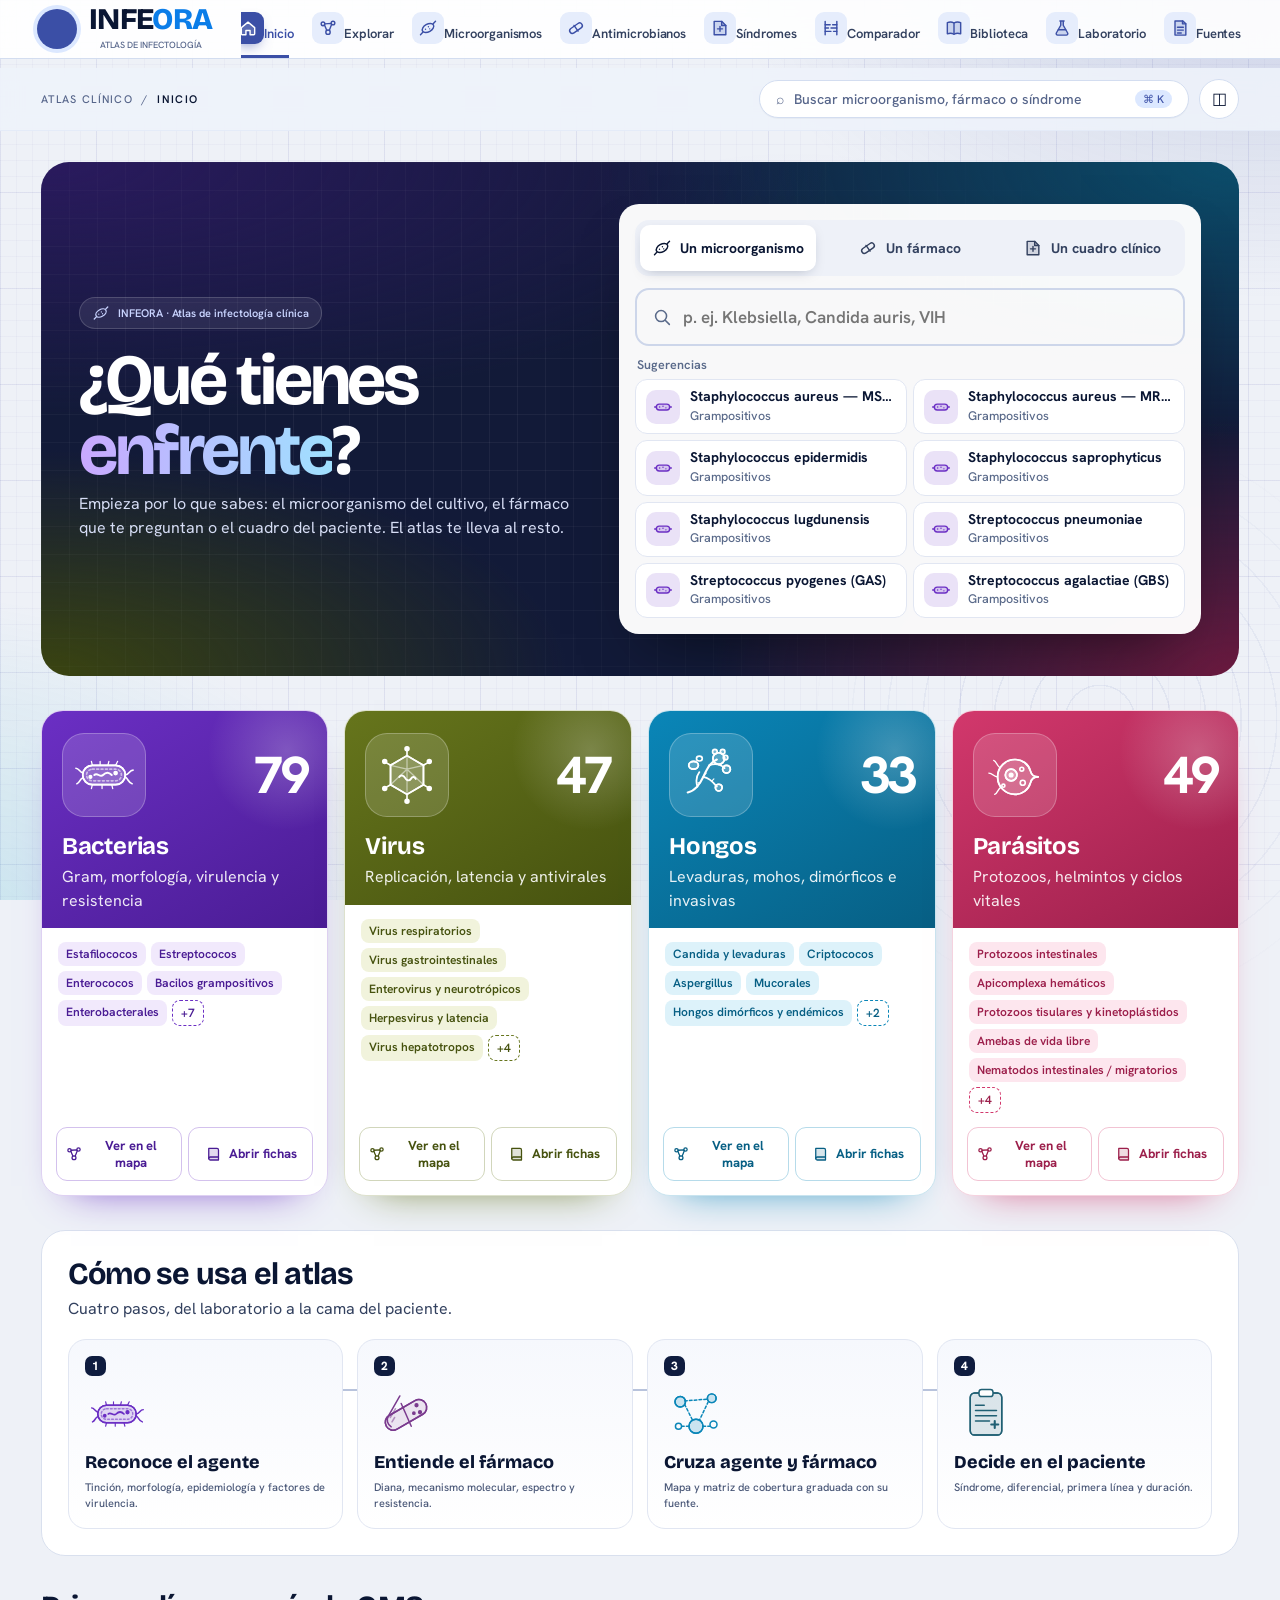
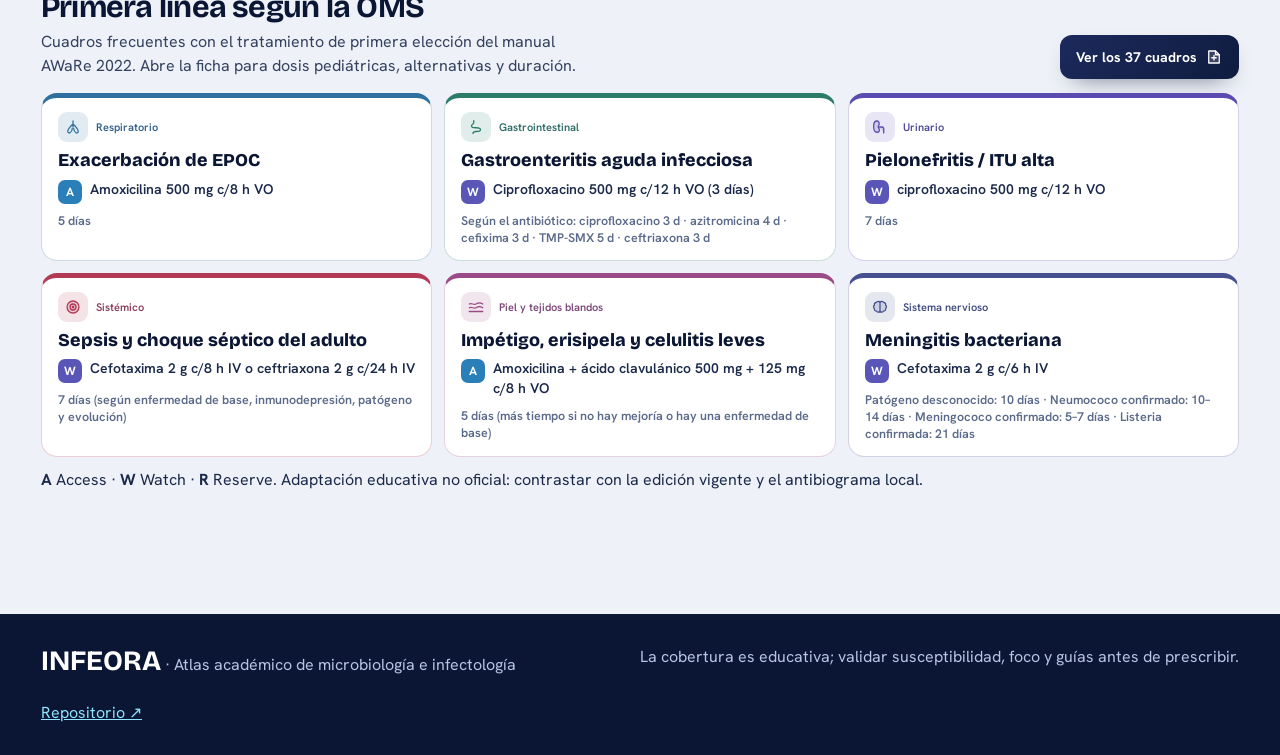
==== index.html @ bdf5a225 "Fármacos esenciales lote 2 y tratamientos por síndrome (MSF y guía NIH de infecciones oportunistas) " ====
<!doctype html><html lang="es"><head><meta charset="UTF-8"><meta name="viewport" content="width=device-width,initial-scale=1"><meta name="theme-color" content="#121a38"><meta name="application-name" content="INFEORA"><link rel="icon" type="image/svg+xml" href="./assets/infeora-mark.svg"><link rel="manifest" href="./manifest.webmanifest"><link rel="icon" type="image/png" sizes="32x32" href="./assets/app/favicon-32.png"><link rel="apple-touch-icon" href="./assets/app/apple-touch-icon.png"><meta name="apple-mobile-web-app-capable" content="yes"><meta name="mobile-web-app-capable" content="yes"><meta name="apple-mobile-web-app-title" content="INFEORA"><meta name="apple-mobile-web-app-status-bar-style" content="black-translucent"><title>INFEORA · Atlas de Infectología Clínica</title><meta name="description" content="INFEORA: atlas interactivo de microbiología e infectología clínica. Microorganismos, antimicrobianos, síndromes, mecanismos moleculares y revisión académica."><link rel="preconnect" href="https://fonts.googleapis.com"><link rel="preconnect" href="https://fonts.gstatic.com" crossorigin><link href="https://fonts.googleapis.com/css2?family=Bricolage+Grotesque:opsz,wght@12..96,400..800&family=Hanken+Grotesk:wght@400;500;600;700;800&family=JetBrains+Mono:wght@400;500;600;700&display=swap" rel="stylesheet" media="print" onload="this.media='all'"><noscript><link href="https://fonts.googleapis.com/css2?family=Bricolage+Grotesque:opsz,wght@12..96,500;600;700;800&family=Hanken+Grotesk:wght@400;500;600;700;800&family=JetBrains+Mono:wght@400;500;600;700&display=swap" rel="stylesheet"></noscript><link rel="stylesheet" href="./styles.css?v=27.1.0"><link rel="stylesheet" href="v18.css?v=27.1.0"/><link rel="stylesheet" href="v19.css?v=27.1.0"><link rel="stylesheet" href="./v20.css?v=27.1.0"><link rel="stylesheet" href="./v21.css?v=27.1.0"><link rel="stylesheet" href="./v22.css?v=27.1.0"><link rel="stylesheet" href="./v23.css?v=27.1.0"><link rel="stylesheet" href="./v23-spectrum.css?v=27.1.0"><link rel="stylesheet" href="./v24.css?v=27.1.0"><link rel="stylesheet" href="./v24-learning.css?v=27.1.0"><link rel="stylesheet" href="./v25.css?v=27.1.0"><link rel="stylesheet" href="./infeora-v26.css?v=30.2.1"><link rel="stylesheet" href="./infeora-v28.css?v=42.0.0"></head><body><div id="app"><div class="loading">INFEORA · Iniciando biblioteca clínica…</div></div><script src="./app.js?v=39.0.0" defer></script><script src="v18.js?v=39.0.0" defer></script><script src="v19.js?v=27.1.0" defer></script><script src="./v20.js?v=39.0.0" defer></script><script src="./v21.js?v=27.1.0" defer></script><script src="./v22.js?v=27.1.0" defer></script><script src="./v23-pharmacology.js?v=27.1.0" defer></script><script src="./v23-clinical.js?v=27.1.0" defer></script><script src="./v23-learning.js?v=27.1.0" defer></script><script src="./v23-drugs.js?v=27.1.0" defer></script><script src="./v23-reviews-ui.js?v=27.1.0" defer></script><script src="./v23-spectrum.js?v=27.1.0" defer></script><script src="./v24-viruses.js?v=27.1.0" defer></script><script src="./v24-fungi.js?v=27.1.0" defer></script><script src="./v24-parasites.js?v=27.1.0" defer></script><script src="./v24-antivirals.js?v=27.1.0" defer></script><script src="./v24-antifungals.js?v=27.1.0" defer></script><script src="./v24-antiparasitics.js?v=27.1.0" defer></script><script src="./v24-learning.js?v=27.1.0" defer></script><script src="./v24-ui.js?v=39.0.0" defer></script><script src="./v25-syndromes.js?v=27.1.0" defer></script><script src="./v25-syndromes-extra.js?v=27.1.0" defer></script><script src="./v25-micro-editorial.js?v=27.1.0" defer></script><script src="./data/syndrome-deep-reviews.js?v=27.1.0" defer></script><script src="./data/micro-deep-staph.js?v=27.1.0" defer></script><script src="./data/micro-deep-strep.js?v=27.1.0" defer></script><script src="./data/micro-deep-grampos.js?v=27.1.0" defer></script><script src="./data/micro-deep-mycobacteria.js?v=27.1.0" defer></script><script src="./data/micro-deep-neisseria.js?v=27.1.0" defer></script><script src="./data/micro-deep-pasteurellaceae.js?v=27.1.0" defer></script><script src="./data/micro-deep-enterobacterales.js?v=27.1.0" defer></script><script src="./data/micro-deep-vibrionaceae.js?v=27.1.0" defer></script><script src="./data/micro-deep-nonfermenters.js?v=27.1.0" defer></script><script src="./data/micro-deep-campylobacter.js?v=27.1.0" defer></script><script src="./data/micro-deep-zoonotic.js?v=27.1.0" defer></script><script src="./data/micro-deep-clostridia.js?v=27.1.0" defer></script><script src="./data/micro-deep-anaerobes.js?v=27.1.0" defer></script><script src="./data/micro-deep-spirochetes.js?v=27.1.0" defer></script><script src="./data/micro-deep-mollicutes.js?v=27.1.0" defer></script><script src="./data/micro-deep-chlamydiae.js?v=27.1.0" defer></script><script src="./data/micro-deep-rickettsiae.js?v=27.1.0" defer></script><script src="./data/micro-deep-orthomyxo.js?v=27.1.0" defer></script><script src="./data/micro-deep-hepatitis.js?v=27.1.0" defer></script><script src="./data/micro-deep-retroviruses.js?v=27.1.0" defer></script><script src="./data/micro-deep-herpesviruses.js?v=27.1.0" defer></script><script src="./data/micro-deep-paramyxo.js?v=27.1.0" defer></script><script src="./data/micro-deep-corona-noro.js?v=27.1.0" defer></script><script src="./data/micro-deep-picornavirus.js?v=27.1.0" defer></script><script src="./data/micro-deep-arbovirus.js?v=27.1.0" defer></script><script src="./data/micro-deep-zoonotic-virus.js?v=27.1.0" defer></script><script src="./data/micro-deep-dnavirus.js?v=27.1.0" defer></script><script src="./data/micro-deep-adeno-pox.js?v=27.1.0" defer></script><script src="./data/micro-deep-rotavirus.js?v=27.1.0" defer></script><script src="./data/micro-deep-enarm-addenda.js?v=27.1.0" defer></script><script src="./data/micro-deep-dermatophytes.js?v=27.1.0" defer></script><script src="./data/micro-deep-subcutaneous-fungi.js?v=27.1.0" defer></script><script src="./data/micro-deep-dimorphic-fungi.js?v=27.1.0" defer></script><script src="./data/micro-deep-opportunistic-fungi.js?v=27.1.0" defer></script><script src="./data/micro-deep-intestinal-protozoa.js?v=27.1.0" defer></script><script src="./data/micro-deep-blood-tissue-protozoa.js?v=27.1.0" defer></script><script src="./data/micro-deep-nematodes.js?v=27.1.0" defer></script><script src="./data/micro-deep-trematodes.js?v=27.1.0" defer></script><script src="./data/micro-deep-cestodes.js?v=27.1.0" defer></script><script src="./data/micro-deep-arthropods.js?v=27.1.0" defer></script><script src="./data/drug-deep-antivirals.js?v=27.1.0" defer></script><script src="./data/drug-deep-antibacterials.js?v=27.1.0" defer></script><script src="./data/drug-deep-antifungals.js?v=27.1.0" defer></script><script src="./data/drug-deep-antiparasitics.js?v=27.1.0" defer></script><script src="./data/drug-deep-official-antivirals.js?v=27.1.0" defer></script><script src="./data/drug-deep-official-antibacterials.js?v=27.1.0" defer></script><script src="./data/drug-deep-official-extra.js?v=27.1.0" defer></script><script src="./infeora-icons.js?v=39.0.0" defer></script><script src="./v25-ui.js?v=39.0.0" defer></script><script src="./data/coverage-spectrum.js?v=41.0.0" defer></script><script src="./data/who-aware-treatments.js?v=31.0.0" defer></script><script src="./data/essential-drugs.js?v=42.0.0" defer></script><script src="./data/msf-treatments.js?v=42.0.0" defer></script><script src="./data/nih-oi-treatments.js?v=42.0.0" defer></script><script src="./infeora-v26.js?v=42.0.0" defer></script><script>if("serviceWorker" in navigator&&!navigator.webdriver&&location.protocol!=="file:")addEventListener("load",()=>navigator.serviceWorker.register("./sw.js").catch(()=>{}));</script></body></html>
---- styles.css ----
:root{--bg:#f4f8ff;--paper:#fbfdff;--ink:#272530;--muted:#766e77;--line:#ced7e2;--dark:#26252f;--rose:#c44f64;--jade:#287d6c;--copper:#3f83b4;--lilac:#7859a3;--yellow:#77a1d1;--serif:var(--disp);--sans:var(--body);--mono:'IBM Plex Mono',monospace;--shade:0 16px 50px rgba(49,34,39,.055);--shade-deep:0 20px 60px rgba(49,34,39,.12);--r:18px}
*{box-sizing:border-box}html{scroll-behavior:smooth}body{margin:0;color:var(--ink);background:radial-gradient(ellipse 38% 18% at 85% 0%,#c4d6ea 0%,transparent 100%),linear-gradient(160deg,#f4f8ff 0%,#e2e7ed 65%,#f4f8ff 100%);font:14px/1.53 var(--sans);-webkit-font-smoothing:antialiased}button,input,select{font:inherit}button{cursor:pointer;border:0;color:inherit;background:none}button:disabled{cursor:default;opacity:.4}a{color:inherit}img{display:inline-block}.ico{object-fit:contain;flex:none;vertical-align:middle;opacity:.85}.layout{max-width:1780px;min-height:100vh;margin:0 auto;padding:16px 20px 0}.loading,.load-error{margin:10vh auto;max-width:680px;padding:35px;border-radius:22px;background:var(--paper)}.loading{font-family:var(--mono);font-size:12px;letter-spacing:.12em}.load-error h1{font-family:var(--serif)}.header-wrap{position:sticky;top:0;z-index:50;box-shadow:var(--shade);border-radius:18px;overflow:hidden;background:#f4f8ff;border:1px solid #c7d0db}.masthead{height:69px;padding:0 21px;display:flex;align-items:center;justify-content:space-between;gap:18px;border-bottom:1px solid var(--line)}.brand{display:flex;align-items:center;gap:12px;text-align:left;padding:0}.brand-icon{width:42px;height:42px;border-radius:11px;background:#2b2935;display:grid;place-items:center}.brand-icon .ico{filter:invert(1)}.brand strong{font-family:var(--mono);font-size:17px;letter-spacing:-.025em}.brand strong span{color:var(--rose)}.brand small{display:block;font:600 9px var(--mono);color:#917d79;letter-spacing:.09em}.mast-actions{display:flex;align-items:center;gap:10px}.search-launch{border:1px solid var(--line);border-radius:11px;background:#f4f8ff;padding:10px 13px;color:#665f67;display:flex;gap:11px;align-items:center;min-width:300px}.search-launch span{margin-right:auto}.search-launch kbd{font:11px var(--mono);border:1px solid #c8cfd7;padding:3px 6px;border-radius:5px;background:#fff}.mobile-nav{display:none}.site-nav{padding:4px 12px;display:flex;overflow-x:auto;gap:4px}.site-tab{white-space:nowrap;display:flex;align-items:center;gap:8px;padding:10px 13px;border-radius:10px;font-weight:800;font-size:12px;min-height:45px}.site-tab:hover{background:#f4f8ff}.site-tab.on{color:#fff;background:#302c35}.site-tab.on .ico{filter:invert(1)}.site-tab>span{font:500 9px var(--mono);opacity:.55;margin-left:3px}.main{padding:25px 0 50px}.app-footer{display:grid;grid-template-columns:auto minmax(200px,1fr) auto;align-items:center;gap:22px;margin-top:20px;border-top:1px solid #c4cdd7;padding:21px 4px 26px;color:#736a72}.app-footer>span{font:600 11px var(--mono);letter-spacing:.04em}.app-footer p{margin:0;font-size:12px;line-height:1.6}.app-footer a{display:inline-flex;align-items:center;gap:6px;font-size:12px;font-weight:700}
.page-head{display:flex;justify-content:space-between;align-items:flex-end;gap:30px;margin:0 0 23px;padding:2px 2px 0}.page-head>div:first-child{max-width:980px}.kicker{color:var(--rose);font:700 11px var(--mono);letter-spacing:.10em;text-transform:uppercase}.page-head h1{font:550 clamp(36px,3.55vw,64px)/1.06 var(--serif);letter-spacing:-.045em;margin:10px 0 9px}.page-head h1 em{font-style:italic;color:#ba5964}.page-head p{max-width:790px;font-size:14px;line-height:1.65;color:#746a71;margin:0}.head-actions{display:flex;gap:8px;align-items:center}.btn{display:inline-flex;align-items:center;justify-content:center;gap:9px;padding:11px 14px;min-height:39px;border:1px solid transparent;border-radius:10px;font-size:12px;font-weight:800;white-space:nowrap;transition:background .14s ease}.btn.primary{background:#302c35;color:white}.btn.primary .ico{filter:invert(1)}.btn.secondary{background:#fbfdff;border-color:#cad3de}.btn.ghost{color:#59515d}.btn:hover{filter:brightness(.96)}.section-label{display:flex;justify-content:space-between;gap:12px;align-items:center;margin-bottom:8px;font:800 10px var(--mono);letter-spacing:.12em}.section-label span{font:600 10px var(--mono);color:#857780}.round-index{display:grid;place-items:center;border-radius:100%;width:32px;height:32px;background:#302c35;color:#fff;font:600 12px var(--mono)}.pill{display:inline-flex;border:1px solid #ccd5e0;background:#f4f8ff;border-radius:100px;padding:6px 10px;color:#716570;font-size:11px;font-weight:700}
.map-summary{display:grid;grid-template-columns:repeat(3,minmax(0,1fr));gap:9px;margin-bottom:23px}.map-summary>div{display:grid;grid-template-columns:auto 1fr;gap:2px 10px;align-items:center;background:#f4f8ff;border:1px solid #cad6e4;border-radius:12px;padding:12px 15px}.map-summary .round-index{grid-row:1/3}.map-summary b{font-size:13px}.map-summary small{color:#857b80;font-size:11px}.group-rail{display:flex;overflow-x:auto;gap:8px;padding:0 0 12px;scrollbar-width:thin}.group-tab{flex:none;min-width:130px;max-width:175px;text-align:left;display:grid;gap:4px;position:relative;padding:13px 12px 13px 17px;background:#fbfdff;border:1px solid #cad4e0;border-radius:11px;overflow:hidden}.group-tab .color-rail{position:absolute;left:0;top:0;bottom:0;width:6px;background:var(--tone)}.group-tab b{font-size:12px;white-space:normal;line-height:1.2}.group-tab small{font-size:10px;color:#79717c}.group-tab.on{border-color:#7d6573;box-shadow:0 0 0 2px rgba(196,79,100,.15);background:#f4f8ff}.map-workspace{display:grid;grid-template-columns:minmax(0,1fr) 335px;gap:14px;align-items:start}.map-primary,.map-inspector,.library-browser,.library-profile,.clinical-browser,.clinical-article,.compare-reading,.compare-col,.compare-empty,.lesson-navigation,.lesson-reader,.lab-path,.guide-card{background:var(--paper);border:1px solid var(--line);box-shadow:var(--shade);border-radius:var(--r)}.map-primary{min-width:0;overflow:hidden}.folio-head{padding:20px 21px 14px;display:flex;justify-content:space-between;gap:12px;align-items:center;background:linear-gradient(120deg,#f4f8ff 50%,#f4f8ff)}.folio-head h2{font:550 30px var(--serif);margin:5px 0 5px}.folio-head p{margin:0;color:#79717a;font-size:12px}.map-figures{display:flex;gap:8px}.map-figures span{border:1px solid #c9d5e2;background:#f4f8ff;border-radius:10px;padding:7px 10px;font:500 9px var(--mono);display:grid;gap:1px;min-width:58px}.map-figures b{font-size:17px}.map-controls{padding:13px 17px;display:flex;gap:12px;align-items:center;justify-content:space-between;border-block:1px solid var(--line)}.search-control{display:flex;align-items:center;gap:10px;padding:9px 12px;border:1px solid #ccd4de;background:#fbfdff;border-radius:10px;min-width:220px;max-width:440px;flex:1}.search-control input{min-width:0;flex:1;border:none;outline:none;background:transparent;font-size:13px}.map-controls-right{display:flex;align-items:center;gap:7px}.view-switch{display:flex;border:1px solid #c5d0dc;border-radius:10px;background:#f4f8ff;padding:3px}.view-switch button{border-radius:7px;padding:7px 9px;display:inline-flex;gap:6px;align-items:center;font-size:11px;font-weight:800}.view-switch button.on{background:#302c35;color:#fff}.view-switch button.on .ico{filter:invert(1)}.advanced-filters{display:grid;grid-template-columns:minmax(200px,1fr) auto minmax(150px,1.2fr);gap:14px;align-items:center;background:#f4f8ff;padding:15px 18px;border-bottom:1px solid #cad6e3}.advanced-filters label{display:grid;gap:7px;font-size:11px;font-weight:800}.advanced-filters select,.category-dropdown select,.compare-controls select,.lab-combo select{min-width:0;width:100%;border:1px solid #bfcbd9;padding:11px 12px;border-radius:10px;background:#fbfdff;color:#37313b;font-size:12px}.advanced-filters .switch-label{display:flex;gap:7px;max-width:190px}.advanced-filters input{accent-color:var(--rose)}.advanced-filters b{font-size:12px}.advanced-filters p{font-size:11px;color:#776e79;margin:3px 0 0;line-height:1.35}.map-scroll{overflow:auto;max-height:610px;scrollbar-width:thin}.spectrum-table{border-collapse:separate;border-spacing:0;width:100%;min-width:980px;table-layout:auto;font-size:12px}.spectrum-table thead th{z-index:6;position:sticky;top:0;height:75px;background:#f4f8ff;min-width:104px;border-right:1px solid #d6dfea;border-bottom:1px solid #becbd9}.spectrum-table .corner-head{left:0;z-index:8;min-width:196px;width:196px;padding:16px;font:800 10px var(--mono);letter-spacing:.05em;text-align:left}.corner-head>span{margin:0 8px}.corner-head small{display:block;margin-top:6px;color:#84949f;font-size:10px}.group-header{padding:8px 10px;line-height:1.2;text-align:center;vertical-align:bottom}.group-header .group-header-stripe{display:block;background:var(--tone);height:8px;border-radius:10px;margin:-1px 0 10px}.group-header b{display:block;font-size:11px}.group-header small{display:block;font-size:10px;color:#877f80;font-weight:500;margin-top:3px}.spectrum-table td,.spectrum-table tbody th{border-right:1px solid #e0e7ef;border-bottom:1px solid #dce4ed}.spectrum-table tbody th{background:#fbfdff;position:sticky;left:0;z-index:3;min-width:196px;width:196px;text-align:left}.drug-name{display:grid;gap:2px;text-align:left;width:100%;padding:10px 12px}.drug-name strong{font-size:12px}.drug-name small{font-size:10px;color:#8d8381}.spectrum-table tbody td{padding:6px;vertical-align:middle}.family-line td{padding:7px 12px;background:#d9e2ed!important;font:700 10px var(--mono);letter-spacing:.07em;color:#594a4d;position:relative}.family-line small{color:#7f8f9a;margin-left:8px;letter-spacing:0;font:500 10px var(--sans)}.family-stripe{display:inline-block;background:var(--rose);height:10px;width:3px;margin-right:7px;vertical-align:middle}.spectrum-lane{display:grid;gap:4px;width:100%;min-height:54px;padding:6px 7px;border-radius:9px;border:1px solid #d6dee8;background:#f4f8ff}.spectrum-lane:hover{background:#f4f8ff;border-color:#aebac9}.lane-top{display:flex;justify-content:space-between;align-items:center}.lane-top>i{width:8px;height:8px;border-radius:100%;background:var(--tone)}.lane-top small{font:700 9px var(--mono);color:#7e7777}.lane-bars{width:100%;display:flex;gap:2px;min-height:13px;align-items:stretch}.bar-seg{flex:1;min-width:3px;border-radius:3px}.bar-seg.st-active,.status-badge.s-active b{background:#5c9b6b;color:#fff}.bar-seg.st-conditional,.status-badge.s-conditional b{background:repeating-linear-gradient(45deg,#5c9bc8,#5c9bc8 4px,#a8c3e2 4px,#a8c3e2 8px);color:#1d3e56}.bar-seg.st-none,.status-badge.s-none b{background:#c77377;color:#fff}.bar-seg.st-unknown,.status-badge.s-unknown b{background:repeating-linear-gradient(45deg,#ccd2d8,#ccd2d8 3px,#f4f8ff 3px,#f4f8ff 6px);color:#77716b}.lane-bottom{font-size:9px;font-weight:650;color:#7f8f9a;text-align:left;white-space:nowrap}.pagination{display:flex;justify-content:space-between;align-items:center;gap:10px;padding:12px 18px;border-top:1px solid var(--line);background:#f4f8ff;color:#756b74;font-size:11px}.pagination>div:last-child{display:flex;gap:10px;align-items:center}.pagination button{display:flex;align-items:center;gap:5px;padding:6px 8px;border:1px solid var(--line);border-radius:7px}.pagination button:first-child .ico{transform:rotate(180deg)}.map-legend{display:flex;flex-wrap:wrap;gap:8px;padding:12px 14px;background:#f4f8ff;border-top:1px solid var(--line)}.map-legend button{padding:0 3px}.status-badge{display:inline-flex;align-items:center;gap:6px;background:#f4f8ff;border:1px solid #d5dce5;padding:4px 8px 4px 4px;border-radius:999px;white-space:nowrap;color:#625b5c;font:700 10px var(--sans)}.status-badge b{display:grid;place-items:center;width:21px;height:21px;border-radius:100%;font:800 13px var(--mono)}.map-inspector{position:sticky;top:142px;min-height:370px;max-height:calc(100vh - 155px);overflow:auto;background:#f4f8ff}.inspector-head{background:#302d36;color:#fff;padding:12px 16px;display:flex;justify-content:space-between;align-items:center;font:700 10px var(--mono);letter-spacing:.08em}.inspector-head>span{display:flex;gap:7px;align-items:center}.inspector-head .ico{filter:invert(1)}.inspector-head button .ico{filter:invert(1)}.inspector-guide,.inspector-detail{padding:22px 20px}.inspect-symbol{background:#e2eaf4;padding:15px;width:74px;border-radius:19px;margin-bottom:22px}.inspector-guide h3,.inspector-detail h3{font:550 27px/1.12 var(--serif);margin:0 0 13px}.inspector-detail h3 em{color:var(--rose)}.inspector-guide p,.inspector-detail p{font-size:13px;line-height:1.6;color:#706972}.inspect-steps{display:grid;gap:8px;margin-top:20px}.inspect-steps span{font:600 10px var(--mono);border-left:3px solid var(--rose);padding:10px;background:#f4f8ff;border-radius:5px}.inspect-overline{font:700 10px var(--mono);color:var(--rose);margin-bottom:13px;letter-spacing:.08em}.species-result-list{display:grid;gap:6px;margin:15px 0}.species-result-list button{display:flex;gap:7px;align-items:center;width:100%;text-align:left;border:1px solid #d5dee8;padding:7px;border-radius:8px}.species-result-list button>span:nth-child(2){flex:1;font-size:11px;line-height:1.25}.species-result-list button:hover{background:#f4f8ff}.evidence-alert{display:flex;gap:10px;background:#e4ecf6;border-left:3px solid var(--copper);padding:12px;margin:15px 0;border-radius:7px;font-size:12px}.info-pair{display:grid;gap:3px;font-size:12px;margin:14px 0}.info-pair span{color:#837775}.inspect-links{display:flex;gap:7px;flex-wrap:wrap;margin-top:16px}.references{display:flex;flex-wrap:wrap;gap:7px}.source-pill{display:inline-flex;align-items:center;gap:6px;text-decoration:none;border:1px solid #c7d4e2;border-radius:9px;padding:7px 9px;color:#604f60;font-size:11px;font-weight:700;background:#f4f8ff}.source-pill:hover{background:#e1e9f3}.map-footer-note{margin-top:15px;background:#f4f8ff;border:1px solid #c7d4e2;border-radius:12px;padding:13px 17px;display:flex;gap:12px;align-items:center;color:#5f6e78;font-size:12px}.map-footer-note strong{color:#4d4247}
.library-layout{display:grid;grid-template-columns:292px minmax(0,1fr);gap:14px;align-items:start}.library-browser{position:sticky;top:142px;max-height:calc(100vh - 145px);display:flex;flex-direction:column;padding:15px;overflow:hidden}.library-browser .search-control{flex:none;max-width:none;min-width:0}.library-count{display:flex;justify-content:space-between;align-items:center;margin:12px 0;color:#728490;font:600 10px var(--mono)}.library-count button{color:var(--rose);font-weight:700}.category-dropdown select{width:100%;padding:10px 12px;border:1px solid #c9d4e1;border-radius:9px;background:#f4f8ff;color:#4c4751;max-width:100%}.browser-results{overflow:auto;margin-top:12px;scrollbar-width:thin}.browser-entry{width:100%;text-align:left;display:flex;gap:11px;align-items:center;padding:10px 8px;border-bottom:1px solid #e0e8f1;border-radius:8px}.browser-entry:hover{background:#f4f8ff}.browser-entry.selected{background:#312b37;color:#fff}.browser-entry .dot{width:9px;height:9px;background:var(--tone);border-radius:100%;flex:none}.browser-entry>span:nth-of-type(2),.browser-entry>span:first-child:not(.dot){display:grid;gap:3px;flex:1;min-width:0}.browser-entry strong{font-size:12px;line-height:1.24}.browser-entry small{color:#8a807e;font-size:10px}.browser-entry.selected small{color:#ddd3d2}.browser-entry.selected .ico{filter:invert(1)}.library-profile{min-width:0;overflow:hidden}.profile-banner{padding:29px;display:grid;grid-template-columns:minmax(0,1fr) 250px;gap:20px;align-items:center;background:linear-gradient(110deg,#f4f8ff 58%,color-mix(in srgb,var(--tone) 16%,#f4f8ff));border-bottom:1px solid var(--line)}.profile-banner h2{font:550 clamp(32px,3.1vw,48px)/1.08 var(--serif);margin:12px 0}.profile-banner p{font-size:14px;max-width:680px;color:#6a606a;line-height:1.68;margin:0}.profile-pretitle{font:700 10px var(--mono);letter-spacing:.06em;color:#6f4a59}.profile-pretitle i{display:inline-block;border-radius:100%;height:10px;width:10px;background:var(--tone);margin-right:7px}.tag-row{display:flex;flex-wrap:wrap;gap:6px;margin-top:14px}.micro-photo{margin:0;border-radius:15px;overflow:hidden;border:1px solid #ced7e2;background:#fff;max-width:250px}.micro-photo img{display:block;width:100%;height:170px;object-fit:cover}.micro-photo figcaption{font-size:9px;padding:7px 10px;color:#716b71}.micro-photo a{text-decoration:underline}.morphology-mark,.drug-identity{min-height:180px;border-radius:15px;border:1px solid #cad7e5;background:#f4f8ff;display:grid;justify-items:center;align-content:center;gap:16px;color:#847179;font:700 11px/1.4 var(--mono);letter-spacing:.08em;text-align:center}.drug-banner{background:linear-gradient(110deg,#f4f8ff,#dae5f1)}.profile-stats{display:grid;grid-template-columns:repeat(3,1fr);background:#f4f8ff;border-bottom:1px solid var(--line)}.profile-stats div{padding:13px 23px;border-right:1px solid var(--line);min-width:0}.profile-stats small{display:block;color:#897d7b;font:650 10px var(--mono);margin-bottom:5px}.profile-stats b{font-size:12px;line-height:1.35}.profile-tabs{display:flex;gap:7px;align-items:center;overflow-x:auto;white-space:nowrap;padding:17px 22px 0}.profile-tabs button{padding:9px 14px;background:#f4f8ff;border:1px solid var(--line);border-radius:999px;font-size:12px;font-weight:750}.profile-tabs button.on{background:#302b35;color:#fff;border-color:#302b35}.profile-body{padding:22px 24px 28px;min-height:250px}.profile-body h3{font:550 28px var(--serif);margin:0 0 11px}.profile-body h4{font:700 12px var(--mono);letter-spacing:.03em;color:var(--rose);margin:20px 0 9px}.profile-body p{color:#716774;line-height:1.7}.reading-grid{display:grid;grid-template-columns:minmax(0,1.35fr) minmax(240px,.7fr);gap:24px}.profile-side{border:1px solid #d1ddeb;background:#f4f8ff;border-radius:13px;padding:19px}.profile-side b{font-size:12px}.profile-side ol{padding-left:20px;display:grid;gap:12px;color:#726672;font-size:12px}.profile-side .source-pill{margin:5px 0}.teacher-note{display:flex;align-items:flex-start;gap:12px;padding:17px;background:#f4f8ff;border-left:4px solid #556f82;border-radius:10px;margin-top:18px}.teacher-note b{font-size:12px}.teacher-note p{margin:4px 0 0!important;font-size:12px}.link-tiles{display:grid;grid-template-columns:repeat(2,minmax(0,1fr));gap:8px}.link-tiles button{display:flex;align-items:center;gap:10px;text-align:left;padding:13px;border-radius:10px;border:1px solid #d0dae6}.link-tiles button>span{flex:1;font-size:12px;font-weight:700}.link-tiles small{display:block;color:#7b8b97;font-size:10px;margin-top:5px}.relation-list{display:grid;gap:8px;margin:15px 0}.relation-list button{display:flex;align-items:center;gap:10px;text-align:left;padding:10px;border:1px solid #cdd8e4;border-radius:10px}.relation-list button>span:nth-child(2){display:grid;gap:2px;flex:1;font-size:12px}.relation-list small{font-size:11px;color:#758692}.notice{padding:13px;border-radius:9px;display:flex;align-items:center;gap:9px;font-size:12px;line-height:1.5}.notice.educational{background:#e9f3ec;border:1px solid #cfe3d4;color:#405c49}.notice.caution{background:#e2ebf5;border:1px solid #bdd0e5;color:#44545f}.empty-info{color:#728491;padding:15px;border:1px dashed #c2cedc;border-radius:10px}.sibling-list{display:grid;gap:3px;margin-top:13px}.sibling-list button{padding:8px 7px;text-align:left;font-size:11px;border-radius:7px;display:flex;justify-content:space-between}.sibling-list button.current{background:#302a33;color:white}.sibling-list button:hover{background:#d8dfe8}
.site-tabs{display:flex;gap:7px;overflow-x:auto;margin:10px 0 18px;padding-bottom:5px}.site-tabs button{white-space:nowrap;padding:9px 13px;font-size:12px;border:1px solid var(--line);border-radius:999px;background:#f4f8ff;font-weight:700}.site-tabs button.on{background:#302c35;color:#fff}.clinical-layout{display:grid;grid-template-columns:290px minmax(0,1fr);gap:14px;align-items:start}.clinical-browser{padding:10px;max-height:700px;overflow:auto}.clinical-browser button{width:100%;padding:12px 13px;display:grid;gap:4px;text-align:left;border-radius:10px}.clinical-browser button:hover{background:#f4f8ff}.clinical-browser button.current{background:#302c35;color:#fff}.clinical-browser span{font:700 10px var(--mono);opacity:.6}.clinical-browser b{font-size:12px}.clinical-article{padding:29px}.clinical-article h2{font:550 clamp(30px,3vw,47px)/1.09 var(--serif);margin:12px 0}.clinical-article>p{color:#716a72;line-height:1.7;max-width:800px}.clinical-track{display:grid;grid-template-columns:repeat(4,1fr);gap:8px;margin:23px 0 8px}.clinical-track>div{padding:13px;border:1px solid var(--line);border-radius:12px;background:#f4f8ff}.clinical-track b{display:block;font:700 12px var(--mono);color:var(--rose);margin-bottom:12px}.clinical-track strong{display:block;font-size:13px}.clinical-track small{color:#768794;font-size:10px}.question-list{display:grid;gap:8px}.question-list>div{display:flex;align-items:center;gap:13px;padding:12px 14px;background:#f4f8ff;border:1px solid #d2dce8;border-radius:10px}.question-list span{font:600 12px var(--mono);color:var(--rose)}.question-list p{margin:0}.link-grid{display:grid;grid-template-columns:repeat(2,1fr);gap:10px}.link-grid button{display:flex;align-items:center;gap:12px;text-align:left;padding:13px;border:1px solid var(--line);border-radius:10px}.link-grid button>i{width:11px;height:11px;border-radius:100%;background:var(--tone)}.link-grid button span{display:grid;gap:3px;flex:1}.link-grid button small{color:#778894}
.compare-controls{display:flex;gap:10px;align-items:end;background:#f4f8ff;border:1px solid var(--line);border-radius:13px;padding:15px;margin:12px 0}.compare-controls label{display:grid;gap:5px;font-size:11px;font-weight:800;min-width:270px;max-width:400px;flex:1}.compare-controls select{width:100%;border:1px solid #c1cddb;border-radius:9px;padding:11px 12px;background:#fff}.compare-reading{padding:18px 22px;display:flex;justify-content:space-between;gap:20px;margin-bottom:13px}.compare-reading h2{font:550 34px var(--serif);margin:5px 0}.compare-reading p{margin:0;color:#817575}.compare-meter{border-left:1px solid var(--line);padding-left:20px;display:grid;justify-items:end}.compare-meter b{font:600 32px var(--serif)}.compare-meter span{font-size:11px;color:#807477}.compare-columns{display:grid;grid-template-columns:repeat(4,minmax(220px,1fr));gap:10px;margin-bottom:15px}.compare-col{padding:17px;min-width:0;display:flex;flex-direction:column;gap:11px}.compare-col-head{display:flex;justify-content:space-between;gap:8px;align-items:center;font:700 10px var(--mono);color:#957b77}.compare-col h3{font:550 27px/1.05 var(--serif);min-height:58px;margin:0}.compare-col>.status-badge{align-self:flex-start}.comparison-tile{border-top:1px solid var(--line);padding-top:11px}.comparison-tile small{font:700 10px var(--mono);letter-spacing:.08em;color:#a1847d}.comparison-tile p{font-size:12px;color:#625965;line-height:1.5;margin:8px 0 0}.compare-empty{display:grid;place-content:center;justify-items:center;padding:30px;gap:12px;color:#8c7c7e;text-align:center;border-style:dashed}.compare-empty b{color:#4f454e}.compare-empty p{font-size:12px;max-width:230px}.progress-summary{display:flex;align-items:center;gap:10px;border:1px solid var(--line);padding:12px 16px;border-radius:12px;font:700 12px var(--mono);background:#f4f8ff}.learning-layout{display:grid;grid-template-columns:320px minmax(0,1fr);gap:14px}.lesson-navigation{padding:10px;max-height:740px;overflow:auto;position:sticky;top:142px}.lesson-navigation section>header{display:flex;justify-content:space-between;align-items:center;padding:12px 9px 7px;font:700 10px var(--mono);color:var(--rose)}.lesson-navigation section>header span{font-weight:400;color:#84939e}.lesson-navigation section button{width:100%;display:flex;align-items:center;gap:11px;padding:11px;text-align:left;border-radius:9px}.lesson-navigation section button>span{font:600 11px var(--mono);color:#8e9aa7}.lesson-navigation section button strong{flex:1;font-size:12px;line-height:1.3}.lesson-navigation section button.current{background:#302b35;color:white}.lesson-navigation section button.current>span{color:#b2cae5}.lesson-navigation button.current .ico{filter:invert(1)}.lesson-reader{padding:30px 37px;min-width:0}.reader-overline{display:flex;gap:20px;justify-content:space-between;font:600 10px var(--mono);color:#9d706e;letter-spacing:.08em}.lesson-reader h2{font:550 clamp(34px,3.2vw,53px)/1.06 var(--serif);margin:20px 0}.lesson-lead{font-size:18px;line-height:1.65;color:#5b5260}.lesson-illustration{display:grid;grid-template-columns:150px 1fr;align-items:center;gap:18px;background:linear-gradient(115deg,#dbe1e8,#f4f8ff);border-radius:14px;margin:20px 0 28px;padding:23px;border:1px solid #cdd4dc}.lesson-illustration>div{display:grid;justify-items:center;gap:15px;font:700 10px var(--mono);text-align:center;letter-spacing:.08em}.lesson-illustration p{font-size:13px;line-height:1.75;margin:0}.lesson-reader h3{font:550 29px var(--serif);margin:22px 0 12px}.learn-takeaways{display:grid;gap:8px}.learn-takeaways>div{padding:12px 15px;display:flex;gap:15px;align-items:center;border:1px solid #cedae7;border-radius:10px}.learn-takeaways span{font:700 11px var(--mono);color:var(--rose)}.learn-takeaways p{margin:0;font-size:13px}.example-note{border-left:4px solid #598fb6;background:#f4f8ff;padding:19px;margin-top:18px;border-radius:0 11px 11px 0}.example-note b{font:700 11px var(--mono)}.example-note p{margin:9px 0 0;font-size:13px}.study-check{margin-top:28px;padding:23px;background:#282631;border-radius:16px;color:#fff}.study-check span{font:700 10px var(--mono);color:#9ebcde}.study-check h3{font:550 28px var(--serif);margin:13px 0 19px}.answer-panel{padding:15px;border-radius:10px;background:#dae2eb;color:#2c4d36;display:flex;gap:12px;align-items:center;margin-bottom:13px}.answer-panel p{margin:0;font-size:13px}.study-check .btn.secondary{color:#322d34}.lesson-pager{border-top:1px solid #544c57;margin-top:19px;padding-top:15px;display:flex;gap:8px;flex-wrap:wrap;justify-content:space-between}.study-sources{margin-top:18px;border-top:1px solid var(--line);padding-top:14px}.study-sources>small{display:block;margin-bottom:10px;color:#7c8c98}.lab-path{overflow:hidden;display:grid;grid-template-columns:245px minmax(0,1fr)}.lab-stage-tabs{background:#282630;padding:22px 12px;display:grid;align-content:start;gap:6px}.lab-stage-tabs button{padding:15px 12px;display:flex;align-items:center;gap:13px;font-size:12px;font-weight:800;text-align:left;color:#d0c5c3;border-radius:9px}.lab-stage-tabs button span{font:700 12px var(--mono);color:#a0bddf}.lab-stage-tabs button.on{background:#dee7f1;color:#352b32}.lab-stage-tabs button.on span{color:#bd595e}.lab-lesson{padding:34px;max-width:1100px;width:100%}.lab-lesson h2{font:550 39px var(--serif);margin:12px 0}.lab-lesson>p{max-width:790px;color:#776d77;font-size:14px}.lab-step-tag{font:700 11px var(--mono);color:#ba6b6d}.lab-choices{display:grid;grid-template-columns:repeat(3,1fr);gap:9px;max-height:450px;overflow:auto;padding:2px;margin-top:20px}.lab-choices button{border-radius:10px;padding:17px;border:1px solid #ccd7e3;background:#f4f8ff;display:grid;align-content:start;gap:6px;min-height:85px;text-align:left}.lab-choices button.chosen{outline:2px solid #9e6671;background:#f4f8ff}.lab-choices button b{font-size:13px}.lab-choices button small{font-size:11px;color:#85737b}.lab-choices button .dot{width:11px;height:11px;background:var(--tone);border-radius:50%}.lab-reading,.lab-reflection{padding:20px;border-radius:13px;background:#eaf1e9;margin:18px 0}.lab-reading b,.lab-reflection b{display:block;margin-bottom:10px}.lab-reading p,.lab-reflection p{margin:5px 0;color:#525c54;font-size:13px}.lab-result{display:grid;grid-template-columns:repeat(2,1fr);gap:8px;margin:18px 0}.lab-result>div{background:#f4f8ff;padding:15px;border:1px solid #c8d3e0;border-radius:10px}.lab-result small{font:700 10px var(--mono);display:block;color:#7a8b97;margin-bottom:8px}.lab-result b{display:block;font-size:13px}.lab-bottom{display:flex;gap:8px;justify-content:flex-end;margin-top:25px;border-top:1px solid var(--line);padding-top:20px}.lab-combo select{max-width:600px}.lab-combo label{display:grid;gap:8px;font-weight:700;font-size:12px}.sources-grid{display:grid;grid-template-columns:repeat(3,minmax(0,1fr));gap:12px}.guide-card{padding:20px;display:flex;flex-direction:column;gap:12px}.guide-card>span{font:700 10px var(--mono);letter-spacing:.06em;color:#b35c67;text-transform:uppercase}.guide-card h3{font:550 26px/1.12 var(--serif);margin:0}.guide-card p{font-size:12px;color:#887a7c;margin:0;line-height:1.4}.guide-card>div{font-size:12px;color:#615864;line-height:1.5;flex:1}.guide-card a,.guide-card>small{font:750 11px var(--sans);display:flex;gap:7px;align-items:center;padding-top:15px;border-top:1px solid #d5dde6;text-decoration:none}.guide-card a:hover{color:var(--rose)}
.modal-backdrop{position:fixed;inset:0;background:#211c21ad;z-index:1000;padding:25px;display:grid;place-items:center;backdrop-filter:blur(5px)}.modal{background:#fbfdff;width:min(680px,100%);max-height:90vh;overflow:auto;border-radius:17px;padding:27px;box-shadow:var(--shade-deep)}.modal-top{display:flex;align-items:center;justify-content:space-between;border-bottom:1px solid var(--line);padding-bottom:13px;font:700 10px var(--mono);color:#a16c6b}.modal h2{font:550 38px var(--serif);margin:17px 0 9px}.modal>p{color:#786c75;font-size:13px}.modal-top button{padding:7px}.palette-presets{display:grid;grid-template-columns:repeat(2,1fr);gap:8px}.palette-presets button{border:1px solid #cbd8e6;border-radius:10px;padding:13px;display:grid;gap:13px;text-align:left;font-weight:750}.palette-presets button span{display:flex;gap:3px}.palette-presets i{width:22px;height:14px;border-radius:2px}.palette-list{display:grid;grid-template-columns:1fr 1fr;gap:8px;margin:20px 0}.palette-list label{display:flex;align-items:center;justify-content:space-between;border:1px solid #d4dee9;padding:7px 12px;border-radius:9px;font-size:11px;font-weight:700}.palette-list input{border:0;padding:0;width:34px;height:32px;background:none}.legend-extended{display:grid;gap:10px;margin:17px 0}.legend-extended>div{display:grid;grid-template-columns:140px 1fr;gap:15px;align-items:center;border-top:1px solid var(--line);padding:10px 0}.legend-extended p{margin:0;font-size:12px;color:#756b70}.global-results{max-height:440px;overflow:auto;margin-top:13px}.global-results button{display:flex;align-items:center;gap:13px;padding:12px;border-bottom:1px solid var(--line);width:100%;text-align:left}.global-results small{font:600 9px var(--mono);color:var(--rose);min-width:60px}.global-results b{font-size:13px;flex:1}.modal input{width:100%;border:0;outline:none;background:transparent}.modal .search-control{max-width:none}.modal .notice{margin:20px 0}.modal>button:not(.btn){display:flex;align-items:center;justify-content:space-between;width:100%;text-align:left;padding:12px;border:1px solid var(--line);border-radius:10px;margin:7px 0}.modal>button small{margin-left:12px;color:#85949f}
@media(max-width:1250px){.map-workspace{grid-template-columns:1fr}.map-inspector{position:relative;max-height:none;top:auto}.compare-columns{grid-template-columns:repeat(2,minmax(250px,1fr))}.masthead .brand small{display:none}.site-tab{padding:9px 10px}.site-tab span{display:none}.sources-grid{grid-template-columns:repeat(2,1fr)}}
@media(max-width:900px){.layout{padding:8px 9px}.map-summary{grid-template-columns:1fr}.library-layout,.clinical-layout,.learning-layout{grid-template-columns:1fr}.library-browser,.lesson-navigation{position:static;top:auto;max-height:330px}.profile-banner{grid-template-columns:1fr}.micro-photo{max-width:100%}.profile-stats{grid-template-columns:1fr}.profile-stats div{border-right:0;border-bottom:1px solid var(--line)}.reading-grid{grid-template-columns:1fr}.clinical-track{grid-template-columns:repeat(2,1fr)}.link-grid{grid-template-columns:1fr}.lab-path{grid-template-columns:1fr}.lab-stage-tabs{display:flex;overflow-x:auto;gap:4px;padding:12px}.lab-stage-tabs button{min-width:140px}.app-footer{grid-template-columns:1fr}.search-launch{min-width:180px}.search-launch kbd{display:none}}
@media(max-width:640px){.layout{padding:6px 6px 0}.header-wrap{border-radius:10px}.masthead{height:65px;padding:0 12px}.brand strong{font-size:13px}.brand-icon{width:36px;height:36px}.mast-actions .btn{display:none}.search-launch{min-width:0;width:40px;height:40px;justify-content:center;padding:7px}.search-launch span{display:none}.site-nav{display:none;flex-direction:column;max-height:320px;overflow:auto}.site-nav.mobile-open{display:flex}.mobile-nav{display:grid;place-items:center}.site-tab{justify-content:flex-start}.site-tab span{display:inline}.main{padding:18px 2px}.page-head{display:block}.page-head h1{font-size:38px}.head-actions{margin-top:16px}.map-figures{display:none}.folio-head{padding:18px}.map-controls{display:grid}.map-controls-right{flex-wrap:wrap}.map-summary>div{padding:10px}.advanced-filters{grid-template-columns:1fr}.profile-banner{padding:18px}.profile-body{padding:18px}.profile-banner h2{font-size:34px}.site-tabs{margin-bottom:12px}.clinical-article{padding:18px}.clinical-track{gap:5px}.clinical-track>div{padding:10px}.clinical-track strong{font-size:11px}.compare-controls{display:grid}.compare-controls label{min-width:0;max-width:none}.compare-columns{grid-template-columns:1fr}.compare-reading{display:block}.compare-meter{margin-top:12px;border:0;padding:0;justify-items:start}.lesson-reader{padding:19px}.lesson-illustration{grid-template-columns:1fr}.reader-overline{display:grid}.lab-lesson{padding:19px}.lab-choices{grid-template-columns:1fr 1fr}.lab-stage-tabs button{min-width:100px;font-size:10px}.sources-grid{grid-template-columns:1fr}.palette-list{grid-template-columns:1fr}.profile-tabs button{flex:none}.lesson-pager{display:grid}.map-legend{padding:10px}.map-inspector{scroll-margin-top:110px}}
@media(prefers-reduced-motion:reduce){*,*::before,*::after{scroll-behavior:auto!important;animation:none!important;transition:none!important}}
.micro-cells{display:flex;gap:3px;flex-wrap:wrap;min-width:90px;max-height:58px;overflow:auto;align-items:center}.micro-cell{width:19px;height:19px;border-radius:5px;display:grid;place-items:center;border:1px solid #cbd5e0;font:800 11px var(--mono)}.micro-cell.st-active{background:#6aa977;color:white}.micro-cell.st-conditional{background:#abc5e3;color:#224965}.micro-cell.st-none{background:#d58a8e;color:#fff}.micro-cell.st-unknown{background:repeating-linear-gradient(45deg,#ccd2d8,#ccd2d8 3px,#f4f8ff 3px,#f4f8ff 6px);color:#79706c}.micro-cell:hover{outline:2px solid #a68c8b;outline-offset:1px}
@media(max-width:1250px){.advanced-filters{grid-template-columns:repeat(2,minmax(0,1fr))}}
@media(max-width:640px){.advanced-filters{grid-template-columns:1fr}}
.micro-quick{display:flex;gap:6px;align-items:center;overflow-x:auto;margin:-4px 0 15px;padding-bottom:5px}.micro-quick>span{white-space:nowrap;font:700 10px var(--mono);color:#b26568;margin-right:8px}.micro-quick button{flex:none;border:1px solid #cbd5e1;background:#f4f8ff;border-radius:999px;padding:8px 10px;display:inline-flex;gap:6px;align-items:center;font-size:10px;font-weight:750}.micro-quick button i{width:9px;height:9px;background:var(--tone);border-radius:50%}.micro-quick button:hover{background:#dee8f4}

/* ===============================================================
   ATB ATLAS V17 — CHROMATIC FIELD NOTES
   Deliberate visual language: deep aubergine, electric pigments,
   richly colored territories, editorial reading surfaces.
   Spectrum status remains separate from taxonomic identity.
   =============================================================== */
:root{
 --bg:#f4f8ff;--paper:#f4f8ff;--ink:#251E30;--muted:#675E6E;
 --line:#cbd4de;--dark:#251A37;--rose:#E23E70;--jade:#098E78;
 --copper:#5899c7;--lilac:#8453D0;--yellow:#6e9bce;
 --serif:var(--disp);--sans:'Manrope',var(--body);
 --mono:'IBM Plex Mono',monospace;
 --shade:0 18px 44px rgba(46,33,50,.085);
 --shade-deep:0 32px 90px rgba(36,21,52,.20);
 --r:22px;
}
body{
 background:
  radial-gradient(ellipse 43% 30% at 100% 0%,rgba(136,173,215,.23),transparent 80%),
  radial-gradient(ellipse 41% 50% at 0% 60%,rgba(152,110,218,.10),transparent 90%),
  linear-gradient(165deg,#f4f8ff 0%,#f4f8ff 53%,#f4f8ff 100%);
 color:var(--ink);font-family:var(--sans);font-size:14px;
}
.layout{max-width:1820px;padding:18px 25px 0}
.header-wrap{background:#231A34;border:1px solid #332749;border-radius:22px;box-shadow:0 18px 40px rgba(32,20,45,.19);overflow:hidden}
.masthead{height:78px;padding:0 23px;border-color:#453653;background:linear-gradient(112deg,#211930 0%,#2D203C 65%,#3B2744 100%)}
.brand{color:white;gap:13px}
.brand-icon{height:47px;width:47px;background:linear-gradient(135deg,#FF648A,#7ca5d3);border-radius:15px;box-shadow:0 10px 28px rgba(249,100,126,.27)}
.brand-icon .ico{filter:brightness(0) invert(1);opacity:1}
.brand strong{font-family:var(--sans);font-size:19px;letter-spacing:-.06em;font-weight:900}
.brand strong span{color:#84aad5}
.brand small{color:#C8B8D4;letter-spacing:.1em;font-size:9px}
.search-launch{background:#342740;color:#E9DBF0;border-color:#544260;min-width:330px;border-radius:13px;padding:12px 14px}
.search-launch span{color:#E0D5E7}.search-launch kbd{background:#261C33;border-color:#584564;color:#E2D7E8}
.mast-actions .btn.secondary{color:#fff;background:#684B82;border-color:#7C5B99;font-weight:800}
.mast-actions .btn.secondary:hover{background:#7B57A0}
.site-nav{background:#291D39;border-color:#3D2D4E;padding:9px 12px;gap:6px;scrollbar-color:#745387 transparent}
.site-tab{color:#D9CCE2;font-size:12px;padding:11px 14px;border-radius:12px;font-weight:800;transition:background .12s ease,transform .12s ease}
.site-tab .ico{filter:brightness(0) invert(1);opacity:.83}
.site-tab:hover{background:#3F2E54;color:white}
.site-tab.on{background:linear-gradient(112deg,#F45280,#739ed0);box-shadow:0 8px 25px rgba(244,82,128,.24);color:#25172B}
.site-tab.on .ico{filter:brightness(0);opacity:.85}
.site-tab>span{opacity:.72}
.main{padding:22px 0 56px}
.page-head-v17{background:linear-gradient(120deg,#251B36 0%,#382144 53%,#603251 100%);border-radius:26px;color:white;padding:32px 38px;position:relative;overflow:hidden;margin-bottom:22px;min-height:195px;display:flex;align-items:center}
.page-head-v17::before{content:'';position:absolute;right:-5%;top:-98px;width:420px;height:350px;border:1px solid rgba(255,255,255,.16);border-radius:45%;transform:rotate(-24deg);pointer-events:none}
.page-head-v17::after{content:'';position:absolute;inset:auto -3% 0 50%;height:6px;background:linear-gradient(90deg,#F2547D,#6c99cd,#629fca,#2CC4AD,#4C9ED9,#A26FE8);opacity:.95}
.page-head-v17>div{position:relative;z-index:1}
.page-head-v17 .page-eyebrow{display:flex;align-items:center;gap:13px;flex-wrap:wrap}
.page-head-v17 .kicker{color:#a4c0e0;font-size:10px;letter-spacing:.13em}
.page-head-v17 .page-index{display:grid;place-items:center;width:39px;height:39px;border-radius:12px;color:#f4f8ff;background:rgba(255,255,255,.13);border:1px solid rgba(255,255,255,.22);font:700 13px var(--mono)}
.page-head-v17 .page-version{font:700 9px var(--mono);color:#C9B0D0;letter-spacing:.09em}
.page-head-v17 h1{font-size:clamp(39px,3.65vw,65px);font-weight:600;margin:15px 0 12px;letter-spacing:-.06em;color:white;line-height:1.04}
.page-head-v17 h1 em{color:#96b6db;font-weight:550}
.page-head-v17 p{color:#EFE1F2;font-size:14px;line-height:1.7;max-width:870px}
.page-head-v17 .btn.secondary,.page-head-v17 .btn.ghost{background:#f4f8ff;color:#30213E;border-color:#d9e5f2;box-shadow:0 8px 30px rgba(0,0,0,.1)}
.btn{border-radius:12px;min-height:42px;padding:11px 14px;font-size:12px;font-weight:850}
.btn.primary{background:linear-gradient(110deg,#C84573,#F06B5C);color:#fff;box-shadow:0 10px 25px rgba(217,70,106,.17)}
.btn.primary:hover{filter:brightness(1.06)}
.btn.secondary{border-color:#cbd3dd;background:#f4f8ff}
.btn.ghost{color:#4A355A}
.round-index{background:#26203A;border-radius:10px;height:37px;width:37px}
.kicker{color:#BC4473}
.pill{border-color:#E1CECF;background:#f4f8ff;color:#714759;font-size:11px;font-weight:800}
/* Hero chromatic signature. Not a decorative rainbow: each bar maps to a real group. */
.spectrum-ribbon{display:grid;grid-template-columns:minmax(205px,1fr) minmax(0,2.4fr) auto;gap:22px;align-items:center;min-height:116px;padding:18px 21px;margin-bottom:15px;border-radius:22px;background:linear-gradient(110deg,#f4f8ff 0%,#f4f8ff 46%,#f4f8ff 100%);border:1px solid #cbd8e6;box-shadow:var(--shade)}
.ribbon-badge{display:grid;gap:5px}.ribbon-badge span{color:#AD3F68;font:800 9px var(--mono);letter-spacing:.15em}.ribbon-badge strong{font-size:20px;line-height:1.15;font-weight:900;letter-spacing:-.04em}.ribbon-badge small{font-size:10px;line-height:1.5;color:#776171}
.ribbon-tones{display:grid;grid-template-columns:repeat(12,minmax(0,1fr));gap:5px;height:64px}
.ribbon-tone{background:var(--tone);color:rgba(0,0,0,.6);display:flex;align-items:end;justify-content:center;border-radius:8px;padding-bottom:5px;box-shadow:0 8px 14px color-mix(in srgb,var(--tone) 22%,transparent);border-bottom:5px solid rgba(0,0,0,.14)}
.ribbon-tone span{color:rgba(255,255,255,.95);font:800 10px var(--mono);text-shadow:0 1px 2px rgba(0,0,0,.3)}
.ribbon-tone:hover{filter:brightness(1.08);transform:translateY(-2px)}
.ribbon-help{padding:13px 15px;border-radius:13px;white-space:nowrap;background:#2C223B;color:white;font-size:11px;font-weight:850;display:flex;gap:9px;align-items:center}
.ribbon-help .ico{filter:invert(1);opacity:1}
.map-summary{gap:11px;margin-bottom:19px}.map-summary>div{border-radius:17px;padding:15px 16px;background:linear-gradient(145deg,#f4f8ff,#f4f8ff);border:1px solid #cbd8e6;box-shadow:0 8px 22px rgba(68,38,62,.06)}
.map-summary>div:nth-child(2){background:linear-gradient(140deg,#F5EEFF,#f4f8ff)}.map-summary>div:nth-child(3){background:linear-gradient(140deg,#E7F6F0,#f4f8ff)}
.map-summary b{font-size:13px;color:#312235}.map-summary small{color:#665E70;font-size:11px}
.map-summary>div:nth-child(1) .round-index{background:#CE456D}.map-summary>div:nth-child(2) .round-index{background:#7950C3}.map-summary>div:nth-child(3) .round-index{background:#098D7A}
.section-label{margin:22px 0 11px;font-size:11px;color:#34283F;letter-spacing:.12em}
.section-label span{color:#A4486E;font-size:10px}
/* Territory tiles occupy real visual area rather than 6px stripes. */
.group-rail{padding-bottom:13px;gap:9px}
.group-tab{min-width:150px;max-width:200px;min-height:97px;gap:7px;padding:14px 14px 14px 16px;border-radius:16px;border:1px solid color-mix(in srgb,var(--tone) 52%,#fff);background:linear-gradient(155deg,color-mix(in srgb,var(--tone) 30%,white),color-mix(in srgb,var(--tone) 13%,white));box-shadow:0 8px 18px color-mix(in srgb,var(--tone) 16%,transparent)}
.group-tab .color-rail{inset:auto 12px 11px 16px;width:auto;height:6px;border-radius:99px;background:var(--tone)}
.group-tab b{font-size:12px;color:#271D31;line-height:1.25;letter-spacing:-.02em;max-width:170px}
.group-tab small{font-size:10px;color:#554A5E;padding-bottom:10px}
.group-tab.on{background:linear-gradient(145deg,color-mix(in srgb,var(--tone,#D4456F) 35%,#FFF),#f4f8ff);border-color:var(--tone,#D4456F);box-shadow:0 0 0 2px color-mix(in srgb,var(--tone,#D4456F) 25%,transparent),0 15px 25px rgba(51,23,63,.08)}
.group-tab:first-child{background:#2B2239;border-color:#2B2239;box-shadow:0 8px 20px rgba(35,23,46,.14);--tone:#78a2d1}
.group-tab:first-child b,.group-tab:first-child small{color:#fff}
.group-tab:first-child .color-rail{background:linear-gradient(90deg,#E84275,#67a1cb,#78a2d2,#3CB999,#4E94E0,#A26CE9)}
.micro-quick{gap:8px;margin:1px 0 17px;padding:4px 0 9px}
.micro-quick>span{color:#AB3D6F;font-size:10px}
.micro-quick button{background:#f4f8ff;border-radius:999px;border-color:#cbd8e6;padding:10px 13px;font-size:11px;box-shadow:0 5px 13px rgba(36,21,48,.04)}
.micro-quick button i{background:var(--tone);height:11px;width:11px;box-shadow:0 0 0 4px color-mix(in srgb,var(--tone) 16%,white)}
.map-workspace{grid-template-columns:minmax(0,1fr) 345px;gap:18px}
.map-primary,.map-inspector,.library-browser,.library-profile,.clinical-browser,.clinical-article,.compare-reading,.compare-col,.compare-empty,.lesson-navigation,.lesson-reader,.lab-path,.guide-card{border:1px solid #ccd5df;border-radius:23px;background:#f4f8ff;box-shadow:0 18px 42px rgba(54,32,51,.075)}
.folio-head{background:linear-gradient(115deg,#f4f8ff 36%,#f4f8ff);padding:23px 24px 20px}
.folio-head h2{font-size:32px;color:#2C223B;margin:9px 0}
.folio-head .kicker{color:#B94269}
.map-figures span{background:#f4f8ff;border-color:#E8D3D6;border-radius:11px;min-width:64px;color:#43354B;padding:8px 11px}
.map-figures b{font-size:20px;color:#B8456E}
.map-controls{background:#f4f8ff;padding:14px 20px;border-color:#d2dce8}
.search-control{border-radius:13px;background:#FFF;border-color:#cbd4de;padding:11px 13px}
.search-control input{color:#312837;font-size:12px}
.map-controls-right{gap:5px}.map-controls-right .btn{padding:9px 11px}
.view-switch{background:#dde8f4;border-radius:11px;border-color:#c5d3e4}
.view-switch button.on{background:#30243E;color:white}
.advanced-filters{background:#f4f8ff;border-color:#EACFC9}
.map-scroll{background:#f4f8ff;scrollbar-color:#BE90A4 #f4f8ff;scrollbar-width:thin}
.spectrum-table{background:#f4f8ff}
.spectrum-table .corner-head{background:#2B2139;color:white;border-color:#513958;text-align:left}
.spectrum-table .corner-head small{color:#E2CFE5}
.spectrum-table .group-header{background:var(--tone);color:white;border:1px solid color-mix(in srgb,var(--tone) 77%,black);text-shadow:0 1px 1px rgba(0,0,0,.1);padding:13px 8px 12px;min-width:123px}
.group-header .group-header-stripe{height:4px;background:rgba(255,255,255,.64);border-radius:999px}
.group-header b{color:#fff;font-size:11px;font-weight:900;line-height:1.2}
.group-header small{color:#fff;font-weight:650;opacity:.95;font-size:10px}
.family-line td{background:linear-gradient(95deg,#3B2B4D,#5C3B5B)!important;color:#FFF!important;letter-spacing:.10em;padding:10px 13px!important;border-color:#533C5F!important}
.family-line td small{color:#E7CDE6!important;opacity:1!important}
.family-stripe{background:#729ed0!important;width:6px!important;height:14px!important;border-radius:4px!important;margin-right:8px!important}
.antibiotic-row th{background:#f4f8ff}.drug-name{padding:13px 13px}
.drug-name strong{color:#2D2440;font-weight:850;font-size:12px}
.antibiotic-row>td{background:#f4f8ff;border-color:#dae3ed}
.antibiotic-row:nth-child(even)>td{background:#f4f8ff}
.spectrum-lane{border:1px solid #ced7e2;background:#f4f8ff;border-radius:12px;padding:11px 7px 10px;min-height:80px;box-shadow:0 4px 10px rgba(37,22,40,.035);min-width:95px}
.spectrum-lane:hover{border-color:var(--tone);box-shadow:0 7px 17px color-mix(in srgb,var(--tone) 16%,transparent);transform:translateY(-1px)}
.lane-top i{width:10px!important;height:10px!important;background:var(--tone)!important;box-shadow:0 0 0 3px color-mix(in srgb,var(--tone) 17%,white)}
.lane-top small{color:#483D53!important;font:800 10px var(--mono)!important}
.lane-bars{gap:3px;min-height:17px;align-items:center}
.bar-seg{height:17px!important;min-width:4px;border-radius:3px!important;box-shadow:inset 0 -2px 0 rgba(0,0,0,.05)}
.bar-seg.st-active,.micro-cell.st-active{background:#0FA373;color:white}
.bar-seg.st-conditional,.micro-cell.st-conditional{background:repeating-linear-gradient(45deg,#65a0cb,#65a0cb 4px,#a1bedf 4px,#a1bedf 8px);color:#173144}
.bar-seg.st-none,.micro-cell.st-none{background:#E35B6F;color:#fff}
.bar-seg.st-unknown,.micro-cell.st-unknown{background:repeating-linear-gradient(45deg,#cdd2d7,#cdd2d7 4px,#f4f8ff 4px,#f4f8ff 8px);color:#635C59}
.lane-bottom{font-size:10px;font-weight:700;color:#50475B!important}
.map-inspector{overflow:hidden;position:sticky;top:150px}
.inspector-head{padding:17px 20px;background:linear-gradient(95deg,#2F2442,#5E315F);color:#fff;font:750 10px var(--mono);letter-spacing:.13em}
.inspector-head .ico{filter:invert(1);opacity:1}
.inspector-guide{padding:23px 22px;background:linear-gradient(160deg,#f4f8ff,#f4f8ff)}
.inspect-symbol{background:linear-gradient(135deg,#F6CDDB,#EAD5F4);height:60px;width:60px;border-radius:18px}
.inspector-guide h3{font-size:26px;line-height:1.13;color:#31223E}
.inspector-guide p{color:#5E5264;line-height:1.65}
.inspect-steps span{background:linear-gradient(135deg,#F1E0E9,#f4f8ff);border-left:4px solid #DB5682;color:#4A3656;border-radius:9px}
.inspector-detail{background:#f4f8ff}
.inspect-overline{color:#9B396C}
.inspector-detail h3{color:#2C243A}
.species-result-list button{background:#f4f8ff;border-color:#cbd8e6;border-radius:10px}
.species-result-list button:hover{background:color-mix(in srgb,var(--tone) 11%,#fff)}
.status-badge{border-radius:999px;padding:5px 8px;font-weight:850;gap:5px}
.status-badge.s-active{background:#D4F6E5!important;color:#075E3B!important}
.status-badge.s-conditional{background:#d1dff0!important;color:#1b394e!important}
.status-badge.s-none{background:#FFDADE!important;color:#9A2141!important}
.status-badge.s-unknown{background:#f4f8ff!important;color:#58505A!important}
.map-legend{background:#f4f8ff;gap:10px;align-items:center;border-top:1px solid #c9d5e3}
.map-legend>button{background:#f4f8ff;border:1px solid #c9d7e7;border-radius:999px;padding:6px 9px}
.legend-heading{display:grid;gap:2px;padding:5px 8px;max-width:260px}
.legend-heading b{font-size:11px;color:#332641}.legend-heading small{font-size:10px;color:#665769}
.map-footer-note{background:#f4f8ff;border:1px solid #bdd2e9;border-radius:16px;color:#594657;padding:18px}
.map-footer-note .ico{opacity:1}
/* Colored taxonomy and library without generic white-on-white blocks */
.library-browser{background:#f4f8ff;overflow:hidden}
.library-layout{gap:18px}.catalog-item{border-color:#ccd9e7;border-radius:13px}
.catalog-item.active,.catalog-item.on{background:#2D2341!important;color:#fff!important}
.library-profile{overflow:hidden}
.profile-banner{background:linear-gradient(118deg,#f4f8ff 0%,#f4f8ff 52%,#E7F4EC 100%);border-bottom:1px solid #E7D2CE;padding:28px}
.profile-banner::before{background:color-mix(in srgb,var(--tone,#BE558E) 18%,transparent)}
.profile-banner h2{font-size:clamp(35px,3.3vw,54px);color:#2B2239}
.profile-banner p{color:#52475A}
.profile-stats{background:#f4f8ff}
.profile-stats div{border-color:#cbd8e6}
.profile-tabs{padding:12px 16px;background:#f4f8ff}
.profile-tabs button{border-radius:999px;padding:11px 14px;font-size:11px}
.profile-tabs button.on{background:#372844;color:#fff;border-color:#372844}
.profile-body{background:#f4f8ff;padding:29px}
.profile-body h3,.reading-grid h3{color:#30223E}
.reading-grid{gap:16px}
.reading-grid>div,.reading-grid>section{border-radius:16px}
.profile-content{background:#f4f8ff}
.info-card,.concept-box,.reading-card{border:1px solid #cfd9e5;border-radius:16px;background:linear-gradient(160deg,#f4f8ff,#F8F1F6)}
.profile-note,.micro-tip{background:linear-gradient(120deg,#f4f8ff,#e2ebf5);border-color:#EFBCD2}
.micro-photo{border-radius:14px}
.relation-list>div,.relation-list>button{border-color:#d0dbe8}
/* Independent color stories for each clinical/scientific mode */
.clinical-browser{background:linear-gradient(160deg,#f4f8ff,#f4f8ff)}
.site-tabs button.on{background:#B94E79;color:#fff}
.clinical-article{overflow:hidden}
.clinical-article .kicker{color:#C44770}
.clinical-track>div:nth-child(1){background:#f4f8ff;border-color:#EEC9D6}
.clinical-track>div:nth-child(2){background:#E6ECFC;border-color:#CDD6F3}
.clinical-track>div:nth-child(3){background:#E4F6EA;border-color:#CAE8D5}
.clinical-track>div:nth-child(4){background:#e0eaf5;border-color:#aec7e3}
.clinical-track strong{color:#38283D}
.clinical-micro>button{border-left:4px solid var(--tone,#8654D5)!important}
.compare-controls{background:linear-gradient(105deg,#f4f8ff,#F5EBF5);border-radius:20px;border:1px solid #E4D3D4;padding:20px}
.compare-reading{background:linear-gradient(112deg,#33213C,#5B315D);color:white;border-color:#513753}
.compare-reading p,.compare-reading small{color:#E2CADD}
.compare-col{overflow:hidden;border:1px solid #cbd7e4;background:#f4f8ff}
.compare-col:nth-child(4n+1){border-top:6px solid #619eca}.compare-col:nth-child(4n+2){border-top:6px solid #8358D7}.compare-col:nth-child(4n+3){border-top:6px solid #1FAF8B}.compare-col:nth-child(4n+4){border-top:6px solid #E14D73}
.compare-col-head{background:#f4f8ff}
.comparison-tile:nth-child(odd){background:#f4f8ff}
.comparison-tile:nth-child(even){background:#F5F0F7}
.lesson-navigation{background:#f4f8ff}
.lesson-navigation section header{background:#F1DCE4;color:#492D4D;border-radius:11px}
.lesson-navigation button.current,.lesson-navigation button.on{background:linear-gradient(110deg,#542F65,#9C4D85)!important;color:#fff!important;border-radius:12px}
.lesson-reader{background:#f4f8ff}
.reader-overline{color:#A64777}
.lesson-illustration{background:linear-gradient(110deg,#E6EDF9,#e3ecf6)!important;border:1px solid #EBD6D4;border-radius:18px}
.learn-takeaways>div:nth-child(1){border-left:5px solid #E94F79;background:#f4f8ff}
.learn-takeaways>div:nth-child(2){border-left:5px solid #2CAB91;background:#EDFBF6}
.learn-takeaways>div:nth-child(3){border-left:5px solid #915BD5;background:#F4EEFF}
.study-check{background:linear-gradient(125deg,#28213B,#5B3159);border-radius:22px;box-shadow:0 18px 42px rgba(37,21,52,.15)}
.study-check>div>span{color:#a6c2e1}
.answer-panel{background:#D9F9E6;border:1px solid #A8E7C5}
.lab-path{border-radius:25px;overflow:hidden}
.lab-stage-tabs{background:linear-gradient(180deg,#2B203C,#503354);padding:20px 12px;gap:9px}
.lab-stage-tabs button{color:#E9D8EC;border:1px solid rgba(255,255,255,.10);border-radius:12px}
.lab-stage-tabs button span{color:#a4c0e0}
.lab-stage-tabs button.on{background:linear-gradient(115deg,#96b6db,#bcd1e8);color:#2D2140;border-color:#96b6db}
.lab-stage-tabs button.on span{color:#873D5A}
.lab-lesson{background:#f4f8ff;padding:35px 40px}
.lab-lesson h2{font-size:43px}
.lab-step-tag{color:#C23E70}
.lab-choices{gap:12px;max-height:460px}
.lab-choices button{border-radius:16px;background:linear-gradient(155deg,#f4f8ff,#f4f8ff);border:1px solid #cfdbe9;min-height:103px;padding:18px}
.lab-choices button.chosen{background:linear-gradient(155deg,#F3E4FB,#E8F6EB);outline:3px solid #8956C2;outline-offset:-3px}
.lab-reading{background:linear-gradient(110deg,#DAF6E8,#E7F2F8);border:1px solid #A8E2C9;border-radius:18px}
.lab-reflection{background:linear-gradient(110deg,#e0eaf5,#f4f8ff);border:1px solid #b9cfe8;border-radius:18px}
.lab-result>div:nth-child(4n+1){background:#FBE1EA;border-color:#EDC7D5}.lab-result>div:nth-child(4n+2){background:#E4F5EE;border-color:#C3E8D8}.lab-result>div:nth-child(4n+3){background:#EAE5FC;border-color:#D5CAEF}.lab-result>div:nth-child(4n+4){background:#e0eaf5;border-color:#bbd0e8}
.guide-card{background:linear-gradient(170deg,#f4f8ff,#f4f8ff);border:1px solid #cbd6e2;border-top:5px solid #B74D79;border-radius:19px;padding:22px}
.guide-card:nth-child(3n+2){border-top-color:#118F7C;background:linear-gradient(170deg,#f4f8ff,#ECF9F1)}
.guide-card:nth-child(3n+3){border-top-color:#7459C5;background:linear-gradient(170deg,#f4f8ff,#F4ECFC)}
.guide-card>span{color:#934772}
.modal{background:#f4f8ff;border:1px solid #cedae8;border-radius:25px;box-shadow:var(--shade-deep)}
.modal-top{color:#A93C6B;border-color:#d4dce6}
.palette-presets button{background:linear-gradient(135deg,#f4f8ff,#F5EAF5);border-radius:16px;border-color:#DCCADA}
.palette-presets i{height:17px;flex:1;border-radius:4px}
.palette-list label{background:#f4f8ff;border-color:#cbd6e2;border-radius:13px;font-size:12px}
.app-footer{border-color:#bdc8d5;color:#645468}
.app-footer>span{color:#9C3A6C}
/* Responsive and legibility safeguards */
@media(max-width:1330px){.map-workspace{grid-template-columns:1fr}.map-inspector{position:relative;top:auto}.spectrum-ribbon{grid-template-columns:minmax(170px,1fr) minmax(0,2fr)}.ribbon-help{grid-column:1/-1;justify-content:center}.site-tab{padding:10px 11px}}
@media(max-width:900px){.layout{padding:9px}.spectrum-ribbon{grid-template-columns:1fr;gap:15px}.ribbon-tones{height:55px}.page-head-v17{padding:25px;min-height:auto}.page-head-v17 h1{font-size:clamp(36px,6vw,56px)}.map-summary{grid-template-columns:1fr 1fr 1fr}.site-nav{flex-wrap:nowrap}.group-tab{min-width:148px}.mast-actions .search-launch{min-width:0}}
@media(max-width:640px){.layout{padding:6px 6px 0}.header-wrap{border-radius:15px}.masthead{height:65px;padding:0 12px}.brand strong{font-size:14px}.brand-icon{width:39px;height:39px}.site-nav{display:none}.site-nav.mobile-open{display:flex;flex-direction:column}.site-tab{min-width:100%;justify-content:flex-start}.page-head-v17{margin:12px 0 17px;border-radius:18px;padding:22px 17px 24px}.page-head-v17 h1{font-size:34px}.page-head-v17 p{font-size:12px}.page-head-v17 .page-version{display:none}.page-head-v17 .head-actions{margin-top:14px}.page-head-v17::after{height:5px}.spectrum-ribbon{border-radius:17px;padding:15px}.ribbon-tones{gap:3px;height:48px}.ribbon-tone{border-radius:5px}.ribbon-tone span{font-size:8px}.map-summary{grid-template-columns:1fr}.map-summary>div{padding:12px}.group-rail{gap:6px}.group-tab{min-width:139px;min-height:83px;padding:12px 12px 10px}.group-tab b{font-size:11px}.group-tab .color-rail{bottom:8px}.micro-quick button{font-size:10px}.map-controls{padding:12px}.map-controls-right{gap:5px}.spectrum-lane{min-height:71px}.folio-head{padding:19px}.folio-head h2{font-size:26px}.map-figures{display:none}.map-legend{flex-wrap:wrap}.legend-heading{width:100%;max-width:100%}.lab-lesson{padding:21px}.lab-lesson h2{font-size:32px}.lab-choices{grid-template-columns:1fr 1fr}.sources-grid{grid-template-columns:1fr}.palette-presets{grid-template-columns:1fr}}
@media(prefers-reduced-motion:reduce){*,*::before,*::after{animation:none!important;transition:none!important;scroll-behavior:auto!important}}
/* Dossier modules: substantive, source-bound color rather than empty profile space */
.dossier-section{margin-bottom:24px;border:1px solid #DDCAD7;border-radius:20px;padding:19px 20px;background:linear-gradient(125deg,#f4f8ff 0%,#f4f8ff 43%,#f0f2f5 100%);box-shadow:0 10px 28px rgba(50,28,62,.055)}
.dossier-header{display:flex;justify-content:space-between;align-items:center;gap:15px;margin-bottom:17px}
.dossier-header h4{font:600 27px/1.12 var(--serif);letter-spacing:-.03em;margin:5px 0 5px;color:#302140}
.dossier-header p{font-size:12px;color:#5C5062;margin:0;line-height:1.5;max-width:580px}
.dossier-count{background:#352444;color:#fff;border-radius:999px;padding:10px 13px;font:800 11px var(--mono);white-space:nowrap}
.dossier-territories{display:grid;grid-template-columns:repeat(6,minmax(0,1fr));gap:9px}
.dossier-territory{display:grid;grid-template-rows:6px minmax(32px,auto) auto auto;gap:6px;padding:9px 9px 11px;text-align:left;background:#f4f8ff;border:1px solid color-mix(in srgb,var(--tone) 39%,#fff);border-radius:13px;min-width:0;box-shadow:0 6px 12px rgba(34,22,46,.03)}
.dossier-territory i{background:var(--tone);border-radius:99px;width:100%;height:6px}
.dossier-territory span{font:850 11px/1.22 var(--sans);color:#3D3150;overflow-wrap:anywhere}
.dossier-territory strong{font:850 18px var(--sans);color:#2B223A}
.dossier-territory strong small{font-size:11px;color:#685D6D}
.dossier-territory em{font:700 9px var(--sans);color:#7F6B7D;font-style:normal}
.dossier-territory:hover{background:color-mix(in srgb,var(--tone) 13%,white);border-color:var(--tone);transform:translateY(-2px)}
.micro-dossier{background:linear-gradient(125deg,color-mix(in srgb,var(--tone) 21%,#FFF),#f4f8ff 68%);border-color:color-mix(in srgb,var(--tone) 32%,#fff)}
.micro-relation-track{display:grid;grid-template-columns:repeat(3,minmax(0,1fr));gap:9px}
.micro-relation-track button{background:#f4f8ff;border:1px solid #ced8e4;border-radius:12px;padding:10px 12px;display:grid;grid-template-columns:auto 1fr;gap:3px 9px;text-align:left;align-items:center}
.micro-relation-track button:hover{border-color:var(--tone);background:color-mix(in srgb,var(--tone) 9%,white)}
.micro-relation-track strong{font-size:11px;color:#3C3147}
.micro-relation-track small{grid-column:2;color:#776B7A;font-size:10px}
.micro-status-mark{display:grid;place-items:center;border-radius:7px;width:27px;height:27px;grid-row:span 2;font-weight:900;font-size:15px}
.micro-status-mark.st-active{background:#C5F6DF;color:#00734F}.micro-status-mark.st-conditional{background:#bdd2e9;color:#1d3f57}.micro-status-mark.st-none{background:#FFD4DD;color:#A52E4B}
@media(max-width:1100px){.dossier-territories{grid-template-columns:repeat(4,minmax(0,1fr))}}
@media(max-width:720px){.dossier-territories{grid-template-columns:repeat(3,minmax(0,1fr))}.micro-relation-track{grid-template-columns:repeat(2,minmax(0,1fr))}.dossier-section{padding:14px}.dossier-header{display:block}.dossier-count{display:inline-block;margin-top:12px}}
@media(max-width:420px){.dossier-territories{grid-template-columns:repeat(2,minmax(0,1fr))}.micro-relation-track{grid-template-columns:1fr}}
---- v18.css ----
/* ATB ATLAS 18 / THE CLINICAL FIELD GUIDE — editorial structured design */
:root{--bg:#f4f8ff;--paper:#fbfdff;--ink:#252235;--rose:#CA4067;--line:#cfd8e2;--deep:#211A33;--sans:var(--body);--mono:'IBM Plex Mono',monospace;--serif:var(--disp)}
body{background:#f4f8ff;color:#262238}
.layout{max-width:1710px;padding:13px 17px 0}
.main{padding:29px 0 55px}
.a18-mast{min-height:74px;background:linear-gradient(100deg,#201A32,#392349 54%,#513155);border-radius:20px;display:flex;align-items:center;gap:20px;padding:12px 17px;box-shadow:0 15px 36px rgba(36,22,42,.18);position:sticky;top:9px;z-index:55}
.a18-brand{display:flex;gap:11px;align-items:center;text-align:left;color:#fff;flex:none}
.a18-brand b{font:850 17px var(--sans);letter-spacing:-.04em;white-space:nowrap}.a18-brand b i{font-style:normal;color:#9fbddf}
.a18-brand small{display:block;font:650 9px var(--mono);letter-spacing:.07em;color:#D3B9DD}.a18-brand small strong{color:#9fbddf}
.a18-mark{width:43px;height:43px;display:grid;place-items:center;border-radius:13px;background:#f4f8ff;color:#41254D;font:850 22px var(--sans);position:relative}
.a18-mark span{position:absolute;right:4px;top:-1px;font-size:15px;color:#C34570}
.a18-nav{display:flex;align-items:center;gap:3px;flex:1;min-width:0;overflow-x:auto;scrollbar-width:none}.a18-nav::-webkit-scrollbar{display:none}
.a18-nav button{white-space:nowrap;display:flex;align-items:center;gap:7px;border-radius:10px;padding:11px 12px;font:800 11px var(--sans);color:#E7DCEB;transition:background .16s ease}
.a18-nav button .ico,.a18-iconbtn .ico{filter:invert(1);opacity:.88}
.a18-nav button:hover{background:rgba(255,255,255,.12)}.a18-nav button.on{background:#f4f8ff;color:#372844}.a18-nav button.on .ico{filter:none;opacity:1}
.a18-toptools{display:flex;gap:6px}.a18-iconbtn{width:38px;height:38px;display:grid;place-items:center;border:1px solid rgba(255,255,255,.17);border-radius:10px;color:#fff}.a18-iconbtn:hover{background:rgba(255,255,255,.12)}.a18-menu{display:none}
.a18-head{margin:0 0 21px;padding:6px 4px 1px}.a18-serial,.a18-eyebrow{font:850 10px var(--mono);letter-spacing:.1em;text-transform:uppercase;color:#B13B67}.a18-headmain{display:flex;justify-content:space-between;align-items:end;gap:20px}.a18-head h1{font:550 clamp(34px,3.6vw,59px)/1.07 var(--serif);letter-spacing:-.055em;margin:9px 0 10px;color:#2B2337;max-width:970px}.a18-head h1 em{font-style:italic;color:#C34771}.a18-head p{margin:0;max-width:920px;line-height:1.66;color:#6D6371;font-size:14px}
.a18-footer{display:grid;grid-template-columns:auto 1fr auto;gap:20px;align-items:start;padding:23px 5px 30px;border-top:1px solid #c7cfd8;margin-top:25px;color:#716879;font-size:11px}.a18-footer strong{font:800 11px var(--mono)}.a18-footer a{font-weight:800}
/* Three-level left tree */
.a18-library{display:grid;grid-template-columns:298px minmax(0,1fr);gap:16px;align-items:start}.a18-browser{background:#f4f8ff;border:1px solid #ced6e0;box-shadow:0 14px 35px rgba(52,35,52,.04);border-radius:22px;min-width:0;max-height:calc(100vh - 101px);overflow:auto;position:sticky;top:96px;scrollbar-width:thin;scrollbar-color:#D5C4C6 #f4f8ff}
.a18-browserhead{padding:19px 16px 13px;background:linear-gradient(150deg,#f4f8ff,#f4f8ff);border-bottom:1px solid #d1dae4}
.a18-browserhead h2{font:560 24px/1.13 var(--serif);letter-spacing:-.04em;color:#2A223B;margin:10px 0 13px}.a18-browserhead p{font-size:12px;line-height:1.55;color:#71667A}
.a18-search{display:flex;align-items:center;gap:9px;background:#fbfdff;padding:12px;border:1px solid #DCCBD0;border-radius:12px;min-width:0}.a18-search input{min-width:0;flex:1;border:0;background:transparent;outline:none;color:#302839;font:650 12px var(--sans)}
.a18-browserstats{margin-top:9px;display:flex;align-items:center;justify-content:space-between;color:#837782;font:600 10px var(--mono)}.a18-browserstats button{color:#B03D67;font:800 10px var(--mono)}
.a18-tree{padding:8px 8px 15px}.a18-branch{margin:4px 0;border-radius:12px;overflow:hidden}.a18-branchhead{padding:9px 7px;display:flex;align-items:center;gap:7px;text-align:left;width:100%;border-radius:12px;border:1px solid transparent;min-height:48px}
.a18-branchhead:hover{background:#e0e7ef;border-color:#cdd6e1}.a18-branchicon{width:33px;height:33px;display:grid;place-items:center;border-radius:10px;background:color-mix(in srgb,var(--node) 25%,white);border:1px solid color-mix(in srgb,var(--node) 45%,white)}.a18-branchicon .ico{opacity:1}.a18-branchname{min-width:0;flex:1;display:grid;gap:1px}.a18-branchname b{font:850 12px/1.26 var(--sans);color:#2E253D}.a18-branchname small{font:550 10px/1.23 var(--sans);color:#867D88;white-space:nowrap;overflow:hidden;text-overflow:ellipsis}.a18-branchhead em{font:900 11px var(--mono);font-style:normal;border-radius:999px;padding:5px 8px;background:color-mix(in srgb,var(--node) 15%,white);color:#4E3958}
.a18-leaves{margin:1px 4px 10px 20px;padding-left:9px;border-left:2px solid color-mix(in srgb,var(--node) 32%,#dbe1e8);display:grid;gap:1px}
.a18-leaves button{padding:9px 10px 9px 9px;text-align:left;display:flex;gap:8px;align-items:center;width:100%;border-radius:10px;font:650 11px/1.34 var(--sans);color:#5E5563}.a18-leaves button:hover{background:#f4f8ff}.a18-leaves button.selected{background:color-mix(in srgb,var(--node) 16%,white);color:#292236;font-weight:850;box-shadow:inset 3px 0 0 var(--node)}.a18-leaves button>span:nth-child(2){flex:1}.a18-leafdot{width:8px;height:8px;background:var(--node);border-radius:4px;flex:none}.a18-leaves i{font:750 10px var(--mono);font-style:normal;border-radius:999px;background:#FFF;padding:3px 6px;color:#7F657E}
/* Continuous reference pages */
.a18-article{min-width:0;overflow:visible;border:1px solid #d0d8e1;border-radius:24px;background:#fbfdff;box-shadow:0 14px 34px rgba(47,28,44,.035)}
.a18-profilehero{--hero:#C44873;position:relative;display:grid;grid-template-columns:minmax(0,1fr) 240px;gap:16px;align-items:center;padding:33px 32px 28px;min-height:225px;border-radius:23px 23px 0 0;background:linear-gradient(120deg,color-mix(in srgb,var(--hero) 19%,#f4f8ff),#f4f8ff 52%,#f4f8ff);border-bottom:1px solid #d6dee8}
.a18-profilehero:before{content:'';position:absolute;top:0;left:32px;width:110px;height:6px;background:var(--hero);border-radius:0 0 8px 8px}
.a18-profilehero .a18-eyebrow{color:color-mix(in srgb,var(--hero) 85%,#24162D)}.a18-profilehero h1{font:560 clamp(32px,3.15vw,53px)/1.08 var(--serif);letter-spacing:-.06em;color:#30243A;margin:12px 0 10px;overflow-wrap:anywhere}.a18-profilehero .a18-lead{font:500 14px/1.65 var(--sans);color:#5C5261;max-width:800px;margin:0 0 13px}
.a18-tagrow{display:flex;flex-wrap:wrap;gap:7px}.a18-tag{background:#f4f8ff;border:1px solid #c9d5e2;color:#665666;padding:6px 9px;border-radius:999px;font:700 10px var(--sans)}
.a18-heroside{background:rgba(255,255,255,.76);border:1px solid #cdd9e6;border-radius:16px;padding:14px;display:grid;gap:6px;align-content:start}.a18-spectrumglyph{width:50px;height:50px;background:color-mix(in srgb,var(--hero) 22%,white);border:1px solid color-mix(in srgb,var(--hero) 32%,white);display:grid;place-items:center;border-radius:14px;margin-bottom:8px}.a18-heroside strong{font-size:13px}.a18-heroside>small{font-size:12px;color:#776C7B}
.a18-localnav{position:sticky;top:91px;z-index:20;background:#f4f8ff;border-bottom:1px solid #d1dce8;padding:12px 15px;display:flex;gap:5px;flex-wrap:wrap}.a18-localnav a{white-space:nowrap;padding:8px 11px;border-radius:9px;color:#5F5665;font-size:11px;font-weight:750;text-decoration:none}.a18-localnav a:hover{background:#e2e9f2;color:#9A365E}.a18-localnav a span{font:750 9px var(--mono);color:#BE4972;margin-right:7px}
.a18-section{padding:29px 31px 32px;border-bottom:1px solid #dee5ed;scroll-margin-top:165px}.a18-section:last-child{border-bottom:0}.a18-sectiontitle{display:flex;align-items:start;gap:16px;margin-bottom:19px}.a18-chapter{width:40px;height:40px;display:grid;place-items:center;background:#302442;color:#FFF;border-radius:12px;font:800 12px var(--mono);flex:none}.a18-sectiontitle h2{font:570 29px/1.2 var(--serif);letter-spacing:-.04em;margin:4px 0 5px;color:#2E223A}.a18-sectiontitle p{font:500 12px/1.6 var(--sans);color:#827684;max-width:770px;margin:0}
.a18-sectionbody{min-width:0}.a18-sectionbody>p{margin:0 0 15px;color:#554D5B;line-height:1.7}.a18-duocol{display:grid;grid-template-columns:1.25fr .95fr;gap:13px}.a18-infobox,.a18-reading,.a18-keypanel,.a18-mechpanel{border-radius:16px;padding:19px 21px;background:#f4f8ff;border:1px solid #d1dce8}.a18-infobox h3,.a18-reading h3{margin:0 0 10px;font:550 23px var(--serif);letter-spacing:-.03em;color:#392940}.a18-infobox p,.a18-reading p,.a18-keypanel p,.a18-mechpanel p{font-size:13px;line-height:1.75;color:#594E5F;margin:0 0 10px}.a18-keypanel{background:linear-gradient(150deg,#E7F4EC,#f4f8ff);border-color:#CBE1D1}.a18-keypanel>b{font:850 12px var(--sans);color:#26755F}.a18-keypanel p{margin:9px 0 0}.a18-factgrid{display:grid;grid-template-columns:repeat(3,1fr);gap:9px;margin:15px 0 0}.a18-metric{padding:11px;background:#fbfdff;border:1px solid #d5dee9;border-radius:12px;display:grid;gap:4px}.a18-metric small{font:800 9px var(--mono);text-transform:uppercase;letter-spacing:.05em;color:#91848F}.a18-metric b{font-size:12px;line-height:1.35;color:#372A43}.a18-metric span{font-size:10px;color:#827383}
.a18-proselist{padding:0;margin:0;list-style:none;display:grid;gap:8px}.a18-proselist li{padding:10px 12px 10px 27px;border-radius:11px;border:1px solid #d4dde7;background:#fbfdff;position:relative;font-size:12px;line-height:1.6;color:#544C5B}.a18-proselist li:before{content:'';width:7px;height:7px;position:absolute;left:11px;top:16px;border-radius:50%;background:#C74B73}
.a18-tilegrid,.a18-dosegrid,.a18-teaching,.a18-covergroup,.a18-sourcegrid,.a18-labcolumns{display:grid;grid-template-columns:repeat(2,minmax(0,1fr));gap:11px}.a18-diseasejump{display:grid;grid-template-columns:40px 1fr auto;align-items:center;text-align:left;gap:8px;background:#f4f8ff;border:1px solid #d4dce6;padding:13px;border-radius:14px}.a18-diseasejump:hover{background:#f4f8ff}.a18-diseasejump small{grid-column:2;color:#746B77}.a18-diseasejump b{font-size:12px}.a18-diseaseicon{grid-row:1/3;width:39px;height:39px;border-radius:12px;background:color-mix(in srgb,var(--sys) 20%,white);border:1px solid color-mix(in srgb,var(--sys) 40%,white);display:grid;place-items:center}
.a18-coveragecards{display:grid;grid-template-columns:repeat(3,minmax(0,1fr));gap:11px}.a18-covergroup{grid-template-columns:1fr;align-content:start;background:#f4f8ff;border:1px solid #d0dae6;border-radius:16px;padding:10px;gap:7px}.a18-covergroup header{display:flex;justify-content:space-between;align-items:center;gap:8px;padding:6px 4px 9px}.a18-covergroup header b{font:750 10px var(--mono);color:#887B84}.a18-covergroup>button{display:grid;gap:5px;text-align:left;padding:11px;background:#f4f8ff;border:1px solid #d3dce6;border-radius:10px;font-size:12px}.a18-covergroup>button small{color:#847987;font-size:10px;line-height:1.4}.a18-covergroup>button .ico{display:none}
.a18-teaching>div{background:linear-gradient(150deg,#f4f8ff,#f4f8ff);border:1px solid #E3D0D5;border-radius:16px;padding:18px}.a18-teaching h3{font:560 20px var(--serif);margin:0 0 8px}.a18-teaching p{font-size:13px;color:#51475A;line-height:1.7}.a18-teaching small,.a18-smallmuted{font-size:11px;line-height:1.55;color:#827582}.a18-quietnote{padding:20px;background:#f4f8ff;border:1px dashed #DCCBCA;border-radius:14px;line-height:1.7;color:#766979;font-size:12px}.a18-quietnote b{display:block;margin-bottom:5px}.a18-warning{display:flex;gap:10px;align-items:start;padding:13px 15px;background:#e7eef7;border:1px solid #aec7e4;border-radius:13px;font-size:11px;line-height:1.6;color:#2a4c65;margin:14px 0 0}.a18-reflist{display:flex;flex-wrap:wrap;gap:8px}.a18-source,.a18-reflist .source-pill{padding:10px 12px;border-radius:10px;background:#f4f8ff;border:1px solid #EDD3E1;font-size:11px;font-weight:700;color:#81385E;text-decoration:none}
/* Drug spectrum and doses */
.a18-drughero{--hero:#7555B6;background:linear-gradient(135deg,#EDE7FB,#f4f8ff 63%,#f4f8ff)}.a18-mechpanel{background:linear-gradient(150deg,#E6EAFB,#F8F2FF);border-color:#DFD5EB}.a18-mechpanel>span{font:800 10px var(--mono);color:#7258AD}.a18-mechpanel strong{display:block;margin:10px 0;color:#312540;font-size:18px}
.a18-spectrumbox{display:grid;grid-template-columns:repeat(4,minmax(0,1fr));gap:10px}.a18-territory{border:1px solid color-mix(in srgb,var(--tone) 40%,white);background:linear-gradient(145deg,color-mix(in srgb,var(--tone) 20%,white),#f4f8ff);padding:13px;border-radius:13px;text-align:left;display:grid;gap:8px}.a18-territory:hover{outline:2px solid color-mix(in srgb,var(--tone) 50%,transparent)}.a18-territoryname{display:flex;align-items:center;gap:7px;font-size:12px}.a18-territoryname i{width:11px;height:11px;border-radius:4px;background:var(--tone)}.a18-territory strong{font-size:20px}.a18-territory strong small{font-size:11px;color:#877881}.a18-territory>small{font-size:10px;color:#706577}.a18-tbar{height:7px;background:#dfe3e8;border-radius:9px;overflow:hidden}.a18-tbar i{display:block;height:100%;background:var(--tone);border-radius:9px}
.a18-legendbrief{display:flex;gap:8px;flex-wrap:wrap;margin-top:13px}.a18-diseasecards{display:grid;grid-template-columns:repeat(3,1fr);gap:9px;margin-top:12px}.a18-diseasecards button{border:1px solid color-mix(in srgb,var(--sys) 40%,#FFF);padding:12px;text-align:left;border-radius:12px;background:color-mix(in srgb,var(--sys) 13%,#FFF);display:grid;gap:7px}.a18-diseasecards button span{color:var(--sys);font:800 9px var(--mono)}.a18-diseasecards button b{font-size:13px}.a18-diseasecards button small{font-size:11px;color:#6C6270}
.a18-dose{background:#f4f8ff;border:1px solid #ccd6e2;border-left:5px solid #2F947C;border-radius:15px;padding:16px;display:grid;gap:10px}.a18-dose small{color:#24816B;font:850 10px var(--mono);text-transform:uppercase}.a18-dose h3{font:550 24px var(--serif);margin:0}.a18-dose b{font-size:15px;color:#32283D}.a18-dose p{font-size:12px;color:#746878;line-height:1.55;margin:0}.a18-dose span{font:600 10px var(--mono);color:#847583}.a18-dose button{font-size:11px;color:#A84270;font-weight:800;text-align:left}
/* Pickers native to ATB Atlas */
.a18-picker{position:relative;min-width:0}.a18-pickerbtn{display:flex;align-items:center;justify-content:space-between;gap:9px;padding:12px 14px;width:100%;min-height:52px;border:1px solid #DCCED7;border-radius:13px;background:#f4f8ff;text-align:left;color:#352B42}.a18-pickerbtn:hover{border-color:#A775A2}.a18-pickerbtn span{display:grid;gap:5px;min-width:0}.a18-pickerbtn small{color:#A64572;font:800 9px var(--mono);letter-spacing:.07em;text-transform:uppercase}.a18-pickerbtn strong{font-size:12px;overflow:hidden;white-space:nowrap;text-overflow:ellipsis}
.a18-picker.is-open{z-index:70}.a18-poplist{position:absolute;z-index:71;top:calc(100% + 5px);left:0;right:0;min-width:260px;max-height:420px;border:1px solid #D8C6D0;background:#f4f8ff;border-radius:15px;box-shadow:0 21px 50px rgba(32,20,40,.19);padding:9px;display:grid;grid-template-rows:auto minmax(0,1fr)}.a18-popsearch{display:flex;gap:8px;align-items:center;padding:10px;border:1px solid #E0D4D2;border-radius:10px;background:#FFF}.a18-popsearch input{width:100%;min-width:0;border:0;outline:none;background:transparent;font-size:12px}.a18-popopts{overflow:auto;scrollbar-width:thin;min-height:0;margin-top:7px}.a18-option{width:100%;display:flex;gap:10px;text-align:left;align-items:center;border-radius:10px;padding:10px;min-height:43px}.a18-option:hover,.a18-option[aria-selected=true]{background:#F2E8F0}.a18-option[hidden]{display:none}.a18-option>i{width:11px;height:11px;flex:none;border-radius:4px}.a18-option>span{flex:1;min-width:0;display:grid;gap:4px}.a18-option b{font-size:11px}.a18-option small{font-size:10px;color:#897C86}
/* Clinical system index */
.a18-systemchips{display:flex;flex-wrap:wrap;gap:5px;margin-top:12px;max-height:150px;overflow:auto}.a18-systemchips button{border-radius:8px;border:1px solid color-mix(in srgb,var(--sys,#8A7693) 36%,#FFF);background:color-mix(in srgb,var(--sys,#9374A3) 12%,#FFF);padding:6px 8px;font:750 10px var(--sans)}.a18-systemchips button.sel{background:#362940;color:#FFF;border-color:#362940}.a18-conditionlist{padding:8px;display:grid;gap:3px}.a18-conditionlist button{display:flex;gap:9px;align-items:center;text-align:left;border-radius:12px;padding:10px;border:1px solid transparent}.a18-conditionlist button:hover{background:#f4f8ff}.a18-conditionlist button.selected{background:color-mix(in srgb,var(--sys) 18%,#FFF);border-color:color-mix(in srgb,var(--sys) 45%,#FFF)}.a18-conditionlist button>span:nth-child(2){display:grid;gap:4px;min-width:0;flex:1}.a18-conditionlist b{font-size:11px;line-height:1.3}.a18-conditionlist small{font-size:10px;color:#827687}.a18-conditionlist em{font:850 9px var(--mono);font-style:normal;background:#D9F2E1;border-radius:999px;padding:5px;color:#216648}.a18-systemicon{width:35px;height:35px;flex:none;border-radius:10px;background:color-mix(in srgb,var(--sys) 24%,white);border:1px solid color-mix(in srgb,var(--sys) 40%,white);display:grid;place-items:center}
.a18-clinicalhero{--hero:var(--sys)}.a18-chipdeck{display:flex;gap:9px;flex-wrap:wrap}.a18-chipdeck span{border-radius:999px;padding:10px 13px;border:1px solid #DFD4D8;background:#f4f8ff;display:flex;align-items:center;gap:8px;font-size:12px;font-weight:700}
/* Comparison: candidates rank by evidence status, not treatment recommendation */
.a18-comparetop{display:grid;grid-template-columns:360px 1fr;gap:16px;align-items:end;padding:18px;border-radius:19px;background:linear-gradient(120deg,#EDE6F4,#f4f8ff);border:1px solid #E2D1D5;margin-bottom:15px}.a18-comparetop>div:first-child{display:grid;gap:9px}.a18-comparestats{display:grid;grid-template-columns:repeat(4,1fr);gap:8px}.a18-comparestats span{display:grid;gap:6px;border-radius:13px;padding:13px;background:#f4f8ff;border:1px solid #E7D5D6;font-size:11px;color:#786B76}.a18-comparestats b{font:850 25px var(--serif);color:#39283F}.a18-comparelayout{display:grid;grid-template-columns:300px minmax(0,1fr);gap:15px;align-items:start}.a18-candidates{max-height:calc(100vh - 105px);overflow:auto;position:sticky;top:96px;border-radius:20px;background:#f4f8ff;border:1px solid #d0d9e3}.a18-candidatelist{padding:8px;display:grid;gap:3px}.a18-candidate{padding:10px;width:100%;display:flex;align-items:center;gap:9px;border-radius:11px;text-align:left;border:1px solid transparent}.a18-candidate:hover{background:#f4f8ff}.a18-candidate.is-selected{background:#EDE6F3;border-color:#CBB0D5}.a18-candidate>span:nth-child(2){flex:1;display:grid;gap:4px;min-width:0}.a18-candidate b{font-size:11px}.a18-candidate small{color:#827681;font-size:10px}.a18-candidateicon{width:31px;height:31px;display:grid;place-items:center;border-radius:10px;flex:none;font-weight:850}.a18-candidateicon.s-active{background:#D5F5E8;color:#13815E}.a18-candidateicon.s-conditional{background:#c8d9ec;color:#30678e}.a18-candidateicon.s-none{background:#FAD8DC;color:#BB475C}.a18-candidateicon.s-unknown{background:#dfe3e8;color:#768794}.a18-check{font-size:19px;font-weight:900;color:#BD4A75}
.a18-comparison{background:#fbfdff;border:1px solid #d3dae3;border-radius:20px;padding:19px;min-width:0}.a18-compareheading h2{font:550 31px var(--serif);margin:8px 0 8px}.a18-compareheading p{font-size:12px;color:#827482}.a18-compgrid{display:grid;grid-template-columns:repeat(2,minmax(0,1fr));gap:12px}.a18-comptile{border:1px solid #cfdae6;border-radius:15px;padding:16px;background:linear-gradient(140deg,#f4f8ff,#fbfdff);display:grid;gap:11px;align-content:start}.a18-comptile header{display:flex;justify-content:space-between;color:#A54775;font:800 10px var(--mono)}.a18-comptile h3{font:550 26px var(--serif);margin:0}.a18-comprow{border-top:1px solid #dce3ec;padding-top:9px}.a18-comprow small{font:750 9px var(--mono);text-transform:uppercase;color:#8B7E88}.a18-comprow p{font-size:12px;line-height:1.55;color:#544A57;margin:6px 0 0}.a18-linkbtn{display:flex;justify-content:space-between;align-items:center;color:#AF4773;font-size:12px;font-weight:850;padding:9px 0}
/* Learning */
.a18-learning{display:grid;grid-template-columns:300px minmax(0,1fr);gap:15px}.a18-lessonrail{position:sticky;top:96px;max-height:calc(100vh - 105px);overflow:auto;background:#f4f8ff;border:1px solid #cfd8e3;border-radius:21px}.a18-progress>div{font:800 11px var(--sans)}.a18-progress>span{height:7px;border-radius:10px;background:#E7D9D7;display:block;margin-top:10px}.a18-progress i{height:100%;display:block;background:linear-gradient(90deg,#D55577,#8B63C5);border-radius:10px}.a18-stage{padding:13px;border-bottom:1px solid #d4dde7}.a18-stage header{display:flex;justify-content:space-between;margin:0 0 6px;color:#94778B;font:800 10px var(--mono)}.a18-stage button{width:100%;text-align:left;display:flex;gap:9px;align-items:center;padding:10px 8px;border-radius:10px;font-size:11px}.a18-stage button:hover{background:#f4f8ff}.a18-stage button.selected{background:#35283E;color:#FFF}.a18-stage button span{font:850 10px var(--mono);opacity:.7}.a18-stage button b{flex:1;font-size:11px}
.a18-lessonpage{background:#fbfdff;border:1px solid #cdd7e3;border-radius:22px;overflow:hidden}.a18-lessonhero{padding:30px;background:linear-gradient(130deg,#EADAF0,#f4f8ff)}.a18-lessonhero h2{font:550 43px/1.1 var(--serif);margin:12px 0 12px}.a18-lessonhero>p{font-size:15px;color:#5D5061;line-height:1.7}.a18-ideaindex{display:grid;grid-template-columns:repeat(3,1fr);gap:10px;margin-top:13px}.a18-ideaindex>div{border-radius:14px;background:#F5ECF5;padding:15px;border:1px solid #E5D1E6}.a18-ideaindex span{color:#B34270;font:850 11px var(--mono)}.a18-ideaindex p{font-size:12px;line-height:1.6}.a18-example{padding:22px;border-left:5px solid #2D9886;border-radius:14px;background:#EAF5EF;margin-bottom:14px}.a18-example span{font:800 10px var(--mono);color:#22735D}.a18-example p{font-size:14px;line-height:1.7}.a18-quizdeck{display:grid;gap:12px}.a18-qcard{padding:19px;border:1px solid #E5D7D5;border-radius:17px;background:#f4f8ff}.a18-qtop{display:flex;justify-content:space-between;font:800 10px var(--mono);color:#A64B72}.a18-qcard h3{font-size:15px;margin:13px 0 15px}.a18-qoptions{display:grid;grid-template-columns:repeat(2,1fr);gap:9px}.a18-qoptions button{padding:11px;border:1px solid #cfd8e3;background:#FFF;text-align:left;border-radius:11px;display:flex;gap:9px;align-items:start;min-height:57px}.a18-qoptions button em{font:850 11px var(--mono);font-style:normal;background:#EEE6F0;border-radius:7px;padding:5px 7px}.a18-qoptions button span{font-size:11px;line-height:1.5}.a18-qoptions button.correct{background:#DDF2E6;border-color:#8ACDB0}.a18-qoptions button.incorrect{background:#f4f8ff;border-color:#DB9BA3}.a18-qoptions button:disabled{opacity:1}.a18-feedback{margin-top:13px;padding:13px;border-radius:11px;background:#E9F3E8;color:#315C43;font-size:12px;line-height:1.6}.a18-feedback p{margin:5px 0 0}.a18-openprompt{padding:18px;border-radius:15px;background:#f4f8ff;margin-top:16px}.a18-openprompt h3{font:550 23px var(--serif);margin:0}.a18-openprompt summary{cursor:pointer;color:#A5426C;font-weight:800}.a18-openprompt p{line-height:1.7;font-size:12px}.a18-lessonbottom{display:flex;justify-content:space-between;gap:10px;padding:20px 30px}.a18-lessonbottom button,.a18-qtoolbar button{padding:11px 15px;border-radius:10px;background:#2F2341;color:#FFF;font-size:12px;font-weight:800}.a18-qtoolbar{margin-top:12px}.a18-readingrefs{padding:0 30px 22px;display:flex;gap:7px;flex-wrap:wrap}
/* WHO laboratory */
.a18-laboratory{display:grid;grid-template-columns:298px minmax(0,1fr);gap:16px;align-items:start}.a18-labbody{border:1px solid #d1dae4;border-radius:22px;background:#f4f8ff;overflow:hidden}.a18-labhero{padding:28px 29px 24px;background:linear-gradient(130deg,color-mix(in srgb,var(--sys) 24%,#FFF),#f4f8ff 78%);border-bottom:1px solid #d1dae5;position:relative}.a18-labhero h2{font:560 42px/1.1 var(--serif);letter-spacing:-.04em;margin:12px 0}.a18-labhero>p{font-size:13px;line-height:1.7;color:#645B66;max-width:850px}.a18-sysflag{display:inline-block;margin-top:10px;background:var(--sys);color:white;padding:8px 12px;border-radius:999px;font-size:11px;font-weight:800}.a18-labsections{padding:19px;display:grid;gap:13px}.a18-labcard{border:1px solid #d2dce7;border-radius:17px;padding:18px;background:#f4f8ff;min-width:0}.a18-labcard header{display:flex;gap:10px;align-items:center;margin-bottom:12px}.a18-labcard header span{width:31px;height:31px;display:grid;place-items:center;border-radius:9px;background:var(--sys);color:#FFF;font:850 11px var(--mono)}.a18-labcard header b{font-size:14px}.a18-labcard p{font-size:12px;color:#736979;line-height:1.6}.a18-labchoice{padding:12px;background:#E8F5ED;border:1px solid #C9E3D4;border-radius:11px;display:grid;gap:5px;margin-bottom:8px}.a18-labchoice span{font:800 9px var(--mono);color:#277D64}.a18-labchoice b{font-size:13px}.a18-labchoice small{font-size:11px;color:#5B7466}.a18-labpickers{display:grid;grid-template-columns:1fr 1fr;gap:14px}.a18-labresult{padding:15px;border-radius:14px;background:#F4EAF3;border:1px solid #E2CEE0}.a18-labresult>span{font:800 9px var(--mono);color:#8C4478}.a18-labresult h3{font:550 21px var(--serif);margin:8px 0}.a18-labresult p{font-size:12px;color:#625569;line-height:1.55}.a18-labactions{display:flex;gap:8px;flex-wrap:wrap;margin-top:13px}.a18-labactions button{display:flex;gap:6px;align-items:center;background:#342543;color:#FFF;padding:10px 13px;font-size:11px;font-weight:800;border-radius:10px}.a18-labkey{padding:18px;border-radius:14px;border:1px solid #bbcee4;background:#e7eef7}.a18-labkey>p{font-size:13px;line-height:1.65;color:#465662}
.a18-sourcegrid{display:grid;grid-template-columns:repeat(2,1fr);gap:14px}.a18-sourcegrid article{padding:24px;background:#fbfdff;border:1px solid #d0d9e3;border-radius:18px;display:grid;gap:10px;align-content:start}.a18-sourcegrid article>span{font:850 11px var(--mono);color:#C14873}.a18-sourcegrid h2{font:550 26px var(--serif);margin:0}.a18-sourcegrid p{font-size:13px;color:#665A6A;line-height:1.7}.a18-sourcegrid small{font-size:11px;color:#8A7985}.a18-sourcegrid a{color:#9F3D6B;font-size:12px;font-weight:800}
/* Map left rail */
.a18-maplayout{display:grid;grid-template-columns:292px minmax(0,1fr);gap:16px;align-items:start}.a18-maprail{min-width:0;background:#f4f8ff;border:1px solid #cdd6e0;border-radius:21px;position:sticky;top:96px;max-height:calc(100vh - 105px);overflow:auto;scrollbar-width:thin}.a18-railcontrols{display:grid;gap:12px;padding:16px;border-bottom:1px solid #d3dce7}.a18-field{display:grid;gap:8px}.a18-controlpair{display:grid;grid-template-columns:1fr 1fr;gap:6px}.a18-controlpair button{display:flex;align-items:center;justify-content:center;gap:7px;border:1px solid #cdd6e1;background:#f4f8ff;border-radius:9px;padding:11px 7px;font-weight:800;font-size:11px}.a18-controlpair button.selected{background:#362640;color:#FFF}.a18-controlpair button.selected .ico{filter:invert(1)}.a18-checkline{display:flex;gap:9px;align-items:center;font-size:11px;color:#594B5E}.a18-checkline input{accent-color:#C14B73}.a18-railactions{display:grid;grid-template-columns:1fr 1fr;gap:7px}.a18-railactions button{display:flex;gap:5px;align-items:center;justify-content:center;padding:10px 5px;border-radius:9px;background:#EDE2EC;color:#614065;font-size:11px;font-weight:800}.a18-territorymenu{padding:16px;display:grid;gap:5px}.a18-territorymenu .a18-eyebrow{margin-bottom:6px}.a18-territorymenu button{padding:10px;border-radius:10px;display:flex;gap:10px;align-items:center;text-align:left;font-weight:700;font-size:11px}.a18-territorymenu button:hover{background:#dfe7f0}.a18-territorymenu button.on{background:#35283F;color:#FFF}.a18-territorymenu button i{display:block;flex:none;width:12px;height:12px;border-radius:4px}.a18-territorymenu button small{margin-left:auto;font:750 10px var(--mono);opacity:.7}.a18-railfoot{background:#f4f8ff;padding:18px;color:#63536A}.a18-railfoot b{font-size:12px}.a18-railfoot p{font-size:11px;line-height:1.6}.a18-mapdetail{border-top:2px solid #B44577}.a18-mapdetailhead{display:flex;justify-content:space-between;background:#32243F;color:#FFF;padding:12px;font:750 10px var(--mono)}.a18-mapdetail .inspector-detail{border-radius:0;box-shadow:none}.a18-mapdetail .inspector-detail h3{font-size:20px}.a18-mapmain{min-width:0;border:1px solid #cdd6e0;border-radius:20px;background:#f4f8ff;overflow:hidden}.a18-mapcaption{display:flex;justify-content:space-between;gap:10px;align-items:center;background:#f4f8ff;padding:15px 17px;border-bottom:1px solid #E4D4D8}.a18-mapcaption>div{display:grid;gap:5px;text-align:right}.a18-mapcaption b{font-size:13px}.a18-mapcaption span{font:600 10px var(--mono);color:#8B6C81}.a18-mapmain .map-scroll{max-height:690px}.a18-mapmain .map-legend{padding:13px}.a18-maplegend{padding:13px 17px;background:#f4f8ff;display:grid;grid-template-columns:repeat(2,1fr);gap:8px}.a18-maplegend>span{display:flex;align-items:center;gap:7px}.a18-maplegend small{font-size:10px;color:#786D79;line-height:1.35}.a18-mapmain>.a18-warning{margin:0;border-radius:0;border-left:0;border-right:0}
@media (max-width:1370px){.a18-nav button{padding:10px 8px}.a18-nav button span{font-size:10px}.a18-library,.a18-laboratory{grid-template-columns:268px minmax(0,1fr)}.a18-spectrumbox{grid-template-columns:repeat(3,minmax(0,1fr))}.a18-maplayout{grid-template-columns:260px minmax(0,1fr)}}
@media (max-width:1050px){.a18-nav{overflow-x:auto}.a18-library,.a18-laboratory,.a18-comparelayout,.a18-learning,.a18-maplayout{grid-template-columns:1fr}.a18-browser,.a18-maprail,.a18-candidates,.a18-lessonrail{position:static;max-height:380px;overflow:auto}.a18-maprail{max-height:unset}.a18-territorymenu{grid-template-columns:repeat(3,1fr)}.a18-profilehero{grid-template-columns:minmax(0,1fr) 220px}.a18-comparetop{grid-template-columns:1fr}}
@media (max-width:700px){.layout{padding:7px 9px 0}.a18-mast{top:5px;padding:10px;display:grid;grid-template-columns:1fr auto;gap:7px;border-radius:13px}.a18-brand b{font-size:15px}.a18-mark{width:36px;height:36px}.a18-nav{grid-column:1/-1;grid-row:2;max-width:calc(100vw - 40px)}.a18-nav button{padding:9px 11px}.a18-toptools{grid-column:2;grid-row:1}.a18-menu{display:grid}.main{padding-top:16px}.a18-head{padding:5px}.a18-head h1{font-size:35px}.a18-head p{font-size:12px}.a18-browser{max-height:350px}.a18-profilehero{grid-template-columns:1fr;gap:12px;padding:24px 18px}.a18-profilehero h1{font-size:34px}.a18-heroside{grid-template-columns:1fr 1fr}.a18-localnav{position:static;overflow:auto;flex-wrap:nowrap}.a18-localnav a{font-size:10px}.a18-section{padding:24px 17px}.a18-sectiontitle{gap:10px}.a18-sectiontitle h2{font-size:25px}.a18-duocol,.a18-tilegrid,.a18-dosegrid,.a18-teaching,.a18-coveragecards,.a18-labcolumns,.a18-labpickers,.a18-sourcegrid,.a18-compgrid,.a18-qoptions,.a18-ideaindex,.a18-factgrid{grid-template-columns:1fr}.a18-spectrumbox,.a18-diseasecards{grid-template-columns:repeat(2,minmax(0,1fr))}.a18-comparestats{grid-template-columns:repeat(2,1fr)}.a18-maplayout{gap:10px}.a18-territorymenu{grid-template-columns:repeat(2,1fr)}.a18-mapcaption{display:grid}.a18-mapcaption>div{text-align:left}.a18-maplegend{grid-template-columns:1fr}.a18-lessonhero{padding:22px}.a18-lessonhero h2,.a18-labhero h2{font-size:34px}.a18-labhero{padding:21px}.a18-labsections{padding:12px}.a18-lessonbottom{padding:16px;flex-wrap:wrap}.a18-footer{grid-template-columns:1fr}.a18-poplist{min-width:0}.a18-mapmain .map-scroll{max-height:630px}}
@media (prefers-reduced-motion:reduce){*{scroll-behavior:auto!important;animation:none!important;transition:none!important}}
.a18-evidencedistinction{padding:14px 15px;border:1px solid #D4DFCF;background:#f4f8ff;border-radius:13px;margin:15px 0;display:grid;gap:6px}.a18-evidencedistinction b{color:#307053;font-size:12px}.a18-evidencedistinction span{font-size:12px;line-height:1.6;color:#516351}
@media (max-width:700px){.a18-library .a18-browser{max-height:238px}}
---- v19.css ----
/* V19: distinctive layered navigation and concept-led editorial composition */
:root{--a19-ink:#292135;--a19-plum:#7b3b5f;--a19-paper:#f4f8ff;--a19-sand:#dfe7f1;--a19-rule:#c6cfda;--a19-rose:#bc4c70;--a19-green:#18796b;--a19-gold:#3f86b9;--a19-blue:#3c78a3}
.layout{padding:7px 15px 0;background:radial-gradient(ellipse at 5% 4%,rgba(141,176,217,.14),transparent 27%),radial-gradient(ellipse at 95% 14%,rgba(151,112,204,.1),transparent 26%),#f4f8ff}
.a19-identity{min-height:36px;display:flex;align-items:center;gap:13px;padding:8px 13px 9px;border-bottom:1px solid #cbd4de;color:#6c5867;font:750 10px var(--mono);letter-spacing:.1em}
.a19-identity-rule{display:block;width:42px;height:4px;border-radius:12px;background:var(--accent)}.a19-identity b{color:#aab7c5}.a19-identity-note{color:#9c8d9b;margin-left:auto;white-space:nowrap}.a19-identity-ledger{display:flex;gap:9px;align-items:center;font-size:9px;color:#7d7480}.a19-identity-ledger i{height:4px;width:4px;border-radius:50%;background:var(--accent)}
.a19-mast{position:sticky;top:4px;z-index:42;background:#f4f8ff;border:1px solid #cbd3dd;border-top:0;border-radius:0 0 20px 20px;box-shadow:0 14px 25px rgba(45,29,46,.08);display:grid;grid-template-columns:auto minmax(0,1fr) auto;gap:16px;align-items:center;padding:11px 15px}
.a19-brand{display:flex;gap:11px;align-items:center;min-width:192px;text-align:left}.a19-brand>span:nth-child(2){display:grid;gap:1px}.a19-brand b{font:850 15px var(--sans);letter-spacing:-.035em;color:#30273a}.a19-brand b i{color:#bb4e73;font-style:normal}.a19-brand small{font:700 9px var(--mono);color:#988793}.a19-emblem{height:37px;width:37px;display:grid;place-items:center;border-radius:12px;background:#302537;color:#fff;font:750 20px var(--serif);position:relative}.a19-emblem span{position:absolute;color:#6f9ccf;right:2px;top:0;font-size:16px}
.a19-nav{display:flex;gap:5px;overflow-x:auto;scrollbar-width:thin;align-items:center;padding:1px 0}.a19-navitem{position:relative;display:flex;align-items:center;gap:7px;padding:8px 9px;min-width:max-content;border:1px solid transparent;border-radius:12px;color:#685a66}.a19-navitem:hover{background:#f4f8ff;border-color:#d3dde9}.a19-navitem.on{background:color-mix(in srgb,var(--local) 12%,#f4f8ff);border-color:color-mix(in srgb,var(--local) 30%,#d0dae6);color:#2f2937}.a19-navglyph{width:29px;height:29px;display:grid;place-items:center;background:#dfe6ef;border-radius:9px}.a19-navitem.on .a19-navglyph{background:var(--local)}.a19-navitem.on .a19-navglyph .ico{filter:brightness(0) invert(1)}.a19-navlabel{display:grid;gap:3px;text-align:left}.a19-navlabel small{font:700 9px var(--mono);color:#9d8e9c}.a19-navlabel b{font:800 11px var(--sans)}.a19-navline{position:absolute;bottom:0;left:12px;right:12px;height:3px;background:var(--local);border-radius:99px}.a19-toptools{display:flex;gap:6px}.a19-toptools button{width:34px;height:34px;border-radius:10px;background:#f4f8ff;border:1px solid #c9d2dc;display:grid;place-items:center}.a19-toptools button:hover{border-color:#bfaab8}
.a19-pageintro{position:relative;border:1px solid #ccd5e0;border-radius:25px;margin:12px 0 20px;overflow:hidden;background:linear-gradient(110deg,color-mix(in srgb,var(--accent) 9%,#f4f8ff),#f4f8ff 50%,color-mix(in srgb,var(--accent) 4%,#fff));box-shadow:0 15px 38px rgba(40,27,45,.05)}.a19-pageintro:before{content:'';position:absolute;left:0;top:0;bottom:0;width:8px;background:var(--accent)}.a19-pageintro-kicker{padding:14px 23px 4px;display:flex;align-items:center;gap:11px;font:800 10px var(--mono);letter-spacing:.1em;color:#896d7a}.a19-indexmark{display:grid;place-items:center;background:var(--accent);color:#fff;border-radius:7px;width:32px;height:27px}.a19-pageintro-kicker i{height:1px;min-width:22px;background:#b2bcc8}.a19-pageintro-inner{display:flex;align-items:end;justify-content:space-between;gap:16px;padding:0 24px 15px}.a19-pageintro h1{font:550 clamp(33px,3.6vw,56px)/1.07 var(--serif);margin:7px 0 8px;letter-spacing:-.05em;color:#292135}.a19-pageintro h1 em{font-style:italic;color:var(--accent)}.a19-pageintro p{font-size:13px;line-height:1.7;color:#706371;margin:0;max-width:900px}.a19-pageintro-bottom{border-top:1px solid #d3deeb;padding:10px 23px;display:flex;justify-content:space-between;align-items:center;gap:10px;background:rgba(255,255,255,.4);font:800 9px var(--mono);color:#8d7a87}.a19-progress-ledger{display:flex;gap:5px;max-width:180px;flex:1}.a19-progress-ledger i{display:block;width:16px;height:4px;background:#b2a0a9;opacity:.45;border-radius:99px}
.a19-browser-intro{margin:10px 10px 4px;padding:14px;border-radius:13px;background:linear-gradient(125deg,color-mix(in srgb,var(--accent) 12%,#f4f8ff),#f4f8ff);border:1px solid color-mix(in srgb,var(--accent) 28%,#d0dbe8);display:grid;gap:5px}.a19-kicker{font:800 9px var(--mono);letter-spacing:.1em;color:#ac4c6b}.a19-browser-intro strong{font:560 21px var(--serif);color:#30263b}.a19-browser-intro p{font-size:11px;line-height:1.5;margin:0;color:#786c78}.a19-browserquick{display:flex;gap:5px;flex-wrap:wrap;padding-top:6px}.a19-browserquick button{display:flex;gap:5px;align-items:center;border:1px solid #c8d4e2;background:#f4f8ff;padding:6px 9px;border-radius:999px;font-size:10px;font-weight:800}
.a18-browser{border-radius:18px;background:#f4f8ff}.a18-branchhead{padding:12px 9px;min-height:57px}.a18-branchicon{width:38px;height:38px}.a18-leaves{gap:4px}.a18-leaves button{min-height:38px;border-radius:9px}.a18-leaves button.selected{background:color-mix(in srgb,var(--node) 23%,white)}
.a19-note{display:grid;grid-template-columns:27px 1fr;gap:10px;padding:14px 15px;background:#eaf1fa;border:1px solid #c9d9ee;border-radius:13px;margin:11px 0;align-items:start}.a19-note>span{width:27px;height:27px;background:#d9e7f6;border-radius:8px;display:grid;place-items:center}.a19-note b{font-size:12px}.a19-note p{font-size:12px;line-height:1.65;margin:5px 0 0}.a19-note-green{background:#ebf7ee;border-color:#cfe9d3}.a19-note-rose{background:#f4f8ff;border-color:#eccad3}.a19-note-yellow{background:#e6edf6;border-color:#aec7e3}
.a19-ecosystem{display:grid;grid-template-columns:1.1fr .9fr;gap:12px}.a19-eco-diagram,.a19-eco-notes{padding:21px;border-radius:16px;background:#f4f8ff;border:1px solid #cfd9e5}.a19-ecosystem-guide{display:flex;align-items:center;gap:9px;color:#51374d;font:800 12px var(--sans)}.a19-diagnostic-path{display:flex;align-items:stretch;gap:5px;margin:18px 0 16px}.a19-diagnostic-path>div{flex:1;background:#f4f8ff;border:1px solid #d1d9e3;border-radius:13px;padding:11px;display:grid;gap:8px;min-width:0}.a19-diagnostic-path small{color:#b3456e;font:800 10px var(--mono)}.a19-diagnostic-path strong{font:750 13px/1.35 var(--sans);overflow-wrap:anywhere}.a19-diagnostic-path span{font-size:10px;color:#8c7f87}.a19-diagnostic-path>i{font-size:18px;color:#ae7c99;align-self:center;font-style:normal}.a19-eco-notes{background:#f4f8ff;display:grid;gap:8px;align-content:start}.a19-microfact{display:flex;gap:12px;align-items:start;padding:10px;background:#f4f8ff;border:1px solid #d3dde9;border-radius:11px}.a19-facticon{width:32px;height:32px;border-radius:9px;display:grid;place-items:center;background:#eee3f0;flex:none}.a19-microfact>div{display:grid;gap:4px}.a19-microfact small{font:800 10px var(--mono);color:#a34165}.a19-microfact b{font:650 12px/1.55 var(--sans);color:#4b3e4b}
.a19-knowledge-grid{display:grid;grid-template-columns:repeat(2,minmax(0,1fr));gap:12px;margin-top:13px}.a19-lesson-tile{padding:21px;background:#f4f8ff;border:1px solid #cdd7e3;border-radius:15px;min-width:0}.a19-lesson-tile:nth-child(2){background:#f4f8ff}.a19-lesson-tile.wide{grid-column:1/-1;background:linear-gradient(100deg,#f4f8ff,#fbfdff)}.a19-lesson-tile>span{font:800 10px var(--mono);color:#b94d73}.a19-lesson-tile h3{font:550 25px var(--serif);margin:9px 0}.a19-lesson-tile p{font-size:13px;line-height:1.7;color:#645765}.a19-secondary{padding:13px;border-top:1px solid #d2dbe6;margin-top:12px}.a19-secondary b{font:800 11px var(--sans)}.a19-bulletlist{display:grid;gap:7px}.a19-bulletlist p{display:flex;gap:9px;margin:0}.a19-bulletlist i{display:block;width:7px;height:7px;border-radius:50%;background:#b64f7b;flex:none;margin-top:7px}.a19-sourcebar{margin-top:17px;border-top:1px solid #d0d9e4;padding-top:15px;display:flex;flex-wrap:wrap;gap:8px}.a19-sourcebar a{font:750 11px var(--sans);color:#744a69;border:1px solid #d9c8d4;border-radius:999px;background:#f4f8ff;padding:9px 12px;display:flex;gap:6px;align-items:center}.a19-sourcebar a:hover{background:#f4f8ff}
.a19-drug-flow{display:flex;gap:0;align-items:stretch;background:#f4f8ff;border:1px solid #e5d4dd;border-radius:17px;padding:15px}.a19-target{flex:1;min-width:0;padding:13px;display:grid;gap:10px;background:#f4f8ff;border:1px solid #d0dbe7;border-radius:13px}.a19-target small{font:800 10px var(--mono);color:#a35078}.a19-target strong{font:760 13px/1.55 var(--sans)}.a19-flow-icon{width:39px;height:39px;border-radius:11px;display:grid;place-items:center;background:#ede0f1}.a19-flow-connector{width:23px;height:3px;background:#b58ca4;align-self:center;flex:none}.a19-paired-notes{display:grid;grid-template-columns:1fr 1fr;gap:10px;padding-top:7px}.a19-questions{display:grid;grid-template-columns:1.1fr .9fr;gap:12px;margin-top:13px;border-radius:14px;border:1px solid #d2d7dc;background:#f4f8ff;padding:17px}.a19-questions b{display:block;margin:8px 0}.a19-questions p{font-size:12px;line-height:1.65;color:#516150}.a19-questions details{border-radius:11px;border:1px solid #cbdacc;background:#f4f8ff;padding:15px;align-self:stretch}.a19-questions summary{font:800 11px var(--sans);cursor:pointer;display:flex;align-items:center;gap:6px}.a19-questions details p{margin:14px 0 0}
.a19-clinical-lens{display:grid;grid-template-columns:repeat(3,minmax(0,1fr));gap:11px}.a19-clinical-lens>div{border-radius:14px;padding:18px;background:color-mix(in srgb,var(--sys) 9%,#f4f8ff);border:1px solid color-mix(in srgb,var(--sys) 24%,#ced8e4);min-width:0;position:relative;overflow:hidden}.a19-clinical-lens>div:before{content:'';position:absolute;top:0;left:0;right:0;height:5px;background:var(--sys)}.a19-clinical-lens span{font:800 10px var(--mono);color:#68545e}.a19-clinical-lens h3{font:550 24px var(--serif);margin:10px 0}.a19-clinical-lens p{font-size:12px;line-height:1.7;color:#5d525d}.a19-lens-icon{position:absolute;right:13px;top:15px;opacity:.3}
.a19-mapguide{display:flex;gap:16px;margin-bottom:14px;padding:16px 20px;background:#e8f5f1;border:1px solid #bfe0d5;border-radius:15px}.a19-mapguide-icon{width:38px;height:38px;border-radius:10px;display:grid;place-items:center;background:#c9e9df;flex:none}.a19-mapguide span{font:800 10px var(--mono);color:#217b68}.a19-mapguide strong{display:block;font-size:15px;margin:5px 0 4px}.a19-mapguide p{font:600 12px/1.65 var(--sans);margin:0;color:#52746c}
.a19-compare-intro,.a19-learning-circuit,.a19-lab-path{margin-bottom:15px;border-radius:16px;border:1px solid #e3d2d4;background:linear-gradient(130deg,#f4f8ff,#f4f8ff);padding:18px}.a19-compare-intro>div:first-child{display:flex;align-items:center;gap:13px}.a19-compare-intro b,.a19-learning-head b{display:block;font:550 24px var(--serif);margin-bottom:5px}.a19-compare-intro small,.a19-learning-head p{display:block;font-size:12px;line-height:1.6;color:#756578}.a19-legend-duo{display:flex;gap:9px;margin-top:13px}.a19-legend-duo span{font:750 11px var(--sans);background:#f4f8ff;border:1px solid #d2d9e2;padding:9px 12px;border-radius:999px}.a19-learning-circuit{background:linear-gradient(110deg,#f4f8ff,#f4f8ff);border-color:#cfd6df}.a19-learning-head>span{font:800 10px var(--mono);color:#4a6c84}.a19-learn-flow{display:flex;gap:9px;flex-wrap:wrap;margin-top:15px}.a19-learn-flow>div{min-width:125px;flex:1;display:grid;gap:6px;padding:13px;border-radius:12px;background:#f4f8ff;border:1px solid #d9dfe6}.a19-learn-flow b{font:800 11px var(--mono);color:#518447}.a19-learn-flow span{font:780 12px var(--sans)}.a19-learn-flow small{font:600 10px var(--sans);color:#6f818d}.a19-lab-path{background:color-mix(in srgb,var(--sys) 9%,#f4f8ff);border-color:color-mix(in srgb,var(--sys) 22%,#ccd7e4);display:grid;grid-template-columns:1fr 1.1fr 1.1fr;gap:10px}.a19-lab-path>div{background:rgba(255,255,255,.62);border-radius:11px;padding:11px}.a19-lab-path>div:first-child{display:flex;gap:8px;align-items:center;flex-wrap:wrap}.a19-lab-path span{font:800 10px var(--mono);color:var(--sys)}.a19-lab-path b{font:750 13px var(--sans)}.a19-lab-path p{font-size:12px;line-height:1.55;margin:8px 0 0;color:#5f5660}
.a19-footer{padding:23px 8px 28px;border-top:1px solid #cad4df;margin-top:25px;display:grid;grid-template-columns:180px 1fr auto;gap:18px;align-items:start}.a19-footer>div{display:grid;gap:4px}.a19-footer b{font:900 12px var(--mono)}.a19-footer small{font:750 10px var(--mono);color:#917e8a}.a19-footer p{font-size:11px;line-height:1.75;margin:0;color:#756674}.a19-footer a{font-size:11px;color:#94416a;font-weight:800}
@media(max-width:1450px){.a19-navitem{padding:7px 6px}.a19-navglyph{width:25px;height:25px}.a19-brand{min-width:174px}}
@media(max-width:1100px){.a19-nav{max-width:calc(100vw - 280px)}.a19-ecosystem,.a19-knowledge-grid,.a19-clinical-lens{grid-template-columns:1fr}.a19-lesson-tile.wide{grid-column:auto}.a19-drug-flow{overflow-x:auto}.a19-target{min-width:185px}.a19-identity-ledger{display:none}}
@media(max-width:700px){.layout{padding:5px 8px 0}.a19-identity{font-size:9px;gap:7px}.a19-identity-note{font-size:8px}.a19-mast{grid-template-columns:1fr auto;padding:10px}.a19-brand{grid-column:1}.a19-toptools{grid-column:2}.a19-nav{grid-column:1/-1;grid-row:2;max-width:calc(100vw - 35px);padding-top:7px}.a19-navitem{padding:7px 10px}.a19-pageintro-kicker{padding:12px 14px 5px}.a19-pageintro-inner{display:grid;padding:0 14px 13px}.a19-pageintro h1{font-size:35px}.a19-pageintro p{font-size:12px}.a19-pageintro-bottom{padding:9px 14px}.a19-browser-intro strong{font-size:20px}.a19-ecosystem,.a19-knowledge-grid,.a19-paired-notes,.a19-questions,.a19-clinical-lens,.a19-lab-path{grid-template-columns:1fr}.a19-diagnostic-path{display:grid;grid-template-columns:1fr}.a19-diagnostic-path>i{transform:rotate(90deg);justify-self:center}.a19-drug-flow{padding:10px}.a19-compare-intro,.a19-mapguide{padding:14px}.a19-footer{grid-template-columns:1fr}.a19-identity-rule{width:22px}}
@media(prefers-reduced-motion:reduce){.a19-mast,.a19-navitem,.a19-navline,*{animation:none!important;transition:none!important;scroll-behavior:auto!important}}
---- v20.css ----
/* ATB Atlas 20 — applied editorial language from approved reference captures.
   Every node, link, map filter and atlas section is native HTML/CSS/SVG, not a static screenshot. */
:root{--v20-ink:#232238;--v20-dim:#57617d;--v20-pink:#e82e78;--v20-blue:#1456b7;--v20-green:#147a5c;--v20-line:#d9e0e7;--v20-bone:#f4f8ff;--v20-radius:15px}
html{scroll-behavior:smooth}body{background:#f4f8ff;color:var(--v20-ink)}
.layout{max-width:1780px;margin:0 auto;padding:8px 13px 0!important;background:linear-gradient(135deg,#f4f8ff,#f4f8ff 55%,#f4f8ff)!important}
.main{padding:12px 0 45px!important}button,a,input{transition:background-color .16s ease,border-color .16s ease,color .16s ease,box-shadow .16s ease}
button:focus-visible,a:focus-visible,input:focus-visible{outline:3px solid #ff65a8!important;outline-offset:2px}.v20-topbar{height:63px;background:#fbfdff;border:1px solid #dde4ec;border-radius:15px;box-shadow:0 5px 16px #5145570d;display:flex;align-items:center;padding:7px 13px;gap:12px;position:sticky;top:7px;z-index:90;margin-bottom:6px}
.v20-brand{display:flex;align-items:center;gap:10px;min-width:198px;text-align:left}.v20-emblem{width:37px;height:37px;background:#232038;color:#fff;border-radius:9px;display:grid;place-items:center;font:700 21px Georgia;box-shadow:0 2px 5px #24203826}.v20-emblem span{color:#81a8d5;position:absolute;font:14px Georgia;margin-left:22px;margin-top:-14px}.v20-brand b{font:800 15px/1.2 var(--sans);white-space:nowrap}.v20-brand b i{font-style:normal;color:#ed3281}.v20-brand small{font:600 9px/1.6 var(--mono);color:#88818b;letter-spacing:.01em;white-space:nowrap}
.v20-mainnav{display:flex;align-items:center;gap:3px;flex:1;min-width:0;overflow-x:auto;scrollbar-width:none}.v20-mainnav::-webkit-scrollbar{display:none}.v20-mainitem{display:flex;align-items:center;gap:6px;white-space:nowrap;font:800 11px/1.2 var(--sans);padding:9px 10px;border-radius:10px;border:1px solid transparent;color:#30385f}.v20-mainicon{width:26px;height:26px;border-radius:8px;background:#f1edf0;display:grid;place-items:center;color:#315e9a}.v20-mainitem.active{background:color-mix(in srgb,var(--accent) 11%,white);border-color:color-mix(in srgb,var(--accent) 50%,white);color:var(--accent);box-shadow:inset 0 -3px var(--accent)}.v20-mainitem.active .v20-mainicon{background:var(--accent);color:white}.v20-mainitem:hover:not(.active){background:#f4f8ff}.v20-tools{display:flex;gap:7px;align-items:center}.v20-searchtrigger{border:1px solid #dadfe4;background:#fff;display:flex;align-items:center;gap:9px;border-radius:9px;padding:9px;color:#5c6383;font-size:11px;white-space:nowrap}.v20-searchtrigger kbd{font:500 10px var(--mono);padding:3px 5px;border-radius:5px;background:#f2eef3}.v20-tool{border:1px solid #d7dee7;background:#fff;border-radius:10px;padding:9px;color:#3862a2}
.v20-footer{border-top:1px solid #d1d7de;padding:16px;display:flex;align-items:center;justify-content:space-between;gap:12px;color:#75697d;font-size:11px}.v20-footer b{color:#30233d}.v20-footer b span{color:#b6818c}
/* Major cartographic workbench */
.v20-map-page{color:var(--v20-ink)}.v20-map-lead{display:grid;grid-template-columns:minmax(0,1.25fr) 1fr;align-items:center;gap:20px;margin:8px 0 14px;background:linear-gradient(120deg,#fbfdff,#f4f8ff);padding:20px 26px;border:1px solid #dce3ec;border-radius:16px;box-shadow:0 9px 22px #3328360b}.v20-kicker,.v20-map-side h3,.v20-paneltitle{font:900 11px var(--mono);letter-spacing:.085em;color:#d92c68}.v20-map-lead h1{font:600 clamp(34px,3.6vw,62px)/1.09 var(--serif);letter-spacing:-.055em;margin:4px 0 3px;color:#231c36}.v20-map-lead h1 em{font-style:italic;color:#e72976}.v20-map-lead p{color:#5a6184;font-size:14px;line-height:1.5;margin:3px 0}.v20-leadfacts{display:grid;grid-template-columns:repeat(3,minmax(0,1fr));gap:6px;background:#f4f8ff;border:1px solid #efe2df;padding:10px;border-radius:13px}.v20-leadfacts div{display:grid;grid-template-columns:24px 1fr;column-gap:7px;padding:6px;border-right:1px solid #e1e7ed}.v20-leadfacts div:last-child{border:0}.v20-leadfacts svg{grid-row:span 2;color:#e33176}.v20-leadfacts b{font-size:11px}.v20-leadfacts small{font-size:9px;line-height:1.35;color:#74758e}
.v20-map-grid{display:grid;grid-template-columns:232px minmax(0,1fr) 272px;gap:10px;align-items:stretch;min-height:735px}.v20-map-side,.v20-map-main,.v20-insights{border-radius:17px;background:#fbfdff;border:1px solid #dce2e8;box-shadow:0 8px 24px #483e4910;min-width:0}.v20-map-side{padding:16px 12px}.v20-map-side h3{padding:0 6px;margin:5px 0 10px}.v20-layer,.v20-filter{width:100%;display:flex;align-items:center;text-align:left;border-radius:9px;padding:7px 8px;gap:9px}.v20-layer>span{display:grid;place-items:center;min-width:28px;height:28px;color:#d52e74;background:#f4f8ff;border-radius:7px}.v20-layer>b{flex:1;font-size:11px;color:#313454}.v20-layer>b small{display:block;font-size:9px;font-weight:500;color:#76809a;margin-top:2px}.v20-layer>i{width:29px;height:16px;background:#dedddf;border-radius:999px;position:relative}.v20-layer>i:before{content:'';position:absolute;background:white;width:12px;height:12px;border-radius:100%;top:2px;left:2px;box-shadow:0 1px 3px #0002}.v20-layer.on>i{background:#eb2f7a}.v20-layer.on>i:before{left:15px}.v20-layer:hover,.v20-filter:hover{background:#f4f8ff}.v20-side-divider{height:1px;background:#f4f8ff;margin:15px 3px}.v20-filter{font-size:11px;color:#354165;margin:1px 0;min-height:30px}.v20-filter>i{width:11px;height:11px;display:block;border-radius:50%;border:3px solid #fff;box-shadow:0 0 0 1px #d9d4db}.v20-filter>span:nth-child(2){flex:1}.v20-filter b{margin-left:auto;font-size:9px;color:#626b8d;padding:4px 7px;background:#f2f1f2;border-radius:999px}.v20-filter.chosen{background:#f4f8ff;color:#d72566;font-weight:800}.v20-siteicon{color:#3469a6}
.v20-map-main{overflow:hidden;background:#fbfdff}.v20-canvas-toolbar{padding:10px 12px;display:flex;gap:10px;align-items:center;justify-content:space-between;border-bottom:1px solid #eee1e0;flex-wrap:wrap}.v20-modes{display:flex;background:#f4f8ff;padding:4px;border:1px solid #e0e5eb;border-radius:11px;gap:3px}.v20-modes button{font-size:11px;border-radius:8px;padding:8px 13px;font-weight:800;color:#363968}.v20-modes button.on{background:#e92d76;color:white;box-shadow:0 3px 7px #a72c5930}.v20-map-caption{font-size:10px;color:#868296}.v20-guide-btn{border:1px solid #dfd7d8;padding:8px 9px;border-radius:9px;display:flex;gap:6px;align-items:center;color:#3d638c;font-size:10px}.v20-cov-selector{display:flex;align-items:center;flex-wrap:wrap;gap:7px;padding:8px 14px;background:#f4f8ff}.v20-cov-selector b{font-size:10px;color:#50405d}.v20-cov-selector button{border:1px solid #dfd8da;border-radius:999px;font-size:10px;padding:5px 8px;background:#fff}.v20-cov-selector button.on{background:#0d579c;color:#fff}
.v20-canvas{position:relative;height:610px;isolation:isolate;overflow:hidden;background:radial-gradient(ellipse at center,#f4f8ff 0%,#f4f8ff 46%,#f8f5fb 100%)}.v20-canvas:before{content:'';position:absolute;inset:0;opacity:.4;background-image:radial-gradient(#d5c9d5 .6px,transparent .6px);background-size:16px 16px;z-index:0}.v20-anatomy{position:absolute;left:calc(50% - 105px);top:65px;width:210px;height:480px;opacity:.83;z-index:1;pointer-events:none}.v20-connections{position:absolute;inset:0;width:100%;height:100%;z-index:3;pointer-events:none}.v20-region{z-index:2;position:absolute;--region:#a04;display:flex;flex-direction:column;gap:8px;text-align:left;border:1px solid color-mix(in srgb,var(--region) 25%,#fff);padding:12px 13px;min-height:146px;border-radius:24px;background:linear-gradient(115deg,color-mix(in srgb,var(--wash) 88%,white),#f4f8ff);box-shadow:0 10px 35px color-mix(in srgb,var(--region) 12%,transparent);width:29%;color:var(--v20-ink);overflow:hidden}.v20-region.gp,.v20-region.gn{top:3%}.v20-region.aty,.v20-region.ana{top:35%}.v20-region.myc,.v20-region.fungi{top:68%}.v20-region.gp,.v20-region.aty,.v20-region.myc{left:2%}.v20-region.gn,.v20-region.ana,.v20-region.fungi{right:2%}.v20-region:nth-of-type(1){top:3%;left:2%}.v20-region:nth-of-type(2){top:3%;right:2%}.v20-region:nth-of-type(3){top:35%;right:2%}.v20-region:nth-of-type(4){top:35%;left:2%}.v20-region:nth-of-type(5){top:68%;left:2%}.v20-region:nth-of-type(6){top:68%;right:2%}.v20-region.chosen{border:2px solid var(--region);box-shadow:0 0 0 3px color-mix(in srgb,var(--region) 10%,transparent),0 14px 35px color-mix(in srgb,var(--region) 20%,transparent)}.v20-region:hover{transform:translateY(-2px)}.v20-region-heading{display:flex;align-items:center;gap:9px;position:relative;z-index:1}.v20-region-orb{width:30px;height:30px;border-radius:100%;display:grid;place-items:center;background:var(--region);color:#fff;box-shadow:0 4px 9px #3332;font-size:18px;font-weight:900}.v20-region-heading strong{display:block;font-size:13px;text-transform:uppercase;letter-spacing:.05em;color:var(--region)}.v20-region-heading small{font-size:9px;color:#737189}.v20-regionentries{display:flex;flex-wrap:wrap;gap:4px;position:relative;z-index:1;max-width:100%}.v20-regionentries span{font-size:9px;font-weight:700;line-height:1.2;color:#3f4058;padding:4px 6px;border-radius:999px;background:#ffffffbf;border:1px solid #ffffffdd}.v20-microviz{position:absolute;right:0;top:36px;height:95px;width:90px;opacity:.54;display:block;pointer-events:none}.v20-microviz i{position:absolute;width:23px;height:23px;border-radius:50%;background:radial-gradient(circle at 30% 28%,#fff8,var(--region) 58%,color-mix(in srgb,var(--region) 68%,black));box-shadow:inset -2px -2px 5px #1a16262b,2px 3px 5px #232c32}.v20-microviz i:nth-child(1){left:12%;top:20%}.v20-microviz i:nth-child(2){left:38%;top:8%}.v20-microviz i:nth-child(3){left:62%;top:19%}.v20-microviz i:nth-child(4){left:19%;top:46%}.v20-microviz i:nth-child(5){left:49%;top:49%}.v20-microviz i:nth-child(6){left:73%;top:46%}.v20-microviz i:nth-child(7){left:6%;top:74%}.v20-microviz i:nth-child(8){left:40%;top:79%}.v20-microviz i:nth-child(9){left:70%;top:75%}.v20-region:nth-of-type(even) .v20-microviz i{border-radius:60% 20% 65% 30%;transform:rotate(32deg)}.v20-region.future{opacity:.77}.v20-site{position:absolute;left:var(--sx);top:var(--sy);transform:translate(-50%,-50%);display:flex;gap:5px;align-items:center;z-index:4;background:#fefefee8;border:1px solid #e8d9df;border-radius:12px;padding:6px 8px;color:#3b4168;box-shadow:0 2px 10px #3a34571e;font-size:10px;font-weight:800;white-space:nowrap}.v20-site svg{color:#ed4476}.v20-site:hover,.v20-site.chosen{background:#fde1e9;border-color:#e63374}.v20-map-legend{border-top:1px solid #e0e6ed;display:flex;align-items:center;flex-wrap:wrap;gap:11px;padding:12px}.v20-map-legend b{font:900 10px var(--mono);color:#e92c76;width:100%}.v20-map-legend button,.v20-map-legend span{font-size:10px;color:#4d5377;display:flex;align-items:center;gap:6px}.v20-map-legend button>i{display:inline-block;border-top:3px dashed;width:20px}.v20-map-legend small{font-size:9px;color:#817d8d}
.v20-insights{padding:14px 11px;min-width:0}.v20-insight-head{display:flex;justify-content:space-between;align-items:center;gap:7px}.v20-insight-head span,.v20-paneltitle{font:900 10px var(--mono);letter-spacing:.06em;color:#dc2c71}.v20-insight-head button{font-size:10px;padding:7px;border:1px solid #e8dddd;border-radius:8px;color:#756d82}.v20-focushead{display:flex;align-items:center;gap:11px;margin:20px 0 9px}.v20-focushead>span{width:43px;height:43px;background:color-mix(in srgb,var(--sel) 15%,white);border-radius:12px;color:var(--sel);display:grid;place-items:center}.v20-focushead small{font:700 9px var(--mono);color:var(--sel)}.v20-focushead h2{font:600 24px/1.12 var(--serif);margin:5px 0;color:#1b2345}.v20-insights>p{font-size:11px;line-height:1.6;color:#626a87}.v20-insight-switch{display:flex;background:#f4f8ff;border-radius:9px;padding:3px;margin:12px 0;gap:3px}.v20-insight-switch button{flex:1;font-size:10px;font-weight:750;padding:8px 5px;border-radius:7px}.v20-insight-switch button.on{background:#fff;color:#ce2d71;box-shadow:0 2px 6px #5552}.v20-panel{border:1px solid #dbe3ec;padding:11px;border-radius:12px;margin:9px 0;background:#fefefe}.v20-paneltitle{padding-bottom:9px}.v20-linklist{display:grid;gap:4px}.v20-linklist button{display:flex;align-items:center;gap:8px;text-align:left;width:100%;padding:7px 3px;border-bottom:1px solid #f4f8ff;font-size:10px;font-weight:800;color:#344363}.v20-linklist button>span:nth-child(2){flex:1}.v20-linklist button small{display:block;font-size:9px;color:#8991a5;font-weight:400;margin-top:2px}.v20-dot{width:9px;height:9px;border-radius:100%;flex-shrink:0}.v20-snapshot{display:grid;grid-template-columns:1fr 1fr;gap:7px}.v20-stat{padding:9px;border:1px solid #dde4eb;border-radius:10px;background:#f4f8ff}.v20-stat small{display:block;color:#887f87;font:800 8px var(--mono)}.v20-stat b{font:700 14px var(--sans)}.v20-mininote{font-size:10px;color:#7d5262;display:flex;gap:8px;align-items:start;line-height:1.6;background:#f4f8ff;border-radius:10px;padding:9px}.v20-mininote.info{color:#486279;background:#eaf4f9}.v20-empty{font-size:10px;color:#877e88}
/* Rich organism, antibiotic and syndrome dossiers */
.v20-identitynote{padding:9px 14px 14px;display:flex;justify-content:space-between;font:800 10px var(--mono);letter-spacing:.09em;color:#b94775}.v20-identitynote b{font-size:9px;color:#988e9c}.v20-identitynote.atb{color:#2457ad}.v20-identitynote.clinica{color:#167a59}.v20-library{display:grid;grid-template-columns:237px minmax(0,1fr);gap:12px;align-items:start}.v20-article{min-width:0;overflow:visible;background:#fbfdff;border:1px solid #dfe5eb;border-radius:17px;box-shadow:0 8px 25px #5b465c13}.v20-library.micro{--theme:#e53573;--light:#f4f8ff;--section:#f4f8ff}.v20-library.atb{--theme:#1959ba;--light:#e8f1ff;--section:#f8fbff}.v20-library.clinica{--theme:#117b5e;--light:#e6f4ec;--section:#fafffb}.v20-library .a18-browser{max-height:calc(100vh - 90px);border-radius:17px;top:80px;background:#fbfdff;box-shadow:0 7px 18px #4a485011;border-color:#e0e6ec}.v20-library .a18-browserhead{background:#fbfdff;padding:13px;border-bottom:1px solid #dfe5ec}.v20-library .a18-browserhead h2{font:700 23px/1.03 var(--serif);margin:7px 0 12px}.v20-library .a18-eyebrow{font-size:10px;color:var(--theme)}.v20-library .a19-browser-intro{padding:9px!important;border-radius:10px!important;margin:10px!important;background:var(--light)!important}.v20-library .a19-browser-intro strong{font-size:15px}.v20-library .a19-browser-intro p{font-size:10px}.v20-library .a18-branchhead{padding:8px 9px!important}.v20-library .a18-branchhead b{font-size:11px!important}.v20-library .a18-branchname small{font-size:9px}.v20-library .a18-leaves{margin:0 6px 10px 13px}.v20-library .a18-leaves button{font-size:10px;min-height:27px}.v20-library .a18-leaves button.selected{border-left:3px solid var(--theme);background:var(--light);color:var(--theme)}
.v20-profilehero,.v20-clinicalhero{--hero:#db357a;min-height:218px;padding:22px 20px;display:grid;grid-template-columns:minmax(0,1fr) 36%;gap:10px;background:linear-gradient(110deg,color-mix(in srgb,var(--hero) 16%,white),#f4f8ff 54%,color-mix(in srgb,var(--hero) 6%,white));border-radius:17px 17px 0 0;overflow:hidden;position:relative}.v20-drug-hero{--hero:#1458b5}.v20-breadcrumb{font:900 9px var(--mono);letter-spacing:.075em;color:var(--hero)}.v20-profilehero h1,.v20-clinicalhero h1{font:600 clamp(29px,3.4vw,53px)/1.02 var(--serif);letter-spacing:-.055em;color:#211d39;margin:16px 0 8px}.v20-profilehero p,.v20-clinicalhero p{color:#5a5e7b;font-size:12px;line-height:1.55;max-width:730px}.v20-herotags{display:flex;gap:6px;flex-wrap:wrap;margin-top:12px}.v20-herotags .a18-tag{font:750 9px var(--sans);border:1px solid #e4d4d3;background:#f4f8ff;padding:6px 9px;border-radius:999px;color:#5a5068}.v20-hero-art{position:relative;border-radius:15px;overflow:hidden;min-width:0;background:#f4f8ff}.v20-hero-art img{width:100%;height:100%;min-height:170px;max-height:205px;object-fit:cover;object-position:center;display:block}.v20-hero-art>span{position:absolute;bottom:8px;right:8px;font:700 7px var(--mono);letter-spacing:.025em;color:#5c3b55;background:#fbfdffd9;border-radius:6px;padding:5px}.v20-systemsymbol{width:100%;height:100%;display:grid;place-items:center;background:linear-gradient(135deg,#dbeee9,#e3ebf5);color:#27775d}
.v20-anchor{position:sticky;top:73px;z-index:50;background:#fbfdffee;backdrop-filter:blur(16px);display:flex;align-items:center;gap:2px;overflow-x:auto;scrollbar-width:none;padding:8px 11px;border-bottom:1px solid #d9dfe6;white-space:nowrap}.v20-anchor a{display:flex;align-items:center;gap:4px;text-decoration:none;padding:7px 9px;font-size:10px;font-weight:800;color:#626077;border-radius:6px;flex-shrink:0}.v20-anchor a:hover,.v20-anchor a:focus{background:var(--light);color:var(--theme)}.v20-anchor a small{font:800 9px var(--mono);color:var(--theme)}.v20-articlegrid{display:grid;grid-template-columns:minmax(0,1fr) 216px;align-items:start;gap:0}.v20-sections{min-width:0}.v20-section{padding:20px 18px;border-bottom:1px solid #dde2e7;scroll-margin-top:133px;background:#fbfdff}.v20-section:nth-child(even){background:#f4f8ff}.v20-library.atb .v20-section:nth-child(even){background:#fafdff}.v20-section-title{display:flex;align-items:center;gap:11px;margin:0 0 13px}.v20-sectionnum{width:34px;height:34px;border-radius:10px;background:var(--theme);display:grid;place-items:center;color:#fff;font:800 11px var(--mono);box-shadow:0 6px 13px color-mix(in srgb,var(--theme) 18%,transparent)}.v20-section-title small{font:900 9px var(--mono);letter-spacing:.07em;color:var(--theme)}.v20-section-title h2{font:650 clamp(20px,2.2vw,31px)/1.08 var(--serif);margin:2px 0;color:#25213d;letter-spacing:-.03em}.v20-section-body{font-size:12px;color:#484a62}.v20-section-body p{line-height:1.57;margin:5px 0 12px}.v20-readingcols{display:grid;grid-template-columns:1fr 34%;gap:10px}.v20-leadtext{font-size:13px;color:#515574;line-height:1.62}.v20-keyfacts{display:grid;grid-template-columns:repeat(2,minmax(0,1fr));gap:7px;margin-top:12px}.v20-keyfacts>div{display:grid;grid-template-columns:22px 1fr;gap:1px 7px;border:1px solid #dee3e9;border-radius:10px;background:#fff;padding:10px}.v20-keyfacts svg{grid-row:span 2;color:var(--theme)}.v20-keyfacts small{font-size:9px;color:#868196}.v20-keyfacts b{font-size:10px;color:#33354e;line-height:1.35}.v20-image-card{border:1px solid #dee2e7;border-radius:11px;background:var(--light);overflow:hidden;min-width:0}.v20-image-card img{width:100%;height:130px;object-fit:cover}.v20-image-card small{display:block;font-size:9px;color:#66667f;padding:9px;line-height:1.45}.v20-highlight{display:flex;gap:9px;align-items:start;background:var(--light);border-radius:10px;margin-top:12px;padding:11px 13px;border-left:4px solid var(--theme)}.v20-highlight b{min-width:104px;color:var(--theme);font:900 9px var(--mono)}.v20-highlight span{font-size:11px;line-height:1.5;color:#4e4a63}.v20-conditions{display:grid;grid-template-columns:repeat(2,minmax(0,1fr));gap:8px;margin-top:12px}.v20-condition{min-height:79px;display:grid;grid-template-columns:31px 1fr 16px;grid-template-rows:1fr 1fr;align-items:center;gap:1px 9px;text-align:left;padding:11px;background:#fff;border:1px solid #dde3e9;border-radius:10px}.v20-condition>span{grid-row:span 2;color:#fff;width:30px;height:30px;display:grid;place-items:center;border-radius:9px}.v20-condition b{font-size:11px}.v20-condition small{font-size:9px;color:#88859a;grid-column:2}.v20-condition>svg{grid-column:3;grid-row:1/3;color:#c15072}.v20-condition:hover{border-color:var(--theme);background:var(--light)}.v20-keynote{display:flex;gap:8px;padding:9px 11px;background:#f4f8ff;border-radius:9px;margin-top:10px;color:#70677b;font-size:10px}.v20-two{display:grid;grid-template-columns:1fr 1fr;gap:10px}.v20-studybox{border:1px solid #dae0e7;background:#fbfdff;padding:13px;border-radius:12px;min-width:0}.v20-studybox>span{color:var(--theme);font:800 9px var(--mono)}.v20-studybox h3{font:600 19px var(--serif);margin:6px 0 10px}.v20-studybox .a18-proselist{font-size:11px;line-height:1.6}.v20-studybox p{font-size:11px;line-height:1.65}.v20-pathdiagram{display:flex;align-items:center;gap:3px;margin-top:14px}.v20-pathdiagram div{flex:1;text-align:center;background:var(--light);padding:8px 3px;border:1px solid #dde4ec;border-radius:9px;font-size:9px;font-weight:800}.v20-pathdiagram i{font-style:normal;color:var(--theme)}.v20-coveragecats{display:grid;grid-template-columns:repeat(3,minmax(0,1fr));gap:8px}.v20-coveragecol{border:1px solid #e8e0df;background:#fff;border-radius:12px;overflow:hidden}.v20-coveragecol>div{display:grid;grid-template-columns:26px 1fr;align-items:center;gap:3px 7px;padding:9px;background:#def2e8}.v20-coveragecol.conditional>div{background:#dae5f2}.v20-coveragecol.none>div{background:#f4f8ff}.v20-coveragecol>div>span{grid-row:span 2;border-radius:7px;font-size:16px;font-weight:900;background:#ffffffa3;text-align:center}.v20-coveragecol>div b{font-size:11px}.v20-coveragecol>div small{color:#6f6c7c;font-size:9px}.v20-coveragecol button{display:block;text-align:left;width:100%;border-bottom:1px solid #f4f8ff;padding:10px}.v20-coveragecol button b{display:block;font-size:10px}.v20-coveragecol button small{display:block;font-size:9px;color:#777488;margin-top:4px;line-height:1.4}.v20-coveragecol>p{font-size:10px;color:#95909e;padding:10px}.v20-coveragecats+.v20-mininote{margin-top:9px}.v20-studyquestions{display:grid;grid-template-columns:1fr 1fr;gap:10px}.v20-studyquestions>div{padding:14px;background:var(--light);border-radius:11px}.v20-studyquestions span{font:900 9px var(--mono);color:var(--theme)}.v20-studyquestions h3{margin:8px 0;font:600 20px/1.15 var(--serif)}.v20-reflist{display:flex;gap:8px;flex-wrap:wrap}.v20-reflist a{padding:7px 9px;border:1px solid #e2d6d6;border-radius:8px;font-size:10px}.v20-dosegrid{display:grid;grid-template-columns:repeat(2,1fr);gap:10px}.v20-dosegrid>div{border-radius:12px;padding:13px;background:#e7f1fc;border:1px solid #cbdff4;display:grid;gap:6px}.v20-dosegrid small{color:#1d5b9b;font:800 9px var(--mono)}.v20-dosegrid b{font-size:14px;color:#103d71}.v20-dosegrid p{font-size:10px}.v20-dosegrid em{font:500 9px var(--mono);color:#52718f}.v20-dosegrid button{justify-self:start;font-size:10px;color:#18499a;font-weight:800}.v20-dosegrid+.v20-mininote{margin-top:12px}.v20-spectrumgrid{display:grid;grid-template-columns:repeat(4,1fr);gap:7px;margin:12px 0}.v20-territorycard{--tone:#128;display:grid;gap:6px;text-align:left;border:1px solid color-mix(in srgb,var(--tone) 18%,#ddd);border-radius:11px;background:color-mix(in srgb,var(--tone) 7%,white);padding:10px;min-width:0}.v20-territorycard:hover{border-color:var(--tone)}.v20-territorycard>b{color:var(--tone);font-size:10px;line-height:1.25}.v20-territorycard>b i{display:inline-block;width:8px;height:8px;border-radius:100%;background:var(--tone);margin-right:5px}.v20-territorycard>span{font-size:9px;color:#626b7e}.v20-territorycard>strong{font-size:10px;color:#2d4f63}.v20-territorycard>small{font-size:9px;color:#1c6794}.v20-legend{display:flex;flex-wrap:wrap;gap:8px;margin:11px 0}.v20-legend span{font-size:10px;font-weight:800;border:1px solid #e5dad9;border-radius:999px;padding:6px 9px}.v20-emptydose,.v20-quiet{padding:18px;background:#f4f8ff;border:1px dashed #b9cde3;border-radius:10px;font-size:11px}
.v20-profile-rail{display:grid;gap:9px;align-content:start;border-left:1px solid #f4f8ff;padding:12px;background:#f4f8ff;position:sticky;top:121px}.v20-railbox{padding:12px;border:1px solid #dbe1e8;border-radius:11px;background:#fbfdff}.v20-railbox>span{display:block;font:900 9px var(--mono);color:var(--theme);margin-bottom:9px;letter-spacing:.04em}.v20-railbox.pearls{background:#eaf7f2;border-color:#c8e5d9}.v20-railbox.pearls>span{color:#147a5c}.v20-railbox.caution{background:#f4f8ff;border-color:#c4d6eb}.v20-railbox.caution>span{color:#3d82b3}.v20-railbox.evidence{background:#f4f8ff;border-color:#f6cedc}.v20-railbox p,.v20-railbox li{font-size:10px;line-height:1.58;margin:6px 0;color:#5a5e76}.v20-railbox button{background:#fff;border:1px solid #d6dee7;padding:7px;font-size:9px;border-radius:7px}.v20-railbox .a18-proselist{font-size:10px}
/* Distinct clinical edition */
.v20-clinicalhero{--hero:#16815d}.v20-clinical-grid{display:grid;grid-template-columns:minmax(0,1fr) 216px;align-items:start}.v20-clinical-body{min-width:0;overflow:hidden}.v20-clinical-body>.a18-profilehero,.v20-clinical-body>.a18-localnav{display:none!important}.v20-clinical-body .a18-section{border-radius:0;padding:20px 17px;background:#fbfdff}.v20-clinical-body .a18-section:nth-child(even){background:#fafffc}.v20-clinical-body .a18-sectiontitle{margin-bottom:10px}.v20-clinical-body .a18-sectiontitle h2{font-size:24px}.v20-clinical-grid .v20-profile-rail{--theme:#16815d}
/* Improve comparator / other volumes without inventing scores */
.v20-comparator-hero{background:linear-gradient(115deg,#f4f8ff,#ffffff);border:1px solid #efdce5;border-radius:17px;padding:20px;margin-bottom:15px}.v20-comparator-hero>span{font:900 10px var(--mono);color:#dd3277;letter-spacing:.08em}.v20-comparator-hero h1{font:600 45px/1.1 var(--serif);color:#262039;margin:9px 0}.v20-comparator-hero h1 em{color:#e42b78}.v20-comparator-hero p{font-size:12px;color:#60647f}.v20-suggestions{display:grid;grid-template-columns:repeat(7,minmax(0,1fr));gap:8px;margin:14px 0}.v20-suggestions button{display:flex;flex-direction:column;align-items:start;gap:5px;background:#fff;border:1px solid #e7dadd;padding:10px;border-radius:11px;min-width:0;text-align:left}.v20-suggestions button:hover{border-color:#dd3277}.v20-suggestions b{font-size:10px;word-break:break-word}.v20-suggestions small{font-size:9px;color:#7e7686}.v20-pickstatus{font-size:13px;font-weight:900;display:grid;place-items:center;border-radius:7px;width:24px;height:24px;background:#d9f3e8;color:#168760}.v20-pickstatus.conditional{background:#dde7f3;color:#3d82b3}.v20-pickstatus.none{background:#f4f8ff;color:#b84c66}.v20-pickstatus.unknown{background:#eff0f2;color:#747b90}.v20-comparison-wrapper .a18-comparelayout{margin-top:10px}
.a19-pageintro{margin-bottom:15px!important}.a19-nav,.a19-mast,.a19-identity{display:none!important}.v20-library .a18-syspick:hover{background:#edfaef}
/* Responsive */
@media(max-width:1450px){.v20-mainitem{padding:8px 6px;font-size:10px}.v20-searchtrigger{padding:8px}.v20-searchtrigger span{display:none}.v20-map-grid{grid-template-columns:205px minmax(0,1fr) 242px}.v20-region{padding:10px;width:30%}.v20-regionentries span{font-size:8px}.v20-insights{padding:10px}.v20-library{grid-template-columns:218px minmax(0,1fr)}.v20-articlegrid,.v20-clinical-grid{grid-template-columns:minmax(0,1fr) 194px}.v20-profile-rail{padding:9px}}
@media(max-width:1170px){.v20-topbar{height:auto;min-height:63px;display:grid;grid-template-columns:1fr auto}.v20-mainnav{grid-column:1 / -1;grid-row:2}.v20-tools{grid-column:2;grid-row:1}.v20-map-grid{grid-template-columns:210px minmax(0,1fr)}.v20-insights{grid-column:1/-1;display:grid;grid-template-columns:repeat(3,minmax(0,1fr));gap:9px}.v20-insight-head,.v20-focushead,.v20-insights>p,.v20-insight-switch{grid-column:1/-1}.v20-panel{margin:0}.v20-anchor{top:125px}.v20-map-lead{grid-template-columns:1fr}.v20-articlegrid,.v20-clinical-grid{grid-template-columns:1fr}.v20-profile-rail{position:static;border:0;grid-template-columns:repeat(3,minmax(0,1fr));padding:14px}.v20-profile-rail>.v20-railbox{min-width:0}}
@media(max-width:780px){.layout{padding:5px 7px 0!important}.v20-topbar{top:3px;padding:9px}.v20-map-grid,.v20-library{grid-template-columns:1fr}.v20-map-lead{padding:15px}.v20-map-lead h1{font-size:37px}.v20-leadfacts{grid-template-columns:1fr 1fr 1fr}.v20-map-side{max-height:260px;overflow:auto}.v20-canvas{height:630px;min-width:620px}.v20-map-main{overflow-x:auto}.v20-map-main>.v20-map-legend{min-width:620px}.v20-region{min-height:146px}.v20-insights{grid-template-columns:1fr}.v20-library>.a18-browser{position:relative;top:auto;max-height:270px;overflow-y:auto}.v20-profilehero,.v20-clinicalhero{grid-template-columns:1fr;min-height:0}.v20-hero-art{max-height:210px}.v20-anchor{top:119px}.v20-conditions,.v20-readingcols,.v20-two{grid-template-columns:1fr}.v20-coveragecats{grid-template-columns:1fr}.v20-spectrumgrid{grid-template-columns:repeat(2,1fr)}.v20-profile-rail{grid-template-columns:1fr}.v20-suggestions{grid-template-columns:repeat(2,minmax(0,1fr))}.v20-studyquestions{grid-template-columns:1fr}.v20-dosegrid{grid-template-columns:1fr}}
@media(min-width:781px) and (max-width:1180px){.v20-profilehero h1{font-size:36px}}
@media(prefers-reduced-motion:reduce){html{scroll-behavior:auto}*{transition:none!important}}

.v20-generic-art{width:100%;height:100%;min-height:170px;display:flex;flex-direction:column;align-items:center;justify-content:center;gap:16px;background:radial-gradient(circle at 65% 55%,color-mix(in srgb,var(--organism,#416db3) 34%,white),transparent 55%),linear-gradient(130deg,#f7ebf5,#e9f2ff);color:var(--organism,#2858ae)}.v20-generic-art img.ico{width:72px;height:72px;opacity:.75}.v20-generic-art span{font:800 13px var(--sans);background:#fff8;border-radius:999px;padding:9px 14px}.v20-visual-morph{height:130px;display:grid;place-items:center;background:radial-gradient(circle at center,color-mix(in srgb,var(--organism,#ad73cc) 20%,white),#f4f8ff);color:var(--organism,#9d71c5)}.v20-visual-morph .ico{width:58px;height:58px}
---- v21.css ----
/* V21: readable, source-aware atlas */
:root{--v21-ink:#182a50;--v21-blue:#2469bd;--v21-border:#dbe2ed;--v21-muted:#52627b}
body{font-size:16px!important;line-height:1.58!important}
.v20-mainnav .v20-mainitem,.v20-map-side,.v20-insights,.v20-article,.v20-map-page,.v20-region,.v20-site,.v20-focushead,.v20-linklist button{font-size:15px!important;line-height:1.5}
.v20-map-side h3,.v20-paneltitle,.v20-insight-head,.v20-kicker,.v20-breadcrumb{font-size:12px!important;letter-spacing:.06em}
.v20-brand b{font-size:18px!important}.v20-brand small{font-size:10px!important}.v20-mainitem{padding:10px 12px!important}
.v20-profilehero h1{font-size:clamp(34px,3.2vw,52px)!important;line-height:1.14!important;overflow-wrap:anywhere}
.v20-profilehero p,.v20-section-body,.v20-readingcols p,.v20-studybox p,.v20-section-body li,.v20-keyfacts b,.v20-keyfacts small,.v20-highlight,.v20-railbox p{font-size:16px!important;line-height:1.6!important;overflow-wrap:anywhere;white-space:normal}
.v20-section h2{font-size:clamp(25px,2.2vw,35px)!important}.v20-section-body *{min-width:0}
.v20-readingcols{grid-template-columns:minmax(0,1.2fr) minmax(0,.8fr)!important;align-items:start}.v20-readingcols>*,.v20-keyfacts>*,.v20-articlegrid>*,.v20-two>*{min-width:0!important}
.v20-keyfacts{gap:12px!important}.v20-keyfacts>div{display:grid!important;grid-template-columns:26px minmax(0,1fr)!important;gap:5px 12px!important;padding:18px!important;min-height:110px!important}.v20-keyfacts>div .ico{grid-row:span 2}.v20-keyfacts>div b{word-break:normal!important}
.v21-cover{font:16px/1.55 'DM Sans',Arial,sans-serif;color:var(--v21-ink);padding:18px 0 30px;min-width:0}
.v21-coverheading{display:flex;align-items:center;justify-content:space-between;gap:24px;margin:0 12px 20px;padding:17px 14px}.v21-coverheading h1{font:750 clamp(28px,3vw,42px)/1.13 var(--body);letter-spacing:-.045em;margin:7px 0 10px}.v21-coverheading p{max-width:860px;color:var(--v21-muted);font-size:17px;margin:0}.v21-eyebrow{font:750 12px 'IBM Plex Mono',monospace;color:#d62d71;letter-spacing:.07em}.v21-coverstat{border:1px solid var(--v21-border);background:#fff;padding:16px 22px;border-radius:15px;display:grid;min-width:210px}.v21-coverstat b{font-size:24px}.v21-coverstat span{font-weight:700}.v21-coverstat small{color:var(--v21-muted)}
.v21-mapmode{display:flex;gap:5px;background:#f7f7fb;padding:8px;border-radius:14px;margin-bottom:14px}.v21-mapmode button{padding:11px 19px;border-radius:10px;font-weight:750;font-size:15px}.v21-mapmode button.selected{background:#e93078;color:white;box-shadow:0 3px 10px #e9307833}
.v21-coverage-layout{display:grid;grid-template-columns:minmax(195px,215px) minmax(0,1fr) minmax(230px,275px);gap:12px;align-items:start}.v21-sidebar,.v21-center,.v21-inspector{border:1px solid var(--v21-border);background:#fff;border-radius:15px;min-width:0;box-shadow:0 6px 20px #2734480a}.v21-sidebar{padding:15px;max-height:calc(100vh - 110px);overflow:auto;position:sticky;top:80px}.v21-sidebar h3,.v21-inspectorlabel{font:750 12px/1.5 'IBM Plex Mono',monospace;color:#c52b70;letter-spacing:.035em;margin:0 0 12px}.v21-families{display:grid;gap:3px}.v21-families button{width:100%;font-size:14px;font-weight:650;display:flex;align-items:center;justify-content:space-between;gap:7px;text-align:left;padding:9px;border-radius:8px;overflow-wrap:anywhere}.v21-families button:hover,.v21-families button.selected{background:#f4f8ff;color:#be2067}.v21-families button span{background:#eef1f7;border-radius:20px;font-size:12px;padding:2px 8px;flex:none}.v21-sidenote{border-top:1px solid var(--v21-border);margin-top:16px;padding-top:15px;color:var(--v21-muted);font-size:13px}
.v21-center{overflow:hidden;padding:13px}.v21-filterbar{display:grid;grid-template-columns:1fr 1fr auto;gap:10px;align-items:end}.v21-filterbar label{display:grid;gap:5px;color:#465675;font-size:13px;font-weight:750}.v21-filterbar input{min-width:0;width:100%;height:42px;border:1px solid #d9e0ea;border-radius:10px;background:#fff;font-size:15px;padding:10px 12px;color:#172a50}.v21-filterbar>button,.v21-table-title>button{border:1px solid #cfd9e9;border-radius:10px;padding:10px 12px;background:#f6f9fd;font-size:14px;font-weight:750}.v21-domainbar{display:flex;gap:5px;align-items:center;overflow-x:auto;padding:14px 0}.v21-domainbar span{font-size:11px;letter-spacing:.05em;font-weight:750;color:#ac356e;margin-right:8px;white-space:nowrap}.v21-domainbar button{white-space:nowrap;border:1px solid #dbe1eb;border-radius:18px;padding:7px 11px;font-size:13px;background:#fff}.v21-domainbar button.selected{background:#eaf1fb;color:#1456ad;border-color:#86addd;font-weight:750}.v21-table-title{display:flex;align-items:center;justify-content:space-between;gap:10px;margin:10px 0}.v21-table-title h2{font-size:21px;margin:0 0 3px}.v21-table-title p{font-size:13px;color:var(--v21-muted);margin:0}.v21-table-title button{white-space:nowrap}
.v21-matrixscroll{width:100%;overflow:auto;max-height:65vh;border-radius:12px;border:1px solid #dce3ec;overscroll-behavior:contain}.v21-matrix{border-collapse:separate;border-spacing:0;table-layout:fixed;width:max-content;min-width:100%;font-size:13px}.v21-matrix th,.v21-matrix td{border-right:1px solid #e1e6ee;border-bottom:1px solid #e5e9f0;padding:0;text-align:center}.v21-matrix thead th{position:sticky;top:0;background:#f3f6fa;z-index:4}.v21-matrix thead th:first-child{left:0;z-index:6;background:#eaf0f8;width:250px;min-width:250px;padding:11px;text-align:left;font-size:13px}.v21-matrix thead th:not(:first-child){width:132px;min-width:132px;border-top:4px solid var(--gcolor,#8cb1db)}.v21-matrix thead th button{width:100%;padding:11px 7px;text-align:center;display:grid;gap:5px}.v21-matrix thead th button span{font-size:10px;letter-spacing:.04em;font-weight:700;text-transform:uppercase;color:#6c7790}.v21-matrix thead th button b{font-size:12px;line-height:1.35;overflow-wrap:anywhere}.v21-matrix tbody th{position:sticky;left:0;z-index:3;background:#fff;text-align:left;width:250px;min-width:250px}.v21-group-row th{background:#f7f8fc!important}.v21-group-row th>button{padding:11px 13px;width:100%;display:flex;text-align:left;align-items:center;gap:10px}.v21-group-row th strong{font-size:14px}.v21-group-row th small{font-size:12px;color:#67738e;display:block}.v21-chevron{color:#2b64be}.v21-individual-row th{padding-left:11px}.v21-individual-row th button{display:flex;gap:9px;align-items:center;text-align:left;width:100%;padding:9px 11px;font-size:13px}.v21-arrow{margin-left:auto;color:#2672c2}.v21-group-row td{background:#f8faff}.v21-individual-row td{background:#fff}.v21-cell{height:40px;width:100%;display:flex;justify-content:center;align-items:center;gap:5px;font-size:20px;font-weight:800}.v21-cell:hover{box-shadow:inset 0 0 0 2px #5a8fcf;background:#eef4ff}.v21-cell small{font-size:10px;font-weight:700}.v21-cell.active,.v21-mark.active{color:#097d60}.v21-cell.conditional,.v21-mark.conditional{color:#3a7baa}.v21-cell.none,.v21-mark.none{color:#d83a55}.v21-cell.unknown,.v21-mark.unknown{color:#8e99a8}.v21-cell.partial,.v21-mark.partial{color:#8768c2}.v21-cell.mixed,.v21-mark.mixed{color:#b45b48}.v21-noresults{font-size:15px;padding:30px!important}
.v21-legend{display:flex;flex-wrap:wrap;gap:10px 19px;border-top:1px solid #e9edf3;padding:15px 5px;margin-top:15px}.v21-legend span{display:flex;align-items:center;gap:8px;font-size:13px}.v21-mark{font-style:normal;font-size:20px;font-weight:850}.v21-clinicalwarning{border-left:4px solid #448cc0;background:#f4f8ff;padding:12px 16px;border-radius:9px}.v21-clinicalwarning b{font-size:15px}.v21-clinicalwarning p{margin:5px 0 0;font-size:14px;color:#4a5964}
.v21-inspector{padding:18px;position:sticky;top:80px}.v21-inspector h3{font-size:21px;line-height:1.3;overflow-wrap:anywhere;margin:10px 0 4px}.v21-inspector .v21-sub{font-size:13px;color:var(--v21-muted);margin:0}.v21-versus{font:750 12px 'IBM Plex Mono',monospace;color:#d72f75;margin:14px 0 5px}.v21-statusbox{margin:16px 0;border-radius:12px;background:#f5f7fb;border:1px solid #dce3ed;padding:12px}.v21-statusbox.active{background:#e9f8f2}.v21-statusbox.none{background:#f4f8ff}.v21-statusbox.conditional{background:#f4f8ff}.v21-statusbox b{font-size:15px;display:flex;gap:7px;align-items:center}.v21-statusbox p{font-size:14px;line-height:1.5;margin:7px 0}.v21-statusbox small{font-size:12px;color:#6b7892}.v21-facts{border-top:1px solid #dce2ea;padding-top:13px}.v21-facts b{font-size:15px}.v21-facts p{font-size:14px;margin:9px 0;overflow-wrap:anywhere}.v21-inspectoractions{display:grid;gap:8px}.v21-inspectoractions button{background:#ebf2fd;border:1px solid #cad9ef;border-radius:10px;padding:10px;font-size:14px;text-align:left;color:#1557ad;font-weight:750}.v21-source-note{color:#758095;font-size:12px;line-height:1.5}
.v21-mechanism{background:linear-gradient(140deg,#f6f9ff,#fff);border:1px solid #cfdff4;border-radius:16px;padding:18px;min-width:0;height:100%;overflow-wrap:anywhere}.v21-mech-head small{font:750 11px 'IBM Plex Mono',monospace;letter-spacing:.035em;color:#175ab6}.v21-mech-head h3{font-size:24px;line-height:1.24;margin:6px 0}.v21-mech-head p{font-size:16px;line-height:1.55;margin:0 0 15px}.v21-mechsteps{display:grid;gap:13px;padding:0;list-style:none;margin:0}.v21-mechsteps li{display:flex;align-items:flex-start;gap:11px;min-width:0}.v21-mechsteps li span{display:grid;place-items:center;border-radius:50%;min-width:29px;height:29px;background:#185ebe;color:white;font-size:14px;font-weight:800}.v21-mechsteps li p{font-size:15px;line-height:1.55;margin:0}.v21-mechfoot{border-top:1px solid #cedceb;padding-top:12px;margin-top:15px;font-size:14px;line-height:1.6}.v21-mechfoot b:not(:first-child){margin-left:6px}.v21-mechdisclaimer{display:block;margin-top:10px;font-size:12px;color:#64738e}.v21-drughero-art{flex:1;min-width:300px;max-width:550px}.v21-mechanism-inline{min-width:0}
.v21-media{margin:0;display:flex;flex-direction:column;width:100%;height:100%}.v21-media img{width:100%;height:auto;max-height:330px;object-fit:contain;background:#edf1f7;border-radius:10px}.v21-media figcaption{font-size:13px;color:#445472;line-height:1.5;padding:9px 4px}.v21-media figcaption span{display:block}.v21-media a,.v21-mediaunavailable a{color:#1160b6;text-decoration:underline}.v21-mediaunavailable,.v21-mediawait{padding:22px;background:#f2f5fb;border:1px solid #d8e3ef;border-radius:12px;min-height:130px;display:grid;align-content:center;gap:9px}.v21-mediawait b,.v21-mediaunavailable b{font-size:17px}.v21-mediawait span,.v21-mediaunavailable p{color:#5c6b84;font-size:14px;line-height:1.55;margin:0}.v21-mediaunavailable{background:#f4f8ff}.v21-anatomical{height:100%;width:100%;position:relative;display:grid;place-items:center}.v21-body{opacity:.28}.v21-organs{position:absolute;inset:9% 20% 14%;display:flex;flex-direction:column;align-items:center;justify-content:space-around;gap:6px}.v21-organs>div{display:flex;flex-direction:column;align-items:center;border:1px solid #e2dce9;background:#fffffff0;padding:7px;border-radius:10px}.v21-organs small{font-size:11px;font-weight:750}.v21-healthicon{object-fit:contain;max-width:100%}.v21-anatomylabel{position:absolute;bottom:2px;font-size:9px;letter-spacing:.04em;color:#81849b}.v21-region .v21-dicon{display:grid;place-items:center;background:#ffffffb0;border-radius:10px;width:43px;height:43px}.v21-region p{font-size:13px!important;line-height:1.42;margin:10px 0;color:#55627a}.v21-regionentries{display:flex;flex-wrap:wrap;gap:5px}.v21-regionentries span{padding:4px 7px;border-radius:7px;background:#ffffffc9;font-size:11px;overflow-wrap:anywhere}.v21-regionaction{display:block;font-size:12px;text-align:right;margin-top:10px;font-weight:800}
@media(max-width:1350px){.v21-coverage-layout{grid-template-columns:190px minmax(0,1fr)}.v21-inspector{grid-column:2;position:static}.v21-filterbar{grid-template-columns:1fr 1fr auto}}
@media(max-width:900px){.v21-coverage-layout{display:block}.v21-sidebar{position:static;max-height:250px;margin-bottom:12px}.v21-families{grid-template-columns:repeat(2,minmax(0,1fr))}.v21-inspector{margin-top:12px}.v21-coverheading{flex-direction:column;align-items:stretch}.v21-coverstat{min-width:0}.v21-filterbar{grid-template-columns:1fr 1fr}.v21-filterbar>button{grid-column:1/-1}.v21-drughero-art{max-width:none}.v20-readingcols{grid-template-columns:1fr!important}.v21-matrixscroll{max-height:68vh}.v20-profilehero{display:block!important}}
@media(max-width:560px){.v21-cover{padding:10px 0}.v21-coverheading{padding:5px}.v21-coverheading h1{font-size:30px}.v21-coverheading p{font-size:16px}.v21-families{grid-template-columns:1fr}.v21-filterbar{grid-template-columns:1fr}.v21-domainbar{flex-wrap:nowrap}.v21-table-title{align-items:flex-start;flex-direction:column}.v21-matrix thead th:first-child,.v21-matrix tbody th{width:190px;min-width:190px}.v21-matrix thead th:not(:first-child){width:112px;min-width:112px}.v21-mapmode button{padding:9px;font-size:13px}.v20-mainitem{font-size:13px!important}}
---- v22.css ----
/* ATB / ATLAS V22: collision repair, legible content, responsive layout */
:root{--v22-nav-offset:80px}
html{overflow-x:clip}
body{font-size:16px!important;line-height:1.58!important;overflow-x:clip}
.layout,.main,.v20-map-page,.v20-map-main,.v20-map-grid,.v20-library,.v20-article,.v20-sections,.v20-section,.v20-articlegrid,.v21-center,.v21-cover{min-width:0;max-width:100%;box-sizing:border-box}
.v20-topbar{min-height:70px;height:auto;isolation:isolate}
.v20-mainnav{scrollbar-width:thin;overscroll-behavior-inline:contain}
.v20-mainitem{font-size:13px!important;min-height:43px;flex:0 0 auto;line-height:1.35!important}
.v20-brand{flex:0 0 auto;min-width:0}
.v20-tools{flex:0 0 auto}
.v20-searchtrigger{min-width:41px}
.v20-topbar,.v20-map-lead,.v20-canvas-toolbar,.v21-coverheading,.v20-profilehero{overflow-wrap:anywhere}
.v20-map-side h3,.v20-paneltitle,.v20-insight-head{font-size:13px!important}
.v20-layer>b,.v20-filter>span,.v20-linklist button{font-size:14px!important;line-height:1.4!important}
.v20-layer>b small,.v20-linklist small{font-size:12px!important;line-height:1.4!important}
.v20-filter{min-height:39px}
.v20-map-lead p,.v20-insights p,.v20-panel p{font-size:15px!important;line-height:1.6}
.v20-region-heading strong{font-size:17px!important;line-height:1.26!important}
.v20-region-heading small{font-size:12px!important;line-height:1.4!important}
.v20-region.v21-region{gap:8px!important}
.v21-region p{font-size:13px!important;line-height:1.5!important;margin:4px 0!important}
.v21-regionentries span{font-size:12px!important;line-height:1.3!important;padding:5px 8px}
.v20-site{font-size:13px!important;line-height:1.35}
.v20-modes button,.v20-guide-btn,.v20-map-caption{font-size:13px!important}
.v20-section-title small,.v20-breadcrumb{font-size:12px!important;line-height:1.5}
.v20-section-body,.v20-section-body p,.v20-section-body li,.v20-section-body button,.v20-keyfacts b,.v20-keyfacts small{line-height:1.54!important;word-break:normal;overflow-wrap:anywhere}
.v20-section-body p,.v20-section-body li{font-size:15px!important}
.v20-railbox p,.v20-railbox li,.v20-railbox button{font-size:14px!important;line-height:1.55!important}
.v20-railbox>span{font-size:11px!important}
.v20-anchor{top:80px;z-index:40;min-height:48px}
.v20-anchor a{font-size:13px!important;line-height:1.25}
.v20-section{padding:22px clamp(12px,2vw,26px)!important}
.v20-section-title{align-items:flex-start}
.v20-section-title>div{min-width:0}
.v20-section-title h2{overflow-wrap:anywhere;line-height:1.17!important}
.v20-keyfacts{align-items:stretch}
.v20-keyfacts>div{min-width:0!important;min-height:90px;height:auto!important;align-content:start}
.v20-keyfacts>div b{display:block!important;white-space:normal!important;overflow-wrap:anywhere!important;min-width:0!important}
.v20-keyfacts>div small{display:block!important;font-size:12px!important}
.v20-readingcols,.v20-two,.v20-studyquestions,.v20-dosegrid,.v20-coveragecats{align-items:start}
.v20-readingcols>div,.v20-two>div,.v20-studyquestions>div,.v20-dosegrid>div{min-width:0;overflow-wrap:anywhere}
.v20-highlight{display:grid!important;grid-template-columns:minmax(110px,.24fr) minmax(0,1fr)!important;gap:12px!important}
.v20-highlight span{min-width:0}
.v20-profilehero{align-items:start!important}
.v20-profilehero h1{overflow-wrap:anywhere}
.v20-profilehero p,.v20-profilehero small{overflow-wrap:anywhere}
.v20-articlegrid,.v20-clinical-grid{min-width:0}
.v20-profile-rail{min-width:0}
.v21-coverheading p{max-width:65ch}
.v21-filterbar input{min-width:0}
.v21-domainbar button{flex:0 0 auto}
.v21-matrixscroll{max-width:100%;overscroll-behavior-x:contain;overflow-x:auto}
.v21-matrix thead th,.v21-matrix tbody th{box-sizing:border-box}
.v21-cell{min-width:60px;white-space:nowrap}
.v21-inspector,.v21-sidebar{overflow-wrap:anywhere}
.v21-inspector h3{font-size:19px!important}
.v21-inspector p{font-size:14px!important}
.v21-mechanism-inline,.v21-mechanism{width:100%;max-width:100%;min-width:0}
.v21-mech-head h3{font-size:24px!important}
.v21-mechsteps li{padding:0!important}
.v21-mechsteps li p{font-size:15px!important}
.v21-media img{max-height:360px;object-fit:contain}
.v21-media figcaption{font-size:13px!important}
.v20-library.atb .v21-drughero-art{display:none!important}
.v20-library.atb .v20-drug-hero{display:block!important}
.v20-library.atb .v20-drug-hero>div:first-child{width:100%;max-width:none}
.v20-profilehero .v21-hero-media{min-height:170px}
.v20-canvas{height:800px}
.v20-region{min-height:174px;max-height:250px;height:auto;padding:14px!important;overflow:visible}
.v20-region.gp,.v20-region.gn,.v20-region.aty,.v20-region.ana,.v20-region.myc,.v20-region.fungi{margin:0}
.v21-anatomical{position:absolute;left:calc(50% - 125px);top:10%;width:250px;height:78%;z-index:1;pointer-events:none}
.v21-organs{inset:6% 19% 14%;justify-content:space-evenly}
.v21-organs>div{max-width:86px}
.v21-organs .v21-healthicon{max-height:41px}
.v21-anatomylabel{bottom:2%;text-align:center;max-width:200px}
.v20-connections{z-index:1;opacity:.5}
.v20-site{z-index:4}
.v21-families button{text-align:left;min-height:38px}
.v21-families button span{min-width:26px;text-align:center}
.v21-coverstat{max-width:100%}
.v20-suggestions{grid-template-columns:repeat(auto-fit,minmax(145px,1fr));gap:10px}
.v20-suggestions b{font-size:14px}
.v20-suggestions small{font-size:12px}
.v20-comparator-hero h1{font-size:clamp(27px,4vw,44px)}
@media(max-width:1450px){
.v21-coverage-layout{grid-template-columns:minmax(180px,205px) minmax(0,1fr)}
.v21-inspector{grid-column:2;position:static}
.v20-map-lead{grid-template-columns:1fr}
}
@media(max-width:1290px){
.v20-canvas{height:auto;min-width:0!important;padding:18px;display:grid;grid-template-columns:repeat(2,minmax(0,1fr));gap:14px;overflow:visible}
.v20-map-main{overflow:visible!important}
.v20-region,.v20-region:nth-of-type(1),.v20-region:nth-of-type(2),.v20-region:nth-of-type(3),.v20-region:nth-of-type(4),.v20-region:nth-of-type(5),.v20-region:nth-of-type(6){position:relative!important;top:auto!important;right:auto!important;left:auto!important;bottom:auto!important;width:100%!important;max-width:none!important;min-height:165px;height:auto;inset:auto!important;grid-column:auto;box-shadow:0 4px 12px #1b345316}
.v20-canvas .v20-connections,.v20-canvas .v21-anatomical{display:none!important}
.v20-canvas .v20-site{position:relative!important;inset:auto!important;top:auto!important;left:auto!important;right:auto!important;bottom:auto!important;transform:none!important;max-width:100%;min-height:44px;display:flex;align-items:center;justify-content:center;text-align:center;grid-column:auto}
.v20-map-main>.v20-map-legend{min-width:0!important;flex-wrap:wrap}
.v20-region-heading{gap:8px}
.v20-profilehero{grid-template-columns:1fr!important}
.v20-library{grid-template-columns:1fr!important}
.v20-library>.a18-browser{position:relative!important;top:auto!important;max-height:320px;overflow:auto}
.v20-articlegrid,.v20-clinical-grid{grid-template-columns:1fr!important}
.v20-profile-rail{position:static!important;grid-template-columns:repeat(2,minmax(0,1fr))!important}
.v20-anchor{position:relative!important;top:auto!important}
}
@media(max-width:1170px){
.v20-topbar{grid-template-columns:minmax(0,1fr) auto}
.v20-mainnav{width:100%;padding-bottom:4px}
.v20-map-grid{grid-template-columns:minmax(0,1fr)!important}
.v20-map-side{max-height:290px;overflow:auto}
.v20-insights{grid-column:auto!important;display:grid;grid-template-columns:repeat(2,minmax(0,1fr))}
.v20-insight-head,.v20-focushead,.v20-insights>p,.v20-insight-switch{grid-column:1/-1}
.v21-coverage-layout{grid-template-columns:1fr}
.v21-sidebar{max-height:190px;overflow-y:auto;position:static}
.v21-families{grid-template-columns:repeat(3,minmax(0,1fr))}
.v21-inspector{grid-column:auto}
.v21-filterbar{grid-template-columns:minmax(0,1fr) minmax(0,1fr) auto}
}
@media(max-width:780px){
.v20-map-lead{padding:15px!important}
.v20-leadfacts{grid-template-columns:repeat(2,minmax(0,1fr))}
.v20-map-grid,.v20-library{display:grid;grid-template-columns:1fr!important}
.v20-canvas{min-width:0!important;grid-template-columns:1fr 1fr}
.v20-region{min-height:160px}
.v20-insights{grid-template-columns:1fr!important}
.v20-articlegrid{display:block}
.v20-readingcols,.v20-two,.v20-keyfacts,.v20-studyquestions{grid-template-columns:1fr!important}
.v20-profile-rail{grid-template-columns:1fr!important}
.v20-highlight{grid-template-columns:1fr!important}
.v21-coverheading{padding:6px}
.v21-center,.v21-sidebar,.v21-inspector{padding:12px}
.v21-filterbar{grid-template-columns:1fr 1fr}
.v21-filterbar>button{grid-column:1/-1}
}
@media(max-width:530px){
.v20-topbar{padding:8px;gap:5px}
.v20-brand b{font-size:16px!important}
.v20-brand small{display:none}
.v20-mainnav{gap:3px;max-width:calc(100vw - 34px)}
.v20-mainitem{font-size:13px!important;padding:8px}
.v20-mainicon{width:22px;height:22px}
.v20-map-lead h1{font-size:34px!important}
.v20-leadfacts{grid-template-columns:1fr 1fr}
.v20-canvas{grid-template-columns:1fr!important;padding:12px}
.v20-canvas .v20-site{grid-column:auto}
.v20-region{min-height:0!important;max-height:none!important}
.v21-coverheading h1{font-size:30px}
.v21-coverheading p{font-size:15px}
.v21-coverstat{min-width:0}
.v21-families{grid-template-columns:1fr 1fr}
.v21-filterbar{grid-template-columns:1fr}
.v21-filterbar>button{grid-column:auto}
.v21-table-title{display:block}
.v21-table-title>button{margin-top:8px}
.v21-matrixscroll{max-height:65vh}
.v21-matrix thead th:first-child,.v21-matrix tbody th{width:190px;min-width:190px}
.v21-matrix thead th:not(:first-child){min-width:108px;width:108px}
.v20-conditions,.v20-spectrumgrid,.v20-dosegrid,.v20-studyquestions{grid-template-columns:1fr!important}
.v21-mech-head h3{font-size:21px!important}
}

.v22-summarycounts{display:grid;grid-template-columns:1fr 1fr;gap:8px;margin:16px 0}
.v22-summarycounts>span{padding:9px 8px;border-radius:9px;background:#f3f6fb;font-size:13px;font-weight:750;text-align:center}
.v22-summarycounts>.active{color:#0b7058;background:#e6f6ee}
.v22-summarycounts>.conditional{color:#2b5d80;background:#e3ebf5}
.v22-summarycounts>.none{color:#bb3453;background:#f4f8ff}
.v22-summarycounts>.unknown{color:#596779;background:#eff2f7}
.v22-summarynote{font-size:14px;line-height:1.55;color:#526179}
.v22-druglist{max-height:360px;overflow:auto;display:grid;gap:6px}
.v22-druglist>button{display:grid;grid-template-columns:minmax(0,1fr) 17px;align-items:center;gap:4px 7px;text-align:left;border:1px solid #dce4ee;padding:9px;border-radius:8px}
.v22-druglist>button b{grid-column:1;grid-row:1;font-size:14px;overflow-wrap:anywhere}
.v22-druglist>button small{grid-column:1;grid-row:2;font-size:12px;color:#526179}
.v22-druglist>button span{grid-column:2;grid-row:1/span 2;color:#2566ae}
---- v23.css ----
/* ATB / ATLAS V23 — professional medical atlas. Clinical depth and visual identity. */
.v23-overline{font:750 12px/1.5 'IBM Plex Mono',monospace;letter-spacing:.055em;color:#2a67b5;text-transform:uppercase}
.v23-tags{display:flex;gap:8px;flex-wrap:wrap;margin-top:16px}.v23-tags span{background:#eef3fb;border:1px solid #d7e1ef;color:#365174;border-radius:999px;padding:5px 11px;font-size:13px;font-weight:700}
.v23-subnav{display:flex;gap:5px;padding:10px 16px;background:#fff;border-block:1px solid #e5e8f1;overflow:auto;position:sticky;top:78px;z-index:32;scrollbar-width:thin}.v23-subnav a{white-space:nowrap;text-decoration:none;font-size:14px;font-weight:750;color:#425a7e;padding:9px 13px;border-radius:9px}.v23-subnav a:hover,.v23-subnav a:focus{background:#e7f0fd;color:#1759a6}
.v23-drug,.v23-clinical,.v23-learn,.v23-comparator{width:100%;min-width:0;color:#243451;font-size:16px;line-height:1.65}
.v23-drug-hero{display:grid;grid-template-columns:auto minmax(0,1fr) auto;align-items:center;gap:20px;background:linear-gradient(120deg,#eaf3ff,#fbfdff);padding:24px clamp(15px,2.5vw,32px);border-bottom:3px solid #3074c5}
.v23-hero-symbol{background:#286abe;color:#fff;border-radius:18px;width:70px;height:70px;display:grid;place-items:center}.v23-hero-symbol .ico{filter:brightness(0) invert(1);width:38px;height:38px}
.v23-drug-hero h1{font:750 clamp(31px,3.2vw,50px)/1.15 var(--body);letter-spacing:-.04em;margin:6px 0}.v23-drug-hero p{margin:0;color:#3e5676;font-size:17px;overflow-wrap:anywhere}
.v23-drug-hero>button{border:1px solid #b6cbe6;background:#fff;color:#17589f;font-size:14px;font-weight:800;border-radius:11px;padding:12px 16px;max-width:200px}
.v23-drug-grid{display:grid;grid-template-columns:minmax(0,1fr) 260px;align-items:start;min-width:0}
.v23-drug-main{min-width:0}
.v23-drug-aside{position:sticky;top:126px;background:#f8faff;border-left:1px solid #dee6f0;padding:15px;display:grid;gap:14px}
.v23-drug-aside>div{background:#fff;border:1px solid #dbe4f0;border-radius:13px;padding:18px;min-width:0}
.v23-drug-aside>div>span{font:800 11px 'IBM Plex Mono',monospace;color:#326cbd;letter-spacing:.045em}
.v23-drug-aside h3{font-size:22px;margin:8px 0 15px;overflow-wrap:anywhere}
.v23-drug-aside dl{margin:0;display:grid;gap:4px}.v23-drug-aside dt{font-size:12px;color:#66768d;font-weight:700;margin-top:8px}.v23-drug-aside dd{font-size:14px;font-weight:680;margin:0;overflow-wrap:anywhere}
.v23-drug-warning{background:#f4f8ff!important;border-color:#b4cbe5!important}.v23-drug-warning b{color:#2f648a}.v23-drug-warning p{font-size:14px}
.v23-mechanism{background:#f6f9ff;border:1px solid #b5ccec;border-radius:16px;padding:24px;min-width:0;box-shadow:inset 0 0 0 1px #edf3ff}
.v23-mech-title{display:flex;justify-content:space-between;align-items:start;gap:20px;padding-bottom:18px;border-bottom:1px solid #dce6f6}
.v23-mech-title h3{font:780 clamp(24px,2.5vw,33px)/1.2 var(--body);margin:7px 0 8px;color:#173f87}.v23-mech-title p{font-size:16px;margin:0;color:#355171}
.v23-target-symbol{display:grid;place-items:center;width:66px;height:66px;flex:none;border-radius:18px;background:#dceaff;color:#2159ac;font-size:49px}
.v23-mechflow{display:grid;grid-template-columns:1fr;gap:0;margin:22px 0}
.v23-mech-step{display:grid;grid-template-columns:48px minmax(0,1fr);gap:15px;align-items:start;border:1px solid #d6e2f4;background:#fff;border-radius:13px;padding:18px 18px}
.v23-mech-step-icon{display:grid;place-items:center;background:#2365b9;color:#fff;border-radius:12px;width:44px;height:44px;font:800 27px/1 sans-serif}
.v23-mech-step b{font-size:16px;color:#2257a1;display:block;margin:0 0 4px}.v23-mech-step p{margin:0;font-size:16px;line-height:1.63;color:#303f5c}
.v23-mech-connector{height:36px;display:grid;place-items:center}.v23-mech-connector span{display:grid;place-items:center;background:#2c74c3;color:#fff;width:28px;height:28px;border-radius:50%;font-size:18px}
.v23-mech-foot{display:grid;grid-template-columns:repeat(2,minmax(0,1fr));gap:14px;margin-top:17px}
.v23-mech-foot>div{min-width:0;border-left:4px solid #3e85b7;border-radius:8px;background:#f4f8ff;padding:14px 16px}
.v23-mech-foot>div:last-child{border-left-color:#277cba;background:#edf5ff}
.v23-mech-foot b{display:block;font-size:15px;margin-bottom:5px;color:#213c69}.v23-mech-foot p{margin:0;font-size:15px;line-height:1.6}
.v23-mech-note{display:block;margin-top:18px;border-top:1px solid #d7e4f4;padding-top:10px;color:#61728a;font-size:12px;line-height:1.5}
.v23-spechead{display:flex;align-items:center;gap:20px;justify-content:space-between;border:1px solid #dbe3f0;background:#fff;padding:13px 16px;border-radius:10px}
.v23-spechead p{margin:0;max-width:65ch;color:#405271;font-size:15px}.v23-spechead>div{font-size:13px;color:#557093;min-width:180px}
.v23-specfilters{display:grid;gap:10px;margin:15px 0}.v23-specfilters>div{display:flex;gap:6px;overflow-x:auto;padding-bottom:2px;scrollbar-width:thin}.v23-specfilters button{font-size:13px;font-weight:750;white-space:nowrap;padding:9px 12px;border:1px solid #cfddec;border-radius:999px;color:#345173;background:white}.v23-specfilters button.chosen{background:#265fae;color:#fff;border-color:#265fae}
.v23-specbody{display:grid;grid-template-columns:minmax(0,1fr) minmax(225px,.62fr);border:1px solid #dae3ef;border-radius:13px;overflow:hidden;min-height:260px}
.v23-speclist{max-height:600px;overflow-y:auto;min-width:0}
.v23-specrow{display:flex;align-items:center;justify-content:space-between;gap:10px;text-align:left;padding:12px 15px;width:100%;border-bottom:1px solid #e5eaf1}
.v23-specrow:hover,.v23-specrow.chosen{background:#edf4fd}.v23-specrow>span:first-child{min-width:0}.v23-specrow b{display:block;font-size:15px;overflow-wrap:anywhere}.v23-specrow small{display:block;font-size:12px;color:#6b7890;margin-top:2px}
.v23-status{font-size:12px;font-weight:800;line-height:1.2;white-space:normal;border:1px solid transparent;border-radius:8px;padding:6px 9px;display:inline-block;text-align:center;min-width:98px;flex-shrink:0}
.v23-status.active{background:#dff5eb;color:#087453;border-color:#b9e8d7}.v23-status.conditional{background:#dee8f4;color:#285677;border-color:#acc6e3}.v23-status.none{background:#f4f8ff;color:#be314b;border-color:#f7ced5}.v23-status.unknown{background:#f0f2f5;color:#626e80;border-color:#e0e4eb}
.v23-specdetail{padding:18px;background:#f8faff;border-left:1px solid #dae3ef;min-width:0}
.v23-specdetail h3{font-size:21px;margin:8px 0 12px;line-height:1.3;overflow-wrap:anywhere}.v23-specdetail p{font-size:15px;line-height:1.55;color:#45536d}
.v23-specdetail>button{font-size:14px;font-weight:800;color:#1d5cad;background:white;border:1px solid #bed1e8;padding:10px 13px;border-radius:9px}
.v23-specdetail>small{display:block;border-top:1px solid #d7e1f0;margin-top:17px;padding-top:12px;font-size:12px;color:#697a92}
.v23-no-data{padding:22px}.v23-no-data p{font-size:14px}
.v23-2cols{display:grid;grid-template-columns:repeat(2,minmax(0,1fr));gap:13px}
.v23-subcard{border-radius:12px;border:1px solid #dde5f1;background:#fff;padding:17px;min-width:0}
.v23-subcard h3{font-size:19px;color:#253a5d;margin:0 0 12px}.v23-subcard p{margin:0;color:#465771;font-size:15px}
.v23-subcard.positive{background:#eefaf5;border-color:#cfeada}.v23-subcard.negative{background:#f4f8ff;border-color:#f2d4da}.v23-subcard.neutral{background:#f1f6ff;border-color:#dce6f9}.v23-subcard.warning{background:#f4f8ff;border-color:#c6d8ec}
.v23-pointlist{margin:0;padding-left:20px}.v23-pointlist li{font-size:15px;line-height:1.6;margin:5px 0}
.v23-emphasis{padding:15px 19px;margin:14px 0 0;border-left:4px solid #2c6bc2;border-radius:8px;background:#edf5ff;color:#294974;font-size:15px}
.v23-dosegrid{display:grid;grid-template-columns:repeat(auto-fit,minmax(220px,1fr));gap:12px}.v23-dosegrid>div{border:1px solid #dbe5f0;background:#fff;padding:16px;border-radius:11px;min-width:0}.v23-dosegrid b{display:block;font-size:17px;color:#225da5}.v23-dosegrid span,.v23-dosegrid small{font-size:13px;color:#65748a}.v23-dosegrid p{font-size:14px;margin:6px 0}
.v23-caution{font-size:14px;background:#f4f8ff;border-left:4px solid #4b90c2;border-radius:6px;padding:12px 15px;margin:16px 0}
.v23-links{display:flex;align-items:start;flex-wrap:wrap;gap:8px}.v23-links a{font-size:14px;font-weight:750;text-decoration:none;background:#eaf2fd;color:#2460aa;border:1px solid #cfdeee;padding:9px 12px;border-radius:8px}
.v23-micro-highlight{background:linear-gradient(145deg,color-mix(in srgb,var(--microaccent) 12%,white),#fff);border-bottom:3px solid var(--microaccent);padding:22px}
.v23-micro-head{display:flex;align-items:center;gap:14px}.v23-micro-head>.ico{background:#fff;width:60px;height:60px;padding:11px;border-radius:14px}.v23-micro-head h2{font-size:25px;color:#2a3152;line-height:1.2;margin:4px 0}.v23-micro-head p{font-size:15px;margin:0}
.v23-micro-four{display:grid;grid-template-columns:repeat(2,minmax(0,1fr));gap:12px;margin-top:17px}
.v23-micro-four .v23-subcard{border-left:4px solid var(--microaccent)}.v23-micro-four p{font-size:14px;line-height:1.6}
.v23-clinical-hero{display:grid;grid-template-columns:minmax(0,1fr) minmax(230px,30%);align-items:stretch;gap:22px;background:linear-gradient(130deg,color-mix(in srgb,var(--v23-clinical) 13%,white),#fff);padding:24px;min-height:260px}
.v23-clinical-hero h1{font:750 clamp(29px,3vw,46px)/1.12 var(--body);letter-spacing:-.04em;margin:12px 0}
.v23-clinical-hero p{font-size:17px;max-width:68ch;color:#405473;line-height:1.62}
.v23-clinical-art{display:flex;flex-direction:column;align-items:center;justify-content:center;gap:12px;background:linear-gradient(135deg,color-mix(in srgb,var(--v23-clinical) 13%,#fff),#f8fbff);border:1px solid #dbe5ef;border-radius:16px;overflow:hidden;padding:22px}
.v23-clinical-art img{width:min(100%,220px);height:175px;object-fit:contain}.v23-clinical-art .v23-clinical-photo{width:100%;height:210px;object-fit:contain;background:#f3f6fb}.v23-clinical-art span{font-size:16px;font-weight:800;text-align:center;color:#294971}
.v23-clinical-art small{font-size:12px;color:#687990;text-align:center;line-height:1.5}.v23-clinical-art a{color:#185fad}
.v23-clinical-sections .v20-section{border-left:4px solid transparent}.v23-clinical-sections .v20-section:nth-child(odd){border-left-color:var(--v23-clinical)}
.v23-clinical .v20-section h2{font-size:29px!important}
.v23-clinical .v20-section-body>p{font-size:16px!important;line-height:1.75!important;max-width:95ch}
.v23-clinical-box{padding:16px;border:1px solid #d7e4f1;border-radius:11px;background:#f1f6fd}
.v23-clinical-box b{font-size:16px}
.v23-clinical-alert{border-left:4px solid #cf5962;background:#f4f8ff;padding:16px 20px;border-radius:9px}
.v23-clinical-alert p{font-size:16px;margin-bottom:0}
.v23-comparator{padding:8px 0 28px}
.v23-comp-hero{padding:25px;background:linear-gradient(130deg,#e9f1ff,#fff);border-radius:17px;border:1px solid #d8e3f1;margin-bottom:14px}
.v23-comp-hero h1{font-size:clamp(28px,3vw,44px);line-height:1.15;margin:7px 0}.v23-comp-hero p{font-size:17px;color:#4c617e;max-width:90ch}
.v23-comp-layout{display:grid;grid-template-columns:280px minmax(0,1fr);gap:12px}
.v23-comp-sidebar,.v23-comp-main{min-width:0;background:#fff;border-radius:14px;border:1px solid #dbe3ee;padding:17px}
.v23-comp-sidebar{position:sticky;top:77px;max-height:calc(100vh - 88px);display:flex;flex-direction:column}
.v23-comp-sidebar h2{font-size:22px;margin:0}
.v23-comp-sidebar>p{font-size:14px;color:#5a6e86;margin:5px 0 14px}
.v23-comp-sidebar label,.v23-comp-main>label{display:grid;gap:5px;color:#375272;font-size:13px;font-weight:800;margin-bottom:11px}
.v23-comp-sidebar input,.v23-comp-sidebar select,.v23-comp-main select{width:100%;min-width:0;border:1px solid #cbd9ea;background:#fff;border-radius:9px;padding:10px 12px;font-size:15px;color:#1e375f}
.v23-comp-sidebar>button{font-size:13px;color:#a34262;text-align:left;padding:7px 0}
.v23-comp-candidates{min-height:150px;overflow:auto;overscroll-behavior-y:contain;border-top:1px solid #e4e9f1;padding-top:7px}
.v23-comp-candidates button{width:100%;display:grid;grid-template-columns:minmax(0,1fr) 26px;gap:10px;align-items:center;text-align:left;padding:10px;border:1px solid transparent;border-radius:9px}
.v23-comp-candidates button:hover{background:#f4f7fc}.v23-comp-candidates button.selected{background:#e9f4fa;border-color:#a9c9dd}.v23-comp-candidates b{font-size:14px}.v23-comp-candidates small{display:block;color:#6a778a;font-size:12px;margin-top:2px}.v23-comp-candidates strong{font-size:21px;color:#1d62ad;text-align:center}
.v23-comp-pills{display:flex;flex-wrap:wrap;gap:7px;margin:12px 0}.v23-comp-pills button{font-size:13px;font-weight:750;border-radius:999px;border:1px solid #b9cde4;background:#eff5fc;padding:7px 11px;color:#275891}
.v23-comp-scroll{max-width:100%;overflow:auto;border:1px solid #dfe5ee;border-radius:13px;max-height:650px;margin-bottom:20px}
.v23-comp-table{border-collapse:separate;border-spacing:0;font-size:14px;width:max-content;min-width:100%}
.v23-comp-table th,.v23-comp-table td{text-align:left;vertical-align:top;padding:15px;min-width:175px;max-width:245px;border-right:1px solid #e1e7ef;border-bottom:1px solid #e7edf4;white-space:normal;overflow-wrap:anywhere}
.v23-comp-table thead th{background:#eaf1fc;color:#1e477e;position:sticky;top:0;z-index:2;min-height:68px;font-weight:800}
.v23-comp-table th:first-child{position:sticky;left:0;z-index:3;min-width:170px;max-width:210px;background:#f1f5fa}
.v23-comp-table thead th:first-child{z-index:4;background:#dceaf9}
.v23-comp-table thead button{display:block;font-size:12px;color:#2568b3;text-decoration:underline;margin-top:7px}
.v23-comp-table td p{font-size:13px;line-height:1.5;color:#53657d}
.v23-comp-main>h2{font-size:21px}
.v23-comp-empty{padding:40px 26px;border:1px dashed #c9d7e9;border-radius:13px;text-align:center;background:#f8fbff}
.v23-learn{display:grid;grid-template-columns:280px minmax(0,1fr);align-items:start;gap:14px}
.v23-learn-rail,.v23-learn-main{background:#fff;border:1px solid #dfe5ef;border-radius:16px;min-width:0}
.v23-learn-rail{padding:17px;position:sticky;top:78px;max-height:calc(100vh - 87px);overflow:auto}
.v23-learn-rail h2{font-size:23px;line-height:1.25;margin:8px 0}.v23-learn-rail p{font-size:14px;color:#607088}
.v23-learn-progress{font-size:14px;font-weight:750;background:#e7f4e9;color:#317441;padding:11px;border-radius:9px}
.v23-learn-group{margin-top:18px}.v23-learn-group h3{font:750 13px 'IBM Plex Mono',monospace;letter-spacing:.04em;color:#498345;margin:0 0 8px}
.v23-learn-group button{display:flex;align-items:center;gap:9px;width:100%;padding:10px;text-align:left;border-radius:9px;color:#43556c;font-size:14px;line-height:1.4}
.v23-learn-group button:hover,.v23-learn-group button.selected{background:#f4f8ff;color:#236d30}
.v23-learn-group button>span:first-child{font:750 12px 'IBM Plex Mono',monospace;color:#588b45}.v23-learn-group button>b{flex:1}
.v23-learn-main{overflow:hidden}
.v23-learn-hero{padding:26px;background:linear-gradient(140deg,#eaf5e8,#fff);border-bottom:3px solid #69a45b}
.v23-learn-hero .v23-overline{color:#4a863d}.v23-learn-hero h1{font:770 clamp(29px,3vw,45px)/1.17 var(--body);margin:10px 0;color:#274734}
.v23-learn-hero p{font-size:17px;line-height:1.65;color:#465f50}
.v23-learn-reading{padding:0 clamp(15px,3vw,35px)}
.v23-learn-reading article{display:grid;grid-template-columns:47px minmax(0,1fr);gap:17px;border-bottom:1px solid #e2ebdf;padding:26px 0}
.v23-learn-reading .v23-chapter-no{font:750 15px 'IBM Plex Mono',monospace;color:#569554;border:1px solid #cde5c7;background:#f4f8ff;border-radius:11px;width:42px;height:42px;display:grid;place-items:center}
.v23-learn-reading h2{font-size:26px;line-height:1.2;margin:0 0 12px;color:#274d39}.v23-learn-reading p{font-size:16px;line-height:1.8;margin:0 0 12px;color:#3e5244;max-width:92ch}
.v23-learn-panel{padding:26px clamp(15px,3vw,35px);border-top:1px solid #e2ebdf}
.v23-learn-panel h2{font-size:25px;color:#304e34;line-height:1.2}
.v23-learn-concepts{display:grid;grid-template-columns:repeat(3,minmax(0,1fr));gap:12px}
.v23-learn-concepts>div{padding:17px;border:1px solid #dce9d8;border-left:4px solid #70a361;background:#f3faf1;border-radius:11px;min-width:0}
.v23-learn-concepts b{color:#487942;font-size:13px}.v23-learn-concepts p{font-size:15px;line-height:1.55}
.v23-learn-panel blockquote{border-left:5px solid #8dbb7c;padding:19px 23px;background:#f4f8ff;border-radius:9px;font-size:17px;line-height:1.75;color:#335136}
.v23-learn-panel details{border:1px solid #dce8d8;border-radius:9px;padding:12px 16px;margin-top:13px}.v23-learn-panel summary{font-size:15px;font-weight:750;cursor:pointer}
.v23-qa{display:grid;gap:17px}.v23-qa article{background:#f7f9fc;border:1px solid #dbe6d7;padding:19px;border-radius:13px}
.v23-qa article>span{font:750 12px 'IBM Plex Mono',monospace;color:#5c8256}.v23-qa h3{font-size:19px;margin:8px 0 15px}
.v23-qa article>div{display:grid;gap:8px}
.v23-qa article button{padding:11px 14px;text-align:left;font-size:15px;border:1px solid #d8e2d7;background:white;border-radius:8px}
.v23-qa article button.correct{border-color:#2d9c73;background:#e3f7ec}.v23-qa article button.wrong{border-color:#dd4d68;background:#f4f8ff}
.v23-q-explanation{padding:13px;border-radius:8px;background:#e8f2e6;font-size:15px;line-height:1.6}
.v23-qa>button,.v23-lesson-actions button{font-size:15px;font-weight:800;border-radius:10px;padding:12px 18px;background:#e6f4e4;color:#2e7831;border:1px solid #cce2cb}
.v23-lesson-actions{display:flex;gap:9px;padding:18px 29px;flex-wrap:wrap;justify-content:space-between}
@media(max-width:1430px){.v23-drug-grid{grid-template-columns:minmax(0,1fr)}.v23-drug-aside{position:static;display:grid;grid-template-columns:repeat(2,minmax(0,1fr));border-top:1px solid #e1e8ef;border-left:0}}
@media(max-width:1180px){.v23-comp-layout{grid-template-columns:230px minmax(0,1fr)}.v23-learn{grid-template-columns:230px minmax(0,1fr)}.v23-drug-hero{grid-template-columns:auto minmax(0,1fr)}.v23-drug-hero>button{grid-column:2}}
@media(max-width:870px){.v23-subnav{position:relative;top:auto}.v23-drug-grid{grid-template-columns:1fr}.v23-drug-aside{grid-template-columns:1fr}.v23-specbody{grid-template-columns:1fr}.v23-specdetail{border-left:0;border-top:1px solid #dce5f0}.v23-specfilters{gap:8px}.v23-clinical-hero{grid-template-columns:1fr}.v23-clinical-art{min-height:200px}.v23-comp-layout,.v23-learn{grid-template-columns:1fr}.v23-comp-sidebar,.v23-learn-rail{position:static;max-height:330px;overflow:auto}.v23-comp-candidates{max-height:185px}.v23-micro-four,.v23-mech-foot,.v23-2cols{grid-template-columns:1fr}.v23-spechead{display:block}.v23-learn-concepts{grid-template-columns:1fr}}
@media(max-width:530px){.v23-drug-hero{grid-template-columns:1fr;padding:17px}.v23-drug-hero>button{grid-column:auto;max-width:100%}.v23-hero-symbol{width:51px;height:51px}.v23-drug-hero h1{font-size:32px}.v23-mechanism{padding:14px}.v23-mech-title{gap:10px}.v23-target-symbol{display:none}.v23-mech-step{padding:14px;grid-template-columns:35px minmax(0,1fr)}.v23-mech-step-icon{width:35px;height:35px;font-size:21px}.v23-spechead>div{min-width:0}.v23-specrow{flex-direction:column;align-items:flex-start}.v23-specrow .v23-status{min-width:0}.v23-clinical-hero{padding:16px}.v23-clinical-hero h1{font-size:30px}.v23-learn-reading article{grid-template-columns:1fr;gap:11px}.v23-learn-panel,.v23-learn-hero{padding:17px}.v23-qa article{padding:12px}.v23-comp-sidebar,.v23-comp-main{padding:12px}.v23-comp-table th,.v23-comp-table td{min-width:135px;padding:10px;font-size:13px}.v23-micro-head{align-items:flex-start}}
---- v23-spectrum.css ----
/* V23 coverage module with in-place exploration and clinical status separation */
.v23-cov{min-width:0;color:#1c2c50}
.v23-cov-header{border-bottom:1px solid #dae4f1;padding:6px 0 17px}
.v23-cov-header>span{font:750 12px 'IBM Plex Mono',monospace;color:#d42c74;letter-spacing:.05em}
.v23-cov-header h3{font:750 clamp(23px,2.1vw,31px)/1.2 var(--body);margin:10px 0}
.v23-cov-header p{font-size:16px!important;line-height:1.66;color:#4c5974;margin:0;max-width:80ch}
.v23-organism-nav{display:flex;gap:9px;overflow-x:auto;max-width:100%;padding:17px 0;scrollbar-width:thin}
.v23-organism-nav button{flex:0 0 175px;min-width:0;text-align:left;padding:12px;border:1px solid #dce4ef;border-radius:11px;background:#fff;display:flex;flex-direction:column;gap:6px;min-height:84px}
.v23-organism-nav button.on{border-color:var(--gt);background:color-mix(in srgb,var(--gt) 8%,white);box-shadow:inset 0 3px var(--gt)}
.v23-nav-dot{height:9px;width:9px;border-radius:50%;background:var(--gt)}
.v23-organism-nav b{font-size:14px;line-height:1.3;overflow-wrap:anywhere}
.v23-organism-nav small{color:#63738d;font-size:11px}
.v23-cov-hero{display:flex;align-items:center;justify-content:space-between;gap:18px;padding:17px 19px;background:#f0f6ff;border:1px solid #d5e4f7;border-radius:12px;margin-bottom:13px}
.v23-cov-hero small{font:750 11px 'IBM Plex Mono',monospace;color:#4870a2}
.v23-cov-hero h4{font-size:21px;line-height:1.24;margin:6px 0}.v23-cov-hero p{font-size:14px!important;color:#576984;margin:0}
.v23-cov-stats{display:flex;align-items:center;flex-wrap:wrap;gap:6px}
.v23-count{background:white;border:1px solid #cbdcef;padding:6px 8px;border-radius:9px;font-size:12px}
.v23-count b{font-size:15px}.v23-count.active,.v23-count.expected{color:#147a5c;background:#edfaf3}.v23-count.conditional,.v23-count.variable{color:#326b94;background:#f4f8ff}.v23-count.none,.v23-count.excluded{color:#bd3658;background:#f4f8ff}
.v23-organisms{display:grid;grid-template-columns:repeat(2,minmax(0,1fr));gap:10px}
.v23-pair{border-radius:11px;border:1px solid #dce4ef;border-top:4px solid #99a7bc;background:white;padding:14px;min-width:0}
.v23-pair.active,.v23-pair.expected{border-top-color:#168c6c}.v23-pair.conditional,.v23-pair.variable{border-top-color:#468dc0}.v23-pair.none,.v23-pair.excluded{border-top-color:#d84a6b}
.v23-pair header{display:flex;align-items:flex-start;gap:9px}.v23-pair header>div{flex:1;min-width:0}.v23-pair strong{display:block;font-size:15px;overflow-wrap:anywhere;line-height:1.3}
.v23-pair header small{display:block;font-size:12px;color:#62738c;margin-top:4px}.v23-pair header button{flex:none;font-size:12px;color:#1960aa;padding:7px 8px;border:1px solid #d6e4f8;border-radius:8px;background:#f1f7ff}
.v23-pair-status{font-size:19px;font-weight:900;color:#708399}.v23-pair.active .v23-pair-status,.v23-pair.expected .v23-pair-status{color:#15826a}.v23-pair.none .v23-pair-status,.v23-pair.excluded .v23-pair-status{color:#d04463}
.v23-pair p{font-size:14px!important;line-height:1.6;margin:10px 0}.v23-sourcekind{font:700 10px 'IBM Plex Mono',monospace;color:#77859b;letter-spacing:.035em}
.v23-cov-foot{background:#f4f8ff;border-left:4px solid #5194c4;border-radius:9px;padding:15px;margin-top:17px}
.v23-cov-foot strong{font-size:12px;color:#306890}.v23-cov-foot p{font-size:14px!important;line-height:1.66;margin:5px 0 0}.v23-cov-foot a{color:#1761af}
@media(max-width:930px){.v23-organisms{grid-template-columns:1fr}.v23-cov-hero{flex-direction:column;align-items:flex-start}}
@media(max-width:560px){.v23-organism-nav button{flex-basis:150px}.v23-pair header button{font-size:11px}.v23-cov-header p{font-size:15px!important}}
---- v24.css ----
/* ATB / ATLAS V24 — editorial multidomain medical UI, responsive, no faux illustrations. */
.v24-switch,.v24-barmap{display:flex;flex-wrap:wrap;gap:9px;align-items:stretch;padding:10px 7px 17px;min-width:0}
.v24-switch button{display:flex;align-items:baseline;gap:9px;flex:1 1 160px;min-width:0;justify-content:space-between;text-align:left;border:1px solid #d6e1ee;background:#fff;padding:12px 15px;border-radius:11px;color:#3e5175;transition:border-color .14s}
.v24-switch button b{font-size:15px;line-height:1.35}.v24-switch button small{font-size:12px;color:#7584a1;white-space:nowrap}
.v24-switch button.current{border-color:#3570b7;box-shadow:inset 0 3px #2469ba;background:#ebf4ff;color:#144f9a}
.v24-barmap{border-bottom:1px solid #e4eaf2;margin:0 0 14px}
.v24-barmap button{font-size:15px;font-weight:750;border-radius:9px;padding:11px 16px;border:1px solid #d1deed;background:#fff;color:#38557e}
.v24-barmap button.on{border-color:#155baa;background:#eaf3ff;color:#11529e}
.v24-head{--v24-accent:#326fa8;position:relative;padding:23px clamp(17px,2.4vw,32px);border-radius:15px;border:1px solid #dde5ee;border-left:5px solid var(--v24-accent);margin-bottom:17px;background:linear-gradient(110deg,color-mix(in srgb,var(--v24-accent) 8%,white),#fff);color:#172b4c}
.v24-head span{font:750 12px 'IBM Plex Mono',monospace;color:var(--v24-accent);letter-spacing:.05em}
.v24-head h1{font:750 clamp(27px,3vw,42px)/1.12 var(--body);letter-spacing:-.035em;margin:9px 0 10px;color:#172a4d}
.v24-head p{margin:0;color:#54647e;font-size:16px;line-height:1.65;max-width:90ch}
.v24-library{min-width:0;overflow:hidden}.v24-columns{display:grid;grid-template-columns:minmax(230px,255px) minmax(0,1fr);gap:14px;align-items:start}
.v24-sidebar{position:sticky;top:83px;max-height:calc(100vh - 99px);border:1px solid #dce4ed;border-radius:13px;background:#fff;padding:15px;min-width:0;display:flex;flex-direction:column}
.v24-search label,.v24-map-filters label,.v24-compare-sidebar label{font-size:13px;font-weight:750;color:#58708d;display:grid;gap:6px}
.v24-search input,.v24-map-filters input,.v24-map-filters select,.v24-compare-sidebar input,.v24-compare-sidebar select,.v24-compare-target select{width:100%;min-width:0;border:1px solid #cddae9;border-radius:10px;background:#fff;padding:10px 12px;font-size:15px;color:#213c61;min-height:42px}
.v24-counter{font:750 12px 'IBM Plex Mono',monospace;color:#7a86a0;margin:13px 0 10px}
.v24-items{overflow:auto;min-height:0;scrollbar-width:thin;display:grid;gap:5px}
.v24-items button{display:flex;align-items:center;gap:9px;width:100%;text-align:left;padding:11px 8px;border:1px solid transparent;border-radius:9px;min-width:0}
.v24-items button:hover,.v24-items button.chosen{background:#f0f5ff;border-color:#dae7f8}
.v24-items button>span:nth-child(2){min-width:0;flex:1}.v24-items b{font-size:14px;line-height:1.33;display:block;overflow-wrap:anywhere}.v24-items small{font-size:12px;display:block;color:#718199;line-height:1.4;margin-top:4px}.v24-items button>span:last-child{font-size:23px;color:#557ab0}
.v24-small-dot{width:8px;height:8px;background:#4880c3;border-radius:50%;flex:none}
.v24-article{min-width:0;border:1px solid #dfe5ef;background:white;border-radius:15px;overflow:hidden}
.v24-detail{--v24-accent:#2764a9;color:#1d3051}
.v24-entity-hero{padding:22px 25px;background:linear-gradient(120deg,color-mix(in srgb,var(--v24-accent) 12%,white),#fff);border-bottom:1px solid #dce6f0;display:grid;grid-template-columns:minmax(0,1fr) minmax(175px,28%);gap:22px;align-items:center}
.v24-eyebrow{display:block;font:750 12px 'IBM Plex Mono',monospace;color:var(--v24-accent);letter-spacing:.035em}
.v24-entity-hero h1,.v24-drug-hero h1{font:770 clamp(27px,3vw,43px)/1.12 var(--body);margin:13px 0;overflow-wrap:anywhere;letter-spacing:-.03em}
.v24-entity-hero h1 i{font-style:italic}.v24-entity-hero p{font-size:16px;line-height:1.6;color:#53657f}
.v24-photo{margin:0;border:1px solid #d6e2ee;border-radius:12px;background:#eef4fb;min-width:0;overflow:hidden}
.v24-document-visual{min-height:96px;display:grid;place-items:center;text-align:center;padding:14px;font-size:13px;font-weight:600;line-height:1.4;color:#44536b}
.v24-document-visual small{display:block;margin-top:4px;font-weight:400;font-style:italic;color:#637089}
.v24-photo img[hidden]{display:none}
.v24-photo img{height:100%;width:100%;object-fit:contain;max-height:190px;padding:12px}
.v24-photo figcaption{font-size:11px;line-height:1.48;padding:8px 10px;background:white;color:#637089}
.v24-photo figcaption a{color:#175ead}
.v24-anchor{display:flex;gap:6px;flex-wrap:nowrap;overflow-x:auto;border-bottom:1px solid #dce4ee;padding:10px 17px;scrollbar-width:thin}
.v24-anchor a{white-space:nowrap;font-size:13px;color:var(--v24-accent);font-weight:750;background:#f2f6fc;border:1px solid #e2e8f2;border-radius:8px;text-decoration:none;padding:7px 10px}
.v24-detail section{scroll-margin-top:90px;padding:24px clamp(15px,2vw,27px);border-bottom:1px solid #e4eaf1}
.v24-detail section:nth-of-type(even){background:#fbfcfe}
.v24-section-eyebrow{font:750 12px 'IBM Plex Mono',monospace;color:var(--v24-accent);letter-spacing:.035em}
.v24-detail section h2{font:760 clamp(23px,2.15vw,30px)/1.22 var(--body);color:#1e3158;margin:7px 0 14px}
.v24-detail section>p{font-size:16px;line-height:1.78;max-width:87ch}
.v24-highlight,.v24-alert,.v24-drug-spec{padding:15px 18px;border-left:5px solid #3678c2;background:#eef5fd;border-radius:9px;margin-top:14px}
.v24-highlight b,.v24-alert b,.v24-drug-spec b{font:750 12px 'IBM Plex Mono',monospace;color:#2264b0}
.v24-alert{border-left-color:#4a90c2;background:#f4f8ff}.v24-alert b{color:#36739e}
.v24-highlight p,.v24-alert p,.v24-drug-spec p{font-size:15px;line-height:1.67;margin:7px 0 0}
.v24-target-list{display:grid;grid-template-columns:repeat(2,minmax(0,1fr));gap:9px}
.v24-target-list button{padding:13px;border:1px solid #dce4ed;background:#fff;border-radius:9px;text-align:left;min-width:0;display:grid;grid-template-columns:minmax(0,1fr) auto;gap:4px 8px}
.v24-target-list button>span{font-size:15px;font-weight:750;overflow-wrap:anywhere}.v24-target-list small{font-size:12px;color:#5c748a;grid-column:1}.v24-target-list button b{font-size:13px;color:var(--v24-accent);grid-column:2;grid-row:1/span 2}
.v24-blank{padding:14px;border:1px dashed #9fb8d5;border-radius:9px;background:#f4f8ff;font-size:14px;color:#536069}
.v24-sources,.v24-riskcards{display:flex;flex-wrap:wrap;gap:8px;margin:15px 0}
.v24-sources a{padding:9px;border:1px solid #d5e3f3;background:#eff5fc;color:#145da7;font-size:13px;font-weight:700;border-radius:8px;text-decoration:none}
.v24-drug-hero{padding:27px;background:linear-gradient(115deg,color-mix(in srgb,var(--v24-accent) 12%,white),#fff);border-bottom:1px solid #dce4ed}
.v24-drug-hero>p{font-size:16px;line-height:1.7;max-width:78ch;color:#4d627a}
.v24-drug-tags{display:flex;flex-wrap:wrap;gap:7px;margin-top:15px}
.v24-drug-tags>span{font-size:11px;padding:7px 10px;border-radius:8px;border:1px solid #d1deec;background:white;color:#285d92;font-weight:750;max-width:100%}
.v24-mechanism{display:grid;grid-template-columns:minmax(0,1fr) 22px minmax(0,1fr) 22px minmax(0,1fr);gap:9px;align-items:stretch;margin:19px 0}
.v24-mechanism>div{background:#f7faff;border:1px solid #d6e3f4;border-top:5px solid var(--v24-accent);border-radius:11px;padding:16px;min-width:0}
.v24-mechanism>div:nth-of-type(2){border-top-color:#ac63c8}.v24-mechanism>div:nth-of-type(3){border-top-color:#25806b}
.v24-mechanism>div span{display:block;font:750 11px 'IBM Plex Mono',monospace;color:var(--v24-accent);margin-bottom:10px}
.v24-mechanism>div b{font-size:15px;line-height:1.6;font-weight:650;overflow-wrap:anywhere}
.v24-mechanism>i{align-self:center;justify-self:center;font:800 22px 'DM Sans';color:var(--v24-accent);font-style:normal}
.v24-stat-row{display:flex;flex-wrap:wrap;gap:7px;margin:15px 0}
.v24-stat-row span{font-size:12px;font-weight:750;border:1px solid #dbe2eb;border-radius:99px;padding:8px 10px;background:#fff}
.v24-stat-row b{font-size:16px}.v24-stat-row .expected{color:#168361;background:#eaf8f0}.v24-stat-row .variable{color:#326b93;background:#e6edf6}.v24-stat-row .excluded{color:#b53854;background:#f4f8ff}.v24-stat-row .unknown{color:#68778b;background:#f1f3f7}
.v24-spectra-filters label{font-size:13px;font-weight:750;display:flex;align-items:center;gap:9px;margin:12px 0}
.v24-spectra-filters select{font-size:14px;background:#fff;border:1px solid #cbd9ed;border-radius:8px;padding:8px;max-width:100%;min-width:0}
.v24-spectrum-list{display:grid;grid-template-columns:repeat(2,minmax(0,1fr));gap:8px;max-height:660px;overflow:auto;align-content:start}
.v24-spectrum-list button{border:1px solid #dbe4ec;background:#fff;border-radius:10px;text-align:left;padding:12px;display:flex;gap:9px;min-width:0;align-items:flex-start}
.v24-spectrum-list button[hidden]{display:none}
.v24-spectrum-list button>span:nth-child(2){min-width:0;flex:1}
.v24-spectrum-list b{display:block;font-size:14px;line-height:1.34}
.v24-spectrum-list small{font-size:12px;line-height:1.5;color:#6c7b92;display:block;margin-top:5px}
.v24-spectrum-list em{font-style:normal;font-size:10px;color:#556784;max-width:90px;text-align:right}
.v24-status-dot{width:8px;height:8px;border-radius:50%;background:#9ba8b9;flex:none;margin-top:5px}
.v24-spectrum-list button.expected .v24-status-dot{background:#17a478}.v24-spectrum-list button.variable .v24-status-dot{background:#5295c4}.v24-spectrum-list button.excluded .v24-status-dot{background:#d25877}
.v24-safety-note{padding:14px;border-left:4px solid #5596c5;background:#f4f8ff;border-radius:8px;color:#4b6273;font-size:14px!important}
.v24-riskcards>div{flex:1 1 250px;background:#fff;border:1px solid #dce4ed;padding:17px;border-radius:10px;min-width:0}
.v24-riskcards b{font:750 12px 'IBM Plex Mono',monospace;color:#276aaa}
.v24-riskcards p{font-size:15px;line-height:1.64;margin:9px 0 0}
.v24-map-filters{display:grid;grid-template-columns:auto minmax(170px,300px) minmax(170px,1fr);gap:12px;align-items:end;margin:15px 0}
.v24-map-filters>div{display:flex;flex-wrap:wrap;gap:5px}
.v24-map-filters>div button{font-size:14px;padding:11px 13px;border:1px solid #d5dfec;border-radius:9px;background:#fff}
.v24-map-filters>div button.on{color:#195a9a;background:#ebf4ff;border-color:#5393d0;font-weight:800}
.v24-matrixwrap{overflow:auto;max-width:100%;max-height:65vh;border:1px solid #d8e2ee;border-radius:12px;overscroll-behavior:contain;background:#fff}
.v24-matrix{border-collapse:separate;border-spacing:0;table-layout:fixed;min-width:100%;width:max-content}
.v24-matrix th,.v24-matrix td{border-right:1px solid #e3e9f1;border-bottom:1px solid #e6eaf1}
.v24-matrix thead th{position:sticky;top:0;z-index:3;background:#edf3fa;width:140px;min-width:140px;max-width:140px;font-size:12px;line-height:1.34;padding:12px;overflow-wrap:anywhere}
.v24-matrix thead th:first-child{left:0;z-index:5;width:210px;min-width:210px;max-width:210px}
.v24-matrix tbody th{position:sticky;left:0;z-index:2;background:#f8fbff;text-align:left;width:210px;max-width:210px;min-width:210px;padding:10px}
.v24-matrix tbody th button{font-size:13px;text-align:left;color:#245f9f;font-weight:800;overflow-wrap:anywhere}
.v24-matrix tbody th small{font-size:11px;color:#748099;display:block;line-height:1.4;margin-top:5px}
.v24-matrix td button{width:100%;min-height:45px;display:grid;place-items:center;font-size:20px;font-weight:850;color:#82909d}
.v24-matrix td button.expected{color:#168360;background:#ebf8f2}.v24-matrix td button.variable{color:#3c81b2;background:#f4f8ff}.v24-matrix td button.excluded{color:#ca3d61;background:#f4f8ff}
.v24-map-foot{display:flex;flex-wrap:wrap;gap:11px;align-items:center;margin-top:12px}
.v24-map-foot>div{display:flex;flex-wrap:wrap;gap:9px;flex:1}
.v24-map-foot span{font-size:12px}.v24-map-foot button{border:1px solid #d2dfed;background:#fff;border-radius:8px;padding:7px 12px;font-size:13px}
.v24-pair-detail{margin:12px 0;padding:15px;border:1px solid #d6e4ef;background:#f5faff;border-radius:9px;font-size:14px}
.v24-pair-detail b{font-size:16px}.v24-pair-detail p{font-size:15px;line-height:1.6}
.v24-pair-detail button{font-size:13px;color:#185caa;background:#fff;border:1px solid #d6e0ee;border-radius:7px;padding:8px 10px;margin-right:8px}
.v24-compare-target{display:flex;flex-wrap:wrap;gap:13px;align-items:end;justify-content:space-between;padding:14px;margin:12px 0;background:#fff;border:1px solid #dbe3ec;border-radius:12px}
.v24-compare-target label{min-width:220px;flex:1;display:grid;gap:5px;font-size:13px;font-weight:750;color:#607393}
.v24-compare-target strong{font-size:17px}.v24-compare-target button{background:#eff5fc;padding:9px;border-radius:9px;font-size:13px;font-weight:750}
.v24-compare-layout{display:grid;grid-template-columns:minmax(240px,290px) minmax(0,1fr);gap:13px;align-items:start}
.v24-compare-sidebar,.v24-compare-content{border:1px solid #dce4ee;background:white;border-radius:13px;min-width:0;padding:15px}
.v24-compare-sidebar{display:flex;flex-direction:column;position:sticky;top:80px;max-height:calc(100vh - 95px)}
.v24-compare-sidebar>*{flex:none}
.v24-compare-sidebar>.v24-comp-druglist{flex:1 1 auto;min-height:120px}
.v24-compare-sidebar h2{font-size:19px;margin:0 0 10px}
.v24-domainbar{display:flex;flex:none;flex-wrap:wrap;gap:6px;padding:8px 0}
.v24-domainbar button{font-size:12px;flex:none;border:1px solid #d8e2ed;border-radius:8px;background:#fff;padding:7px}
.v24-domainbar button.on{background:#eaf2ff;border-color:#82addd;color:#145baa}
.v24-compare-sidebar label{margin-bottom:9px}
.v24-comp-druglist{overflow:auto;display:grid;gap:4px;min-height:0;scrollbar-width:thin}
.v24-comp-druglist button{padding:9px 11px;text-align:left;border:1px solid #e2e8f0;border-radius:9px;display:grid;grid-template-columns:minmax(0,1fr) auto;gap:3px 8px;background:white}
.v24-comp-druglist button.picked{background:#eef5ff;border-color:#7aaadf}
.v24-comp-druglist b{display:block;font-size:14px;line-height:1.35;overflow-wrap:anywhere}
.v24-comp-druglist small{font-size:11px;color:#667993;grid-column:1}.v24-comp-druglist button span{font-size:18px;color:#3771b0;grid-column:2;grid-row:1/span 2}
.v24-picked{display:flex;flex-wrap:wrap;gap:6px;padding-bottom:15px}
.v24-picked button{font-size:12px;padding:7px 9px;background:#e9f2ff;color:#1559a4;border:1px solid #d0e3f8;border-radius:99px}
.v24-compare-scroll{overflow:auto;max-width:100%;border:1px solid #dae4ee;border-radius:11px;overscroll-behavior-x:contain}
.v24-compare-scroll table{border-spacing:0;border-collapse:separate;table-layout:fixed;min-width:100%;width:max-content}
.v24-compare-scroll th,.v24-compare-scroll td{min-width:220px;width:220px;max-width:220px;padding:15px;text-align:left;vertical-align:top;border-right:1px solid #e1e8f1;border-bottom:1px solid #e5ebf2;overflow-wrap:anywhere;font-size:14px;line-height:1.58}
.v24-compare-scroll th:first-child{position:sticky;left:0;background:#edf4fc;z-index:3;width:175px;min-width:175px;max-width:175px;font-weight:800}
.v24-compare-scroll thead th{position:sticky;top:0;background:#eaf2fd;z-index:4;font-weight:800;font-size:16px}.v24-compare-scroll thead th:first-child{z-index:6}
.v24-compare-status{font-size:12px;padding:6px 8px;border-radius:7px;display:inline-block}
.v24-compare-status.expected{color:#168364;background:#e7f7f0}.v24-compare-status.excluded{color:#c14962;background:#f4f8ff}.v24-compare-status.variable{color:#35719c;background:#f4f8ff}.v24-compare-status.unknown{color:#75819b;background:#f0f3f7}
.v24-compare-scroll td p{font-size:13px;line-height:1.55;color:#69758d}
@media(max-width:1200px){.v24-columns,.v24-compare-layout{grid-template-columns:1fr}.v24-sidebar,.v24-compare-sidebar{position:static;max-height:280px}.v24-items,.v24-comp-druglist{grid-template-columns:repeat(2,minmax(0,1fr))}.v24-map-filters{grid-template-columns:1fr 1fr}.v24-map-filters>div{grid-column:1/-1}}
@media(max-width:900px){.v24-mechanism{grid-template-columns:1fr;gap:7px}.v24-mechanism>i{transform:rotate(90deg);font-size:17px}.v24-target-list,.v24-spectrum-list{grid-template-columns:1fr}.v24-entity-hero{grid-template-columns:1fr}.v24-photo{max-width:520px;width:100%}}
@media(max-width:570px){.v24-switch{gap:5px;padding:8px 0}.v24-switch button{flex:1 1 46%;padding:9px;display:block}.v24-switch button b{font-size:13px;display:block}.v24-switch button small{font-size:11px}.v24-items,.v24-comp-druglist{grid-template-columns:1fr}.v24-entity-hero,.v24-detail section,.v24-drug-hero{padding:17px}.v24-head{padding:16px}.v24-map-filters{grid-template-columns:1fr}.v24-map-filters>div{grid-column:auto}.v24-matrix thead th:first-child,.v24-matrix tbody th{min-width:165px;width:165px;max-width:165px}.v24-matrix thead th{min-width:112px;width:112px;max-width:112px}.v24-compare-scroll th,.v24-compare-scroll td{width:200px;min-width:200px;max-width:200px}.v24-compare-scroll th:first-child{width:145px;min-width:145px;max-width:145px}}
---- v24-learning.css ----
/* V24 — textbook learning experience */
.v24-book{min-width:0;margin-top:20px;color:#192f52}
.v24-book-hero{border:1px solid #dce7f2;border-top:5px solid #5f56bc;border-radius:13px;background:linear-gradient(115deg,#edf0ff,#fff);padding:27px}
.v24-book-hero small{font:750 12px 'IBM Plex Mono',monospace;color:#6756b3}
.v24-book-hero h1{font:740 clamp(28px,3vw,43px)/1.15 var(--body);margin:11px 0}
.v24-book-hero p{font-size:16px;line-height:1.7;max-width:89ch;color:#536281}
.v24-book-nav{display:flex;flex-wrap:wrap;gap:7px;padding:13px 0}
.v24-book-nav button{background:#fff;border:1px solid #d4deed;border-radius:9px;padding:10px 14px;font-size:14px;font-weight:750}
.v24-book-nav button.on{background:#eaeafa;color:#5147ae;border-color:#8c89d5}
.v24-book-layout{display:grid;grid-template-columns:minmax(235px,275px) minmax(0,1fr);gap:15px;align-items:start}
.v24-book-index,.v24-book-chapter{min-width:0;background:white;border:1px solid #dce5ee;border-radius:13px}
.v24-book-index{position:sticky;top:80px;max-height:calc(100vh - 95px);overflow:auto;padding:15px}
.v24-book-index h2{font-size:20px;margin:0 0 12px}.v24-book-index>div{display:grid;gap:5px}
.v24-book-index button{width:100%;display:grid;grid-template-columns:25px minmax(0,1fr);gap:3px 9px;padding:11px;text-align:left;border-radius:9px}
.v24-book-index button.on{background:#eef0ff;border:1px solid #b9b9ec}
.v24-book-index button span{font:750 12px 'IBM Plex Mono',monospace;color:#6458a8;grid-row:1/span 2}.v24-book-index button b{font-size:14px;line-height:1.38}.v24-book-index button small{font-size:11px;color:#667590}
.v24-book-chapter>header{padding:30px;background:linear-gradient(125deg,#f0efff,#fff);border-bottom:1px solid #dce4ef}
.v24-book-chapter>header small,.v24-book-chapter section>span{font:750 12px 'IBM Plex Mono',monospace;letter-spacing:.04em;color:#6653b4}
.v24-book-chapter>header h1{font:750 clamp(29px,3vw,43px)/1.2 var(--body);margin:11px 0;max-width:27ch}
.v24-book-chapter>header p{font-size:16px;line-height:1.66;color:#576783;max-width:79ch}
.v24-book-anchors{display:flex;gap:7px;overflow-x:auto;padding:12px 18px;scrollbar-width:thin;white-space:nowrap}
.v24-book-anchors a{font-size:12px;text-decoration:none;font-weight:750;color:#345a95;border:1px solid #d9e4f5;background:#f5f8fd;padding:8px 10px;border-radius:8px}
.v24-book-chapter section{padding:29px clamp(20px,3vw,38px);border-bottom:1px solid #e5e9f2;scroll-margin-top:80px}
.v24-book-chapter section:nth-of-type(even){background:#fbfcff}
.v24-book-chapter section h2{font:750 clamp(24px,2.5vw,33px)/1.22 var(--body);color:#242f56;margin:11px 0 18px}
.v24-book-chapter section>p{font-size:17px;line-height:1.89;color:#36445e;max-width:84ch}
.v24-book-case{padding:18px;border:1px solid #cddae9;border-left:5px solid #5996c2;border-radius:10px;background:#f4f8ff}
.v24-book-case b{font:750 12px 'IBM Plex Mono',monospace;color:#3d7ca9}
.v24-book-case p{font-size:17px;line-height:1.73}
.v24-book-chapter h3{font-size:19px;color:#334d77;margin:18px 0 7px}
.v24-book-chapter details{border:1px solid #d7e4f3;background:#f1f7ff;border-radius:10px;padding:14px;margin:16px 0}
.v24-book-chapter summary{font-size:15px;font-weight:750;color:#155ba5;cursor:pointer}.v24-book-chapter details p{font-size:16px;line-height:1.7}
.v24-book-chapter footer{padding:21px 25px;background:#f7f9fe;display:flex;gap:20px;align-items:flex-start;justify-content:space-between}
.v24-book-chapter footer>div{display:flex;gap:8px;flex-wrap:wrap;max-width:80%}
.v24-book-chapter footer b{display:block;width:100%;font-size:12px;color:#486aa0;letter-spacing:.05em}
.v24-book-chapter footer a{font-size:12px;color:#1762af;text-decoration:none;border:1px solid #d8e4f0;background:#fff;border-radius:7px;padding:7px}
.v24-book-chapter footer button{background:#e9f1fd;border:1px solid #c9def4;color:#175ca5;font-size:14px;font-weight:750;border-radius:8px;padding:10px 14px}
@media(max-width:1150px){.v24-book-layout{grid-template-columns:1fr}.v24-book-index{position:static;max-height:250px;overflow:auto}.v24-book-index>div{grid-template-columns:repeat(2,minmax(0,1fr))}}
@media(max-width:580px){.v24-book-index>div{grid-template-columns:1fr}.v24-book-hero,.v24-book-chapter>header,.v24-book-chapter section{padding:17px}.v24-book-chapter section>p{font-size:16px;line-height:1.8}.v24-book-chapter footer{flex-direction:column}.v24-book-chapter footer>div{max-width:100%}}
---- v25.css ----
/* ATB / ATLAS V25 — Clinical cartography, colored domains, postgraduate reviews.
   Grid-first and typographic; avoids fabricated organisms and arbitrary connectors. */
.v25-mapview,.v25-clinic{--atlas-navy:#233652;--atlas-muted:#60718e;--atlas-border:#dce5ef;--atlas-bg:#f7faff;color:var(--atlas-navy);min-width:0}
.v25-mapview button,.v25-clinic button{font:inherit;cursor:pointer}
.v25-switch{display:flex;flex-wrap:wrap;gap:8px;margin-bottom:14px}
.v25-switch button{padding:10px 15px;background:#fff;border:1px solid #d2deed;color:#3d648f;font-size:14px;font-weight:750;border-radius:10px}
.v25-switch button.on{background:#eaf2ff;border-color:#7aa5d7;color:#1c5ca1}
.v25-map{--map-color:#2765ad;min-width:0}
.v25-maphead{padding:29px 29px 25px;border-radius:17px;background:linear-gradient(115deg,#edf4ff,#fff 65%);border:1px solid #d9e5f3;display:flex;align-items:center;justify-content:space-between;gap:22px}
.v25-maphead>div:first-child{flex:1;min-width:0}
.v25-maphead span,.v25-clinic-head>span{font:750 12px 'IBM Plex Mono',monospace;color:#2e6bb1;letter-spacing:.065em}
.v25-maphead h1,.v25-clinic-head h1{font:760 clamp(29px,3vw,46px)/1.16 var(--body);max-width:25ch;letter-spacing:-.032em;margin:12px 0}
.v25-maphead h1 em,.v25-clinic-head h1 em{color:#1f6eb9;font-style:normal}
.v25-maphead p,.v25-clinic-head p{font-size:16px;line-height:1.7;color:#526680;max-width:86ch;margin:0}
.v25-map-key{flex:0 0 170px;display:flex;flex-direction:column;gap:4px;align-items:flex-start;padding:17px;border-left:3px solid var(--map-color);background:#fff;border-radius:10px}
.v25-map-key b{font:800 35px var(--body);color:#195d9c;line-height:1}.v25-map-key span{font-size:13px;font-weight:800;color:#263955}.v25-map-key small{font-size:12px;color:#687b96}
.v25-domainbar{display:grid;grid-template-columns:repeat(4,minmax(0,1fr));gap:10px;padding:14px 0}
.v25-domainbar button{--tab:#2765a5;border:1px solid #d8e3f0;border-radius:13px;display:flex;flex-wrap:wrap;gap:7px 9px;align-items:center;min-height:65px;padding:13px 16px;text-align:left;background:#fff;position:relative}
.v25-domainbar button.selected{background:color-mix(in srgb,var(--tab) 9%,white);border-color:var(--tab);box-shadow:inset 0 4px 0 var(--tab)}
.v25-domainmark{width:11px;height:11px;border-radius:50%;background:var(--tab);flex:none}
.v25-domainbar b{font-size:16px;color:#29405e;line-height:1.35}.v25-domainbar button.selected b{color:var(--tab)}
.v25-domainbar small{flex:1 0 100%;font-size:12px;color:#6c7e97;padding-left:20px}
.v25-mapgrid{display:grid;grid-template-columns:minmax(205px,23%) minmax(210px,26%) minmax(0,1fr);gap:12px;align-items:start;min-width:0}
.v25-mapgrid>aside,.v25-mapgrid>section{min-width:0;border:1px solid #dce5ee;border-radius:14px;background:#fff;overflow:hidden}
.v25-panel-heading{background:#f7faff;border-bottom:1px solid #e1e8f1;padding:18px}
.v25-panel-heading>small,.v25-current>small{font:750 11px 'IBM Plex Mono',monospace;color:var(--map-color);letter-spacing:.045em}
.v25-panel-heading h2{font:770 20px/1.28 var(--body);color:#253b5d;margin:7px 0}
.v25-panel-heading p{font-size:13px!important;line-height:1.63;color:#65748c;margin:6px 0 0}
.v25-group-list,.v25-species-list{display:grid;align-content:start;gap:5px;padding:10px;overflow:auto;scrollbar-width:thin}
.v25-group-list{max-height:min(71vh,840px)}.v25-species-list{max-height:min(68vh,810px)}
.v25-group-list button{display:flex;align-items:center;gap:10px;width:100%;min-width:0;border:1px solid transparent;border-radius:10px;padding:10px 9px;text-align:left;background:transparent}
.v25-group-list button:hover,.v25-group-list button.on{background:#f1f6fd;border-color:#cadcf2}
.v25-group-list button.on{box-shadow:inset 3px 0 0 var(--item,var(--map-color))}
.v25-group-list button span:nth-child(2){flex:1;min-width:0}
.v25-group-list b{display:block;font-size:14px;line-height:1.4;overflow-wrap:anywhere}
.v25-group-list small{display:block;font-size:11px;color:#79849b;margin-top:5px}
.v25-circle{height:11px;width:11px;border-radius:50%;flex:0 0 11px}
.v25-search{display:grid;gap:7px;font-size:12px;color:#687b98;padding:12px 13px 3px;font-weight:800}
.v25-search input,.v25-clinic-sidebar input,.v25-activity-controls select{height:42px;border:1px solid #cbd8e9;border-radius:9px;background:#fff;color:#263c60;padding:10px 11px;width:100%;min-width:0;font-size:14px}
.v25-species-count{padding:9px 13px;font:730 11px 'IBM Plex Mono',monospace;color:#6f819a}
.v25-species-list button{display:flex;gap:10px;align-items:center;width:100%;min-width:0;padding:11px 8px;border:1px solid transparent;border-radius:9px;text-align:left;background:#fff}
.v25-species-list button:hover,.v25-species-list button.on{background:#f2f7ff;border-color:#d9e5f2}.v25-species-list button.on{box-shadow:inset 3px 0 0 var(--item)}
.v25-organ-dot{background:var(--item);height:9px;width:9px;flex:0 0 9px;border-radius:50%}
.v25-species-list button>span:nth-child(2){flex:1;min-width:0}
.v25-species-list b{font-size:14px;line-height:1.34;overflow-wrap:anywhere;display:block}
.v25-species-list small{font-size:11px;line-height:1.4;color:#6f7d95;margin-top:4px;display:block}
.v25-right{color:#7090b2;font-size:18px}
.v25-current{padding:19px 21px 18px;background:linear-gradient(120deg,color-mix(in srgb,var(--map-color) 10%,white),#fff);border-bottom:1px solid #dce4ed}
.v25-current h2{font:760 clamp(23px,2.5vw,32px)/1.22 var(--body);overflow-wrap:anywhere;margin:8px 0;color:#203957}
.v25-current p{font-size:15px;line-height:1.65;color:#556981;margin:8px 0 11px}
.v25-profile-actions button{background:var(--map-color);border:1px solid var(--map-color);color:#fff;border-radius:8px;padding:9px 12px;font-size:13px;font-weight:800}
.v25-activity{padding:18px;border-bottom:1px solid #e4eaf2}.v25-activity h3{font:760 19px var(--body);margin:0 0 7px}.v25-activity>div:first-child p{font-size:13px;color:#6b7991;line-height:1.5}
.v25-fourstats{display:grid;grid-template-columns:repeat(2,minmax(0,1fr));gap:7px;margin-top:10px}
.v25-fourstats button{border:1px solid #dde5ee;background:#f8faff;border-radius:9px;padding:10px;text-align:left;min-width:0}
.v25-fourstats button b{font:820 21px var(--body);display:block;line-height:1.1}
.v25-fourstats button small{font-size:12px;line-height:1.3;display:block;margin-top:4px}
.v25-fourstats button.on{box-shadow:inset 0 3px 0 currentColor}
.v25-fourstats .expected{color:#177c5c;background:#f0faf5}.v25-fourstats .variable{color:#36739e;background:#f4f8ff}.v25-fourstats .excluded{color:#b5485c;background:#f4f8ff}.v25-fourstats .unknown{color:#68778e;background:#f3f5f9}
.v25-activity-controls{display:flex;gap:8px;align-items:end;flex-wrap:wrap;padding:12px 17px}
.v25-activity-controls label{flex:1;min-width:150px;display:grid;gap:6px;font-size:12px;font-weight:750;color:#5b7292}
.v25-activity-controls>button{font-size:12px;font-weight:750;color:#35669d;border:1px solid #d3e1ef;border-radius:9px;background:#fff;padding:10px}
.v25-activity-controls>button.on{background:#eaf3fc;color:#185ea3}
.v25-pair-grid{display:grid;grid-template-columns:repeat(2,minmax(0,1fr));gap:8px;padding:12px;max-height:69vh;overflow:auto;align-content:start;scrollbar-width:thin}
.v25-pair{min-width:0;border:1px solid #dbe5ef;border-top:4px solid #b8c5d7;border-radius:10px;padding:12px;background:#fff;display:flex;flex-direction:column}
.v25-pair.expected{border-top-color:#1e9a76}.v25-pair.variable{border-top-color:#5898c6}.v25-pair.excluded{border-top-color:#d15e73}
.v25-pair>div{display:flex;align-items:start;gap:8px}.v25-pair>div>span:nth-child(2){min-width:0;flex:1}
.v25-pair strong{font-size:13px;line-height:1.3;display:block;overflow-wrap:anywhere}.v25-pair small{display:block;font-size:11px;color:#7a8da1;margin-top:5px}
.v25-pair-symbol{font-size:16px;font-weight:900;color:#67869c;line-height:1}.v25-pair.expected .v25-pair-symbol{color:#218565}.v25-pair.variable .v25-pair-symbol{color:#3878a6}
.v25-pair p{font-size:12px;line-height:1.57;color:#5d6c85;flex:1;margin:10px 0}
.v25-pair button{font-size:12px;font-weight:750;color:#23649f;padding:7px 9px;text-align:left;background:#f3f7fc;border:1px solid #deebf8;border-radius:8px}
.v25-map-disclaimer{background:#f4f8ff;padding:17px 20px;border-top:1px solid #b5cce6}
.v25-map-disclaimer b{font:800 13px 'IBM Plex Mono',monospace;color:#316991}
.v25-map-disclaimer p{font-size:13px;line-height:1.65;color:#4c6373;margin:7px 0 0}
.v25-map-empty{padding:50px 24px;text-align:center}.v25-map-empty h2{font-size:24px}.v25-map-empty p{color:#6a7c96}.v25-map-empty button{color:#185caa;border:1px solid #d6e5f8;border-radius:9px;padding:10px}
.v25-org-review{--review-accent:#2c6cb2;min-width:0;border-top:2px solid var(--review-accent);margin-top:9px}
.v25-org-review>header{background:linear-gradient(110deg,color-mix(in srgb,var(--review-accent) 9%,white),#fff);padding:25px 27px;border-bottom:1px solid #d8e3ef}
.v25-org-review header>span,.v25-org-review section>span{font:740 12px 'IBM Plex Mono',monospace;color:var(--review-accent);letter-spacing:.05em}
.v25-org-review header h2{font:760 clamp(24px,2.5vw,34px)/1.2 var(--body);margin:10px 0}
.v25-org-review header p{font-size:15px;line-height:1.7;color:#546681;max-width:80ch}
.v25-org-review section{padding:26px 28px;border-bottom:1px solid #e3eaf3;background:#fff;scroll-margin-top:80px}
.v25-org-review section:nth-of-type(even){background:#f9fbfd}
.v25-org-review h3{font:750 clamp(21px,2.2vw,28px)/1.25 var(--body);color:#2b405f;margin:9px 0}
.v25-org-review section>p{font-size:16px;line-height:1.79;color:#3c4b63;max-width:91ch}
.v25-editorial-emphasis,.v25-editorial-caution{padding:17px 20px;border-left:5px solid var(--review-accent);background:color-mix(in srgb,var(--review-accent) 7%,white);border-radius:9px;margin:14px 0}
.v25-editorial-caution{border-color:#5496c5;background:#f4f8ff}
.v25-editorial-emphasis b,.v25-editorial-caution b{font:800 12px 'IBM Plex Mono',monospace;color:#2e6391}
.v25-editorial-emphasis p,.v25-editorial-caution p{font-size:15px;line-height:1.7;margin:8px 0 0}
.v25-editorial-related{display:grid;grid-template-columns:repeat(2,minmax(0,1fr));gap:8px}
.v25-editorial-related button{display:grid;grid-template-columns:minmax(0,1fr) auto;text-align:left;gap:5px 8px;padding:13px;border:1px solid #d6e1ef;border-radius:9px;background:white;min-width:0}
.v25-editorial-related b{font-size:14px;line-height:1.4;overflow-wrap:anywhere}
.v25-editorial-related small{font-size:12px;color:#657b91;grid-column:1}
.v25-editorial-related em{font-style:normal;color:#175d9d;font-weight:750;font-size:12px;grid-column:2;grid-row:1/span 2}
.v25-rounds{display:grid;grid-template-columns:repeat(3,minmax(0,1fr));gap:11px}
.v25-rounds>div{padding:15px;border:1px solid #dfe8f1;border-top:4px solid var(--review-accent);background:#fff;border-radius:10px;min-width:0}
.v25-rounds small{font:760 11px 'IBM Plex Mono',monospace;color:var(--review-accent)}
.v25-rounds p{font-size:14px;line-height:1.7;margin:10px 0 0;color:#33445c}
.v25-source-note{border-top:1px solid #e0e8f0;margin-top:20px;padding-top:15px;color:#71809a!important;font-size:13px!important}
.v25-source-note a{color:#22639f}
.v25-clinic-head{background:linear-gradient(110deg,#edf5ff,#fff);border:1px solid #d9e7f4;border-left:5px solid #2c71bc;border-radius:16px;padding:27px;margin-bottom:15px}
.v25-clinic-head h1{max-width:26ch}
.v25-clinic-layout{display:grid;grid-template-columns:minmax(245px,278px) minmax(0,1fr);gap:14px;align-items:start}
.v25-clinic-sidebar{background:#fff;border:1px solid #d9e2ed;border-radius:12px;padding:14px;position:sticky;top:75px;max-height:calc(100vh - 90px);display:flex;flex-direction:column;min-width:0}
.v25-clinic-sidebar>label{display:grid;gap:6px;color:#617694;font-size:12px;font-weight:800}
.v25-clinic-sidebar>*{flex:none}
.v25-clinic-sidebar>.v25-clinic-list{flex:1 1 auto;min-height:140px}
.v25-clinic-systems{display:flex;flex-wrap:wrap;gap:6px;padding:11px 0}
.v25-clinic-systems button{white-space:nowrap;flex:none;border:1px solid #d5e2f0;background:#fff;border-radius:9px;padding:8px 10px;font-size:12px;color:#446588}
.v25-clinic-systems button.on{border-color:#4d8ac8;background:#eaf3fd;color:#155b9d}
.v25-clinic-count{font:750 11px 'IBM Plex Mono',monospace;color:#78879a;padding:8px 0}
.v25-clinic-list{min-height:0;overflow:auto;display:grid;gap:5px;scrollbar-width:thin}
.v25-clinic-list button{border:1px solid transparent;border-radius:9px;padding:11px;background:#fff;text-align:left}
.v25-clinic-list button:hover,.v25-clinic-list button.on{background:#eef5fe;border-color:#cadff2;box-shadow:inset 3px 0 #2f6eae}
.v25-clinic-list b{font-size:14px;line-height:1.4;display:block}.v25-clinic-list small{font-size:11px;line-height:1.4;display:block;color:#71839d;margin-top:6px}
.v25-clinic-article{min-width:0;border:1px solid #dae4ee;border-radius:13px;overflow:hidden;background:#fff}
.v25-syndrome{--syndrome:#326ab0;min-width:0}
.v25-syndrome-hero{padding:31px 30px;border-bottom:1px solid #dbe4ee;background:linear-gradient(115deg,color-mix(in srgb,var(--syndrome) 12%,white),#fff)}
.v25-syndrome-hero>span{font:750 12px 'IBM Plex Mono',monospace;color:var(--syndrome);letter-spacing:.04em}
.v25-syndrome-hero h1{font:750 clamp(28px,3vw,42px)/1.15 var(--body);color:#29344f;letter-spacing:-.035em;margin:13px 0;max-width:25ch}
.v25-syndrome-hero p{font-size:17px;line-height:1.72;max-width:86ch;color:#4e5970}
.v25-review-meta{display:flex;flex-wrap:wrap;gap:7px}
.v25-review-meta span{padding:6px 9px;color:var(--syndrome);background:#fff;border:1px solid #d9e2ec;border-radius:7px;font:750 11px 'IBM Plex Mono',monospace}
.v25-syndrome-nav{display:flex;gap:6px;padding:11px 18px;white-space:nowrap;overflow:auto;scrollbar-width:thin;background:#fff;border-bottom:1px solid #e2e9f1}
.v25-syndrome-nav a{text-decoration:none;color:#2b669a;background:#f0f6fd;padding:8px 10px;border-radius:8px;font-size:12px;font-weight:800}
.v25-syndrome-section{padding:27px 29px;border-bottom:1px solid #e2e9f2;scroll-margin-top:75px}
.v25-syndrome-section:nth-of-type(even){background:#fafcff}
.v25-syndrome-section>header{display:flex;gap:13px;align-items:flex-start}
.v25-syndrome-section>header>b{flex:0 0 43px;height:43px;display:grid;place-items:center;background:var(--syndrome);color:white;border-radius:10px;font:800 15px 'IBM Plex Mono',monospace}
.v25-syndrome-section>header>div{min-width:0}.v25-syndrome-section header span{font:750 11px 'IBM Plex Mono',monospace;color:var(--syndrome)}
.v25-syndrome-section h2{font:760 clamp(23px,2.2vw,31px)/1.25 var(--body);letter-spacing:-.02em;margin:5px 0;color:#233953}
.v25-syndrome-section>p{font-size:17px;line-height:1.82;color:#374a64;max-width:86ch;margin:15px 0}
.v25-syndrome-context{border-left:4px solid var(--syndrome);padding:14px 17px;background:#f0f6fe;margin-top:14px;border-radius:0 9px 9px 0}
.v25-syndrome-context b{font:750 12px 'IBM Plex Mono',monospace;color:#356da9}.v25-syndrome-context p{font-size:15px;line-height:1.7;margin:6px 0 0}
.v25-syndrome-steps{display:grid;grid-template-columns:repeat(2,minmax(0,1fr));gap:11px;margin:15px 0}
.v25-syndrome-steps>div{background:#f7faff;border:1px solid #dae5f2;border-top:4px solid var(--syndrome);border-radius:10px;padding:18px;min-width:0}
.v25-syndrome-steps b{font:800 12px 'IBM Plex Mono',monospace;color:var(--syndrome)}
.v25-syndrome-steps p{font-size:14px;line-height:1.7;color:#3f506a;margin:10px 0 0}
.v25-clinical-rx{display:grid;grid-template-columns:repeat(2,minmax(0,1fr));gap:9px}.v25-clinical-rx>div{border:1px solid #dfe9f2;border-radius:9px;padding:14px}.v25-clinical-rx b{font-size:15px}.v25-clinical-rx p{font-size:14px;line-height:1.55}
.v25-syndrome-foot{padding:22px 29px;background:#f6f9fd}
.v25-syndrome-foot>b{font:800 12px 'IBM Plex Mono',monospace;color:#45709e}.v25-syndrome-foot p{font-size:13px;line-height:1.69;color:#5e7089}
.v25-syndrome-foot a{display:inline-block;margin:5px 8px 5px 0;padding:9px;color:#155b9f;background:white;border:1px solid #d5e2ee;border-radius:8px;font-size:12px;text-decoration:none}
@media(max-width:1350px){.v25-mapgrid{grid-template-columns:minmax(210px,27%) minmax(0,1fr)}.v25-interpret{grid-column:1/-1}.v25-pair-grid{grid-template-columns:repeat(3,minmax(0,1fr))}}
@media(max-width:1100px){.v25-clinic-layout{grid-template-columns:1fr}.v25-clinic-sidebar{position:static;max-height:300px;overflow:auto}.v25-clinic-list{grid-template-columns:repeat(2,minmax(0,1fr))}}
@media(max-width:840px){.v25-mapgrid{grid-template-columns:1fr}.v25-interpret{grid-column:auto}.v25-group-list{grid-template-columns:repeat(2,minmax(0,1fr));max-height:260px}.v25-species-list{grid-template-columns:repeat(2,minmax(0,1fr));max-height:290px}.v25-pair-grid{grid-template-columns:repeat(2,minmax(0,1fr))}.v25-domainbar{grid-template-columns:repeat(2,minmax(0,1fr))}.v25-rounds{grid-template-columns:1fr}}
@media(max-width:560px){.v25-maphead{display:block;padding:19px}.v25-map-key{border-left:0;border-top:3px solid var(--map-color);margin-top:17px}.v25-domainbar{gap:7px}.v25-domainbar button{padding:10px;min-height:60px}.v25-domainbar b{font-size:14px}.v25-domainbar small{font-size:11px}.v25-group-list,.v25-species-list,.v25-pair-grid,.v25-fourstats,.v25-clinic-list,.v25-editorial-related,.v25-syndrome-steps,.v25-clinical-rx{grid-template-columns:1fr}.v25-group-list{max-height:320px}.v25-pair-grid{max-height:750px}.v25-activity{padding:13px}.v25-current{padding:15px}.v25-org-review>header,.v25-org-review section,.v25-syndrome-hero,.v25-syndrome-section{padding:18px}.v25-syndrome-section>p{font-size:16px;line-height:1.75}}
@media(prefers-reduced-motion:reduce){.v25-mapview *, .v25-clinic *{scroll-behavior:auto!important}}

.v25-deep h3{font:800 13px 'IBM Plex Mono',monospace;letter-spacing:.04em;text-transform:uppercase;color:#356da9;margin:26px 0 10px}
.v25-deep-lead{font-size:16px;line-height:1.75;margin:14px 0 0}
.v25-deep ul{margin:8px 0 0;padding-left:20px}.v25-deep li{font-size:15px;line-height:1.65;margin:4px 0}
.v25-deep-box{margin-top:18px;border:1px solid #cfdcec;border-radius:12px;background:#fff;padding:16px 18px}
.v25-deep-box h3{margin-top:0}
.v25-deep-cols{display:grid;grid-template-columns:repeat(2,minmax(0,1fr));gap:18px}
.v25-deep-cols>div>b{font-size:13px;color:#2b4568}
.v25-deep-rule{margin:12px 0 0;padding:10px 12px;background:#eef5fe;border-radius:8px;font-weight:650;font-size:14.5px;line-height:1.6}
.v25-deep-steps{counter-reset:s;list-style:none;margin:0;padding:0;display:grid;gap:10px}
.v25-deep-steps li{counter-increment:s;position:relative;margin:0;padding:12px 14px 12px 52px;border:1px solid #dbe5f0;border-radius:10px;background:#fff}
.v25-deep-steps li::before{content:counter(s);position:absolute;left:14px;top:12px;width:26px;height:26px;border-radius:50%;background:var(--syndrome);color:#fff;display:grid;place-items:center;font:800 13px 'IBM Plex Mono',monospace}
.v25-deep-steps b{font-size:15px;color:#1f3558}.v25-deep-steps p{margin:4px 0 0;font-size:14.5px;line-height:1.65}
.v25-deep-table{display:grid;border:1px solid #d3deec;border-radius:12px;overflow:hidden;background:#fff}
.v25-deep-table>div{display:grid;grid-template-columns:minmax(0,1fr) minmax(0,1.6fr) minmax(0,1.2fr);gap:14px;padding:12px 14px;border-top:1px solid #e3eaf3;font-size:14px;line-height:1.55}
.v25-deep-table>div:first-child{border-top:0}
.v25-deep-th{background:#eaf2fc;font:800 11px 'IBM Plex Mono',monospace;letter-spacing:.05em;text-transform:uppercase;color:#356da9}
.v25-deep-table small{font-size:13px;color:#5b6d86;line-height:1.55}
.v25-deep-dl{display:grid;grid-template-columns:repeat(2,minmax(0,1fr));gap:10px;margin:0}
.v25-deep-dl>div{border:1px solid #dbe5f0;border-radius:10px;padding:11px 13px;background:#fff}
.v25-deep-dl dt{font-weight:750;font-size:14.5px;color:#1f3558}.v25-deep-dl dd{margin:4px 0 0;font-size:14px;line-height:1.6;color:#44546b}
.v25-deep-refs a{color:#175ead;overflow-wrap:anywhere}
.v25-deep-note{font-size:12.5px;color:#637089;line-height:1.55;margin:18px 0 0}
@media(max-width:820px){.v25-deep-cols,.v25-deep-dl{grid-template-columns:1fr}.v25-deep-table>div{grid-template-columns:1fr;gap:6px}.v25-deep-th{display:none}.v25-syndrome-section{padding:22px 16px}}
.v25-deep-src{display:block;margin-top:6px;font:600 11px 'IBM Plex Mono',monospace;font-style:normal;color:#3d83b5}

.v25-microdeep .v25-md-block{padding:18px 0;border-top:1px solid #d3dae3;display:grid;grid-template-columns:44px minmax(0,1fr);column-gap:14px}
.v25-microdeep .v25-md-block:first-child{border-top:0}
.v25-md-block>span{grid-row:1/span 9;font:800 13px 'IBM Plex Mono',monospace;color:#3d83b5;padding-top:6px}
.v25-md-block h3{font:580 21px var(--disp);margin:0 0 8px;color:#14233b}
.v25-md-block p{font-size:15.5px;line-height:1.75;margin:0 0 10px;grid-column:2}
.v25-md-src{font-size:12.5px;color:#637089;line-height:1.55;margin-top:14px}
@media(max-width:700px){.v25-microdeep .v25-md-block{grid-template-columns:1fr}.v25-md-block>span{grid-row:auto;padding:0 0 4px}.v25-md-block p{grid-column:1}}
---- infeora-v26.css ----
:root{--nx-background:#f3f6fa;--nx-panel:#fff;--nx-ink:#213653;--nx-muted:#647791;--nx-border:#dfe6ef;--nx-brand:#285ea8;--nx-orange:#5496c5;--nx-violet:#7354b5;--nx-green:#12836c;--nx-shadow:0 9px 30px rgba(28,62,104,.045);--sans:var(--body);--serif:var(--disp);--mono:'IBM Plex Mono',monospace}
html{scroll-padding-top:95px}
body{background:var(--nx-background)!important;color:var(--nx-ink);font:15px/1.65 var(--body)}
button,input,select,textarea{font-family:var(--body)}
button:focus-visible,a:focus-visible,input:focus-visible,select:focus-visible{outline:3px solid #80ade8!important;outline-offset:2px}
.nx-app{display:grid;grid-template-columns:242px minmax(0,1fr);min-height:100vh;max-width:2400px;margin:auto;align-items:start}
.nx-stage{min-width:0;display:flex;flex-direction:column;min-height:100vh}
.nx-main{width:100%;max-width:1720px;margin:0 auto;flex:1;padding:clamp(23px,3.1vw,44px) clamp(20px,3.5vw,48px) 70px;min-width:0}
.nx-overline{font:750 11px 'IBM Plex Mono',monospace;letter-spacing:.095em;color:#3267a6;display:block}
.nx-home h1,.nx-explore h1,.nx-home h2{font-family:var(--body);letter-spacing:-.048em;color:#223954}
.nx-explore{min-width:0}
.nx-explore-heading{padding-bottom:21px}
.nx-explore-hline{display:flex;justify-content:space-between;gap:24px;align-items:end}
.nx-explore h1{font:750 clamp(32px,3.2vw,47px)/1.15 var(--body);margin:10px 0}
.nx-explore-hline p{font-size:15px;color:#697a91;max-width:90ch;margin:9px 0 0;line-height:1.7}
.nx-explore-metric{flex:0 0 130px;border-left:2px solid #cddeed;padding-left:19px}
.nx-explore-metric b{display:block;font:780 30px/1 var(--body);color:#3668a3}
.nx-explore-metric span{display:block;font-size:12px;color:#7b8ba0;margin-top:7px}
.nx-explore-tabs{display:grid;grid-template-columns:repeat(4,minmax(0,1fr));gap:9px;margin:9px 0 16px}
.nx-explore-tabs button{--domain:#326bab;display:flex;align-items:center;min-width:0;gap:10px;justify-content:start;border-radius:11px;padding:15px 17px;border:1px solid #dee7f0;background:#fff;color:#62738b;text-align:left;min-height:57px}
.nx-explore-tabs button:hover{border-color:var(--domain)}
.nx-explore-tabs button.active{border-color:var(--domain);background:color-mix(in srgb,var(--domain) 7%,white);color:var(--domain);box-shadow:inset 0 3px var(--domain)}
.nx-domain-pin{width:9px;height:9px;border-radius:100%;background:var(--domain);flex:none}
.nx-explore-tabs b{font-size:15px;font-weight:770;flex:1;white-space:nowrap}
.nx-explore-tabs small{font:800 11px 'IBM Plex Mono',monospace;color:#8a9bac}
.nx-explore-workspace{display:grid;grid-template-columns:minmax(285px,320px) minmax(0,1fr);gap:13px;align-items:start;min-width:0}
.nx-explore-browser{border:1px solid #dee6f0;background:#fff;border-radius:14px;overflow:hidden;min-width:0;position:sticky;top:94px;max-height:calc(100vh - 110px);display:flex;flex-direction:column}
.nx-explore-browser>header{padding:19px 19px 10px}
.nx-explore-browser h2{font-size:21px;letter-spacing:-.03em;font-weight:750;margin:6px 0 0;color:#2d4260}
.nx-explore-search{margin:4px 14px 12px;display:flex;align-items:center;gap:5px;background:#f8fafc;border:1px solid #dce6f0;border-radius:9px;padding:0 10px;height:43px}
.nx-explore-search>span{font-size:22px;color:#85a0b9}
.nx-explore-search input{width:100%;font-size:13px;color:#35516d;background:transparent;border:none!important;outline:none!important;min-width:0}
.nx-explore-groups{padding:9px 9px 11px;overflow-y:auto;max-height:33vh;border-top:1px solid #e7edf4;scrollbar-width:thin;display:grid;gap:4px;align-content:start}
.nx-explore-groups button{width:100%;border-radius:8px;padding:8px 9px;display:flex;align-items:center;gap:9px;min-height:36px;text-align:left;color:#506a87}
.nx-explore-groups button:hover,.nx-explore-groups button.active{background:#eff5fc;color:#255f9d}
.nx-explore-groups i{width:8px;height:8px;border-radius:50%;background:var(--group,#3a76b1);flex:none}
.nx-explore-groups b{font-size:12px;font-weight:730;flex:1;overflow-wrap:anywhere;line-height:1.4}
.nx-explore-groups span{font:650 11px 'IBM Plex Mono',monospace;color:#9aa9b8;flex:none}
.nx-explore-species-label{display:flex;justify-content:space-between;gap:12px;align-items:center;padding:12px 15px 7px;border-top:1px solid #e5ecf3;color:#71839b;font:750 10px 'IBM Plex Mono',monospace;letter-spacing:.04em}
.nx-explore-species{min-height:40px;max-height:41vh;overflow:auto;scrollbar-width:thin;padding:0 8px 9px;display:grid;align-content:start;gap:4px}
.nx-explore-species button{padding:11px 10px;text-align:left;border:1px solid transparent;border-radius:9px;display:flex;justify-content:space-between;gap:12px;align-items:center;min-width:0;color:#405770}
.nx-explore-species button:hover,.nx-explore-species button.active{background:#f2f7fd;border-color:#d9e6f4}
.nx-explore-species button.active{box-shadow:inset 3px 0 #366db0}
.nx-explore-species button>span{flex:1;min-width:0}
.nx-explore-species b{display:block;font-size:13px;line-height:1.35;overflow-wrap:anywhere}
.nx-explore-species small{display:block;font-size:11px;color:#8393a9;line-height:1.4;margin-top:3px}
.nx-explore-species i{font-style:normal;font-size:15px;color:#7c9cbf}
.nx-explore-content{min-width:0;background:#fff;border:1px solid #dee6f0;border-radius:14px;overflow:hidden}
.nx-selected-organism{--accent:#2b66b1;display:grid;grid-template-columns:minmax(0,1.45fr) minmax(220px,.65fr);gap:19px;background:linear-gradient(118deg,color-mix(in srgb,var(--accent) 9%,white),#fff 85%);border-bottom:1px solid #dce7f2;padding:26px}
.nx-selected-main{min-width:0}
.nx-selected-main .nx-overline{color:var(--accent)}
.nx-selected-main h2{font:760 clamp(27px,2.7vw,39px)/1.16 var(--body);color:#263b57;letter-spacing:-.039em;margin:11px 0;overflow-wrap:anywhere}
.nx-selected-main>p{font-size:15px;line-height:1.75;color:#586d86;max-width:80ch}
.nx-selected-main button{color:var(--accent);font-size:13px;font-weight:800;display:inline-flex;align-items:center;gap:11px;border-bottom:1px solid var(--accent);padding:8px 0 5px;text-align:left}
.nx-selected-note{padding:17px;background:rgba(255,255,255,.7);border:1px solid #dfe8f2;border-radius:11px;min-width:0}
.nx-selected-note span{font:750 10px 'IBM Plex Mono',monospace;letter-spacing:.065em;color:var(--accent);display:block;margin-bottom:9px}
.nx-selected-note b{font-size:15px;color:#314964;display:block;line-height:1.4}
.nx-selected-note p{font-size:12px;line-height:1.67;color:#657993;margin:10px 0 0}
.nx-spectrum-heading{display:flex;justify-content:space-between;align-items:center;gap:16px;padding:25px 26px 12px}
.nx-spectrum-heading h3{font:750 clamp(23px,2.3vw,31px)/1.2 var(--body);letter-spacing:-.035em;margin:7px 0;color:#2b415e}
.nx-spectrum-heading p{font-size:13px;color:#6b7e94;margin:0;line-height:1.6}
.nx-spectrum-total{text-align:right;min-width:65px}
.nx-spectrum-total b{display:block;font-size:25px;line-height:1.15;color:#446c9f}
.nx-spectrum-total small{font-size:11px;color:#8d9cb0;white-space:nowrap}
.nx-spectrum-stats{display:grid;grid-template-columns:repeat(4,minmax(0,1fr));gap:7px;padding:8px 24px 16px}
.nx-spectrum-stats button{border:1px solid #e2e8f0;background:#f9fbfe;border-radius:10px;padding:11px;text-align:left;min-width:0;display:flex;flex-direction:column;gap:3px}
.nx-spectrum-stats button b{font:760 22px/1.1 var(--body);color:#4e6f97}
.nx-spectrum-stats button span{font-size:11px;line-height:1.4;color:#687e96;font-weight:700}
.nx-spectrum-stats button.expected.active{border-color:#75bba6;background:#eaf8f2}
.nx-spectrum-stats button.variable.active{border-color:#7ea4d0;background:#f4f8ff}
.nx-spectrum-stats button.excluded.active{border-color:#e8abb1;background:#f4f8ff}
.nx-spectrum-stats button.unknown.active{border-color:#a5b4c7;background:#f0f4f9}
.nx-spectrum-stats button.expected b{color:#18836a}
.nx-spectrum-stats button.variable b{color:#35729d}
.nx-spectrum-stats button.excluded b{color:#c45a71}
.nx-spectrum-toolbar{display:flex;align-items:end;gap:9px;flex-wrap:wrap;padding:13px 24px;border-top:1px solid #e8edf3;border-bottom:1px solid #e8edf3;background:#fcfdff}
.nx-spectrum-toolbar label{flex:1 1 165px;font:750 10px 'IBM Plex Mono',monospace;color:#7789a1;display:grid;gap:6px}
.nx-spectrum-toolbar select,.nx-spectrum-toolbar input{height:41px;border:1px solid #d7e2ee;border-radius:9px;background:#fff;color:#33536f;padding:9px 11px;font-size:13px;min-width:0;width:100%}
.nx-all-status{border:1px solid #d9e5f1;background:#fff;padding:10px 13px;height:41px;border-radius:9px;color:#356da5;font-size:12px;font-weight:750}
.nx-spectrum-list{max-height:670px;overflow:auto;scrollbar-width:thin}
.nx-spectrum-row{display:grid;grid-template-columns:28px minmax(140px,.88fr) minmax(200px,1.5fr) auto;gap:13px;align-items:center;padding:14px 19px;border-bottom:1px solid #edf1f6;min-width:0}
.nx-spectrum-row:hover{background:#fcfdff}
.nx-spectrum-symbol{width:27px;height:27px;display:grid;place-items:center;border-radius:8px;background:#f0f3f8;color:#8290a3;font-weight:800;font-size:16px}
.nx-spectrum-row.expected .nx-spectrum-symbol{background:#e8f7f0;color:#178266}
.nx-spectrum-row.variable .nx-spectrum-symbol{background:#e8eff7;color:#35719c}
.nx-spectrum-row.excluded .nx-spectrum-symbol{background:#f4f8ff;color:#c3556d}
.nx-spectrum-drug{min-width:0}
.nx-spectrum-drug b{font-size:14px;font-weight:750;line-height:1.3;color:#344a66;display:block;overflow-wrap:anywhere}
.nx-spectrum-drug small{font-size:11px;color:#899ab0;margin-top:3px;display:block;overflow-wrap:anywhere}
.nx-spectrum-evidence{min-width:0}
.nx-spectrum-evidence>span{font-size:11px;font-weight:800;color:#59738f}
.nx-spectrum-row.expected .nx-spectrum-evidence>span{color:#218368}
.nx-spectrum-row.variable .nx-spectrum-evidence>span{color:#36739f}
.nx-spectrum-row.excluded .nx-spectrum-evidence>span{color:#b95871}
.nx-spectrum-evidence p{font-size:12px;line-height:1.52;color:#76869c;margin:4px 0 0;overflow-wrap:anywhere}
.nx-spectrum-row>button{border:1px solid #d8e5f1;padding:8px 10px;white-space:nowrap;border-radius:7px;color:#32659d;background:#fff;font-size:11px;font-weight:800}
.nx-evidence-note{background:#f4f8ff;padding:16px 23px;color:#476072;font-size:12px;line-height:1.72;border-top:1px solid #cddcee}
.nx-evidence-note b{color:#386f96}
.nx-spectrum-empty,.nx-not-found{padding:26px;text-align:center}
.nx-spectrum-empty b,.nx-not-found b{font-size:15px}
.nx-spectrum-empty p{font-size:13px;color:#74849b;line-height:1.65}
.nx-spectrum-empty button,.nx-not-found button{font-size:12px;font-weight:750;color:#2767a9;margin-top:10px}
.nx-empty-small{color:#8695a7;font-size:13px;padding:15px}
.nx-page-kicker{display:flex;align-items:center;gap:9px;color:#7c8faa;font:750 11px 'IBM Plex Mono',monospace;letter-spacing:.065em;margin:0 0 22px}
.nx-page-kicker span:first-child{color:#2b6bab}
.nx-page-kicker i{font-style:normal;color:#cad4df}
.nx-kicker-right{margin-left:auto;color:#9ba9bb}
.nx-section-page :where(.v24-head,.a18-head,.v25-clinic-head,.v24-book-hero){box-shadow:none;border-radius:13px}
.nx-section-page :where(.a18-head h1,.v24-head h1,.v25-clinic-head h1,.v24-book-hero h1){font-family:var(--body)!important;font-weight:750!important;letter-spacing:-.042em!important;color:#29415c!important}
.nx-section-page :where(.a18-head,.a18-headmain,.a18-head h1){min-width:0}
.nx-section-page :where(.v24-library,.v25-clinic,.v24-book,.a18-library,.v24-compare-layout,.v25-clinic-layout){min-width:0}
.nx-section-page :where(.v24-switch,.v24-barmap,.v25-clinic-systems,.v24-domainbar,.v24-book-nav){gap:8px}
.nx-section-page :where(.v24-switch button,.v24-barmap button,.v24-domainbar button,.v24-book-nav button,.v25-clinic-systems button){border-radius:10px!important;font-size:13px!important;border-color:#dce5ef!important}
.nx-section-page :where(.v24-switch button.current,.v24-barmap button.on,.v24-domainbar button.on,.v24-book-nav button.on){color:#255c9f!important;background:#eaf3fe!important;border-color:#8bb0db!important}
.nx-section-page :where(.v24-sidebar,.v24-article,.v25-clinic-sidebar,.v25-clinic-article,.v24-compare-sidebar,.v24-compare-content,.v24-book-index,.v24-book-chapter,.a18-browser,.a18-article,.a18-sheet,.v23-article){border:1px solid #dfe7f0!important;background:#fff!important;border-radius:13px!important;box-shadow:none!important}
.nx-section-page :where(.v24-sidebar,.v25-clinic-sidebar,.v24-book-index,.a18-browser){top:89px!important}
.nx-section-page :where(.v24-library,.v25-clinic,.a18-library){font-size:15px}
.nx-section-page :where(.v24-items button,.v24-comp-druglist button,.v25-clinic-list button,.a18-item){font-size:14px!important}
.nx-section-page :where(.v24-detail section,.v25-syndrome-section,.v24-book-chapter section,.v25-org-review section){background:#fff}
.nx-section-page :where(.v24-detail section h2,.v25-syndrome-section h2,.v25-org-review section h3,.v24-book-chapter section h2){font-family:var(--body)!important;font-weight:750!important;letter-spacing:-.032em!important;color:#26415d!important}
.nx-section-page :where(.v24-detail section p,.v25-syndrome-section>p,.v25-org-review section>p,.v24-book-chapter section>p){line-height:1.82!important;color:#455972!important}
.nx-section-page :where(.v24-document-visual,.v24-photo){background:#f7fafc!important}
.nx-section-page :where(.v24-drug-hero,.v24-entity-hero,.v25-syndrome-hero,.v24-book-chapter>header){background:linear-gradient(120deg,#f3f7ff,#fff)!important}
.nx-section-page :where(.v24-anchor,.v25-syndrome-nav,.v24-book-anchors){background:#fff!important}
.nx-section-page :where(.v24-anchor a,.v25-syndrome-nav a,.v24-book-anchors a){font-size:12px!important}
.nx-section-page :where(.v24-mechanism>div,.v25-syndrome-steps>div,.v25-rounds>div){border-radius:10px!important}
.nx-section-page :where(.a18-article,.v25-clinic-article,.v24-article){overflow:hidden}
.nx-section-page :where(.v24-compare-layout,.v24-book-layout){gap:14px}
.nx-section-page :where(.v24-compare-scroll,.v24-matrixwrap,.v25-syndrome){min-width:0}
.nx-section-page .a18-head p{font-size:15px;max-width:90ch}
.nx-section-page .v24-head p{font-size:15px}
.nx-section-page .a18-browserhead h2{font-family:var(--body);letter-spacing:-.03em}
.nx-section-page .a18-library{grid-template-columns:minmax(240px,285px) minmax(0,1fr)}
.nx-section-page .v25-clinic-head{padding:25px 30px}
.nx-section-page .v25-clinic-head>span{color:#356caa}
.nx-section-page .v25-clinic-head p{font-size:15px}
.nx-section-page .v25-syndrome-hero{padding:28px 32px}
.nx-section-page .v24-search input,.nx-section-page .v25-clinic-sidebar input{font-size:14px}
.nx-section-page .v23-clinical-art{box-shadow:none}
.nx-command-backdrop{position:fixed;inset:0;z-index:150;display:flex;align-items:flex-start;justify-content:center;padding:11vh 20px 20px}
.nx-command-dismiss{position:absolute;inset:0;width:100%;height:100%;background:rgba(18,31,49,.5);border:0;cursor:default}
.nx-command{position:relative;width:min(720px,100%);max-height:78vh;display:flex;flex-direction:column;overflow:hidden;border-radius:15px;background:#fff;border:1px solid #e5edf5;box-shadow:0 24px 70px rgba(19,39,64,.25)}
.nx-command header{padding:13px 17px;display:flex;align-items:center;gap:13px;border-bottom:1px solid #e9eef4}
.nx-command header>span{font-size:26px;color:#5781b4;line-height:1}
.nx-command header input{flex:1;border:0!important;outline:none!important;min-width:0;height:42px;font-size:17px;color:#1d3d60}
.nx-command header button{border:1px solid #dfe8f1;border-radius:7px;padding:7px 10px;color:#8192a6;font:750 11px 'IBM Plex Mono',monospace}
.nx-command-results{overflow:auto;padding:10px 8px;min-height:110px}
.nx-command-results>div>small{display:block;font:700 10px 'IBM Plex Mono',monospace;letter-spacing:.08em;color:#97a3b7;padding:13px 14px 8px}
.nx-command-results button{width:100%;display:flex;align-items:center;gap:10px;padding:12px 14px;border-radius:9px;text-align:left;min-width:0}
.nx-command-results button:hover{background:#f1f6fd}
.nx-command-dot{width:8px;height:8px;border-radius:100%;flex:none}
.nx-command-results button b{font-size:14px;flex:1;min-width:0;overflow-wrap:anywhere;line-height:1.35}
.nx-command-results button small{font-size:11px;color:#8192aa}
.nx-command-results button>span:last-child{font-size:16px;color:#5b85b7;margin-left:8px}
.nx-command footer{display:flex;justify-content:space-between;gap:10px;padding:11px 17px;border-top:1px solid #ecf0f5;color:#8a9bb0;font-size:11px;background:#fbfcfe}
.nx-command footer b{color:#406eaa}
.nx-command-empty{padding:24px;color:#8795aa;font-size:14px;text-align:center}
.nx-compact .nx-main{padding-top:19px}
.nx-compact .nx-explore-workspace{gap:8px}
.nx-compact .nx-spectrum-row{padding-block:8px}
@media(max-width:1430px){.nx-explore-workspace{grid-template-columns:minmax(230px,280px) minmax(0,1fr)}.nx-selected-organism{grid-template-columns:1fr}.nx-selected-note{display:none}}
@media(max-width:1160px){.nx-app{grid-template-columns:73px minmax(0,1fr)}.nx-main{padding-inline:27px}}
@media(max-width:940px){.nx-explore-workspace{grid-template-columns:1fr}.nx-explore-browser{position:static;max-height:none}.nx-explore-groups{display:flex;gap:7px;overflow:auto;max-height:none}.nx-explore-groups button{white-space:nowrap;flex:none;width:auto;border:1px solid #e6ecf4;background:#fff;padding:9px 11px}.nx-explore-species{display:grid;grid-template-columns:repeat(2,minmax(0,1fr));max-height:270px}.nx-selected-organism{grid-template-columns:minmax(0,1.3fr) minmax(180px,.7fr)}.nx-selected-note{display:block}}
@media(max-width:760px){.nx-app{display:block}.nx-main{padding:24px 18px 52px}.nx-explore-tabs{grid-template-columns:repeat(2,minmax(0,1fr))}.nx-explore-metric{display:none}.nx-spectrum-row{grid-template-columns:26px minmax(0,1fr) auto;gap:9px}.nx-spectrum-evidence{grid-column:2;grid-row:2}.nx-spectrum-row>button{grid-column:3;grid-row:1;align-self:center}.nx-selected-organism{grid-template-columns:1fr}.nx-selected-note{display:none}.nx-section-page .a18-library{grid-template-columns:1fr}.nx-section-page .a18-browser{position:static;max-height:320px}.nx-section-page .v24-columns,.nx-section-page .v25-clinic-layout,.nx-section-page .v24-compare-layout{grid-template-columns:1fr}.nx-section-page :where(.v24-sidebar,.v25-clinic-sidebar,.v24-book-index){position:static!important;max-height:300px}}
@media(max-width:500px){.nx-main{padding:20px 12px 42px}.nx-explore-hline h1{font-size:33px}.nx-explore-tabs{gap:7px}.nx-explore-tabs button{padding:11px;gap:7px}.nx-explore-tabs b{font-size:13px}.nx-explore-species{grid-template-columns:1fr}.nx-selected-organism{padding:20px}.nx-spectrum-heading{padding:21px 18px 10px}.nx-spectrum-stats{padding:6px 13px 14px;gap:5px}.nx-spectrum-stats button{padding:8px}.nx-spectrum-stats button b{font-size:20px}.nx-spectrum-stats button span{font-size:10px}.nx-spectrum-toolbar{padding:12px}.nx-spectrum-row{padding:12px}.nx-spectrum-drug b{font-size:13px}.nx-command-backdrop{padding:8vh 10px 10px}.nx-section-page .v24-switch{display:grid;grid-template-columns:repeat(2,minmax(0,1fr))}.nx-section-page .v24-switch button{flex:none}}
@media(prefers-reduced-motion:reduce){.nx-app *,.nx-command *{animation:none!important;transition:none!important;scroll-behavior:auto!important}}
:root{--nx-background:#f4f8ff;--nx-ink:#14233b;--nx-muted:#5d6b80;--nx-border:#d3dae3;--nx-brand:#1f4f93;--nx-orange:#3d83b5;--nx-shadow:0 1px 0 rgba(20,35,59,.04),0 14px 34px rgba(20,35,59,.06)}
body{background:var(--nx-background)!important}
.nx-home h1,.nx-explore h1,.nx-home h2,.nx-section-page :where(.a18-head h1,.v24-head h1,.v25-clinic-head h1,.v24-book-hero h1,.v25-syndrome-hero h1){font-family:var(--disp)!important;font-weight:560!important;letter-spacing:-.025em!important;color:#14233b!important;font-variation-settings:'SOFT' 40,'WONK' 0}
.nx-overline,.nx-edition{color:#3d83b5}
.nx-section-page :where(.v24-sidebar,.v24-article,.v25-clinic-sidebar,.v25-clinic-article,.v24-compare-sidebar,.v24-compare-content,.v24-book-index,.v24-book-chapter,.a18-browser,.a18-article){background:#f4f8ff!important;border-color:#d3dae3!important;box-shadow:var(--nx-shadow)}
.nx-section-page :where(.v24-head,.a18-head,.v25-clinic-head,.v24-book-hero){background:#f4f8ff!important;border-color:#d3dae3!important;border-left-width:6px!important;box-shadow:var(--nx-shadow)}
.nx-section-page :where(.v24-head h1,.v25-clinic-head h1,.a18-head h1){font-size:clamp(34px,3.4vw,52px)!important;line-height:1.08!important}
.nx-section-page :where(.v25-syndrome-section>header h2,.v24-detail h2){font-family:var(--disp);font-weight:580;letter-spacing:-.015em}
.nx-section-page .v25-syndrome-hero h1{font-size:clamp(34px,3.6vw,54px)!important;line-height:1.06!important}
.nx-explore-tabs button,.nx-domain-tab{border-radius:12px}
.nx-section-page :where(.v24-head,.a18-head,.v25-clinic-head,.v24-book-hero){border-left-color:var(--v24-accent,#1f4f93)!important}
.nx-section-page .v24-head span,.nx-section-page .v25-clinic-head span{color:var(--v24-accent,#3d83b5)}
.nx-selected-organism h2,.nx-selected-organism h1,.nx-explore-workspace h2{font-family:var(--disp);font-weight:560;letter-spacing:-.02em}
.nx-section-page :where(.v23-learn-hero,.a18-labhero,.a18-browserhead,.v25-syndrome-hero){background:#f4f8ff!important;background-image:none!important}
.nx-section-page .v23-learn-hero{border-top:5px solid #5b9a55}
.nx-section-page .a18-labhero{border-top:5px solid #3a7fd0}
.nx-section-page .a18-browserhead{border-bottom:1px solid #d3dae3;border-top:5px solid #b9486f}
.nx-section-page .v25-syndrome-hero{border-top:5px solid var(--syndrome,#1f4f93)}
.nx-section-page .a19-pageintro{box-shadow:var(--nx-shadow);border-radius:20px}
.nx-section-page .v25-clinic-head h1 em{color:#3d83b5;font-style:italic;font-weight:500}
.nx-section-page :where(.v23-learn-hero h1,.v23-learn-hero h2,.a18-labhero h1,.a18-labhero h2,.v25-syndrome-section>header h2,.v23-learn-article h2,.a18-sheet h2,.a18-browserhead h2){font-family:var(--disp)!important;font-weight:580!important;letter-spacing:-.018em!important}
.nx-section-page .a18-systemchips{max-height:none;overflow:visible}
.nx-section-page :where(.a19-lab-path,.a19-compare-intro,.a19-learning-circuit){background:#f4f8ff;background-image:none;border-color:#d3dae3;box-shadow:var(--nx-shadow)}
---- infeora-v28.css ----
/* INFEORA / V28 — identidad «Atlas»: revista médica + atlas científico luminoso.
   Blanco cálido, tinta azul-negra, cobalto estructural, cobre de acento y un color profundo por dominio.
   Serif editorial de gran cuerpo (Instrument Serif), grotesca de lectura (Schibsted Grotesk), mono para datos (IBM Plex Mono).
   Filetes finos, láminas limpias, color en bloques amplios. Capa final: no modifica ningún dato clínico ni usa imágenes generadas. */
:root{
 --ink:#0a1633;--ink-2:#33415f;--ink-3:#56658a;--line:#d3ddf0;--line-2:#e4ebf8;
 --paper:#eef3fb;--plate:#fff;
 --cobalt:#3b4fa6;--cobalt-d:#2a3a80;--sky:#dce8ff;--sky-2:#eef4ff;
 --copper:#0b7de8;--copper-l:#e3f1ff;--sun:#8fe3ff;
 --bacteria:#6b2fc4;--virus:#66751c;--fungi:#0a86b8;--parasites:#d2386c;
 --disp:'Bricolage Grotesque','Hanken Grotesk',sans-serif;
 --body:'Hanken Grotesk','Helvetica Neue',sans-serif;
 --mono:'JetBrains Mono',ui-monospace,monospace;
 --lift:0 1px 0 rgba(15,26,51,.04),0 14px 34px -16px rgba(15,26,51,.22);
 --nx-background:var(--paper);--nx-panel:var(--plate);--nx-ink:var(--ink);--nx-muted:var(--ink-3);--nx-border:var(--line);--nx-brand:var(--cobalt);--nx-orange:var(--copper);
 --sans:var(--body);--serif:var(--disp);
}
html{scroll-padding-top:120px}
body{background:var(--paper)!important;color:var(--ink);font:16px/1.65 var(--body);font-synthesis-weight:none;-webkit-font-smoothing:antialiased}
body{background-image:radial-gradient(rgba(36,70,160,.16) 1.1px,transparent 1.2px)!important;background-size:26px 26px;background-attachment:fixed}
body::before{content:'';position:fixed;inset:0;pointer-events:none;z-index:0;
 background:
  radial-gradient(820px 520px at 100% -6%,rgba(59,79,166,.20),transparent 68%),
  radial-gradient(760px 560px at -8% 108%,rgba(10,163,194,.20),transparent 68%),
  radial-gradient(520px 380px at 62% 46%,rgba(122,63,224,.09),transparent 70%)}
body::after{content:'';position:fixed;right:-140px;bottom:-140px;width:640px;height:640px;pointer-events:none;z-index:0;opacity:.55;
 background:repeating-radial-gradient(circle at center,transparent 0 34px,rgba(59,79,166,.13) 34px 35.5px);border-radius:50%;
 -webkit-mask-image:radial-gradient(circle,#000 30%,transparent 72%);mask-image:radial-gradient(circle,#000 30%,transparent 72%)}
button,input,select,textarea{font-family:var(--body)}
::selection{background:var(--sun);color:var(--ink)}
button:focus-visible,a:focus-visible,input:focus-visible,select:focus-visible,[tabindex]:focus-visible{outline:3px solid var(--cobalt)!important;outline-offset:3px}

/* ── Tipografía ── */
.nx-main h1,.nx-main h2,.nx-main h3,.nx-main h4{font-family:var(--disp)!important;font-weight:700!important;letter-spacing:-.028em;color:var(--ink);line-height:1.02}
.nx-main h1{font-size:clamp(46px,5.6vw,86px)}
.nx-main h2{font-size:clamp(32px,3.5vw,54px)}
.nx-main h3{font-size:clamp(24px,2.1vw,32px)}
.nx-main h4{font-size:21px}
.nx-main h1 em,.nx-main h2 em,.nx-main h3 em{font-style:normal;color:var(--copper)}
.nx-main p,.nx-main li{font-size:16px;line-height:1.66;color:var(--ink-2)}
.nx-main small,.nx-overline,[class*="eyebrow"],[class*="kicker"],[class*="overline"]{font-family:var(--mono)!important;text-transform:uppercase;letter-spacing:.11em;font-size:11px!important;font-weight:500;color:var(--ink-3)}
.nx-overline{display:inline-flex;align-items:center;gap:10px;color:var(--cobalt)!important;margin-bottom:12px}
.nx-overline::before{content:'';width:26px;height:2px;background:var(--copper)}

/* ── Marco: barra superior con índice numerado ── */
.nx-app{display:block;max-width:none;position:relative;z-index:1}
.nx-rail{position:sticky;top:0;z-index:90;display:flex!important;flex-direction:row;align-items:stretch;max-height:none;min-height:0;height:auto;overflow:visible;padding:0 clamp(14px,2.4vw,40px);
 background:rgba(255,255,255,.9);backdrop-filter:blur(14px);border:0;border-bottom:1px solid var(--line)}
.nx-rail-header{display:flex;align-items:center;padding:0 22px 0 0;flex:0 0 auto;min-width:0}
.nx-brand{gap:12px;display:flex;align-items:center;color:var(--ink)}
.nx-mark{width:40px;height:40px;border-radius:50%;background:var(--cobalt);flex:0 0 40px;box-shadow:0 0 0 4px var(--sky)}
.nx-mark i{background:#fff!important;width:5px;height:5px}.nx-mark i:nth-child(4){background:var(--sun)!important}
.nx-mark:before,.nx-mark:after{background:#fff;opacity:.6}
.nx-brand-type{white-space:nowrap}
.nx-brand-type strong{font:800 30px/.9 var(--disp);letter-spacing:-.02em;color:var(--ink)}
.nx-brand-type strong span{color:var(--copper);font:inherit;font-style:normal;background:none;margin:0;padding:0;vertical-align:baseline;letter-spacing:inherit}
.nx-brand-type small{display:block;font:500 9px/1.4 var(--mono);color:var(--ink-3);letter-spacing:.16em;margin-top:3px}
.nx-rail-label,.nx-rail-bottom,.nx-rail-active,.nx-close-menu{display:none!important}
.nx-rail-nav{display:flex;flex-direction:row;gap:2px;flex:1 1 auto;counter-reset:nx;overflow-x:auto;scrollbar-width:none;justify-content:flex-end}
.nx-rail-nav::-webkit-scrollbar{display:none}
.nx-rail-link{counter-increment:nx;flex:0 0 auto;border-radius:0;flex-direction:column;align-items:flex-start;justify-content:center;gap:1px;padding:12px 13px 11px;min-height:68px;background:transparent;color:var(--ink-2);position:relative;transition:color .16s}
.nx-rail-link::before{content:counter(nx,decimal-leading-zero);font:500 10px var(--mono);letter-spacing:.1em;color:var(--ink-3)}
.nx-rail-link::after{content:'';position:absolute;left:13px;right:13px;bottom:0;height:3px;background:var(--cobalt);transform:scaleX(0);transform-origin:left;transition:transform .22s}
.nx-rail-icon{display:none}
.nx-rail-txt b{font:600 14px/1.1 var(--body);letter-spacing:-.005em;color:inherit;white-space:nowrap}
.nx-rail-link:hover{color:var(--cobalt)}.nx-rail-link:hover::after{transform:scaleX(.45)}
.nx-rail-link.active{color:var(--cobalt)}.nx-rail-link.active::before{color:var(--copper)}.nx-rail-link.active::after{transform:scaleX(1)}
.nx-stage{min-width:0;position:relative;z-index:1}
.nx-topbar{position:sticky;top:68px;z-index:70;display:flex;align-items:center;justify-content:space-between;padding:11px clamp(14px,3.2vw,56px);background:rgba(238,243,251,.88);backdrop-filter:blur(10px);border-bottom:1px solid var(--line-2)}
.nx-hamb{display:none}
.nx-breadcrumb{display:flex;gap:9px;align-items:center;font:500 11px var(--mono);letter-spacing:.12em;text-transform:uppercase;color:var(--ink-3)}
.nx-breadcrumb b{color:var(--ink);font-weight:600}
.nx-topbar-actions{display:flex;gap:10px;align-items:center}
.nx-global-search{background:#fff;border:1px solid var(--line);border-radius:999px;color:var(--ink-3);padding:9px 16px;min-width:min(430px,38vw);display:flex;align-items:center;gap:10px;font:500 14px var(--body);box-shadow:0 1px 0 rgba(15,26,51,.03);transition:border-color .16s,box-shadow .16s}
.nx-global-search:hover{border-color:var(--cobalt);box-shadow:0 0 0 4px var(--sky)}
.nx-global-search kbd{margin-left:auto;font:500 11px var(--mono);background:var(--sky);color:var(--cobalt);padding:2px 8px;border-radius:999px}
.nx-tool{background:#fff;border:1px solid var(--line);border-radius:50%;color:var(--ink);width:40px;height:40px}
.nx-main{padding:40px clamp(18px,3.2vw,56px) 70px;max-width:1700px;margin:0 auto}
.nx-footer{background:var(--ink);color:#b9c4e4;margin-top:50px;padding:30px clamp(18px,3.2vw,56px);position:relative;z-index:1;display:flex;gap:22px;justify-content:space-between;flex-wrap:wrap}
.nx-footer b{font:700 28px var(--disp);color:#fff}.nx-footer a{color:var(--sun)}

/* ── Botones ── */
.nx-primary,.nx-secondary,.nx-home-bottom button{border-radius:999px;border:1px solid transparent;font:600 15px var(--body);padding:14px 24px;cursor:pointer;transition:transform .16s,box-shadow .16s,background .16s;display:inline-flex;align-items:center;gap:10px}
.nx-primary{background:var(--cobalt)!important;color:#fff;box-shadow:0 10px 24px -10px rgba(33,82,217,.7)}
.nx-primary:hover{background:var(--cobalt-d)!important;transform:translateY(-2px)}
.nx-secondary{background:#fff;color:var(--ink);border-color:var(--ink)}
.nx-secondary:hover{background:var(--ink);color:#fff;transform:translateY(-2px)}
.nx-primary span,.nx-secondary span{font-family:var(--mono)}

/* ── Inicio ── */
.nx-home{display:grid;gap:56px}
.nx-hero{display:grid;grid-template-columns:minmax(0,1.2fr) minmax(280px,.8fr);gap:clamp(24px,4vw,64px);align-items:center;position:relative;padding:10px 0 0}
.nx-edition{display:inline-flex;align-items:center;gap:10px;font:500 11px var(--mono);letter-spacing:.14em;color:var(--ink-2);border:1px solid var(--line);background:#fff;padding:8px 15px;border-radius:999px;margin-bottom:26px}
.nx-edition i{width:8px;height:8px;border-radius:50%;background:var(--copper);display:inline-block;animation:nxpulse 2s infinite}
@keyframes nxpulse{50%{transform:scale(.5);opacity:.5}}
.nx-hero h1{font-size:clamp(58px,8vw,138px)!important;line-height:.9!important;margin:0 0 28px;letter-spacing:-.025em}
.nx-hero h1 span{display:block}
.nx-hero h1 .h-b{padding-left:clamp(0px,3vw,52px)}
.nx-hero h1 .h-c{padding-left:clamp(0px,7vw,120px)}
.nx-hero h1 mark{background:linear-gradient(transparent 60%,rgba(60,200,255,.45) 60% 92%,transparent 92%);color:inherit;padding:0 .04em}
.nx-hero h1 em{color:var(--copper)!important;font-style:normal}
.nx-hero p{max-width:58ch;font-size:19px;line-height:1.6;color:var(--ink-2);margin:0}
.nx-hero-actions{display:flex;gap:14px;flex-wrap:wrap;margin-top:30px}
.nx-hero-panel{background:none!important;border:0!important;box-shadow:none!important;padding:0!important}
.nx-dish-wrap{position:relative;max-width:540px;margin:0 auto;animation:nxspin 1.2s cubic-bezier(.2,.8,.2,1) both}
@keyframes nxspin{from{transform:rotate(-20deg) scale(.88);opacity:0}}
.nx-dish{width:100%;height:auto;display:block;color:var(--ink);filter:drop-shadow(0 30px 34px rgba(15,26,51,.26))}
.nx-dish .d-bacteria{fill:var(--bacteria)}.nx-dish .d-virus{fill:var(--virus)}.nx-dish .d-fungi{fill:var(--fungi)}.nx-dish .d-parasites{fill:var(--parasites)}
.nx-dish text{font-family:var(--disp)!important;font-weight:400!important}
.nx-dish-tag{position:absolute;left:0;bottom:-8px;background:#fff;color:var(--ink-2);font:500 10px var(--mono);letter-spacing:.14em;padding:7px 13px;border:1px solid var(--line);border-radius:999px}
.nx-band{margin:0 calc(-1*clamp(18px,3.2vw,56px));background:linear-gradient(90deg,var(--cobalt-d),var(--cobalt) 55%,#3b6cf0);overflow:hidden}
.nx-band-track{display:flex;gap:30px;white-space:nowrap;width:max-content;padding:15px 0;animation:nxtick 40s linear infinite}
.nx-band span{font:700 clamp(26px,2.8vw,38px)/1 var(--disp);color:#fff;font-style:normal}
.nx-band i{font-style:normal;color:var(--sun);font-size:20px;align-self:center}
@keyframes nxtick{to{transform:translateX(-50%)}}
@media(prefers-reduced-motion:reduce){.nx-band-track,.nx-dish-wrap,.nx-edition i{animation:none}}
.nx-index-head{display:grid;grid-template-columns:minmax(0,1.2fr) minmax(0,.8fr);gap:34px;align-items:end;margin-top:6px}
.nx-index-head h2{font-size:clamp(42px,5.4vw,84px);line-height:.95}
.nx-index-head p{margin:0;color:var(--ink-2);font-size:17px;border-left:2px solid var(--copper);padding-left:18px}
.nx-home-domains{display:grid;grid-template-columns:repeat(4,minmax(0,1fr));gap:20px}
.nx-domain-card{--dc:var(--bacteria);position:relative;text-align:left;border:0;background:linear-gradient(160deg,var(--dc),color-mix(in srgb,var(--dc) 62%,#000));color:#fff;padding:24px 24px 22px;min-height:360px;display:flex;flex-direction:column;border-radius:22px;overflow:hidden;cursor:pointer;transition:transform .25s,box-shadow .25s;box-shadow:0 20px 40px -22px color-mix(in srgb,var(--dc) 70%,#000)}
.nx-domain-card.virus{--dc:var(--virus)}.nx-domain-card.fungi{--dc:var(--fungi)}.nx-domain-card.parasites{--dc:var(--parasites)}
.nx-domain-card::before{content:'';position:absolute;right:-70px;top:-70px;width:250px;height:250px;border-radius:50%;background:repeating-radial-gradient(circle,transparent 0 14px,rgba(255,255,255,.14) 14px 15px)}
.nx-domain-card::after{content:'';position:absolute;left:-40px;bottom:-60px;width:150px;height:150px;border-radius:50%;background:rgba(255,255,255,.08)}
.nx-domain-card:hover{transform:translateY(-8px);box-shadow:0 34px 50px -24px color-mix(in srgb,var(--dc) 80%,#000)}
.nx-dc-over{font:500 11px var(--mono);letter-spacing:.18em;color:rgba(255,255,255,.85);align-self:flex-start;position:relative}
.nx-dc-count{font:700 clamp(110px,10.5vw,170px)/.8 var(--disp);margin:20px 0 14px;color:#fff;position:relative;letter-spacing:-.03em}
.nx-domain-card h3{color:#fff!important;font-size:36px!important;margin:0 0 8px;position:relative}
.nx-domain-card p{margin:0;font-size:15px;color:rgba(255,255,255,.92);position:relative}
.nx-dc-bottom{margin-top:auto;padding-top:22px;display:flex;justify-content:space-between;align-items:center;font:500 11px var(--mono);letter-spacing:.14em;text-transform:uppercase;position:relative}
.nx-dc-bottom b{width:42px;height:42px;display:grid;place-items:center;background:#fff;color:var(--ink);border-radius:50%;font-size:17px;transition:transform .25s}
.nx-domain-card:hover .nx-dc-bottom b{transform:rotate(45deg)}
.nx-home-bottom{display:grid;grid-template-columns:repeat(3,minmax(0,1fr));gap:20px;counter-reset:hb}
.nx-home-bottom section{counter-increment:hb;background:#fff;border:1px solid var(--line);border-radius:20px;box-shadow:var(--lift);padding:30px 28px 28px;position:relative;display:flex;flex-direction:column;gap:12px;overflow:hidden}
.nx-home-bottom section::before{content:'';position:absolute;left:0;top:0;right:0;height:5px;background:var(--cobalt)}
.nx-home-bottom section:nth-child(2)::before{background:var(--copper)}.nx-home-bottom section:nth-child(3)::before{background:var(--fungi)}
.nx-home-bottom section::after{content:counter(hb,decimal-leading-zero);position:absolute;right:20px;top:14px;font:800 70px/1 var(--disp);color:var(--line)}
.nx-home-bottom h2{font-size:clamp(36px,3.3vw,50px);margin:0;max-width:11ch}
.nx-home-bottom p{margin:0;flex:1}
.nx-home-bottom button{align-self:flex-start;background:var(--ink);color:#fff;margin-top:8px;padding:12px 20px}
.nx-home-bottom button:hover{background:var(--cobalt);transform:translateY(-2px)}

/* ── Páginas interiores ── */
.nx-page-kicker{display:flex;justify-content:space-between;align-items:center;border-bottom:1px solid var(--line);padding-bottom:12px;margin-bottom:24px}
.v24-switch{display:flex;gap:10px;flex-wrap:wrap}
.v24-switch button{border:1px solid var(--line)!important;border-radius:999px!important;background:#fff!important;color:var(--ink)!important;font:600 15px var(--body)!important;padding:11px 20px!important;transition:all .16s;box-shadow:none}
.v24-switch button:hover{border-color:var(--cobalt)!important;color:var(--cobalt)!important}
.v24-switch button.current,.v24-switch button.on,.v24-switch button.active{background:var(--cobalt)!important;border-color:var(--cobalt)!important;color:#fff!important;box-shadow:0 10px 22px -12px rgba(33,82,217,.8)}
.v24-switch button small,.v24-switch button span{font-family:var(--mono)!important;font-size:10px!important;opacity:.75;color:inherit}
.v20-section,.v25-md-block,.v23-subcard,.v23-cov,.v23-mechanism,.a18-browser,.v20-identitynote,.v25-microdeep{border:1px solid var(--line)!important;border-radius:18px!important;background:#fff!important;box-shadow:var(--lift)!important}
.v20-section{padding:0!important;margin:0 0 28px!important;overflow:hidden}
.v20-section-title{display:flex;align-items:center;gap:16px;padding:0 24px!important;margin:0!important;border-bottom:1px solid var(--line);background:var(--sky-2)}
.v20-section-title h2,.v20-section-title h3{font-size:30px!important;margin:0!important;padding:18px 0 14px}
.v20-sectionnum{font:800 40px/1 var(--disp)!important;color:var(--copper)!important;background:none!important;padding:0!important;border:0!important}
.v20-section-body{padding:24px 26px 28px!important}
.v25-md-block{padding:24px 26px!important;margin:0 0 18px!important;border-left:6px solid var(--cobalt)!important}
.v25-md-block:nth-of-type(3n+2){border-left-color:var(--copper)!important}.v25-md-block:nth-of-type(3n){border-left-color:var(--fungi)!important}
.v25-md-block h3,.v25-md-block h4{font-size:28px!important;margin-top:0}
.v25-microdeep>h2{padding:20px 26px 6px;margin:0}
.v23-drug-hero,.v20-profilehero,.a18-profilehero,.v23-cov-hero{border:1px solid var(--line)!important;border-top:8px solid var(--hero,var(--cobalt))!important;border-radius:20px!important;box-shadow:var(--lift)!important;background:radial-gradient(520px 260px at 100% 0,var(--sky),transparent 70%),#fff!important;position:relative;overflow:hidden}
.v23-drug-hero h1,.v20-profilehero h1,.a18-profilehero h1{font-size:clamp(46px,5.4vw,84px)!important;line-height:.95!important}
.v23-tags,.v20-herotags,.a18-tagrow{display:flex;flex-wrap:wrap;gap:8px}
.v23-tags span,.v23-tags a,.v20-herotags span,.a18-tagrow span,.source-pill,.v23-pair-status{border:1px solid var(--line)!important;border-radius:999px!important;background:var(--sky-2)!important;color:var(--ink-2)!important;font:500 11px var(--mono)!important;letter-spacing:.06em;padding:5px 12px!important}
.v23-tags span:first-child{background:var(--cobalt)!important;color:#fff!important;border-color:var(--cobalt)!important}
.a18-browser{padding:0!important;overflow:hidden}
.a18-browserhead{background:var(--sky-2);padding:16px;border-bottom:1px solid var(--line)}
.a18-browserhead h2,.a18-browserhead h3{font-size:26px!important}
.a18-search{border:1px solid var(--line)!important;border-radius:999px!important;background:#fff!important}
.a18-branchhead{border-radius:12px!important}.a18-branchhead:hover{background:var(--sky-2)!important}
.a19-browserquick{border:1px dashed var(--cobalt)!important;border-radius:14px!important;background:var(--sky-2)!important}
input,select,textarea{border:1px solid var(--line)!important;border-radius:12px!important;background:#fff!important;color:var(--ink)!important}
input:focus,select:focus,textarea:focus{border-color:var(--cobalt)!important;box-shadow:0 0 0 4px var(--sky)}
.nx-main table{border-collapse:separate;border-spacing:0;border:1px solid var(--line);border-radius:12px;overflow:hidden}
.nx-main th{background:var(--sky)!important;color:var(--ink)!important;font:600 11px var(--mono);letter-spacing:.08em;text-transform:uppercase;text-align:left}
.nx-main thead th{background:var(--ink)!important;color:#fff!important}
.nx-main td{color:var(--ink-2)}
.nx-main td,.nx-main th{border-bottom:1px solid var(--line-2)}

/* ── Tableta / móvil ── */
@media(max-width:1180px){
 .nx-rail-link{padding:10px 9px}.nx-rail-txt b{font-size:13px}
 .nx-hero{grid-template-columns:1fr}.nx-dish-wrap{max-width:400px}
 .nx-home-domains{grid-template-columns:repeat(2,1fr)}.nx-home-bottom{grid-template-columns:1fr}
}
@media(max-width:1000px){
 .nx-rail{position:fixed;inset:0 auto 0 0;width:min(86vw,340px);flex-direction:column;padding:0;background:#fff;border-right:1px solid var(--line);transform:translateX(-102%);transition:transform .25s;overflow-y:auto;max-height:100vh;box-shadow:0 0 60px rgba(15,26,51,.3)}
 .nx-rail.drawer-open{transform:none}
 .nx-rail-header{padding:18px;justify-content:space-between;border-bottom:1px solid var(--line)}
 .nx-rail-nav{flex-direction:column;overflow:visible;justify-content:flex-start}
 .nx-rail-link{flex:0 0 auto;flex-direction:row;align-items:center;gap:14px;min-height:56px;border-bottom:1px solid var(--line-2);padding:10px 18px}
 .nx-rail-link::before{min-width:22px}.nx-rail-link::after{display:none}
 .nx-rail-link.active{background:var(--sky-2)}
 .nx-rail-txt b{font-size:18px}
 .nx-close-menu{display:block!important;color:var(--ink);font-size:28px}
 .nx-hamb{display:flex;flex-direction:column;gap:5px;background:#fff;padding:12px 11px;border:1px solid var(--line);border-radius:12px}
 .nx-hamb span{display:block;width:20px;height:2px;background:var(--ink)}
 .nx-topbar{top:0;padding:10px 14px;gap:10px}
 .nx-topbar-left{display:flex;align-items:center;gap:10px;min-width:0}
 .nx-breadcrumb span,.nx-breadcrumb i{display:none}
 .nx-global-search{min-width:0;flex:1;padding:9px 12px}
 .nx-global-search span:nth-child(2){overflow:hidden;white-space:nowrap;text-overflow:ellipsis;max-width:34vw}
 .nx-global-search kbd{display:none}
 .nx-index-head{grid-template-columns:1fr}
}
@media(max-width:620px){
 .nx-main{padding:24px 14px 50px}.nx-home{gap:40px}
 .nx-hero h1{font-size:clamp(50px,15vw,86px)!important}.nx-hero h1 .h-b,.nx-hero h1 .h-c{padding-left:0}
 .nx-home-domains{grid-template-columns:1fr}.nx-domain-card{min-height:270px}.nx-dc-count{font-size:104px}
 .nx-hero-actions{flex-direction:column}.nx-primary,.nx-secondary{width:100%;justify-content:center}
 .v20-section-title h2,.v20-section-title h3{font-size:24px!important}
}

/* ── Síndromes: tablero de tarjetas por color, no lineal ── */
.v25-clinic-head{background:linear-gradient(120deg,#0a1633,#1b2f8f 55%,#0aa3c2)!important;border:0!important;border-radius:26px!important;color:#fff;padding:34px 38px!important;position:relative;overflow:hidden;box-shadow:var(--lift)!important}
.v25-clinic-head::after{content:'';position:absolute;right:-90px;top:-90px;width:380px;height:380px;border-radius:50%;background:repeating-radial-gradient(circle,transparent 0 22px,rgba(255,255,255,.12) 22px 24px)}
.v25-clinic-head h1,.v25-clinic-head p,.v25-clinic-head span{color:#fff!important;position:relative}.v25-clinic-head h1 em{color:#8fe3ff!important}
article.v25-syndrome{display:grid;grid-template-columns:repeat(12,minmax(0,1fr));gap:18px;background:none!important;border:0!important;box-shadow:none!important;padding:0!important}
article.v25-syndrome>*{grid-column:1/-1;min-width:0}
.v25-syndrome-hero{background:radial-gradient(480px 260px at 100% 0,rgba(10,163,194,.35),transparent 70%),linear-gradient(135deg,#fff,var(--sky))!important;border:1px solid var(--line)!important;border-left:10px solid var(--cobalt)!important;border-radius:22px!important;padding:28px 32px!important;box-shadow:var(--lift)}
.v25-syndrome-hero h1{font-size:clamp(40px,4.6vw,70px)!important}
.v25-review-meta{display:flex;gap:8px;flex-wrap:wrap;margin-top:14px}
.v25-review-meta span{background:#fff;border:1px solid var(--line);padding:5px 12px;border-radius:999px;font:600 11px var(--mono);color:var(--ink-2)}
.v25-review-meta span:nth-child(1){border-color:var(--cobalt);color:var(--cobalt)}.v25-review-meta span:nth-child(2){border-color:var(--virus);color:var(--virus)}.v25-review-meta span:nth-child(3){border-color:var(--fungi);color:#0a7a52}.v25-review-meta span:nth-child(4){border-color:var(--parasites);color:#0a7388}
.v25-syndrome-nav{position:sticky;top:112px;z-index:30;display:flex;gap:8px;flex-wrap:wrap;background:rgba(255,255,255,.9);backdrop-filter:blur(12px);padding:10px 12px;border:1px solid var(--line);border-radius:18px;box-shadow:var(--lift)}
.v25-syndrome-nav a{--c:var(--cobalt);padding:8px 14px;border-radius:12px;font:700 13px var(--body);color:var(--ink-2);border:1px solid transparent;transition:all .16s}
.v25-syndrome-nav a:nth-child(2){--c:var(--virus)}.v25-syndrome-nav a:nth-child(3){--c:var(--parasites)}.v25-syndrome-nav a:nth-child(4){--c:#3b4fa6}.v25-syndrome-nav a:nth-child(5){--c:var(--fungi)}.v25-syndrome-nav a:nth-child(6){--c:#0b7de8}
.v25-syndrome-nav a:hover{background:color-mix(in srgb,var(--c) 12%,#fff);color:var(--c);border-color:var(--c)}
.v25-syndrome-section{--sc:var(--cobalt);position:relative;background:#fff!important;border:1px solid var(--line)!important;border-radius:22px!important;box-shadow:var(--lift);padding:0!important;overflow:hidden;margin:0!important}
.v25-syndrome-section::before{content:'';position:absolute;inset:0 0 auto 0;height:7px;background:var(--sc)}
.v25-syndrome-section>header{display:flex;gap:16px;align-items:center;padding:24px 26px 6px}
.v25-syndrome-section>header>b{display:grid;place-items:center;width:54px;height:54px;border-radius:50%;background:var(--sc);color:#fff;font:800 20px var(--disp);flex:0 0 54px;box-shadow:0 0 0 6px color-mix(in srgb,var(--sc) 16%,#fff)}
.v25-syndrome-section>header span{color:var(--sc)!important}
.v25-syndrome-section>header h2{font-size:clamp(24px,2.2vw,32px)!important;margin:2px 0 0}
.v25-syndrome-section>*:not(header){padding-inline:26px}.v25-syndrome-section>p{margin:6px 0 0!important;padding-bottom:26px}
.v25-syndrome-section:nth-of-type(1){--sc:#3b4fa6;grid-column:span 7}
.v25-syndrome-section:nth-of-type(2){--sc:#7a3fe0;grid-column:span 5}
.v25-syndrome-section:nth-of-type(3){--sc:#0887a3;grid-column:span 5}
.v25-syndrome-section:nth-of-type(4){--sc:#1f6fe5;grid-column:span 7}
.v25-syndrome-section:nth-of-type(5){--sc:#0a8559;grid-column:span 7;background:linear-gradient(180deg,#effaf5,#fff 60%)!important}
.v25-syndrome-section:nth-of-type(6){--sc:#0a6fd1;grid-column:span 5}
.v25-syndrome-section:nth-of-type(n+7){grid-column:1/-1}
#v25-syn-deep{grid-column:1/-1}
@media(max-width:1100px){article.v25-syndrome{grid-template-columns:1fr}.v25-syndrome-section{grid-column:1/-1!important}.v25-syndrome-nav{top:70px}}
.v25-clinic-sidebar{background:#fff;border:1px solid var(--line);border-radius:20px;box-shadow:var(--lift);padding:16px}
.v25-clinic-systems button,.v25-clinic-systems a{border-radius:999px!important}

/* ═════ V30: explorar (mapa, matriz, especie) ═════ */
.nx-explore-top{display:grid;grid-template-columns:minmax(0,.9fr) minmax(0,1.4fr);gap:28px;align-items:end;margin-bottom:18px}
.nx-explore-title h1{font-size:clamp(34px,3.6vw,54px);margin:0 0 6px}.nx-explore-title p{margin:0;color:var(--ink-2)}
.nx-viewtabs{display:grid;grid-template-columns:repeat(3,1fr);gap:10px}
.nx-viewtabs button{display:flex;flex-direction:column;align-items:flex-start;gap:2px;padding:14px 18px;border:1px solid var(--line);background:#fff;border-radius:16px;text-align:left;transition:all .18s;position:relative;overflow:hidden}
.nx-viewtabs button b{font:700 16px var(--body);color:var(--ink)}.nx-viewtabs button small{font:500 12.5px var(--body);color:var(--ink-3)}
.nx-viewtabs button::after{content:'';position:absolute;left:0;bottom:0;height:4px;width:100%;background:var(--vt,var(--cobalt));transform:scaleX(0);transform-origin:left;transition:transform .25s}
.nx-viewtabs button:nth-child(1){--vt:#3b4fa6}.nx-viewtabs button:nth-child(2){--vt:#7a3fe0}.nx-viewtabs button:nth-child(3){--vt:#0aa3c2}
.nx-viewtabs button:hover{transform:translateY(-2px);border-color:var(--vt)}.nx-viewtabs button.active{border-color:var(--vt);background:color-mix(in srgb,var(--vt) 7%,#fff);box-shadow:0 14px 28px -18px var(--vt)}.nx-viewtabs button.active::after{transform:scaleX(1)}
.nx-explore-tabs{display:flex;gap:10px;flex-wrap:wrap;margin-bottom:18px}
.nx-explore-tabs button{--domain:var(--cobalt);display:flex;align-items:center;gap:9px;padding:9px 18px;border-radius:999px;border:1px solid var(--line);background:#fff;font:700 14px var(--body);color:var(--ink-2);transition:all .16s}
.nx-explore-tabs button .nx-domain-pin{width:11px;height:11px;border-radius:50%;background:var(--domain)}
.nx-explore-tabs button small{font:600 11px var(--mono);color:var(--ink-3)}.nx-explore-tabs button:hover{border-color:var(--domain)}
.nx-explore-tabs button.active{background:var(--domain);color:#fff;border-color:var(--domain)}.nx-explore-tabs button.active small{color:#fff;opacity:.9}.nx-explore-tabs button.active .nx-domain-pin{background:#fff}
@media(max-width:1000px){.nx-explore-top{grid-template-columns:1fr}.nx-viewtabs{grid-template-columns:1fr}}
/* niveles de cobertura (calibrador) */
.g{display:inline-block;width:22px;height:22px;border-radius:6px;border:1.5px solid #c3cfea;background:#fff;vertical-align:middle;position:relative;flex:0 0 22px}
.g.lN::after{content:'×';position:absolute;inset:0;display:grid;place-items:center;font:700 13px var(--mono);color:#8c9bc0}
.g.unknown{border-style:dashed;border-color:#d3ddf0;background:transparent}
.g.tclase,.cv-cell.tclase,.sp-dot.tclase,.sp-chip.tclase .gg{outline:1.5px dashed rgba(15,26,51,.5);outline-offset:-3px}
/* mapa */
.rm-wrap{display:grid;grid-template-columns:minmax(0,1fr) 330px;gap:18px;align-items:start}
.rm-stage{position:relative;background:#fff;border:1px solid var(--line);border-radius:26px;box-shadow:var(--lift);overflow:hidden;background-image:radial-gradient(rgba(36,70,160,.11) 1px,transparent 1.2px);background-size:22px 22px}
.rm-steps{list-style:none;margin:0;padding:14px 18px 0;display:flex;gap:10px;flex-wrap:wrap;position:absolute;z-index:3;left:0;top:0}
.rm-steps li{display:flex;align-items:center;gap:8px;padding:7px 14px 7px 8px;border-radius:999px;background:rgba(255,255,255,.92);border:1px solid var(--line);font:600 13px var(--body);color:var(--ink-3);backdrop-filter:blur(6px)}
.rm-steps li b{display:grid;place-items:center;width:22px;height:22px;border-radius:50%;background:var(--line-2);font:700 12px var(--body);color:var(--ink-3)}
.rm-steps li.done{color:var(--ink);border-color:var(--cobalt)}.rm-steps li.done b{background:var(--cobalt);color:#fff}
.rm-svg{width:100%;height:auto;display:block;max-height:calc(100vh - 150px);min-height:560px}
.rm-ring{fill:none;stroke:rgba(59,79,166,.2);stroke-dasharray:3 8;transform-box:fill-box;transform-origin:center;animation:rmspin 120s linear infinite}
@keyframes rmspin{to{transform:rotate(360deg)}}
.rm-tree{fill:none;stroke-width:2.4;stroke-opacity:.6;stroke-dasharray:420;stroke-dashoffset:420;animation:rmdraw .9s var(--d,0ms) ease-out forwards;transition:opacity .3s}
.rm-tree.light{stroke-width:1;stroke-opacity:.3;stroke-dasharray:none;stroke-dashoffset:0;animation:rmfade .8s .4s both}.rm-tree.dim{opacity:.15}
@keyframes rmdraw{to{stroke-dashoffset:0}}@keyframes rmfade{from{opacity:0}}
.rm-edge{fill:none;stroke-width:var(--w,2px);stroke-opacity:.8;stroke-linecap:round;stroke-dasharray:1000;stroke-dashoffset:1000;animation:rmdraw 1s var(--d,0ms) ease-out forwards}
.rm-edge.lS{stroke-dasharray:7 7;stroke-dashoffset:0;stroke-opacity:.7;animation:rmflow 1.4s linear infinite,rmfade .8s var(--d,0ms) both}
@keyframes rmflow{to{stroke-dashoffset:-28}}
.rm-group{cursor:pointer;animation:rmpop .6s var(--d,0ms) cubic-bezier(.2,1.4,.4,1) both;transition:opacity .3s}.rm-group.dim{opacity:.45}
.rm-group circle{stroke:#fff;stroke-width:4;filter:drop-shadow(0 8px 10px rgba(15,26,70,.28))}
.rm-group text{font:800 20px var(--disp);fill:#fff;pointer-events:none}.rm-group.on circle{stroke:var(--ink)}
@keyframes rmpop{from{opacity:0;transform:scale(.2)}}
.rm-glabel{font:700 15px var(--body);fill:var(--ink);paint-order:stroke;stroke:#fff;stroke-width:6;stroke-linejoin:round;pointer-events:none}.rm-glabel.on{font-weight:800;fill:var(--cobalt)}
.rm-org{cursor:pointer;transition:opacity .3s}.rm-org circle{stroke:#fff;stroke-width:2}
.rm-org.big text{font:600 14px var(--body);fill:var(--ink);paint-order:stroke;stroke:#fff;stroke-width:5;stroke-linejoin:round}
.rm-org:hover circle{r:11}.rm-org.dim{opacity:.16}.rm-org.sel circle{stroke:var(--ink);stroke-width:3}.rm-org.sel text{fill:var(--cobalt);font-weight:800}
.rm-org .ping{animation:rmping 1.8s infinite;stroke-width:2}@keyframes rmping{to{r:34;opacity:0}}
.rm-drug{cursor:pointer;animation:rmpop .5s var(--d,0ms) both}.rm-drug circle{stroke:#fff;stroke-width:2}
.rm-drug text{font:600 13.5px var(--body);fill:var(--ink);paint-order:stroke;stroke:#fff;stroke-width:5;stroke-linejoin:round}.rm-drug:hover text{fill:var(--cobalt)}.rm-drug:hover circle{stroke:var(--ink)}
.rm-core text{font:800 21px var(--disp);fill:#fff;pointer-events:none}.rm-core text.sub{font:600 12px var(--body);opacity:.9}
.rm-pulse{animation:rmping2 2.6s infinite;stroke-width:2}@keyframes rmping2{to{r:100;opacity:0}}
.rm-side{background:#fff;border:1px solid var(--line);border-radius:22px;box-shadow:var(--lift);padding:22px;position:sticky;top:150px;max-height:calc(100vh - 170px);overflow:auto}
.rm-kick{font:600 13px var(--body);color:var(--cobalt);display:block;margin-bottom:6px}
.rm-side h3{font-size:28px;margin:0 0 8px}.rm-side p{font-size:14.5px;margin:0 0 12px}
.rm-lv{margin-top:16px;display:grid;gap:12px}.rm-lvgroup header{display:flex;align-items:center;gap:8px;margin-bottom:7px}.rm-lvgroup header b{font:700 14px var(--body)}.rm-lvgroup header small{font:600 11px var(--mono);color:var(--ink-3);margin-left:auto}
.rm-lvchips{display:flex;flex-wrap:wrap;gap:6px}.rm-lvchips button{--fc:var(--cobalt);display:flex;align-items:center;gap:7px;padding:5px 11px;border-radius:999px;border:1.5px solid var(--fc);font:600 12.5px var(--body);color:var(--ink);background:color-mix(in srgb,var(--fc) 8%,#fff);transition:transform .15s}
.rm-lvchips button i{width:9px;height:9px;border-radius:50%;background:var(--fc)}.rm-lvchips button:hover{transform:translateY(-2px);background:var(--fc);color:#fff}.rm-lvchips button:hover i{background:#fff}
.rm-empty{font-size:13px;color:var(--ink-3);padding:10px 12px;background:var(--sky-2);border-radius:10px}
.rm-groups{display:flex;flex-direction:column;gap:6px;margin-top:16px;padding-top:14px;border-top:1px solid var(--line-2)}
.rm-groups button{display:flex;align-items:center;gap:10px;padding:8px 12px;border:1px solid var(--line);border-radius:12px;background:#fff;font:600 13px var(--body);color:var(--ink);text-align:left;transition:all .16s}
.rm-groups button i{width:12px;height:12px;border-radius:50%;background:var(--g);flex:0 0 12px}.rm-groups button b{margin-left:auto;font:600 11px var(--mono);color:var(--ink-3)}
.rm-groups button:hover,.rm-groups button.on{border-color:var(--g);background:color-mix(in srgb,var(--g) 10%,#fff)}
@media(max-width:1100px){.rm-wrap{grid-template-columns:1fr}.rm-side{position:static;max-height:none}.rm-svg{min-height:0}.rm-steps{position:static;padding:12px}}
/* matriz */
.cv-wrap{position:relative;background:#fff;border:1px solid var(--line);border-radius:24px;box-shadow:var(--lift);padding:20px}
.cv-tools{display:flex;gap:12px;flex-wrap:wrap;align-items:center;margin-bottom:14px}
.cv-searchbox{display:flex;align-items:center;gap:8px;border:1px solid var(--line);border-radius:999px;padding:0 14px;background:var(--sky-2);min-width:260px;flex:1 1 260px;max-width:420px}
.cv-searchbox input{border:0!important;background:transparent!important;box-shadow:none!important;padding:11px 0;width:100%;font:500 14.5px var(--body)}
.cv-sort{display:flex;align-items:center;gap:8px;font:600 13px var(--body);color:var(--ink-3)}.cv-sort select{padding:9px 12px;font:600 14px var(--body)}
.cv-toggle{padding:10px 16px;border:1px solid var(--line);border-radius:999px;background:#fff;font:600 13px var(--body);color:var(--ink-2);margin-left:auto}.cv-toggle.on{background:var(--ink);color:#fff;border-color:var(--ink)}
.cv-filterrow{display:flex;gap:12px;align-items:flex-start;margin-bottom:10px}.cv-flabel{flex:0 0 66px;padding-top:7px;font:700 13px var(--body);color:var(--ink)}
.cv-chips{display:flex;gap:6px;flex-wrap:wrap}
.cv-chip,.cv-gchip{--fc:var(--cobalt);--g:var(--cobalt);display:flex;align-items:center;gap:7px;padding:6px 13px;border:1.5px solid var(--line);border-radius:999px;background:#fff;font:600 13px var(--body);color:var(--ink-2);transition:all .15s}
.cv-chip i,.cv-gchip i{width:10px;height:10px;border-radius:50%;background:var(--fc);flex:0 0 10px}.cv-gchip i{background:var(--g)}
.cv-chip:hover{border-color:var(--fc)}.cv-gchip:hover{border-color:var(--g)}
.cv-chip.on{background:var(--fc);border-color:var(--fc);color:#fff}.cv-chip.on i{background:#fff}.cv-chip.all.on{background:var(--ink);border-color:var(--ink)}
.cv-gchip.on{background:var(--g);border-color:var(--g);color:#fff}.cv-gchip.on i{background:#fff}.cv-gchip:not([style]).on{background:var(--ink);border-color:var(--ink)}
.cv-legend{display:flex;gap:16px;flex-wrap:wrap;align-items:center;padding:12px 16px;background:var(--sky-2);border-radius:14px;margin:6px 0 14px}
.cv-lgtitle{font:700 13px var(--body);color:var(--ink)}.cv-lg{display:flex;align-items:center;gap:7px;font:500 12.5px var(--body);color:var(--ink-2)}.cv-lg b{font-weight:700;color:var(--ink)}.cv-lg small{color:var(--ink-3);font-size:11.5px}
.cv-pick{display:flex;gap:18px;align-items:center;flex-wrap:wrap;padding:14px 18px;border:1px solid var(--line);border-left:8px solid var(--fc,var(--cobalt));border-radius:14px;margin-bottom:14px;background:#fff}
.cv-pick.empty{border-left-color:var(--line);color:var(--ink-3);background:var(--sky-2)}.cv-pick.empty b{color:var(--ink)}.cv-pick.empty p{margin:0}
.cv-pick-gauge .g{width:44px;height:44px;flex:0 0 44px;border-radius:10px}.cv-pick b{display:block;font:700 16px var(--body)}.cv-pick-l{display:inline-block;margin:3px 0;font:700 13px var(--body);color:var(--cobalt)}.cv-pick p{margin:2px 0;font-size:13.5px}.cv-pick small{color:var(--ink-3);font-size:12px}
.cv-pick-act{display:flex;gap:8px;margin-left:auto;flex-wrap:wrap}.cv-pick-act .nx-secondary{padding:9px 16px;font-size:13px}
.cv-scroll{overflow:auto;max-height:calc(100vh - 160px);border:1px solid var(--line-2);border-radius:16px}
.cv-table{border-collapse:separate!important;border-spacing:0;border:0!important;min-width:100%}
.cv-table th,.cv-table td{padding:0;border:0!important}
.cv-table thead th{position:sticky;z-index:3;background:#fff!important;color:var(--ink)!important}
.cv-bands th{top:0;height:30px}.cv-cols th{top:30px}
.cv-band{background:var(--g)!important;color:#fff!important;font:700 11.5px var(--body)!important;text-transform:none!important;letter-spacing:0!important;text-align:center!important;border-left:2px solid #fff!important;white-space:nowrap;overflow:hidden}
.cv-band span{display:block;padding:0 6px;overflow:hidden;text-overflow:ellipsis}
.cv-corner{left:0;z-index:5!important;min-width:230px;text-align:left!important;padding:10px 14px!important;vertical-align:bottom;border-right:1px solid var(--line)!important}
.cv-corner b{display:block;font:700 18px var(--disp);text-transform:none;letter-spacing:-.01em}.cv-corner small{font:500 12px var(--body);color:var(--ink-3);text-transform:none;letter-spacing:0}
.cv-col{width:26px;min-width:26px;height:150px;vertical-align:bottom}
.cv-col button{writing-mode:vertical-rl;transform:rotate(180deg);height:148px;width:26px;padding:8px 0 0;font:600 12px var(--body);color:var(--ink);text-align:left;white-space:nowrap;border-right:1px solid var(--line-2);background:linear-gradient(to top,transparent 93%,var(--g) 93%)}
.cv-col button:hover,.cv-col.cv-hl button{background:var(--sky);color:var(--cobalt)}
.cv-fam th{background:color-mix(in srgb,var(--fc) 10%,#fff)!important;color:var(--ink)!important;text-align:left;position:sticky;left:0;padding:7px 14px!important;font:700 13px var(--body)!important;text-transform:none!important;letter-spacing:0!important;border-block:1px solid color-mix(in srgb,var(--fc) 30%,#fff)!important;display:table-cell}
.cv-fam th i{display:inline-block;width:12px;height:12px;border-radius:4px;background:var(--fc);margin-right:9px;vertical-align:-1px}
.cv-rh{position:sticky;left:0;z-index:2;background:#fff!important;text-align:left!important;min-width:230px;border-right:1px solid var(--line)!important;text-transform:none!important}
.cv-rh button{width:100%;display:flex;align-items:center;gap:9px;text-align:left;padding:5px 12px 5px 10px;font:600 13.5px var(--body);color:var(--ink)}
.cv-rh button i{width:5px;align-self:stretch;border-radius:3px;background:var(--fc);flex:0 0 5px;min-height:18px}.cv-rh button span{flex:1}.cv-rh button em{font:700 11px var(--mono);font-style:normal;background:color-mix(in srgb,var(--fc) 14%,#fff);color:var(--ink);padding:2px 7px;border-radius:999px}
.cv-rh button:hover{background:var(--sky-2);color:var(--cobalt)}
.cv-row{animation:cvrow .5s calc(var(--i)*16ms) both}@keyframes cvrow{from{opacity:0;transform:translateX(-10px)}}
.cv-cell{width:26px;min-width:26px;height:28px;position:relative;cursor:pointer;border-right:1px solid rgba(214,224,244,.7)!important;border-bottom:1px solid rgba(214,224,244,.7)!important}
.cv-cell.lN::after{content:'×';position:absolute;inset:0;display:grid;place-items:center;font:600 13px var(--mono);color:#9fb0d8}
.cv-cell.unknown::after{content:'';position:absolute;left:50%;top:50%;width:3px;height:3px;margin:-1.5px;border-radius:50%;background:#b4c0dc}
.cv-cell:hover{outline:2px solid var(--ink)!important;outline-offset:-2px;z-index:1}
.cv-cell.cv-hl.unknown,.cv-cell.cv-hl.lN{background:rgba(60,140,255,.12)}
.cv-tip{position:absolute;z-index:20;width:290px;background:var(--ink);color:#fff;border-radius:14px;padding:13px 15px;box-shadow:0 20px 40px -12px rgba(5,10,40,.6);pointer-events:none;font:500 13px/1.4 var(--body)}
.cv-tip b{font:700 14.5px var(--body);display:block;margin-bottom:7px}.cv-tip small{display:block;margin-top:7px;font:500 11.5px var(--body);color:#9fdfff}
.cv-tip .t{display:inline-block;padding:3px 10px;border-radius:999px;font:700 12px var(--body);background:#2a3d7a}.cv-tip .t.lY{background:#2748d9}.cv-tip .t.lM{background:#3b6df0}.cv-tip .t.lS{background:#0a86a0}.cv-tip .t.lR{background:#496a94}
.cv-note{margin:14px 2px 0;font-size:13.5px;color:var(--ink-2);max-width:110ch}
@media(max-width:800px){.cv-filterrow{flex-direction:column;gap:4px}.cv-toggle{margin-left:0}.cv-pick-act{margin-left:0}}
/* panel dentro de fichas */
.nx-spec{--fc:var(--cobalt);margin:22px 0 28px;background:#fff;border:1px solid var(--line);border-radius:24px;box-shadow:var(--lift);padding:26px 28px 24px;position:relative;overflow:hidden}
.nx-spec::before{content:'';position:absolute;inset:0 0 auto 0;height:8px;background:linear-gradient(90deg,var(--bacteria),var(--virus),var(--parasites),var(--fungi))}
.sp-head{display:flex;justify-content:space-between;gap:24px;flex-wrap:wrap;align-items:flex-end;margin:6px 0 20px}
.sp-kick{font:600 13px var(--body);color:var(--cobalt);display:block;margin-bottom:4px}.sp-head h2{font-size:clamp(26px,2.6vw,38px);margin:0}
.sp-stats{display:flex;gap:8px;flex-wrap:wrap}.sp-stat{display:flex;align-items:center;gap:8px;padding:8px 12px;border-radius:14px;background:var(--sky-2);border:1px solid var(--line-2)}.sp-stat b{font:800 22px/1 var(--disp)}.sp-stat span{font:600 12px var(--body);color:var(--ink-2)}
.sp-groups{display:grid;grid-template-columns:repeat(auto-fill,minmax(250px,1fr));gap:14px}
.sp-group{border:1px solid var(--line);border-radius:16px;padding:0 0 14px;animation:cvrow .55s calc(var(--gi)*55ms) both;background:#fff;overflow:hidden}
.sp-group header{display:flex;justify-content:space-between;align-items:center;padding:9px 14px;background:var(--g);color:#fff;margin-bottom:12px}
.sp-group header b{font:700 13.5px var(--body)}.sp-group header small{font:700 11.5px var(--mono)!important;color:#fff!important;background:rgba(0,0,0,.22);padding:2px 8px;border-radius:999px}
.sp-dots{display:flex;flex-wrap:wrap;gap:5px;padding:0 14px}
.sp-dot{position:relative;width:28px;height:28px;border-radius:8px;border:1.5px solid color-mix(in srgb,var(--fc) 45%,#fff);background:#fff;transition:transform .15s}
.sp-dot span{position:absolute;left:50%;bottom:calc(100% + 8px);transform:translateX(-50%) scale(.9);white-space:nowrap;background:var(--ink);color:#fff;font:600 12px var(--body);padding:5px 10px;border-radius:8px;opacity:0;pointer-events:none;transition:all .15s;z-index:9}
.sp-dot:hover{transform:translateY(-3px) scale(1.1);z-index:10}.sp-dot:hover span{opacity:1;transform:translateX(-50%)}
.sp-dot.lN::after{content:'×';position:absolute;inset:0;display:grid;place-items:center;color:#9aa8c9;font:600 13px var(--mono)}
.sp-dot.unknown{border-style:dashed;border-color:#d3ddf0;background:transparent}
.sp-fams{display:grid;grid-template-columns:repeat(auto-fill,minmax(290px,1fr));gap:14px}
.sp-fam{--fc:var(--cobalt);border:1px solid var(--line);border-radius:16px;padding:12px 14px 14px;animation:cvrow .55s calc(var(--gi)*55ms) both;background:linear-gradient(180deg,color-mix(in srgb,var(--fc) 9%,#fff),#fff 55%);position:relative}
.sp-fam::before{content:'';position:absolute;left:0;top:14px;bottom:14px;width:5px;border-radius:0 4px 4px 0;background:var(--fc)}
.sp-fam header{display:flex;align-items:center;gap:9px;margin-bottom:10px;padding-left:6px}.sp-fam header i{display:none}.sp-fam header b{font:700 14.5px var(--body)}.sp-fam header small{margin-left:auto;font:700 11px var(--mono)!important;color:var(--ink-2)!important}
.sp-chips{display:flex;flex-wrap:wrap;gap:6px;padding-left:6px}
.sp-chip{display:flex;align-items:center;gap:8px;padding:5px 11px 5px 6px;border-radius:999px;font:600 13px var(--body);border:1.5px solid color-mix(in srgb,var(--fc) 50%,#fff);background:#fff;transition:transform .15s}
.sp-chip .gg{width:18px;height:18px;border-radius:5px;border:1.5px solid color-mix(in srgb,var(--fc) 45%,#fff);background:#fff}.sp-chip em{font:700 11px var(--mono);font-style:normal;color:var(--ink-3)}
.sp-chip:hover{transform:translateY(-2px);border-color:var(--fc)}
.sp-foot{display:flex;gap:16px;align-items:center;flex-wrap:wrap;margin-top:18px;font-size:13px;color:var(--ink-3)}
.sp-empty{padding:14px 16px;border-radius:12px;background:var(--sky-2);color:var(--ink-2)}
.cv-chips{flex-wrap:nowrap;overflow-x:auto;scrollbar-width:thin;padding:2px 2px 6px;mask-image:linear-gradient(90deg,#000 94%,transparent);-webkit-mask-image:linear-gradient(90deg,#000 94%,transparent)}
.cv-chip,.cv-gchip{flex:0 0 auto;white-space:nowrap}.cv-filterrow{align-items:center}.cv-flabel{padding-top:0}
.cv-legend{margin:4px 0 12px}
.rm-zone{font:700 14px var(--body);fill:var(--ink-3)}.rm-hintsvg{font:600 15px var(--body);fill:var(--ink-3)}
.rm-drug text.fr{font:600 11px var(--mono);fill:var(--ink-3);stroke-width:4}
.rm-svg{max-height:calc(100vh - 140px)}

/* ═════ V30: comparador y laboratorio ═════ */
.cmp-top{display:flex;justify-content:space-between;gap:24px;flex-wrap:wrap;align-items:flex-end;margin-bottom:20px}
.cmp-top h1{font-size:clamp(34px,3.6vw,54px);margin:0 0 6px}.cmp-top p{margin:0;color:var(--ink-2);max-width:56ch}
.cmp-layout{display:grid;grid-template-columns:340px minmax(0,1fr);gap:20px;align-items:start}
.cmp-picker{position:sticky;top:150px;background:#fff;border:1px solid var(--line);border-radius:22px;box-shadow:var(--lift);padding:18px;display:grid;gap:12px;max-height:calc(100vh - 170px);grid-template-rows:auto auto auto minmax(0,1fr)}
.cmp-tray{padding:12px;border-radius:16px;background:linear-gradient(135deg,var(--sky-2),#fff);border:1px solid var(--line-2)}
.cmp-tray>b{display:flex;justify-content:space-between;font:700 14px var(--body)}.cmp-tray em{font:700 12px var(--mono);font-style:normal;color:var(--cobalt)}
.cmp-tags{display:flex;flex-wrap:wrap;gap:6px;margin-top:10px}
.cmp-tag{--fc:var(--cobalt);display:inline-flex;align-items:center;gap:7px;padding:5px 6px 5px 11px;border-radius:999px;background:var(--fc);color:#fff;font:700 12.5px var(--body)}
.cmp-tag i{display:none}.cmp-tag button{width:20px;height:20px;border-radius:50%;background:rgba(255,255,255,.28);color:#fff;font:700 13px/1 var(--body)}.cmp-tag button:hover{background:#fff;color:var(--ink)}
.cmp-hint{font-size:13px;color:var(--ink-3)}.cmp-clear{margin-top:8px;font:600 12.5px var(--body);color:var(--cobalt);text-decoration:underline}
.cmp-chips{display:flex;gap:6px;flex-wrap:nowrap;overflow-x:auto;padding-bottom:4px;scrollbar-width:thin}.cmp-chips .cv-chip{flex:0 0 auto;white-space:nowrap}
.cmp-list{overflow:auto;display:grid;gap:5px;align-content:start;padding-right:4px}
.cmp-opt{--fc:var(--cobalt);display:flex;align-items:center;gap:10px;text-align:left;padding:8px 12px 8px 8px;border:1px solid var(--line-2);border-radius:12px;background:#fff;transition:all .15s}
.cmp-opt i{width:6px;align-self:stretch;border-radius:3px;background:var(--fc);flex:0 0 6px}.cmp-opt span{flex:1;min-width:0}.cmp-opt b{display:block;font:700 13.5px var(--body)}.cmp-opt small{font:500 11.5px var(--body);color:var(--ink-3)}
.cmp-opt em{font:700 15px var(--body);font-style:normal;width:26px;height:26px;display:grid;place-items:center;border-radius:50%;background:var(--sky);color:var(--cobalt)}
.cmp-opt:hover{border-color:var(--fc);background:color-mix(in srgb,var(--fc) 6%,#fff)}.cmp-opt.on{background:color-mix(in srgb,var(--fc) 12%,#fff);border-color:var(--fc)}.cmp-opt.on em{background:var(--fc);color:#fff}
.cmp-main{display:grid;gap:18px;min-width:0}
.cmp-card,.lab-card{background:#fff;border:1px solid var(--line);border-radius:22px;box-shadow:var(--lift);padding:22px 24px;position:relative;overflow:hidden}
.cmp-card>header,.lab-card>header{display:flex;flex-direction:column;gap:2px;margin-bottom:14px}.cmp-card>header b,.lab-card>header b{font:700 21px var(--disp);letter-spacing:-.015em}.cmp-card>header span,.lab-card>header span{font-size:13.5px;color:var(--ink-3)}
.cmp-targetpick{background:#fff;border:1px solid var(--line);border-radius:16px;padding:12px 16px;display:flex;align-items:center}.cmp-targetpick label{display:flex;align-items:center;gap:12px;font:700 14px var(--body);flex-wrap:wrap}.cmp-targetpick select{min-width:280px;padding:9px 12px;font:600 14px var(--body)}
.cmp-target{display:grid;grid-template-columns:repeat(auto-fit,minmax(170px,1fr));gap:12px}
.cmp-tcard{--fc:var(--cobalt);display:grid;gap:4px;justify-items:center;text-align:center;padding:16px 12px;border:1px solid var(--line);border-top:5px solid var(--fc);border-radius:16px}
.cmp-gauge{width:62px;height:62px;border-radius:14px;border:2px solid color-mix(in srgb,var(--fc) 50%,#fff);background:#fff;display:grid;place-items:center;font:700 26px var(--mono);color:#9fb0d8}
.cmp-lvl{font:700 13px var(--body);color:var(--ink)}.cmp-tcard small{font-size:11.5px;color:var(--ink-3)}
.cmp-scroll{overflow:auto;border:1px solid var(--line-2);border-radius:14px}
.cmp-table{width:100%;border-collapse:separate!important;border-spacing:0;border:0!important;min-width:560px}
.cmp-table th,.cmp-table td{padding:11px 14px;vertical-align:top;border-bottom:1px solid var(--line-2)!important;text-align:left}
.cmp-table thead th,.cmp-table tr:first-child th{background:var(--ink)!important;color:#fff!important;font:700 13.5px var(--body)!important;text-transform:none!important;letter-spacing:0!important;position:sticky;top:0}
.cmp-table tr:first-child th i{display:inline-block;width:10px;height:10px;border-radius:50%;background:var(--fc,#fff);margin-right:8px;box-shadow:0 0 0 2px #fff}
.cmp-table tr:first-child th button{color:#fff;font:700 13.5px var(--body);text-decoration:underline;text-underline-offset:3px}
.cmp-table tbody th,.cmp-table tr:not(:first-child) th{background:var(--sky-2)!important;color:var(--ink)!important;font:700 13.5px var(--body)!important;text-transform:none!important;letter-spacing:0!important;min-width:150px}
.cmp-table.cov tr:not(:first-child) th{border-left:6px solid var(--g,var(--cobalt))}.cmp-table.cov th small{display:block;font:500 11.5px var(--body);color:var(--ink-3)}
.cmp-table.cov tr.diff td{background:#f3f7ff}.cmp-table.cov tr.diff th::after{content:'difieren';margin-left:8px;font:700 10px var(--body);color:#fff;background:var(--cobalt);padding:2px 7px;border-radius:999px;vertical-align:1px}
.cmp-bar{height:10px;border-radius:5px;background:var(--line-2);overflow:hidden;margin-bottom:5px}.cmp-bar div{height:100%;border-radius:5px}
.cmp-table td b{font:800 17px var(--disp)}.cmp-table td small{display:block;font-size:12px;color:var(--ink-3)}.cmp-nodata{font-size:12.5px;color:var(--ink-3)}
.cmp-table.attr td{font-size:13.5px;line-height:1.5;min-width:210px;color:var(--ink-2)}
.cmp-foot{margin-top:12px}.cmp-empty{display:grid;justify-items:center;text-align:center;padding:60px 24px;background:#fff;border:1px dashed var(--line);border-radius:22px;gap:8px}
.cmp-empty h3{font-size:26px;margin:0}.cmp-empty p{max-width:46ch;color:var(--ink-3);margin:0}
.cmp-empty-art{display:flex;gap:8px;margin-bottom:8px}.cmp-empty-art i{width:34px;height:34px;border-radius:10px;background:var(--bacteria)}.cmp-empty-art i:nth-child(2){background:var(--virus);transform:translateY(-8px)}.cmp-empty-art i:nth-child(3){background:var(--parasites)}
@media(max-width:1000px){.cmp-layout{grid-template-columns:1fr}.cmp-picker{position:static;max-height:none}.cmp-list{max-height:320px}}
/* laboratorio */
.lab-steps{list-style:none;margin:0;padding:0;display:flex;gap:8px;flex-wrap:wrap}
.lab-steps li{display:flex;align-items:center;gap:9px;padding:8px 16px 8px 8px;border-radius:999px;background:#fff;border:1px solid var(--line);font:600 13.5px var(--body);color:var(--ink-3)}
.lab-steps li b{display:grid;place-items:center;width:26px;height:26px;border-radius:50%;background:var(--line-2);font:700 13px var(--body)}
.lab-steps li.on{border-color:var(--cobalt);color:var(--ink);background:var(--sky-2)}.lab-steps li.on b{background:var(--cobalt);color:#fff}.lab-steps li.done b{background:var(--fungi);color:#fff}
.lab-layout{display:grid;grid-template-columns:320px minmax(0,1fr);gap:20px;align-items:start}
.lab-side{position:sticky;top:150px;background:#fff;border:1px solid var(--line);border-radius:22px;box-shadow:var(--lift);padding:16px;max-height:calc(100vh - 170px);overflow:auto;display:grid;gap:12px}
.lab-sidetitle{font:700 14px var(--body)}
.lab-site{--c:var(--cobalt);display:grid;gap:4px}.lab-site>b{display:flex;align-items:center;gap:8px;font:700 12.5px var(--body);color:var(--ink-2);padding:2px 4px}.lab-site>b i{width:10px;height:10px;border-radius:3px;background:var(--c)}
.lab-site button{text-align:left;padding:9px 12px;border-radius:12px;border:1px solid var(--line-2);border-left:5px solid var(--c);background:#fff;font:600 13.5px var(--body);color:var(--ink);transition:all .15s}
.lab-site button:hover{background:color-mix(in srgb,var(--c) 8%,#fff)}.lab-site button.on{background:var(--c);color:#fff;border-color:var(--c)}
.lab-main{display:grid;gap:18px;min-width:0}
.lab-card{--c:var(--cobalt);border-top:6px solid var(--c)}.lab-card.result{border-top-color:var(--fungi)}.lab-card>p{margin:0 0 12px;color:var(--ink-2)}
.lab-clues{display:flex;flex-wrap:wrap;gap:6px}.lab-clues span{padding:5px 12px;border-radius:999px;background:color-mix(in srgb,var(--c) 10%,#fff);border:1px solid color-mix(in srgb,var(--c) 40%,#fff);font:600 12.5px var(--body);color:var(--ink)}
.lab-picks{display:flex;flex-wrap:wrap;gap:8px;margin-bottom:12px}.lab-pick{--g:var(--cobalt);display:inline-flex;align-items:center;gap:8px;padding:6px 6px 6px 12px;border-radius:999px;background:color-mix(in srgb,var(--g) 12%,#fff);border:1.5px solid var(--g);font:700 13px var(--body)}
.lab-pick i{width:10px;height:10px;border-radius:50%;background:var(--g)}.lab-pick button{width:22px;height:22px;border-radius:50%;background:rgba(15,26,51,.1);font:700 14px/1 var(--body)}.lab-pick button:hover{background:var(--ink);color:#fff}
.lab-add{max-width:380px}.lab-found{display:flex;flex-wrap:wrap;gap:6px;margin-top:10px}.lab-found button{padding:6px 12px;border-radius:999px;border:1px dashed var(--cobalt);color:var(--cobalt);font:600 13px var(--body)}.lab-found button:hover{background:var(--cobalt);color:#fff}
.lab-table{width:100%;border-collapse:separate!important;border-spacing:0;border:0!important}
.lab-table th,.lab-table td{padding:8px 12px;border-bottom:1px solid var(--line-2)!important;text-align:center;vertical-align:middle}
.lab-table tr:first-child th{background:var(--ink)!important;color:#fff!important;font:700 12.5px var(--body)!important;text-transform:none!important;letter-spacing:0!important;position:sticky;top:0;text-align:center}.lab-table tr:first-child th:first-child{text-align:left}
.lab-table th.sp span{display:block;max-width:90px;margin:auto}
.lab-table tr:not(:first-child) th{background:#fff!important;color:var(--ink)!important;text-align:left;text-transform:none!important;letter-spacing:0!important;font:700 13.5px var(--body)!important;border-left:6px solid var(--fc);min-width:200px}
.lab-table th i{display:none}.lab-table th button{font:700 13.5px var(--body);color:var(--ink);text-align:left}.lab-table th button:hover{color:var(--cobalt)}.lab-table th small{display:block;font:500 11.5px var(--body);color:var(--ink-3)}
.lab-table td .gg{display:inline-block;width:26px;height:26px;border-radius:8px;border:1.5px solid color-mix(in srgb,var(--fc) 50%,#fff);background:#fff;vertical-align:middle}.lab-table td .x{position:relative;margin-left:-22px;color:#9fb0d8;font:700 14px var(--mono)}
.lab-score{height:9px;border-radius:5px;background:var(--line-2);overflow:hidden;min-width:90px}.lab-score div{height:100%;border-radius:5px}.lab-table td b{font:800 15px var(--disp);display:block;margin-top:3px}
@media(max-width:1000px){.lab-layout{grid-template-columns:1fr}.lab-side{position:static;max-height:none}}
.cmp-table.cov tr:not(:first-child) th{min-width:190px}

/* ═════ V30: subsecciones — color por sección, acentos y selectores ═════ */
.nx-section-micro{--rt:#1f6fe5;--rt2:#5a54e8}.nx-section-atb{--rt:#7a3fe0;--rt2:#a24be0}.nx-section-clinica{--rt:#0781a0;--rt2:#1f6fe5}.nx-section-aprender{--rt:#0a8559;--rt2:#0781a0}.nx-section-fuentes{--rt:#5a54e8;--rt2:#1f6fe5}.nx-section-laboratorio{--rt:#0a8559;--rt2:#1f6fe5}.nx-section-comparar{--rt:#3b4fa6;--rt2:#7a3fe0}
.nx-section-page{--rt:var(--cobalt);--rt2:var(--parasites)}
.nx-page-kicker{border:0!important;padding:0 0 14px!important;margin-bottom:6px!important;align-items:center}
.nx-page-kicker span:first-child{background:var(--rt)!important;color:#fff!important;padding:5px 12px!important;border-radius:999px;font:700 11.5px var(--body)!important;letter-spacing:.02em;text-transform:none}
.nx-page-kicker i{opacity:.4}.nx-page-kicker .nx-kicker-right{display:none}
/* cabeceras de sección heredadas */
.a18-head,.a19-pageintro{position:relative;overflow:hidden;border:1px solid var(--line)!important;border-radius:26px!important;padding:30px 34px!important;margin:0 0 22px!important;background:radial-gradient(520px 280px at 100% 0,color-mix(in srgb,var(--rt) 24%,transparent),transparent 70%),radial-gradient(420px 260px at 0 100%,color-mix(in srgb,var(--rt2) 16%,transparent),transparent 70%),#fff!important;box-shadow:var(--lift)!important}
.a18-head::after,.a19-pageintro::after{content:'';position:absolute;right:-60px;top:-60px;width:260px;height:260px;border-radius:50%;background:repeating-radial-gradient(circle,transparent 0 16px,color-mix(in srgb,var(--rt) 18%,transparent) 16px 17.5px)}
.a18-serial{display:inline-block;background:var(--rt);color:#fff;padding:4px 12px;border-radius:999px;font:700 11px var(--mono)!important;letter-spacing:.06em;margin-bottom:12px}
.a18-head h1{font-size:clamp(34px,3.8vw,58px)!important;position:relative;max-width:20ch}.a18-head p{position:relative;max-width:62ch}.a18-head h1 em{color:var(--rt)!important}
/* franja de identidad de sección */
.v20-identitynote{display:flex;align-items:center;gap:12px;padding:10px 16px!important;border-left:0!important;border-radius:14px!important;background:linear-gradient(90deg,color-mix(in srgb,var(--rt) 12%,#fff),#fff)!important;box-shadow:none!important;border:1px solid color-mix(in srgb,var(--rt) 30%,#fff)!important}
.v20-identitynote span{color:var(--rt)!important;font:700 11.5px var(--body)!important;letter-spacing:.02em!important;text-transform:none!important}.v20-identitynote b{font:600 12.5px var(--body);color:var(--ink-3);margin-left:auto}
/* secciones de ficha: color rotatorio, medallón y cabecera tintada */
.v20-section{--sc:var(--rt);border-top:0!important}
.v20-section:nth-of-type(6n+1){--sc:#3b4fa6}.v20-section:nth-of-type(6n+2){--sc:#7a3fe0}.v20-section:nth-of-type(6n+3){--sc:#0781a0}.v20-section:nth-of-type(6n+4){--sc:#0a8559}.v20-section:nth-of-type(6n+5){--sc:#1f6fe5}.v20-section:nth-of-type(6n){--sc:#a24be0}
.v20-section-title{background:linear-gradient(100deg,color-mix(in srgb,var(--sc) 14%,#fff),#fff 70%)!important;border-bottom:1px solid color-mix(in srgb,var(--sc) 25%,#fff)!important;position:relative}
.v20-sectionnum{display:grid!important;place-items:center;width:46px;height:46px;border-radius:14px!important;background:var(--sc)!important;color:#fff!important;font:800 19px var(--disp)!important;box-shadow:0 8px 16px -8px var(--sc)!important;flex:0 0 46px;margin:12px 0}
.v20-section-title h2,.v20-section-title h3{color:var(--ink)!important}
.v20-section-title::after{content:'';position:absolute;right:18px;top:50%;width:64px;height:64px;margin-top:-32px;border-radius:50%;background:repeating-radial-gradient(circle,transparent 0 9px,color-mix(in srgb,var(--sc) 20%,transparent) 9px 10.5px)}
.v25-md-block{border-left-width:0!important;position:relative;overflow:hidden}.v25-md-block::before{content:'';position:absolute;left:0;top:0;bottom:0;width:6px;background:linear-gradient(180deg,var(--cobalt),var(--parasites))}
.v25-md-block:nth-of-type(3n+2)::before{background:linear-gradient(180deg,var(--virus),var(--cobalt))}.v25-md-block:nth-of-type(3n)::before{background:linear-gradient(180deg,var(--fungi),var(--parasites))}
.v25-md-block h3,.v25-md-block h4{display:flex;align-items:center;gap:10px}
.v25-md-block h3::before,.v25-md-block h4::before{content:'';width:12px;height:12px;border-radius:4px;background:var(--cobalt);flex:0 0 12px;transform:rotate(45deg)}
/* fuentes: tarjetas con color propio */
.a18-sourcegrid{display:grid;grid-template-columns:repeat(auto-fit,minmax(340px,1fr));gap:18px}
.a18-sourcegrid>article{--c:var(--cobalt);position:relative;overflow:hidden;background:#fff!important;border:1px solid var(--line)!important;border-radius:22px!important;box-shadow:var(--lift)!important;padding:26px 26px 22px!important}
.a18-sourcegrid>article:nth-child(1){--c:#3b4fa6}.a18-sourcegrid>article:nth-child(2){--c:#7a3fe0}.a18-sourcegrid>article:nth-child(3){--c:#0781a0}.a18-sourcegrid>article:nth-child(4){--c:#0a8559}
.a18-sourcegrid>article::before{content:'';position:absolute;right:-50px;top:-50px;width:190px;height:190px;border-radius:50%;background:radial-gradient(circle,color-mix(in srgb,var(--c) 22%,transparent),transparent 70%)}
.a18-sourcegrid>article>span{display:inline-block;background:var(--c);color:#fff;padding:4px 12px;border-radius:999px;font:700 11px var(--body)!important;text-transform:none!important;letter-spacing:.02em!important;position:relative}
.a18-sourcegrid>article h2{font-size:clamp(26px,2.4vw,34px)!important;margin:12px 0 8px;position:relative}
.a18-sourcegrid>article a{color:var(--c);font-weight:700}
/* biblioteca */
.v23-learn .v23-chapter-no,.v23-chapter-no{background:var(--rt)!important;color:#fff!important;border-radius:10px!important}
.v24-barmap{border-radius:18px!important;border:1px solid var(--line)!important;background:#fff!important;box-shadow:var(--lift)}
/* listas laterales */
.a18-leaves button,.v25-clinic-list button,.v24-items button{border-radius:12px!important;transition:all .15s}
.a18-leaves button:hover,.v25-clinic-list button:hover,.v24-items button:hover{background:color-mix(in srgb,var(--rt) 9%,#fff)!important;transform:translateX(2px)}
.a18-leaves button.selected,.v25-clinic-list button.on,.v25-clinic-list button.active,.v24-items button.on{background:color-mix(in srgb,var(--rt) 14%,#fff)!important;box-shadow:inset 4px 0 0 var(--rt)}
/* selectores y filtros */
select{appearance:none;-webkit-appearance:none;background:#fff url("data:image/svg+xml,%3Csvg xmlns='http://www.w3.org/2000/svg' width='14' height='9' viewBox='0 0 14 9'%3E%3Cpath d='M1 1.5l6 6 6-6' fill='none' stroke='%233246d8' stroke-width='2' stroke-linecap='round' stroke-linejoin='round'/%3E%3C/svg%3E") no-repeat right 14px center!important;padding:10px 38px 10px 14px!important;border-radius:12px!important;font-weight:600;cursor:pointer}
select:hover{border-color:var(--cobalt)!important}
input[type=checkbox]{appearance:none;-webkit-appearance:none;width:20px;height:20px;border:1.5px solid var(--line)!important;border-radius:6px!important;background:#fff!important;display:inline-grid;place-items:center;cursor:pointer;vertical-align:middle}
input[type=checkbox]:checked{background:var(--cobalt)!important;border-color:var(--cobalt)!important}input[type=checkbox]:checked::after{content:'✓';color:#fff;font:700 13px var(--body)}
.a18-controlpair button,.v25-clinic-systems button,.v25-clinic-systems a,.a19-browserquick button{border-radius:999px!important;border:1.5px solid var(--line)!important;background:#fff!important;font:600 13px var(--body)!important;padding:7px 14px!important;transition:all .15s}
.a18-controlpair button:hover,.v25-clinic-systems button:hover{border-color:var(--rt)!important;color:var(--rt)!important}
.a18-controlpair button.selected,.v25-clinic-systems button.on,.v25-clinic-systems button.active,.v25-clinic-systems .selected{background:var(--rt)!important;border-color:var(--rt)!important;color:#fff!important}

/* WHO AWaRe — tratamiento por condición */
.who-panel{margin:20px 0 28px;border:1px solid #c9d8ea;border-radius:14px;background:#fff;overflow:hidden;box-shadow:0 1px 0 #dfe8f3}
.who-panel>header{padding:18px 22px 14px;background:linear-gradient(120deg,#eaf2fb,#f4f8fd);border-bottom:1px solid #d6e2f0}
.who-panel h2{margin:6px 0 4px;font:700 1.35rem/1.2 'Bricolage Grotesque',sans-serif;color:#17395f}
.who-panel>header p{margin:0;max-width:80ch;color:#33506f;font-size:.95rem;line-height:1.5}
.who-abx{display:inline-block;padding:3px 10px;border-radius:999px;font:600 .78rem 'Hanken Grotesk',sans-serif}
.who-abx-no{background:#e3e9f1;color:#34495e}.who-abx-cond{background:#dbe7fb;color:#1f4a8f}.who-abx-si{background:#d5ecf6;color:#0d5d7e}
.who-tabs{display:flex;gap:6px;padding:12px 22px 0;flex-wrap:wrap}
.who-tabs button,.who-tabs span{border:1px solid #bfd0e4;background:#fff;color:#27476b;padding:7px 16px;border-radius:999px;font:600 .9rem 'Hanken Grotesk',sans-serif;cursor:pointer}
.who-tabs .on{background:#1f5fa8;border-color:#1f5fa8;color:#fff}
.who-tabs button:focus-visible{outline:3px solid #7fb0e8;outline-offset:2px}
.who-grid{display:grid;grid-template-columns:repeat(auto-fit,minmax(min(100%,340px),1fr));gap:14px;padding:16px 22px}
.who-esc{border:1px solid #d3e0ef;border-radius:12px;padding:14px 16px;background:#fbfdff;min-width:0}
.who-esc h3{margin:0 0 10px;font:700 1.02rem/1.3 'Bricolage Grotesque',sans-serif;color:#17395f}
.who-line h4{margin:10px 0 6px;font:700 .8rem 'Hanken Grotesk',sans-serif;color:#4a6585}
.who-line ul{list-style:none;margin:0;padding:0;display:grid;gap:6px}
.who-drug{display:flex;gap:9px;align-items:flex-start;padding:8px 10px;border-radius:9px;border:1px solid #cfdcec;background:#fff;font-size:.9rem;line-height:1.4;color:#1c2f45;overflow-wrap:anywhere}
.who-drug b{flex:none;width:22px;height:22px;border-radius:6px;display:grid;place-items:center;color:#fff;font:700 .78rem 'JetBrains Mono',monospace}
.who-A b{background:#2a7fb8}.who-W b{background:#5a56b8}.who-R b{background:#a03a78}
.who-second .who-drug{background:#f3f7fc}
.who-dur{margin:12px 0 0;padding:7px 10px;border-radius:9px;background:#e4eefb;color:#1b4478;font-size:.9rem}
.who-note{margin:8px 0 0;font-size:.85rem;color:#40566f;line-height:1.5}
.who-pat{margin:0;padding:0 22px 12px;font-size:.9rem;color:#2a425d}
.who-alerts{margin:0;padding:0 22px 14px 40px;font-size:.88rem;color:#2a425d;line-height:1.5}
.who-panel>footer{display:flex;gap:14px;flex-wrap:wrap;align-items:baseline;padding:11px 22px;background:#f1f6fb;border-top:1px solid #d6e2f0;font-size:.78rem;color:#4a6585;line-height:1.45}
.who-legend b{display:inline-block;margin:0 3px 0 8px;padding:0 5px;border-radius:4px;background:#2a7fb8;color:#fff}
.who-legend b:nth-of-type(2){background:#5a56b8}.who-legend b:nth-of-type(3){background:#a03a78}
@media(max-width:600px){.who-panel>header,.who-grid,.who-pat{padding-left:14px;padding-right:14px}.who-tabs{padding-left:14px}.who-alerts{padding-right:14px}}

/* ───────── V31 · Texto con identidad ───────── */
.nx-main mark.hl-dose{background:linear-gradient(transparent 12%,#bfe3ff 12%,#bfe3ff 92%,transparent 92%);color:#0a2a5c;font-weight:700;padding:0 3px;border-radius:3px;font-variant-numeric:tabular-nums;white-space:nowrap}
.nx-main b.hl-drug{color:#2a3a80;font-weight:700;background:linear-gradient(transparent 62%,#d9d4ff 62%);padding:0 1px}
.nx-main i.hl-org{color:#5b2fb5;font-style:italic;font-weight:600}
.nx-main strong.hl-alert{color:#4a1f9e;font-weight:800;background:linear-gradient(transparent 58%,#e5d6ff 58%);padding:0 2px}
.nx-main p,.nx-main li{color:#1b2a4a}
.nx-main p>strong,.nx-main li>strong{color:#0a1633}
.who-drug span{font-weight:600;color:#0d2447}
.who-drug b{font-style:normal}

/* ───────── V31 · Superficies con color (menos blanco) ───────── */
:root{--tint-1:linear-gradient(165deg,#f5f8ff 0%,#e7eeff 100%);--tint-2:linear-gradient(165deg,#f6f3ff 0%,#e9e4ff 100%);--tint-3:linear-gradient(165deg,#f1f9ff 0%,#dff0fc 100%);--tint-4:linear-gradient(165deg,#f2f7fd 0%,#e0e9f7 100%)}
.nx-main :is(.v25-clinic-article,.v25-clinic-sidebar,.v25-syndrome-section,.v24-article,.v23-article,.v20-article,.a18-article,.v23-learn-main,.v23-learn-rail,.v24-sidebar,.v21-sidebar,.v23-comp-main,.v23-comp-sidebar,.v24-compare-content,.v24-compare-sidebar,.v25-deep-box,.v25-map-key,.v23-subcard,.v23-spechead,.v24-book-chapter,.v24-book-index,.v25-syndrome-foot,.a18-sheet,.a18-browser,.v20-map-main,.v20-map-side,.v20-library,.nx-explore-browser,.nx-explore-content,.nx-section-page){background:var(--tint-1)!important;border-color:#c5d3ee!important}
.nx-main :is(.v25-syndrome-section:nth-of-type(3n+2),.v23-subcard:nth-child(3n+2),.v25-deep-box:nth-of-type(2n)){background:var(--tint-2)!important}
.nx-main :is(.v25-syndrome-section:nth-of-type(3n),.v23-subcard:nth-child(3n),.v24-book-chapter:nth-child(2n)){background:var(--tint-3)!important}
.nx-main :is(.v25-syndrome-context){background:linear-gradient(90deg,#dfe8ff,#eef2ff)!important}
.nx-main :is(.v23-dosegrid>div,.v24-riskcards>div,.v23-mech-step,.v23-pair,.v25-pair,.v25-rounds>div,.v20-keyfacts>div,.a18-metric,.v21-coverstat){background:var(--tint-4)!important;border-color:#c5d3ee!important}
.who-panel{background:var(--tint-1)}
.who-esc{background:linear-gradient(165deg,#fbfcff,#eef3ff)!important}
.who-esc:nth-child(2n){background:linear-gradient(165deg,#faf8ff,#eeeaff)!important}
.who-drug{background:#f7faff}
.who-second .who-drug{background:#ecebff}

/* ───────── V31 · Scroll: nada atrapa la rueda ───────── */
.nx-main :is(.a18-browser,.v23-learn-rail,.v25-clinic-sidebar,.v25-clinic-list,.cmp-list,.v20-map-side,.a18-maprail,.a18-candidates,.a18-lessonrail){overscroll-behavior:auto;scrollbar-gutter:stable}
@media(min-width:1101px){
 .nx-main .v25-clinic-sidebar{top:78px;max-height:calc(100vh - 96px);overflow:hidden}
 .nx-main .v25-clinic-sidebar>.v25-clinic-systems{max-height:132px;overflow:auto;flex:none}
 .nx-main .v25-clinic-sidebar>.v25-clinic-list{min-height:200px;overflow:auto}
 .nx-main .a18-browser{top:78px;max-height:calc(100vh - 96px);overflow:auto!important}
 .nx-main .v23-learn-rail{top:78px;max-height:calc(100vh - 96px)}
}
@media(max-width:1100px){
 /* en pantallas medianas y móviles los paneles laterales fluyen con la página, sin cajas con scroll propio */
 .nx-main :is(.v25-clinic-sidebar,.a18-browser,.v23-learn-rail,.v20-map-side,.a18-maprail,.a18-candidates,.a18-lessonrail,.v20-library>.a18-browser,.v21-sidebar,.v24-sidebar,.v23-comp-sidebar,.v24-compare-sidebar){position:static!important;max-height:none!important;overflow:visible!important}
 .nx-main .v25-clinic-list{max-height:none;overflow:visible}
 .nx-main .v25-clinic-systems{max-height:none;overflow:visible}
 .nx-main .cmp-list{max-height:min(46vh,360px)}
}
.nx-main .v25-syndrome-section>p::first-line,.nx-main .v25-syndrome-context p::first-line{font-weight:650;color:#0a1633}
.nx-main .v25-syndrome-section>p{font-size:1.02rem}

/* ───────── V32 · Movimiento con propósito ───────── */
@media(prefers-reduced-motion:no-preference){
 /* entrada de pantalla: solo al cambiar de sección */
 .nx-main.mv-enter>*{animation:mvrise .55s cubic-bezier(.2,.7,.2,1) both}
 .nx-main.mv-enter>*:nth-child(2){animation-delay:.06s}.nx-main.mv-enter>*:nth-child(3){animation-delay:.12s}.nx-main.mv-enter>*:nth-child(4){animation-delay:.18s}.nx-main.mv-enter>*:nth-child(n+5){animation-delay:.24s}
 @keyframes mvrise{from{opacity:0;transform:translateY(18px)}}
 /* revelado al hacer scroll */
 html.mv-on .mv-item{opacity:0;transform:translateY(22px) scale(.985);transition:opacity .6s ease,transform .6s cubic-bezier(.2,.7,.2,1);transition-delay:calc(var(--mi,0)*60ms)}
 html.mv-on .mv-item.mv-in{opacity:1;transform:none}
 /* tarjetas y chips: respuesta al puntero */
 .nx-main :is(.v25-syndrome-section,.who-esc,.v23-subcard,.v24-riskcards>div,.v23-dosegrid>div,.nx-home-domains>*,.cmp-card,.v25-pair,.v23-pair){transition:transform .25s cubic-bezier(.2,.7,.2,1),box-shadow .25s,border-color .25s}
 .nx-main :is(.who-esc,.v23-subcard,.v24-riskcards>div,.v23-dosegrid>div,.nx-home-domains>*,.cmp-card):hover{transform:translateY(-4px);box-shadow:0 18px 34px -18px rgba(42,58,128,.45);border-color:#8da4ee!important}
 .who-drug{transition:transform .2s,background .2s,border-color .2s}
 .who-drug:hover{transform:translateX(5px);border-color:#6f86e6;background:#fff}
 .who-tabs button{transition:background .2s,color .2s,transform .15s}
 .who-tabs button:active{transform:scale(.94)}
 .who-grid{animation:mvrise .4s both}
 .nx-main button:not(.who-tabs button){transition:transform .15s,background .2s,color .2s,box-shadow .2s}
 .nx-main button:active{transform:scale(.97)}
 .nx-main mark.hl-dose{background-size:0 100%;background-repeat:no-repeat;background-image:linear-gradient(#bfe3ff,#bfe3ff);animation:mvmark .7s .35s ease forwards}
 @keyframes mvmark{to{background-size:100% 100%}}
 /* portada: elementos que respiran */
 .nx-hero-panel svg{animation:mvfloat 9s ease-in-out infinite}
 @keyframes mvfloat{50%{transform:translateY(-8px) rotate(.8deg)}}
 .v25-syndrome-section>header>b{transition:transform .4s cubic-bezier(.3,1.6,.5,1)}
 .v25-syndrome-section:hover>header>b{transform:rotate(-8deg) scale(1.12)}
 .nx-main .v25-clinic-list button,.nx-main .a18-leaves button{transition:transform .18s,background .2s,padding-left .2s}
 .nx-main .v25-clinic-list button:hover{transform:translateX(4px)}
}
@media(prefers-reduced-motion:reduce){html.mv-on .mv-item{opacity:1;transform:none}}

/* ───────── V33 · Íconos, filtros y territorios ───────── */
.inf-ic{width:1.15em;height:1.15em;flex:none;display:inline-block;vertical-align:-.18em}
.sr-only{position:absolute!important;width:1px;height:1px;overflow:hidden;clip:rect(0 0 0 0);white-space:nowrap}
/* navegación superior: ícono en lugar de numeración */
.nx-rail-link::before{content:none!important}
.nx-rail-link{flex-direction:row!important;align-items:center!important;gap:7px!important;min-height:58px!important}
.nx-rail-icon{display:inline-grid!important;place-items:center;width:28px;height:28px;border-radius:9px;background:#e6edfc;color:#3b4fa6;transition:background .2s,color .2s,transform .2s}
.nx-rail-icon .inf-ic{width:17px;height:17px}
.nx-rail-link:hover .nx-rail-icon{transform:translateY(-2px) rotate(-4deg)}
.nx-rail-link.active .nx-rail-icon{background:#3b4fa6;color:#fff;box-shadow:0 6px 14px -6px rgba(59,79,166,.7)}
@media(max-width:1280px){.nx-rail-link{padding:10px 8px!important}.nx-rail-txt b{font-size:13px}}
/* pestañas de dominio con identidad propia */
.v24-switch button{display:inline-flex!important;align-items:center;gap:9px}
.v24-switch button .dom-ic{display:grid;place-items:center;width:30px;height:30px;border-radius:50%;background:color-mix(in srgb,var(--d,#3b4fa6) 14%,#fff);color:var(--d,#3b4fa6);font-style:normal}
.v24-switch .dom-bacteria{--d:var(--bacteria)}.v24-switch .dom-virus{--d:var(--virus)}.v24-switch .dom-fungi{--d:var(--fungi)}.v24-switch .dom-parasites{--d:var(--parasites)}
.v24-switch button.current{background:var(--d,#3b4fa6)!important;border-color:var(--d,#3b4fa6)!important}
.v24-switch button.current .dom-ic{background:rgba(255,255,255,.2);color:#fff}

/* síndromes: panel de filtros */
.sx-side{display:flex!important;flex-direction:column;gap:14px;padding:16px!important}
.sx-search{display:flex;align-items:center;gap:8px;border:1.5px solid #c3d1ee;background:#fff;border-radius:12px;padding:0 12px;color:#56658a;transition:border-color .2s,box-shadow .2s}
.sx-search:focus-within{border-color:#3b4fa6;box-shadow:0 0 0 4px rgba(59,79,166,.14)}
.sx-search input{border:0!important;background:transparent!important;height:42px!important;padding:0!important;outline:0;box-shadow:none!important;font-size:14.5px!important;flex:1}
.sx-row h4,.sx-terrs summary,.sx-terr h4{margin:0 0 7px;font:700 12.5px var(--body);color:#33415f;letter-spacing:0;text-transform:none}
.sx-row h4 small{font-weight:500;color:#6a7aa0;margin-left:4px}
.sx-segs{display:grid;grid-auto-flow:column;grid-auto-columns:1fr;background:#e3eafa;border-radius:11px;padding:3px;gap:3px}
.sx-seg{display:flex;align-items:center;justify-content:center;gap:5px;border:0;background:transparent;border-radius:8px;padding:7px 6px;font:600 12.5px var(--body);color:#33415f;cursor:pointer;min-width:0}
.sx-seg span{white-space:nowrap;overflow:hidden;text-overflow:ellipsis}
.sx-seg em{font:600 10.5px var(--mono);font-style:normal;color:#6a7aa0;background:rgba(255,255,255,.7);border-radius:6px;padding:1px 5px}
.sx-seg.on{background:#fff;color:#2a3a80;box-shadow:0 2px 8px -3px rgba(42,58,128,.35)}
.sx-seg.on em{background:#3b4fa6;color:#fff}
.sx-abx .sx-seg:nth-child(2).on{color:#33508a}.sx-abx .sx-seg:nth-child(3).on{color:#5146d6}.sx-abx .sx-seg:nth-child(4).on{color:#0f6f9a}
.sx-terrs summary{display:flex;align-items:center;gap:7px;cursor:pointer;list-style:none;padding:4px 0}
.sx-terrs summary::-webkit-details-marker{display:none}
.sx-terrs summary::after{content:'';margin-left:auto;width:8px;height:8px;border-right:2px solid #56658a;border-bottom:2px solid #56658a;transform:rotate(45deg);transition:transform .2s}
.sx-terrs:not([open]) summary::after{transform:rotate(-45deg)}
.nx-main .sx-side .v25-clinic-systems{display:flex!important;flex-direction:column;gap:10px;padding:6px 0 0!important;max-height:none!important;overflow:visible!important}
.sx-terr{border-left:3px solid var(--t);padding-left:9px}
.sx-terr h4{color:var(--t);margin-bottom:5px}
.sx-chips{display:flex;flex-wrap:wrap;gap:5px}
.sx-chip{display:inline-flex;align-items:center;gap:6px;border:1px solid color-mix(in srgb,var(--t,#3b4fa6) 28%,#fff);background:color-mix(in srgb,var(--t,#3b4fa6) 7%,#fff);color:color-mix(in srgb,var(--t,#3b4fa6) 80%,#0a1633);border-radius:9px;padding:5px 8px;font:600 12px var(--body);cursor:pointer;white-space:nowrap}
.sx-chip .inf-ic{width:15px;height:15px}
.sx-chip em{font:600 10px var(--mono);font-style:normal;opacity:.75}
.sx-chip:hover{border-color:var(--t,#3b4fa6)}
.sx-chip.on{background:var(--t,#3b4fa6);border-color:var(--t,#3b4fa6);color:#fff}
.sx-chip.on em{opacity:1}
.sx-chip.empty{opacity:.45}
.sx-allchip{--t:#3b4fa6;align-self:flex-start}
.sx-status{display:flex;flex-wrap:wrap;align-items:center;gap:6px 8px;font-size:12.5px;color:#56658a;padding:8px 10px;border-radius:10px;background:#e7edfb}
.sx-status b{font:800 15px var(--disp);color:#2a3a80}
.sx-status span{flex:1 1 100%;color:#2a3a80;font-weight:600}
.sx-status button,.sx-empty button{display:inline-flex;align-items:center;gap:4px;border:0;background:#fff;color:#2a3a80;border-radius:7px;padding:4px 8px;font:600 12px var(--body);cursor:pointer}
/* lista de síndromes con tile por sistema */
.nx-main .sx-side .v25-clinic-list{display:flex!important;flex-direction:column;gap:5px}
.nx-main .sx-side .v25-clinic-list>button{display:grid!important;grid-template-columns:34px minmax(0,1fr) auto;align-items:center;gap:10px;text-align:left;border:1px solid transparent!important;background:rgba(255,255,255,.72)!important;border-radius:11px!important;padding:8px 9px!important;min-height:0!important}
.nx-main .sx-side .v25-clinic-list>button:hover{border-color:color-mix(in srgb,var(--t) 40%,#fff)!important;background:#fff!important}
.nx-main .sx-side .v25-clinic-list>button.on{background:color-mix(in srgb,var(--t) 12%,#fff)!important;border-color:var(--t)!important;box-shadow:inset 3px 0 0 var(--t)}
.sx-tile{display:grid;place-items:center;width:34px;height:34px;border-radius:10px;background:color-mix(in srgb,var(--t) 13%,#fff);color:var(--t);font-style:normal}
.sx-tile .inf-ic{width:19px;height:19px}
.on>.sx-tile{background:var(--t);color:#fff}
.nx-main .sx-side .v25-clinic-list b{font-size:13.5px!important;line-height:1.3!important;color:#0a1633}
.nx-main .sx-side .v25-clinic-list small{margin-top:2px!important;font-size:11px!important;color:color-mix(in srgb,var(--t) 70%,#56658a)!important}
.sx-tags{display:flex;gap:4px;align-items:center}
.sx-tags em{font:700 9.5px var(--mono);font-style:normal;border-radius:5px;padding:2px 5px;letter-spacing:.04em}
.sx-who{background:#3b4fa6;color:#fff}.sx-rev{background:#e2e7f3;color:#4a5a7e}
.sx-ab{display:grid;place-items:center;width:20px;height:20px;padding:0!important}
.sx-ab .inf-ic{width:15px;height:15px}
.sx-ab-no{background:#e8ecf4;color:#5a6a8a}.sx-ab-cond{background:#e3e0ff;color:#5146d6}.sx-ab-si{background:#d6effa;color:#0f6f9a}
.sx-empty{font-size:13px;color:#56658a}
/* encabezado de síndrome con el ícono de su sistema */
.v25-syndrome-hero{position:relative}
.v25-syndrome-hero .sx-heroic{position:absolute;right:26px;top:22px;width:74px;height:74px;color:var(--syndrome);opacity:.9;stroke-width:1.3;padding:12px;border-radius:22px;background:color-mix(in srgb,var(--syndrome) 12%,#fff)}
@media(max-width:700px){.v25-syndrome-hero .sx-heroic{width:48px;height:48px;padding:8px;right:14px;top:14px}}
@media(max-width:1100px){.nx-main .sx-side .v25-clinic-list{display:grid!important;grid-template-columns:repeat(auto-fill,minmax(260px,1fr))}}
.nx-main .sx-side label.sx-search{display:flex!important;flex-direction:row!important;align-items:center!important;gap:8px!important;margin:0!important;font-size:0}
.nx-main .sx-side label.sx-search input{width:auto!important;min-width:0;margin:0!important}
.nx-main .sx-side label.sx-search .inf-ic{width:18px;height:18px}
.nx-main .sx-side .sx-chip{border:1px solid color-mix(in srgb,var(--t,#3b4fa6) 30%,#fff)!important;background:color-mix(in srgb,var(--t,#3b4fa6) 9%,#fff)!important;color:color-mix(in srgb,var(--t,#3b4fa6) 82%,#0a1633)!important;border-radius:9px!important;padding:5px 9px!important;font:600 12px var(--body)!important}
.nx-main .sx-side .sx-chip:hover{border-color:var(--t,#3b4fa6)!important}
.nx-main .sx-side .sx-chip.on{background:var(--t,#3b4fa6)!important;border-color:var(--t,#3b4fa6)!important;color:#fff!important;box-shadow:0 6px 14px -8px var(--t)}
.nx-main .sx-side .sx-chip.empty{opacity:.42}
@media(min-width:1101px){
 .nx-main .v25-clinic-sidebar.sx-side{overflow-y:auto!important;overscroll-behavior:auto;scrollbar-width:thin}
 .nx-main .sx-side>.v25-clinic-list{overflow:visible!important;min-height:0!important;flex:none!important}
}
.nx-main .sx-side .sx-segs{grid-auto-flow:row;grid-template-columns:repeat(auto-fit,minmax(86px,1fr))}
.nx-main .sx-side .sx-seg span{overflow:visible;text-overflow:clip}
.nx-main .sx-side .sx-segs{display:flex!important;flex-wrap:wrap}
.nx-main .sx-side .sx-seg{flex:1 1 auto}

/* ───────── V34 · Facetas en Microorganismos y Antimicrobianos ───────── */
.fx-panel{display:flex;flex-direction:column;gap:12px;margin:14px 0 4px}
.fx-block h4{margin:0 0 6px;font:700 12.5px var(--body);color:#33415f;text-transform:none;letter-spacing:0}
.fx-chips{display:flex;flex-wrap:wrap;gap:5px}
.nx-main .fx-chip,.nx-main .fx-toggle{display:inline-flex;align-items:center;gap:6px;border:1px solid color-mix(in srgb,var(--t,#3b4fa6) 30%,#fff)!important;background:color-mix(in srgb,var(--t,#3b4fa6) 9%,#fff)!important;color:color-mix(in srgb,var(--t,#3b4fa6) 82%,#0a1633)!important;border-radius:9px!important;padding:5px 9px!important;font:600 12px var(--body)!important;cursor:pointer;white-space:nowrap;min-height:0!important;width:auto!important}
.nx-main .fx-chip .inf-ic,.nx-main .fx-toggle .inf-ic{width:15px;height:15px}
.nx-main .fx-chip em,.nx-main .fx-toggle em{font:600 10px var(--mono);font-style:normal;opacity:.75}
.nx-main .fx-chip:hover,.nx-main .fx-toggle:hover{border-color:var(--t,#3b4fa6)!important}
.nx-main .fx-chip.on,.nx-main .fx-toggle.on{background:var(--t,#3b4fa6)!important;border-color:var(--t,#3b4fa6)!important;color:#fff!important;box-shadow:0 6px 14px -8px var(--t,#3b4fa6)}
.nx-main .fx-chip.empty{opacity:.42}
.nx-main .fx-toggle{--t:#5146d6}
.fx-status{display:flex;flex-wrap:wrap;align-items:center;gap:6px 8px;font-size:12.5px;color:#56658a;padding:7px 10px;border-radius:10px;background:#e7edfb}
.fx-status b{font:800 15px var(--disp);color:#2a3a80}
.fx-status button{display:inline-flex;align-items:center;gap:4px;border:0;background:#fff;color:#2a3a80;border-radius:7px;padding:4px 8px;font:600 12px var(--body);cursor:pointer;margin-left:auto}
.fx-leaf{display:inline-grid;place-items:center;flex:none;width:26px;height:26px;border-radius:8px;background:color-mix(in srgb,var(--t,#3b4fa6) 13%,#fff);color:var(--t,#3b4fa6);font-style:normal}
.fx-leaf .inf-ic{width:16px;height:16px}
.a18-leaves button{display:flex!important;align-items:center;gap:8px}
.a18-leaves button.selected .fx-leaf,.v24-items button.chosen .fx-leaf{background:var(--t,#3b4fa6);color:#fff}
.nx-main .a18-browserhead .fx-panel{margin-top:12px}
.nx-main .v24-items button{display:grid!important;grid-template-columns:26px minmax(0,1fr) auto;align-items:center;gap:9px}
.nx-main .v24-items button.chosen{box-shadow:inset 3px 0 0 var(--t,#3b4fa6)}
.nx-main .v24-items button small{color:color-mix(in srgb,var(--t,#3b4fa6) 70%,#56658a)!important}
.v24-fx{margin:10px 0}

/* ───────── V35 · Paleta por dominio (bacterias morado · virus oliva · hongos cian · parásitos rosa-rojo) ───────── */
:root{--bacteria-l:#f1e9fc;--virus-l:#f1f3dc;--fungi-l:#ddf2fa;--parasites-l:#fde6ee;--accent:#0a86b8;--plum:#4b2a7a}
.v24-switch .dom-bacteria{--d:var(--bacteria)}.v24-switch .dom-virus{--d:var(--virus)}.v24-switch .dom-fungi{--d:var(--fungi)}.v24-switch .dom-parasites{--d:var(--parasites)}
/* la estructura del atlas cambia de tinte según el dominio abierto */
body:has(.v24-switch .dom-bacteria.current) .nx-main{--dom:var(--bacteria);--dom-l:var(--bacteria-l)}
body:has(.v24-switch .dom-virus.current) .nx-main{--dom:var(--virus);--dom-l:var(--virus-l)}
body:has(.v24-switch .dom-fungi.current) .nx-main{--dom:var(--fungi);--dom-l:var(--fungi-l)}
body:has(.v24-switch .dom-parasites.current) .nx-main{--dom:var(--parasites);--dom-l:var(--parasites-l)}
.nx-main:has(.v24-switch) :is(.a18-browser,.v24-sidebar){border-top:5px solid var(--dom,#3b4fa6)!important;background:linear-gradient(180deg,var(--dom-l,#eef2fb),#f7f9fd 340px)!important}
.nx-main:has(.v24-switch) :is(.a18-eyebrow,.a18-browserhead h2){color:var(--dom,#3b4fa6)!important}
.nx-main:has(.v24-switch) .a18-branch{--node:var(--dom)}
.nx-main:has(.v24-switch) :is(.v24-article,.a18-article,.a18-sheet,.v23-article,.v20-article){background:linear-gradient(170deg,#fff 0,var(--dom-l,#eef2fb) 100%)!important;border-color:color-mix(in srgb,var(--dom,#3b4fa6) 22%,#fff)!important}
.nx-main:has(.v24-switch) :is(.v24-article h2,.a18-article h2,.v23-article h2){color:color-mix(in srgb,var(--dom,#3b4fa6) 75%,#0a1633)}
/* barra lateral: cabecera fija dentro del panel, lista con indicador de posición */
@media(min-width:1101px){
 .nx-main .a18-browser{display:flex!important;flex-direction:column;overflow:hidden!important;padding:0!important}
 .nx-main .a18-browser>.a18-browserhead{flex:none;position:relative;z-index:2;padding:16px 16px 10px;border-bottom:1px solid color-mix(in srgb,var(--dom,#3b4fa6) 18%,#fff);background:inherit}
 .nx-main .a18-browser>.a18-tree{flex:1 1 auto;min-height:0;overflow:auto;overscroll-behavior:contain;padding:8px 10px 18px;scrollbar-width:thin;scrollbar-color:color-mix(in srgb,var(--dom,#3b4fa6) 45%,#fff) transparent;mask-image:linear-gradient(180deg,transparent 0,#000 10px,#000 calc(100% - 18px),transparent)}
 .nx-main .v24-sidebar{display:flex!important;flex-direction:column;position:sticky!important;top:78px!important;max-height:calc(100vh - 96px)!important;overflow:hidden!important}
 .nx-main .v24-sidebar>.v24-items{flex:1 1 auto;min-height:0;overflow:auto;overscroll-behavior:contain;scrollbar-width:thin;mask-image:linear-gradient(180deg,transparent 0,#000 8px,#000 calc(100% - 16px),transparent)}
 .nx-main .v24-sidebar>:not(.v24-items){flex:none}
 .nx-main .v24-sidebar .fx-panel{max-height:34vh;overflow:auto;scrollbar-width:thin}
 .nx-main .a18-browser .fx-panel{max-height:30vh;overflow:auto;scrollbar-width:thin}
}
.a18-leaves button.selected,.v24-items button.chosen{outline:2px solid color-mix(in srgb,var(--dom,#3b4fa6) 40%,transparent);outline-offset:-2px}
@media(min-width:1101px){
 .nx-main .a18-browser{display:block!important;overflow:auto!important;overscroll-behavior:contain;scrollbar-width:thin;scrollbar-color:color-mix(in srgb,var(--dom,#3b4fa6) 45%,#fff) transparent}
 .nx-main .a18-browser>.a18-browserhead{position:static;border-bottom:0}
 .nx-main .a18-browser>.a18-tree{overflow:visible;mask-image:none;min-height:0}
 .nx-main .a18-browser .fx-panel{max-height:none;overflow:visible}
 .nx-main .v24-sidebar .fx-panel{max-height:24vh}
 .nx-main .v24-sidebar>.v24-items{min-height:240px}
}
@media(min-width:1101px){
 .nx-main .v20-library,.nx-main .a18-library{grid-template-columns:minmax(300px,340px) minmax(0,1fr)!important}
 .nx-main .v24-columns{grid-template-columns:minmax(290px,330px) minmax(0,1fr)!important}
 .nx-main .v25-clinic-layout{grid-template-columns:minmax(300px,340px) minmax(0,1fr)!important}
}
.nx-main .a18-branchname b{white-space:normal!important;overflow:visible!important}

/* ───────── V36 · Rework visual: retícula de laboratorio, cabeceras de sección, superficies ───────── */
/* fondo: retícula milimétrica (como un portaobjetos cuadriculado / hoja de laboratorio) en lugar de puntos */
body{background-color:#eef1f7!important;background-image:
 linear-gradient(rgba(59,79,166,.07) 1px,transparent 1px),linear-gradient(90deg,rgba(59,79,166,.07) 1px,transparent 1px),
 linear-gradient(rgba(59,79,166,.035) 1px,transparent 1px),linear-gradient(90deg,rgba(59,79,166,.035) 1px,transparent 1px)!important;
 background-size:96px 96px,96px 96px,16px 16px,16px 16px!important;background-attachment:fixed!important}
/* cabecera de sección */
.ms{--ms:#3b4fa6;position:relative;display:grid;grid-template-columns:auto minmax(0,1fr) auto;align-items:center;gap:18px 22px;margin:0 0 22px;padding:22px 26px;border-radius:18px;overflow:hidden;
 background:linear-gradient(100deg,color-mix(in srgb,var(--ms) 13%,#fff) 0%,color-mix(in srgb,var(--ms) 5%,#fff) 60%,#fff 100%);border:1px solid color-mix(in srgb,var(--ms) 25%,#fff);box-shadow:0 18px 40px -30px color-mix(in srgb,var(--ms) 70%,transparent)}
.ms::before{content:'';position:absolute;inset:0;background-image:linear-gradient(color-mix(in srgb,var(--ms) 14%,transparent) 1px,transparent 1px),linear-gradient(90deg,color-mix(in srgb,var(--ms) 14%,transparent) 1px,transparent 1px);background-size:22px 22px;mask-image:linear-gradient(90deg,transparent 35%,#000 100%);pointer-events:none}
.ms::after{content:'';position:absolute;left:0;top:0;bottom:0;width:6px;background:var(--ms)}
.ms>*{position:relative}
.ms-ic{display:grid;place-items:center;width:62px;height:62px;border-radius:18px;background:var(--ms);color:#fff;font-style:normal;box-shadow:0 10px 22px -10px var(--ms)}
.ms-ic .inf-ic{width:32px;height:32px;stroke-width:1.5}
.ms h1{margin:0;font:800 clamp(28px,3.2vw,44px)/1.02 var(--disp);letter-spacing:-.03em;color:color-mix(in srgb,var(--ms) 70%,#0a1633)}
.ms p{margin:6px 0 0;max-width:62ch;color:#33415f;font-size:15px;line-height:1.5}
.ms-facts{display:flex;flex-wrap:wrap;gap:8px;justify-content:flex-end}
.ms-fact{display:inline-flex;align-items:center;gap:7px;padding:8px 12px;border-radius:12px;background:#fff;border:1px solid color-mix(in srgb,var(--f,var(--ms)) 30%,#fff);color:#33415f;font-size:12.5px;white-space:nowrap}
.ms-fact .inf-ic{width:18px;height:18px;color:var(--f,var(--ms))}
.ms-fact b{font:800 20px/1 var(--disp);color:var(--f,var(--ms))}
.ms-bacteria{--f:var(--bacteria)}.ms-virus{--f:var(--virus)}.ms-fungi{--f:var(--fungi)}.ms-parasites{--f:var(--parasites)}.ms-who{--f:#1f5f73}.ms-aprender{--f:#3e6c8f}
@media(max-width:900px){.ms{grid-template-columns:auto minmax(0,1fr);padding:18px}.ms-facts{grid-column:1/-1;justify-content:flex-start}.ms-ic{width:48px;height:48px;border-radius:14px}.ms-ic .inf-ic{width:24px;height:24px}}
/* encabezados heredados que duplicaban la cabecera */
.nx-main .nx-page-kicker,.nx-main .v25-clinic-head,.nx-main .v20-identitynote{display:none!important}
.nx-main .v24-head{background:transparent!important;border:0!important;box-shadow:none!important;padding:4px 2px 12px!important;margin:0!important}
.nx-main .v24-head>span{color:var(--dom,#3b4fa6)!important}
.nx-main .v24-head h1{font:800 26px/1.1 var(--disp)!important;color:color-mix(in srgb,var(--dom,#3b4fa6) 75%,#0a1633)!important;margin:4px 0!important}
.nx-main .v24-head p{max-width:70ch;color:#4a5878!important;font-size:14px!important}
/* superficies: placas con borde de color y menos sombra genérica */
.nx-main :is(.v24-article,.a18-article,.v23-article,.v20-article,.v25-clinic-article){box-shadow:0 1px 0 rgba(10,22,51,.04),0 24px 50px -36px rgba(30,40,90,.35)!important;border-radius:18px!important}
.nx-main section>h2,.nx-main .v24-article h2,.nx-main .v23-article h2{position:relative}
/* foco visible y coherente en todo el atlas */
.nx-main :is(button,a,input,select,summary):focus-visible{outline:3px solid color-mix(in srgb,var(--dom,#3b4fa6) 60%,#fff)!important;outline-offset:2px!important;border-radius:8px}
/* en Microorganismos y Antimicrobianos los conteos de la cabecera son el selector de dominio */
.nx-main:has(.ms button.ms-fact) .v24-switch{display:none!important}
.nx-main button.ms-fact{cursor:pointer;font:600 13px var(--body);min-height:48px;transition:transform .18s,box-shadow .2s,background .2s,color .2s}
.nx-main button.ms-fact:hover{transform:translateY(-2px);border-color:var(--f)}
.nx-main button.ms-fact.on{background:var(--f);border-color:var(--f);color:#fff;box-shadow:0 12px 24px -12px var(--f)}
.nx-main button.ms-fact.on b,.nx-main button.ms-fact.on .inf-ic{color:#fff}
.nx-main:has(.ms button.ms-fact.on.ms-bacteria) .ms{--ms:var(--bacteria)}
.nx-main:has(.ms button.ms-fact.on.ms-virus) .ms{--ms:var(--virus)}
.nx-main:has(.ms button.ms-fact.on.ms-fungi) .ms{--ms:var(--fungi)}
.nx-main:has(.ms button.ms-fact.on.ms-parasites) .ms{--ms:var(--parasites)}
.nx-main:has(.ms button.ms-fact.on.ms-bacteria){--dom:var(--bacteria);--dom-l:var(--bacteria-l)}
.nx-main:has(.ms button.ms-fact.on.ms-virus){--dom:var(--virus);--dom-l:var(--virus-l)}
.nx-main:has(.ms button.ms-fact.on.ms-fungi){--dom:var(--fungi);--dom-l:var(--fungi-l)}
.nx-main:has(.ms button.ms-fact.on.ms-parasites){--dom:var(--parasites);--dom-l:var(--parasites-l)}
.nx-main .v23-learn-rail h2{font:800 22px/1.15 var(--disp)!important;letter-spacing:-.02em}
.nx-main .v23-learn-rail{border-top:5px solid #3e6c8f!important}
.nx-main .v25-clinic-sidebar{border-top:5px solid #1f5f73!important}

/* ───────── V36b · El color significa algo: superficies neutras, color solo en identidad y estado ───────── */
:root{--surface:#ffffff;--surface-2:#f6f8fc;--rule:#d9e0ee;--ink-soft:#33415f;--sel:#0f1c3f}
/* paneles y artículos: neutros (ya no se tiñen enteros con el dominio) */
.nx-main:has(.v24-switch) :is(.a18-browser,.v24-sidebar){background:var(--surface)!important;border-top:4px solid var(--dom,#3b4fa6)!important}
.nx-main:has(.v24-switch) :is(.v24-article,.a18-article,.a18-sheet,.v23-article,.v20-article),.nx-main .v25-clinic-article{background:var(--surface)!important;border-color:var(--rule)!important}
.nx-main:has(.v24-switch) :is(.v24-article h2,.a18-article h2,.v23-article h2){color:#0a1633}
.nx-main:has(.v24-switch) :is(.a18-eyebrow,.a18-browserhead h2){color:#0a1633!important}
.nx-main :is(.v25-clinic-sidebar,.v23-learn-rail,.v24-sidebar,.a18-browser){background:var(--surface)!important}
.nx-main :is(.v25-syndrome-section,.v23-subcard,.v25-deep-box,.v24-book-chapter){background:var(--surface)!important}
.nx-main :is(.v25-syndrome-section:nth-of-type(n),.v23-subcard:nth-child(n)){background:var(--surface)!important}
.nx-main .v25-syndrome-context{background:var(--surface-2)!important}
/* filtros: neutros; el color aparece solo como punto que identifica la categoría y al activarse */
.nx-main :is(.fx-chip,.sx-chip,.fx-toggle){background:#fff!important;border:1px solid var(--rule)!important;color:var(--ink-soft)!important}
.nx-main :is(.fx-chip,.sx-chip,.fx-toggle) .inf-ic{color:var(--t,#3b4fa6)}
.nx-main :is(.fx-chip,.sx-chip,.fx-toggle):hover{border-color:var(--t,#3b4fa6)!important;background:var(--surface-2)!important}
.nx-main :is(.fx-chip,.sx-chip,.fx-toggle).on{background:var(--t,#3b4fa6)!important;border-color:var(--t,#3b4fa6)!important;color:#fff!important}
.nx-main :is(.fx-chip,.sx-chip,.fx-toggle).on .inf-ic{color:#fff}
.nx-main .sx-terr{border-left-color:var(--t)}.nx-main .sx-terr h4{color:#0a1633}
/* selección en listas: tinta oscura, inconfundible; el ícono conserva el color de su categoría */
.nx-main :is(.a18-leaves button.selected,.v24-items button.chosen,.sx-side .v25-clinic-list>button.on){background:var(--sel)!important;color:#fff!important;border-color:var(--sel)!important;outline:0!important;box-shadow:none!important}
.nx-main :is(.a18-leaves button.selected,.v24-items button.chosen,.sx-side .v25-clinic-list>button.on) :is(b,small,span){color:#fff!important}
.nx-main :is(.a18-leaves button.selected,.v24-items button.chosen) .fx-leaf,.nx-main .sx-side .v25-clinic-list>button.on .sx-tile{background:#fff!important;color:var(--t,#3b4fa6)!important}
.nx-main :is(.a18-leaves button,.v24-items button,.sx-side .v25-clinic-list>button):not(.selected):not(.chosen):not(.on):hover{background:var(--surface-2)!important}
/* encabezados de paso (Filtra → Elige → Lee): es una secuencia real de uso */
.step-h{display:flex;align-items:center;gap:8px;margin:14px 0 8px;font:700 13px var(--body);color:#0a1633}
.step-h b{display:grid;place-items:center;width:22px;height:22px;border-radius:50%;background:#0f1c3f;color:#fff;font:700 11.5px var(--mono)}
.step-h small{font-weight:500;color:#5a6a8a}
/* barra de recorrido en la ficha */
.trail{display:flex;align-items:center;gap:10px;flex-wrap:wrap;margin:0 0 14px;padding:10px 12px;border-radius:12px;background:var(--surface);border:1px solid var(--rule)}
.trail-pos{font:600 12.5px var(--body);color:#5a6a8a}.trail-pos b{color:#0a1633}
.trail-path{flex:1 1 auto;min-width:0;font:600 13px var(--body);color:#0a1633;white-space:nowrap;overflow:hidden;text-overflow:ellipsis}
.trail-path i{font-style:normal;color:#8a97b4;margin:0 6px}
.trail button{display:inline-flex;align-items:center;gap:6px;border:1px solid var(--rule);background:#fff;color:#0a1633;border-radius:10px;padding:8px 12px;font:600 13px var(--body);cursor:pointer;min-height:40px}
.trail button:hover:not(:disabled){background:#0f1c3f;color:#fff;border-color:#0f1c3f}
.trail button:disabled{opacity:.4;cursor:default}
.trail kbd{font:600 10.5px var(--mono);border:1px solid currentColor;border-radius:4px;padding:0 4px;opacity:.6}

/* ───────── V37 · Inicio: consola de entrada, cajones por dominio, ruta de uso, primera línea OMS ───────── */
:root{--bacteria-d:#4a1c94;--virus-d:#46520f;--fungi-d:#075f84;--parasites-d:#9c1f4b}
.inf-glyph{width:64px;height:64px;flex:none}
.hm{display:flex;flex-direction:column;gap:34px}
.hm h2{margin:0;font:800 clamp(24px,2.4vw,32px)/1.1 var(--disp);letter-spacing:-.025em;color:#0a1633}
.hm header p,.hm-hero p{color:#33415f;font-size:16px;line-height:1.55;max-width:62ch;margin:6px 0 0}
/* héroe con consola */
.hm-hero{position:relative;display:grid;grid-template-columns:minmax(0,1fr) minmax(0,1.15fr);gap:34px;align-items:center;padding:42px clamp(22px,3vw,48px);border-radius:28px;overflow:hidden;color:#fff;
 background:radial-gradient(120% 90% at 0% 0%,#2a1a5e 0%,transparent 55%),radial-gradient(90% 90% at 100% 0%,#0b4d6b 0%,transparent 60%),radial-gradient(80% 90% at 100% 100%,#6b1a3f 0%,transparent 55%),radial-gradient(80% 80% at 0% 100%,#3a4410 0%,transparent 55%),#121a38}
.hm-hero::before{content:'';position:absolute;inset:0;background-image:linear-gradient(rgba(255,255,255,.06) 1px,transparent 1px),linear-gradient(90deg,rgba(255,255,255,.06) 1px,transparent 1px);background-size:28px 28px;mask-image:radial-gradient(70% 90% at 30% 50%,#000,transparent);pointer-events:none}
.hm-hero>*{position:relative}
.hm-kicker{display:inline-flex;align-items:center;gap:8px;font:600 13px var(--body);color:#c9d4ff;background:rgba(255,255,255,.08);border:1px solid rgba(255,255,255,.16);padding:6px 12px;border-radius:999px}
.hm-kicker .inf-ic{width:18px;height:18px}
.hm-hero h1{margin:16px 0 0;font:800 clamp(40px,5.6vw,78px)/.98 var(--disp);letter-spacing:-.045em;color:#fff}
.hm-hero h1 span{background:linear-gradient(90deg,#c9a8ff,#9fe0ff 50%,#ffb3cf);-webkit-background-clip:text;background-clip:text;color:transparent}
.hm-hero p{color:#d6ddf5;font-size:17px}
.hm-console{background:rgba(255,255,255,.97);color:#0a1633;border-radius:20px;padding:16px;box-shadow:0 30px 60px -30px rgba(0,0,0,.6)}
.hm-modes{display:grid;grid-template-columns:repeat(3,1fr);gap:6px;background:#eef1f8;border-radius:14px;padding:5px}
.hm-modes button{display:flex;align-items:center;justify-content:center;gap:8px;border:0;background:transparent;border-radius:10px;padding:11px 8px;font:700 14px var(--body);color:#33415f;cursor:pointer;min-height:46px}
.hm-modes button .inf-ic{width:20px;height:20px}
.hm-modes button.on{background:#fff;color:#0a1633;box-shadow:0 4px 14px -6px rgba(15,28,63,.35)}
.hm-input{display:flex;align-items:center;gap:10px;margin:12px 0 8px;padding:0 14px;border:2px solid #cdd6ea;border-radius:14px;transition:border-color .2s,box-shadow .2s}
.hm-input:focus-within{border-color:#3b4fa6;box-shadow:0 0 0 4px rgba(59,79,166,.15)}
.hm-input .inf-ic{width:22px;height:22px;color:#5a6a8a}
.hm-input input{flex:1;border:0;outline:0;background:transparent;height:54px;font:600 17px var(--body);color:#0a1633;min-width:0}
.hm-results{display:grid;grid-template-columns:1fr 1fr;gap:6px;min-height:200px;align-content:start}
.hm-hint{grid-column:1/-1;font:600 12.5px var(--body);color:#5a6a8a;margin:2px 2px 0}
.hm-hit{display:grid;grid-template-columns:34px minmax(0,1fr);grid-template-rows:auto auto;column-gap:10px;align-items:center;text-align:left;border:1px solid #e1e6f2;background:#fff;border-radius:12px;padding:8px 10px;cursor:pointer;min-height:52px}
.hm-hit i{grid-row:1/3;display:grid;place-items:center;width:34px;height:34px;border-radius:10px;font-style:normal;background:color-mix(in srgb,var(--k,#3b4fa6) 14%,#fff);color:var(--k,#3b4fa6)}
.hm-hit i .inf-ic{width:20px;height:20px}
.hm-hit b{font:700 14px/1.25 var(--body);color:#0a1633;overflow:hidden;text-overflow:ellipsis;white-space:nowrap}
.hm-hit small{font-size:12px;color:#5a6a8a;overflow:hidden;text-overflow:ellipsis;white-space:nowrap}
.hm-hit:hover{border-color:var(--k,#3b4fa6);transform:translateY(-1px)}
.hm-k-bacteria{--k:var(--bacteria)}.hm-k-virus{--k:var(--virus)}.hm-k-fungi{--k:var(--fungi)}.hm-k-parasites{--k:var(--parasites)}.hm-k-clin{--k:#1f5f73}
.hm-empty{grid-column:1/-1;color:#5a6a8a;font-size:14px}
/* cajones por dominio */
.hm-drawers{display:grid;grid-template-columns:repeat(4,minmax(0,1fr));gap:16px}
.hm-drawer{--c:var(--bacteria);--cd:var(--bacteria-d);--cl:var(--bacteria-l);position:relative;display:flex;flex-direction:column;border-radius:22px;overflow:hidden;background:#fff;border:1px solid color-mix(in srgb,var(--c) 22%,#fff);box-shadow:0 20px 40px -30px var(--c)}
.hm-virus{--c:var(--virus);--cd:var(--virus-d);--cl:var(--virus-l)}.hm-fungi{--c:var(--fungi);--cd:var(--fungi-d);--cl:var(--fungi-l)}.hm-parasites{--c:var(--parasites);--cd:var(--parasites-d);--cl:var(--parasites-l)}
.hm-drawer-main{display:grid;grid-template-columns:auto 1fr;grid-template-areas:"g n" "h h" "p p";gap:6px 12px;align-items:center;text-align:left;border:0;cursor:pointer;padding:22px 20px 16px;color:#fff;background:linear-gradient(150deg,var(--c) 0%,var(--cd) 100%);position:relative;overflow:hidden}
.hm-drawer-main::after{content:'';position:absolute;right:-40px;top:-40px;width:160px;height:160px;border-radius:50%;background:radial-gradient(circle,rgba(255,255,255,.22),transparent 70%)}
.hm-glyph{grid-area:g;display:grid;place-items:center;width:84px;height:84px;border-radius:22px;background:rgba(255,255,255,.14);border:1px solid rgba(255,255,255,.25);color:#fff}
.hm-glyph .inf-glyph{width:62px;height:62px}
.hm-drawer-n{grid-area:n;justify-self:end;font:800 52px/1 var(--disp);letter-spacing:-.04em}
.hm-drawer h3{grid-area:h;margin:10px 0 0;font:800 24px/1.1 var(--disp);color:#fff}
.hm-drawer p{grid-area:p;margin:0;color:rgba(255,255,255,.9);font-size:14px;line-height:1.45}
.hm-groups{display:flex;flex-wrap:wrap;gap:5px;padding:14px 16px 4px}
.hm-groups span{font:600 12px var(--body);color:var(--cd);background:var(--cl);border-radius:8px;padding:4px 8px}
.hm-groups .more{background:#fff;border:1px dashed var(--c)}
.hm-drawer-acts{display:grid;grid-template-columns:1fr 1fr;gap:6px;padding:10px 14px 14px;margin-top:auto}
.hm-drawer-acts button{display:flex;align-items:center;justify-content:center;gap:6px;border:1px solid color-mix(in srgb,var(--c) 30%,#fff);background:#fff;color:var(--cd);border-radius:11px;padding:9px 8px;font:700 13px var(--body);cursor:pointer;min-height:44px}
.hm-drawer-acts button .inf-ic{width:18px;height:18px}
.hm-drawer-acts button:hover{background:var(--c);color:#fff;border-color:var(--c)}
/* ruta de uso */
.hm-route{background:#fff;border:1px solid var(--rule,#d9e0ee);border-radius:24px;padding:26px}
.hm-route ol{list-style:none;margin:18px 0 0;padding:0;display:grid;grid-template-columns:repeat(4,minmax(0,1fr));gap:14px;counter-reset:none}
.hm-route li{position:relative}
.hm-route li:not(:last-child)::after{content:'';position:absolute;top:50px;right:-14px;width:14px;height:2px;background:#b8c3dc}
.hm-route button{width:100%;height:100%;display:flex;flex-direction:column;align-items:flex-start;gap:6px;text-align:left;border:1px solid #e1e6f2;background:linear-gradient(180deg,#f6f8fd,#fff);border-radius:18px;padding:16px;cursor:pointer}
.hm-route button:hover{border-color:#3b4fa6;box-shadow:0 14px 28px -20px rgba(59,79,166,.6)}
.hm-step{font:800 12px var(--mono);color:#fff;background:#0f1c3f;border-radius:7px;padding:2px 7px}
.hm-route-ic{display:grid;place-items:center;width:64px;height:64px;color:#3b4fa6}
.hm-route-ic .inf-glyph{width:56px;height:56px}
.hm-route li:nth-child(1) .hm-route-ic{color:var(--bacteria)}.hm-route li:nth-child(2) .hm-route-ic{color:#7a3a8e}.hm-route li:nth-child(3) .hm-route-ic{color:var(--fungi)}.hm-route li:nth-child(4) .hm-route-ic{color:#1f5f73}
.hm-route b{font:800 18px/1.2 var(--disp);color:#0a1633}
.hm-route small{font-size:14px;color:#4a5878;line-height:1.45}
/* primera línea OMS */
.hm-whosec header{display:flex;justify-content:space-between;align-items:flex-end;gap:20px;flex-wrap:wrap;margin-bottom:14px}
.hm-link{display:inline-flex;align-items:center;gap:8px;border:0;background:#0f1c3f;color:#fff;border-radius:12px;padding:11px 16px;font:700 14px var(--body);cursor:pointer;min-height:44px}
.hm-link .inf-ic{width:18px;height:18px}
.hm-who-grid{display:grid;grid-template-columns:repeat(3,minmax(0,1fr));gap:12px}
.hm-who{display:flex;flex-direction:column;gap:8px;text-align:left;border:1px solid color-mix(in srgb,var(--t) 25%,#fff);border-top:5px solid var(--t);background:#fff;border-radius:16px;padding:14px 16px;cursor:pointer}
.hm-who:hover{box-shadow:0 18px 30px -22px var(--t);transform:translateY(-2px)}
.hm-who-top{display:flex;align-items:center;gap:8px}
.hm-who-top i{display:grid;place-items:center;width:30px;height:30px;border-radius:9px;background:color-mix(in srgb,var(--t) 14%,#fff);color:var(--t);font-style:normal}
.hm-who-top i .inf-ic{width:18px;height:18px}
.hm-who-top small{font:600 12.5px var(--body);color:color-mix(in srgb,var(--t) 70%,#33415f)}
.hm-who b{font:800 18px/1.2 var(--disp);color:#0a1633}
.hm-who-rx{display:flex;gap:8px;align-items:flex-start;font:600 14px/1.4 var(--body);color:#1b2a4a}
.hm-aw{flex:none;display:grid;place-items:center;width:24px;height:24px;border-radius:7px;color:#fff;font:700 12px var(--mono);font-style:normal;background:#5f6b85}
.hm-aw-A{background:#2a7fb8}.hm-aw-W{background:#5a56b8}.hm-aw-R{background:#a03a78}
.hm-who-dur{font:600 12.5px var(--body);color:#5a6a8a}
.hm-note{margin:10px 0 0;font-size:13px;color:#5a6a8a}
@media(max-width:1100px){.hm-hero{grid-template-columns:1fr}.hm-drawers{grid-template-columns:repeat(2,minmax(0,1fr))}.hm-route ol{grid-template-columns:repeat(2,minmax(0,1fr))}.hm-route li::after{display:none}.hm-who-grid{grid-template-columns:repeat(2,minmax(0,1fr))}}
@media(max-width:640px){.hm-hero{padding:26px 16px;border-radius:20px}.hm-results{grid-template-columns:1fr}.hm-modes button span{font-size:12.5px}.hm-drawers,.hm-route ol,.hm-who-grid{grid-template-columns:1fr}.hm-drawer-n{font-size:40px}}
/* íconos de interfaz: un poco más grandes en todo el atlas */
.nx-rail-icon{width:32px!important;height:32px!important}.nx-rail-icon .inf-ic{width:20px!important;height:20px!important}
.nx-main .fx-chip .inf-ic,.nx-main .sx-chip .inf-ic{width:17px;height:17px}
.fx-leaf{width:30px;height:30px}.fx-leaf .inf-ic{width:19px;height:19px}
.sx-tile{width:38px;height:38px}.sx-tile .inf-ic{width:22px;height:22px}
.hm small,.hm-hit small,.hm-route small{text-transform:none!important;font-family:var(--body)!important;letter-spacing:0!important}
.hm-hit small{font-size:12.5px!important}
/* Explorar: etiquetas legibles al tamaño real del mapa */
.rm-glabel{font-size:19px!important;stroke-width:7!important}
.rm-group text{font-size:23px!important}
.rm-drug text{font-size:16px!important}
.rm-drug text.fr{font-size:13px!important}
.rm-core text{font-size:24px!important}.rm-core text.sub{font-size:14px!important}
.nx-explore-title h1{font-size:clamp(30px,3vw,44px)!important}
.nx-explore-title p{font-size:16px!important;color:#33415f!important}
.nx-viewtabs button small{font-size:12.5px!important;text-transform:none!important;letter-spacing:0!important;font-family:var(--body)!important}
.rm-steps{font-size:14px!important}
/* textos pequeños heredados en mayúsculas mono: más legibles */
.nx-main small{letter-spacing:.01em}
.nx-main :is(.a18-eyebrow,.v24-head>span,.v25-syndrome-hero>span){font-size:12px!important}
.hm-hero>*{min-width:0}
.hm-kicker{white-space:normal;max-width:100%}
.hm-input input{border:0!important;background:transparent!important;box-shadow:none!important;padding:0!important;height:54px!important;width:100%}
@media(max-width:1100px){.hm-hero{grid-template-columns:minmax(0,1fr)!important}}
@media(max-width:640px){.hm-modes button{flex-direction:column;gap:3px;padding:8px 4px}.hm-console{padding:10px}.hm-hero h1{font-size:40px}}

/* ───────── V38 · Explorar: barra de ruta, salto, filtro de niveles y resaltado ───────── */
.rm-toolbar{display:flex;flex-wrap:wrap;align-items:center;gap:10px 14px;margin:0 0 12px;padding:10px 12px;border-radius:14px;background:#fff;border:1px solid var(--rule,#d9e0ee)}
.rm-crumbs{display:flex;align-items:center;gap:6px;flex-wrap:wrap;flex:1 1 auto;min-width:0}
.rm-crumbs>i{font-style:normal;color:#8a97b4}
.rm-crumb{display:inline-flex;align-items:center;gap:6px;border:1px solid color-mix(in srgb,var(--c,#0f1c3f) 35%,#fff);background:color-mix(in srgb,var(--c,#0f1c3f) 10%,#fff);color:color-mix(in srgb,var(--c,#0f1c3f) 80%,#0a1633);border-radius:10px;padding:6px 10px;font:700 13.5px var(--body)}
.rm-crumb.root{cursor:pointer}.rm-crumb .inf-ic{width:17px;height:17px}
.rm-crumb.sp{--c:#0f1c3f;background:#0f1c3f;color:#fff}
.rm-crumb button{display:grid;place-items:center;width:22px;height:22px;border:0;border-radius:6px;background:rgba(255,255,255,.6);color:inherit;cursor:pointer;padding:0}
.rm-crumb button .inf-ic{width:13px;height:13px}
.rm-jump{display:flex;align-items:center;gap:8px;border:1.5px solid var(--rule,#d9e0ee);border-radius:11px;padding:0 10px;background:#fff;min-width:min(100%,300px)}
.rm-jump .inf-ic{width:18px;height:18px;color:#5a6a8a}
.rm-jump select{border:0!important;background:transparent!important;height:40px;font:600 14px var(--body);color:#0a1633;flex:1;min-width:0;outline:0}
.rm-jump:focus-within{border-color:#3b4fa6;box-shadow:0 0 0 4px rgba(59,79,166,.14)}
.rm-lvfilter{display:flex;align-items:center;gap:6px;flex-wrap:wrap;flex-basis:100%}
.rm-lvfilter>span{font:700 13px var(--body);color:#33415f;margin-right:2px}
.rm-lvbtn{display:inline-flex;align-items:center;gap:7px;border:1px solid var(--rule,#d9e0ee);background:#fff;color:#5a6a8a;border-radius:10px;padding:6px 10px;font:600 13px var(--body);cursor:pointer;min-height:38px;transition:background .2s,color .2s,border-color .2s}
.rm-lvbtn.on{background:#0f1c3f;border-color:#0f1c3f;color:#fff}
.rm-lvbtn .g{width:16px;height:16px}
.rm-svg .rm-edge,.rm-svg .rm-drug{transition:opacity .2s}
.rm-svg.hovering .rm-edge:not(.hl){opacity:.12}
.rm-svg.hovering .rm-drug:not(.hl){opacity:.35}
.rm-svg .rm-edge.hl{stroke-width:calc(var(--w,2px) + 2.5px)!important;opacity:1}
.rm-svg .rm-drug.hl text{font-weight:800}
.rm-svg .rm-drug{cursor:pointer}
.rm-svg .rm-org:hover circle{stroke:#0f1c3f;stroke-width:3}
.rm-side{border-top:5px solid var(--dom,#3b4fa6)}

/* ───────── V38 · Transiciones entre vistas ───────── */
@media(prefers-reduced-motion:no-preference){
 ::view-transition-old(root),::view-transition-new(root){animation-duration:.32s;animation-timing-function:cubic-bezier(.2,.7,.2,1)}
 html[data-vt="route"]::view-transition-old(root){animation-name:vtout}
 html[data-vt="route"]::view-transition-new(root){animation-name:vtin}
 html[data-vt="swap"]::view-transition-old(root){animation:vtfade .18s ease both}
 html[data-vt="swap"]::view-transition-new(root){animation:vtfadein .26s ease both}
 @keyframes vtout{to{opacity:0;transform:translateY(-10px) scale(.995)}}
 @keyframes vtin{from{opacity:0;transform:translateY(14px)}}
 @keyframes vtfade{to{opacity:0}}@keyframes vtfadein{from{opacity:0}}
 .nx-topbar{view-transition-name:topbar}
 ::view-transition-old(topbar),::view-transition-new(topbar){animation:none}
 /* microinteracciones generales */
 .nx-main :is(button,a){transition:transform .16s cubic-bezier(.2,.7,.2,1),background-color .2s,color .2s,border-color .2s,box-shadow .2s}
 .nx-main :is(.hm-hit,.hm-who,.hm-route button,.ms-fact,.fx-chip,.sx-chip,.rm-lvbtn,.trail button):active{transform:scale(.97)}
 .trail{animation:mvrise .4s both}
 .ms{animation:mvrise .5s cubic-bezier(.2,.7,.2,1) both}
 .ms-ic{animation:msic .7s .1s cubic-bezier(.3,1.5,.5,1) both}
 @keyframes msic{from{transform:scale(.6) rotate(-12deg);opacity:0}}
 .hm-hero h1 span{background-size:200% 100%;animation:hmshift 9s ease-in-out infinite alternate}
 @keyframes hmshift{to{background-position:100% 0}}
 .hm-drawer{transition:transform .25s cubic-bezier(.2,.7,.2,1),box-shadow .25s}
 .hm-drawer:hover{transform:translateY(-5px);box-shadow:0 28px 50px -30px var(--c)}
 .hm-drawer:hover .hm-glyph{transform:rotate(-6deg) scale(1.06)}
 .hm-glyph{transition:transform .35s cubic-bezier(.3,1.5,.5,1)}
 .hm-results .hm-hit{animation:mvrise .3s both}
 .hm-results .hm-hit:nth-child(2){animation-delay:.02s}.hm-results .hm-hit:nth-child(3){animation-delay:.04s}.hm-results .hm-hit:nth-child(4){animation-delay:.06s}.hm-results .hm-hit:nth-child(n+5){animation-delay:.08s}
 .fx-chip.on,.sx-chip.on,.rm-lvbtn.on,.ms-fact.on{animation:pop .3s cubic-bezier(.3,1.6,.5,1)}
 @keyframes pop{50%{transform:scale(1.06)}}
}

/* ───────── V38 · Color, degradados y tipografía en todo el atlas ───────── */
body{font-size:16.5px;line-height:1.65}
.nx-main p,.nx-main li{font-size:max(15px,1em)}
.nx-main small{font-size:max(12px,.82em)}
/* títulos de sección dentro de fichas: subrayado en degradado del color de contexto */
.nx-main :is(.v24-article,.a18-article,.v23-article,.v20-article,.v25-clinic-article) h2{padding-bottom:8px;background:linear-gradient(90deg,var(--dom,#3b4fa6),color-mix(in srgb,var(--dom,#3b4fa6) 0%,transparent) 70%) left bottom/100% 3px no-repeat}
.nx-main .v25-syndrome-section h2{background:none;padding-bottom:0}
/* tarjetas y secciones: fundido suave desde el color de contexto hacia blanco */
.nx-main :is(.v25-syndrome-section,.v23-subcard,.v25-deep-box,.v24-book-chapter,.cmp-card,.lab-card,.v24-riskcards>div,.v25-md-block){background:linear-gradient(180deg,color-mix(in srgb,var(--syndrome,var(--dom,#3b4fa6)) 7%,#fff) 0,#fff 140px)!important}
.nx-main :is(.v24-article,.a18-article,.v23-article,.v20-article,.v25-clinic-article){background:linear-gradient(180deg,color-mix(in srgb,var(--dom,#3b4fa6) 6%,#fff) 0,#fff 260px)!important}
.nx-main .v25-syndrome-hero{background:linear-gradient(120deg,color-mix(in srgb,var(--syndrome,#1f5f73) 16%,#fff),#fff 70%)!important}
/* botón principal con degradado de profundidad */
.nx-main .nx-primary,.hm-link{background:linear-gradient(135deg,#1c2a5c,#0f1c3f)!important;color:#fff!important;border:0!important;box-shadow:0 10px 24px -14px rgba(15,28,63,.8)}
.nx-main .nx-primary:hover,.hm-link:hover{background:linear-gradient(135deg,#2a3d8f,#1c2a5c)!important}
/* encabezados más firmes y legibles */
.nx-main :is(.v24-article,.a18-article,.v23-article,.v20-article) h1{letter-spacing:-.03em}
.nx-main h3{letter-spacing:-.01em}
/* barras de desplazamiento con el color de contexto */
.nx-main *{scrollbar-color:color-mix(in srgb,var(--dom,#3b4fa6) 45%,#fff) transparent}

/* ───────── V39 · Sin letra monoespaciada en el atlas: todo en Hanken Grotesk, sin mayúsculas forzadas ───────── */
:root{--mono:'Hanken Grotesk','Helvetica Neue',sans-serif!important}
.nx-app :is(small,code,kbd,.a18-eyebrow,.a18-branchname small,.v20-section-title small,.v20-studybox>span,.v20-highlight>b,.v24-head>span,.v25-syndrome-hero>span,.v25-review-meta span,.cv-band,.why-lv,.tier-b,[class*="eyebrow"],[class*="kicker"],[class*="overline"]){font-family:var(--body)!important;text-transform:none!important;letter-spacing:0!important}
.nx-app *{font-family:inherit}
.nx-app{font-family:var(--body)}
.nx-app :is(h1,h2,h3,.rm-core text,.ms h1){font-family:var(--disp)}

/* ───────── V39 · (1,2) Mapa premium y animado ───────── */
.rm-group,.rm-org,.rm-drug,.rm-core{animation:none!important}
.rm-in{transform-box:fill-box;transform-origin:center}
.rm-gloss{pointer-events:none}
.rm-halo{stroke-width:2;stroke-opacity:.35;stroke-dasharray:4 6;transform-box:fill-box;transform-origin:center}
.rm-group circle:not(.rm-gloss):not(.rm-halo){stroke:#fff;stroke-width:4}
.rm-org circle:not(.rm-gloss):not(.ping){stroke:#fff;stroke-width:2.2;filter:drop-shadow(0 3px 4px rgba(15,26,70,.3))}
.rm-pill{fill:#fff;stroke:color-mix(in srgb,var(--c) 45%,#fff);stroke-width:1.5;filter:drop-shadow(0 6px 10px rgba(15,26,70,.12))}
.rm-glabel{stroke:none!important;font-size:18px!important;font-weight:700!important;fill:#0a1633!important}
.rm-svg{background:radial-gradient(60% 60% at 50% 51%,color-mix(in srgb,var(--dom,#6b2fc4) 10%,#fff),#fff 70%);border-radius:24px}
.rm-tree{stroke-linecap:round}
.rm-group:hover .rm-in{transform:scale(1.12)}
.rm-org:hover .rm-in{transform:scale(1.35)}
.rm-in{transition:transform .25s cubic-bezier(.3,1.5,.5,1)}
/* animación: fundido siempre (también con movimiento reducido); escala y giro solo si se permite */
.rm-in,.rm-pill,.rm-pilldot,.rm-glabel{animation:rmfadein .5s var(--d,0ms) both}
@keyframes rmfadein{from{opacity:0}}
@media(prefers-reduced-motion:no-preference){
 .rm-group .rm-in{animation:rmpopin .7s var(--d,0ms) cubic-bezier(.2,1.5,.4,1) both}
 .rm-org .rm-in{animation:rmpopin .5s calc(var(--d,0ms) + 250ms) cubic-bezier(.2,1.5,.4,1) both}
 .rm-drug .rm-in{animation:rmslide .5s var(--d,0ms) cubic-bezier(.2,.8,.2,1) both}
 .rm-core .rm-in{animation:rmcore .8s cubic-bezier(.2,1.4,.4,1) both}
 .rm-halo{animation:rmspin 18s linear infinite}
 .rm-pill,.rm-pilldot,.rm-glabel{animation:rmlabel .6s calc(var(--d,0ms) + 300ms) cubic-bezier(.2,.8,.2,1) both}
 @keyframes rmpopin{from{opacity:0;transform:scale(.15)}60%{opacity:1}}
 @keyframes rmslide{from{opacity:0;transform:translateX(-26px)}}
 @keyframes rmcore{from{opacity:0;transform:scale(.4) rotate(-20deg)}}
 @keyframes rmlabel{from{opacity:0;transform:translateY(8px)}}
}

/* ───────── V39 · (3) Lista lateral legible ───────── */
.nx-main .a18-leaves button{font-size:15px!important;min-height:46px!important;padding:9px 10px!important;line-height:1.3}
.nx-main .a18-leaves button span{font-size:15px!important;font-weight:600}
.nx-main .a18-branchname b{font-size:16px!important}
.nx-main .a18-branchname small{font-size:13px!important;color:#5a6a8a!important}
.nx-main .a18-leaves button i{font-size:12.5px!important;font-style:normal}
.nx-main .v24-items b{font-size:15px!important}.nx-main .v24-items small{font-size:13px!important}
.nx-main .sx-side .v25-clinic-list b{font-size:15px!important}
.nx-main .fx-block h4,.nx-main .sx-row h4{font-size:14px!important}
.nx-main .fx-chip,.nx-main .sx-chip,.nx-main .fx-toggle{font-size:13.5px!important}

/* ───────── V39 · (4) Datos clave del microorganismo ───────── */
.nx-main .v20-keyfacts.kf{display:grid!important;grid-template-columns:repeat(auto-fit,minmax(200px,1fr));gap:10px;margin-top:16px}
.kf-i{display:flex!important;align-items:center;gap:12px;padding:14px 16px!important;border-radius:16px!important;border:1px solid color-mix(in srgb,var(--t) 28%,#fff)!important;background:linear-gradient(135deg,color-mix(in srgb,var(--t) 12%,#fff),#fff 75%)!important;text-align:left}
.kf-ic{flex:none;display:grid;place-items:center;width:48px;height:48px;border-radius:14px;background:var(--t);color:#fff;font-style:normal;box-shadow:0 10px 18px -10px var(--t)}
.kf-ic .inf-ic{width:28px;height:28px}
.kf-i span{display:flex;flex-direction:column;gap:2px;min-width:0}
.kf-i small{font-size:13px!important;color:color-mix(in srgb,var(--t) 70%,#33415f)!important;font-weight:700}
.kf-i b{font:800 17px/1.25 var(--disp)!important;color:#0a1633}

/* ───────── V39 · (5) ¿Dónde se ve más? ───────── */
.nx-main .v20-conditions{display:grid!important;grid-template-columns:repeat(auto-fill,minmax(230px,1fr))!important;gap:8px!important}
.nx-main .cl-card{display:grid!important;grid-template-columns:42px minmax(0,1fr) auto;align-items:center;gap:12px;min-height:0!important;padding:10px 12px!important;border-radius:14px!important;border:1px solid color-mix(in srgb,var(--t) 25%,#fff)!important;background:linear-gradient(135deg,color-mix(in srgb,var(--t) 9%,#fff),#fff 70%)!important;text-align:left}
.cl-ic{display:grid;place-items:center;width:42px;height:42px;border-radius:12px;background:var(--t)!important;color:#fff}
.cl-ic .inf-ic{width:24px;height:24px}
.cl-txt{display:flex;flex-direction:column;min-width:0}
.cl-txt b{font:700 15px/1.25 var(--body)!important;color:#0a1633}
.cl-txt small{font-size:13px!important;color:color-mix(in srgb,var(--t) 75%,#33415f)!important;font-weight:600}
.cl-go{color:var(--t);font-style:normal}
.cl-card:hover{border-color:var(--t)!important;transform:translateY(-2px)}

/* ───────── V39 · (6) Antibióticos: por qué sí o por qué no ───────── */
.why{display:grid;grid-template-columns:repeat(3,minmax(0,1fr));gap:12px}
.why-col{border-radius:18px;border:1.5px solid color-mix(in srgb,var(--w) 35%,#fff);background:#fff;overflow:hidden;display:flex;flex-direction:column}
.why-col>header{display:grid;grid-template-columns:auto 1fr auto;gap:12px;align-items:center;padding:14px 16px;background:var(--w);color:#fff}
.why-col>header i{display:grid;place-items:center;width:42px;height:42px;border-radius:12px;background:rgba(255,255,255,.18);font-style:normal}
.why-col>header i .inf-ic{width:26px;height:26px}
.why-col h4{margin:0;font:800 19px/1.1 var(--disp);color:#fff}
.why-col>header p{margin:3px 0 0;font-size:13.5px;line-height:1.35;color:rgba(255,255,255,.92)}
.why-col>header b{font:800 30px/1 var(--disp)}
.why-list{display:flex;flex-direction:column;gap:4px;padding:10px;max-height:460px;overflow:auto;background:linear-gradient(180deg,color-mix(in srgb,var(--w) 7%,#fff),#fff 120px)}
.why-list button{display:grid;grid-template-columns:auto minmax(0,1fr);gap:10px;align-items:center;text-align:left;border:1px solid transparent;background:#fff;border-radius:11px;padding:8px 10px;cursor:pointer}
.why-list button:hover{border-color:var(--w)}
.why-lv{font:700 12px var(--body);color:#fff;background:var(--w);border-radius:7px;padding:3px 8px;white-space:nowrap}
.why-lv.lM,.why-lv.lR{background:color-mix(in srgb,var(--w) 70%,#fff);color:#0a1633}
.why-name b{display:block;font:700 15px/1.25 var(--body);color:#0a1633}
.why-name small{display:block;font-size:12.5px;color:#5a6a8a}
.why-empty,.why-more{margin:6px;font-size:13.5px;color:#5a6a8a}
.why-foot{margin:12px 0 0;padding:10px 14px;border-radius:12px;background:#eef2fa;font-size:14px;color:#33415f}
@media(max-width:900px){.why{grid-template-columns:1fr}}

/* ───────── V39 · (7) Revisión ampliada con jerarquía y color por componente ───────── */
.nx-main .v25-md-block.md-k{position:relative;border:1px solid color-mix(in srgb,var(--mk) 25%,#fff)!important;border-radius:18px!important;padding:0!important;overflow:hidden;background:#fff!important;margin:0 0 14px!important}
.nx-main .v25-md-block.md-k::before{display:none!important}
.md-head{display:grid;grid-template-columns:auto 1fr auto;gap:14px;align-items:center;padding:14px 18px;background:linear-gradient(100deg,color-mix(in srgb,var(--mk) 16%,#fff),#fff 80%);border-bottom:1px solid color-mix(in srgb,var(--mk) 18%,#fff)}
.md-ic{display:grid;place-items:center;width:46px;height:46px;border-radius:14px;background:var(--mk);color:#fff;font-style:normal;box-shadow:0 10px 18px -10px var(--mk)}
.md-ic .inf-ic{width:26px;height:26px}
.md-kind{display:inline-block;font:800 12.5px var(--body);color:var(--mk);background:color-mix(in srgb,var(--mk) 12%,#fff);border-radius:999px;padding:2px 10px}
.md-head h3{margin:4px 0 0!important;font:800 22px/1.15 var(--disp)!important;color:color-mix(in srgb,var(--mk) 55%,#0a1633)!important}
.md-n{font:800 28px/1 var(--disp);color:color-mix(in srgb,var(--mk) 35%,#fff)}
.md-body{padding:14px 20px 16px;border-left:5px solid var(--mk)}
.md-p{margin:0 0 12px!important;font-size:16px!important;line-height:1.7!important;color:#1b2a4a}
.md-lead{display:block;margin-bottom:2px;font-weight:800;color:color-mix(in srgb,var(--mk) 60%,#0a1633);font-size:16.5px}
.md-list{margin:4px 0 14px;padding:0;list-style:none;display:grid;gap:6px}
.md-list li{position:relative;padding:8px 12px 8px 30px;border-radius:10px;background:color-mix(in srgb,var(--mk) 6%,#fff);font-size:15.5px;line-height:1.55}
.md-list li::before{content:'';position:absolute;left:12px;top:15px;width:8px;height:8px;border-radius:2px;background:var(--mk);transform:rotate(45deg)}
.md-num{background:color-mix(in srgb,var(--mk) 18%,#fff)!important;color:color-mix(in srgb,var(--mk) 70%,#0a1633)!important;font-weight:800;padding:0 4px;border-radius:4px;animation:none!important;background-size:auto!important}

/* ───────── V39 · (8) Laboratorio: línea de tratamiento OMS ───────── */
.tier-h{text-align:left}
.tier-c{white-space:nowrap}
.tier-b{display:inline-flex;align-items:center;gap:6px;border-radius:9px;padding:5px 10px;font:800 13px var(--body)}
.tier-b.t1{background:#1f7a55;color:#fff;box-shadow:0 6px 14px -8px #1f7a55}
.tier-b.t2{background:#5a4bb0;color:#fff}
.tier-b.t0{background:#eef1f7;color:#5a6a8a;font-weight:600}
.lab-table tr.tier1>th{box-shadow:inset 5px 0 0 #1f7a55}
.lab-table tr.tier1{background:linear-gradient(90deg,#e6f4ee,#fff 60%)}
.lab-table tr.tier2{background:linear-gradient(90deg,#efedfb,#fff 60%)}
.lab-whobtn{margin-left:6px;border:0;background:#1f5f73;color:#fff;border-radius:8px;padding:4px 10px;font:700 12.5px var(--body);cursor:pointer}
.lab-table small{font-size:12.5px!important}
.nx-main .cl-card>.cl-txt{width:auto!important;height:auto!important;background:none!important;display:flex!important;place-items:initial!important;border-radius:0!important;color:inherit!important}
.nx-main .cl-card>.cl-ic{width:42px!important;height:42px!important}
.nx-main .kf>.kf-i{display:flex!important;grid-template-columns:none!important}
.nx-main .kf>.kf-i>span{width:auto!important;height:auto!important;background:none!important;display:flex!important}
.nx-main .kf>.kf-i>i{width:48px!important;height:48px!important}
.nx-main .v20-keyfacts.kf{grid-template-columns:repeat(auto-fit,minmax(170px,1fr))!important}
.nx-main .v25-md-block.md-k{display:block!important;grid-template-columns:none!important;padding:0!important;border-left:1px solid color-mix(in srgb,var(--mk) 25%,#fff)!important}
.nx-main .v25-md-block.md-k h3::before{display:none!important}
.nx-main .v25-md-block.md-k .md-head h3{display:block!important;writing-mode:horizontal-tb!important;width:auto!important}
.nx-main .v25-md-block.md-k>*{grid-column:auto!important}
.nx-main .v25-md-block.md-k .md-head>div{min-width:0}
/* V40 · los pasos del mapa ya no flotan encima de la barra de ruta */
.nx-main .rm-steps{position:static!important;padding:0 0 10px!important}

/* ───────── V41 · Fármacos esenciales: pestañas de vista, catálogo y panel «Pauta y uso» ───────── */
.atb-views{display:grid;grid-template-columns:repeat(2,minmax(0,1fr));gap:10px;margin:0 0 18px}
.atb-views button{display:flex;align-items:center;gap:12px;text-align:left;border:1.5px solid var(--rule,#d9e0ee);background:#fff;border-radius:16px;padding:12px 16px;cursor:pointer;min-height:64px}
.atb-views button .inf-ic{width:28px;height:28px;color:#2b7d6a;flex:none}
.atb-views button b{display:block;font:800 16px/1.2 var(--disp);color:#0a1633}
.atb-views button small{display:block;font-size:13px;color:#5a6a8a}
.atb-views button.on{border-color:#2b7d6a;background:linear-gradient(120deg,#e3f2ec,#fff 75%);box-shadow:0 12px 24px -18px #2b7d6a}
.atb-views button:focus-visible{outline:3px solid #7fc2a8;outline-offset:2px}
.ess-view{display:grid;grid-template-columns:minmax(260px,320px) minmax(0,1fr);gap:18px;align-items:start}
.ess-top{position:sticky;top:78px;display:flex;flex-direction:column;gap:14px;background:#fff;border:1px solid var(--rule,#d9e0ee);border-top:4px solid #2b7d6a;border-radius:18px;padding:16px}
.ess-legal{margin:0;font-size:13px;line-height:1.5;color:#4a5878;background:#eef4f1;border-radius:12px;padding:10px 12px}
.ess-grid{display:grid;grid-template-columns:repeat(auto-fill,minmax(320px,1fr));gap:12px;align-content:start}
.ess-card{display:flex;flex-direction:column;gap:10px;background:#fff;border:1px solid #d6e6df;border-radius:18px;padding:14px 16px;transition:box-shadow .2s,border-color .2s}
.ess-card.open{grid-column:1/-1;border-color:#2b7d6a}
.ess-card>header{display:grid;grid-template-columns:auto 1fr auto;gap:10px;align-items:center}
.ess-card>header i{display:grid;place-items:center;width:40px;height:40px;border-radius:12px;background:#2b7d6a;color:#fff;font-style:normal}
.ess-card>header i .inf-ic{width:22px;height:22px}
.ess-card h3{margin:0;font:800 18px/1.15 var(--disp);color:#0a1633}
.ess-card small{font-size:13px;color:#4a6a5e}
.ess-via{font:700 12px var(--body);color:#1f5f4a;background:#e3f2ec;border-radius:999px;padding:3px 10px;white-space:nowrap}
.ess-cind{margin:0;font-size:14.5px;line-height:1.45;color:#33415f}
.ess-cdose{display:flex;flex-direction:column;gap:2px;padding:9px 11px;border-radius:12px;background:#f3f8f6;font-size:14px;color:#1b2a4a}
.ess-cdose b{font-weight:800;color:#1f5f4a}
.ess-cacts{display:flex;gap:8px;flex-wrap:wrap}
.ess-cacts button{border:1px solid #bcd9cd;background:#fff;color:#1f5f4a;border-radius:10px;padding:8px 12px;font:700 13.5px var(--body);cursor:pointer;min-height:40px}
.ess-cacts button:first-child{background:#2b7d6a;color:#fff;border-color:#2b7d6a}
.ess-panel{margin:16px 0;background:#fff;border:1px solid #cfe3da;border-radius:20px;overflow:hidden}
.ess-card .ess-panel{margin:6px 0 0}
.ess-panel>header{display:grid;grid-template-columns:auto 1fr;gap:14px;align-items:center;padding:16px 20px;background:linear-gradient(110deg,#dff0e8,#fff 80%);border-bottom:1px solid #d6e6df}
.ess-hic{display:grid;place-items:center;width:48px;height:48px;border-radius:14px;background:#2b7d6a;color:#fff}
.ess-hic .inf-ic{width:26px;height:26px}
.ess-kick{font:800 12.5px var(--body);color:#1f5f4a;background:#cfe8dc;border-radius:999px;padding:2px 10px}
.ess-panel h3{margin:6px 0 2px;font:800 22px/1.15 var(--disp);color:#0a1633}
.ess-panel>header p{margin:0;font-size:14px;color:#4a5878}
.ess-eq{margin:12px 20px 0;padding:10px 12px;border-radius:10px;background:#eef1fb;font-size:14px;color:#2a3a80}
.ess-panel h4{margin:0 0 8px;font:800 16px var(--disp);color:#1f5f4a}
.ess-ind,.ess-dose,.ess-dur,.ess-pops,.ess-safety,.ess-notes{padding:14px 20px 0}
.ess-ind ul{margin:0;padding-left:20px;display:grid;gap:4px;font-size:15px;line-height:1.5}
.ess-scroll{overflow-x:auto;border:1px solid #d6e6df;border-radius:12px}
.ess-dose table{width:100%;border-collapse:collapse;font-size:14.5px;min-width:560px}
.ess-dose th,.ess-dose td{padding:9px 12px;text-align:left;vertical-align:top;border-bottom:1px solid #e6efeb;line-height:1.45}
.ess-dose thead th{background:#2b7d6a;color:#fff;font:800 13.5px var(--body)}
.ess-dose tbody th{font-weight:700;color:#0a1633;width:32%}
.ess-dose tbody tr:nth-child(2n){background:#f6faf8}
.ess-na{color:#9aa6bf}
.ess-dur div{display:flex;flex-wrap:wrap;gap:6px}
.ess-dur span{font-size:13.5px;font-weight:600;color:#1f5f4a;background:#e3f2ec;border-radius:9px;padding:5px 10px}
.ess-pops{display:grid;grid-template-columns:repeat(auto-fit,minmax(220px,1fr));gap:10px}
.ess-pop{display:grid;grid-template-columns:auto 1fr;gap:10px;padding:10px 12px;border-radius:12px;background:#f2f4fb;border:1px solid #dde3f2}
.ess-pop i{display:grid;place-items:center;width:34px;height:34px;border-radius:10px;background:#3b4fa6;color:#fff;font-style:normal}
.ess-pop i .inf-ic{width:20px;height:20px}
.ess-pop b{font:800 14px var(--body);color:#0a1633}.ess-pop p{margin:2px 0 0;font-size:14px;line-height:1.45;color:#33415f}
.ess-safety{display:grid;grid-template-columns:repeat(auto-fit,minmax(240px,1fr));gap:10px}
.ess-box{border-radius:14px;padding:10px 12px;border:1px solid color-mix(in srgb,var(--sc) 30%,#fff);background:color-mix(in srgb,var(--sc) 7%,#fff)}
.ess-ci{--sc:#b23a3a}.ess-prec{--sc:#5a4bb0}.ess-ea{--sc:#c2456f}.ess-inter{--sc:#2f6f9f}
.ess-box h5{display:flex;align-items:center;gap:6px;margin:0 0 6px;font:800 14px var(--body);color:var(--sc)}
.ess-box h5 .inf-ic{width:18px;height:18px}
.ess-box ul{margin:0;padding-left:18px;display:grid;gap:4px;font-size:14px;line-height:1.45;color:#1b2a4a}
.ess-notes p{margin:0 0 6px;font-size:14px;color:#33415f;padding:8px 12px;border-radius:10px;background:#f6f8fc}
.ess-panel>footer{margin-top:14px;padding:10px 20px;background:#f1f6f4;border-top:1px solid #d6e6df;font-size:13px;color:#4a5878}
@media(max-width:1000px){.ess-view{grid-template-columns:1fr}.ess-top{position:static}.atb-views{grid-template-columns:1fr}}
@media(max-width:560px){.ess-grid{grid-template-columns:1fr}.ess-panel>header{padding:14px}.ess-ind,.ess-dose,.ess-dur,.ess-pops,.ess-safety,.ess-notes{padding:12px 14px 0}}
/* panel de pauta dentro de fichas de virus, hongos y parásitos: neutralizar estilos heredados de tablas */
.nx-main .ess-panel table th,.nx-main .ess-panel table td{text-transform:none!important;letter-spacing:0!important;font-family:var(--body)!important}
.nx-main .ess-panel thead th{background:#2b7d6a!important;color:#fff!important;font-size:13.5px!important}
.nx-main .ess-panel tbody th{background:transparent!important;color:#0a1633!important;font-size:14.5px!important;font-weight:700!important}
.nx-main .ess-panel tbody td{font-size:14.5px!important;color:#1b2a4a!important;background:transparent!important}
.nx-main .ess-panel tbody tr:nth-child(2n) :is(th,td){background:#f6faf8!important}
.nx-main .ess-panel table{border:0!important;border-radius:0!important}
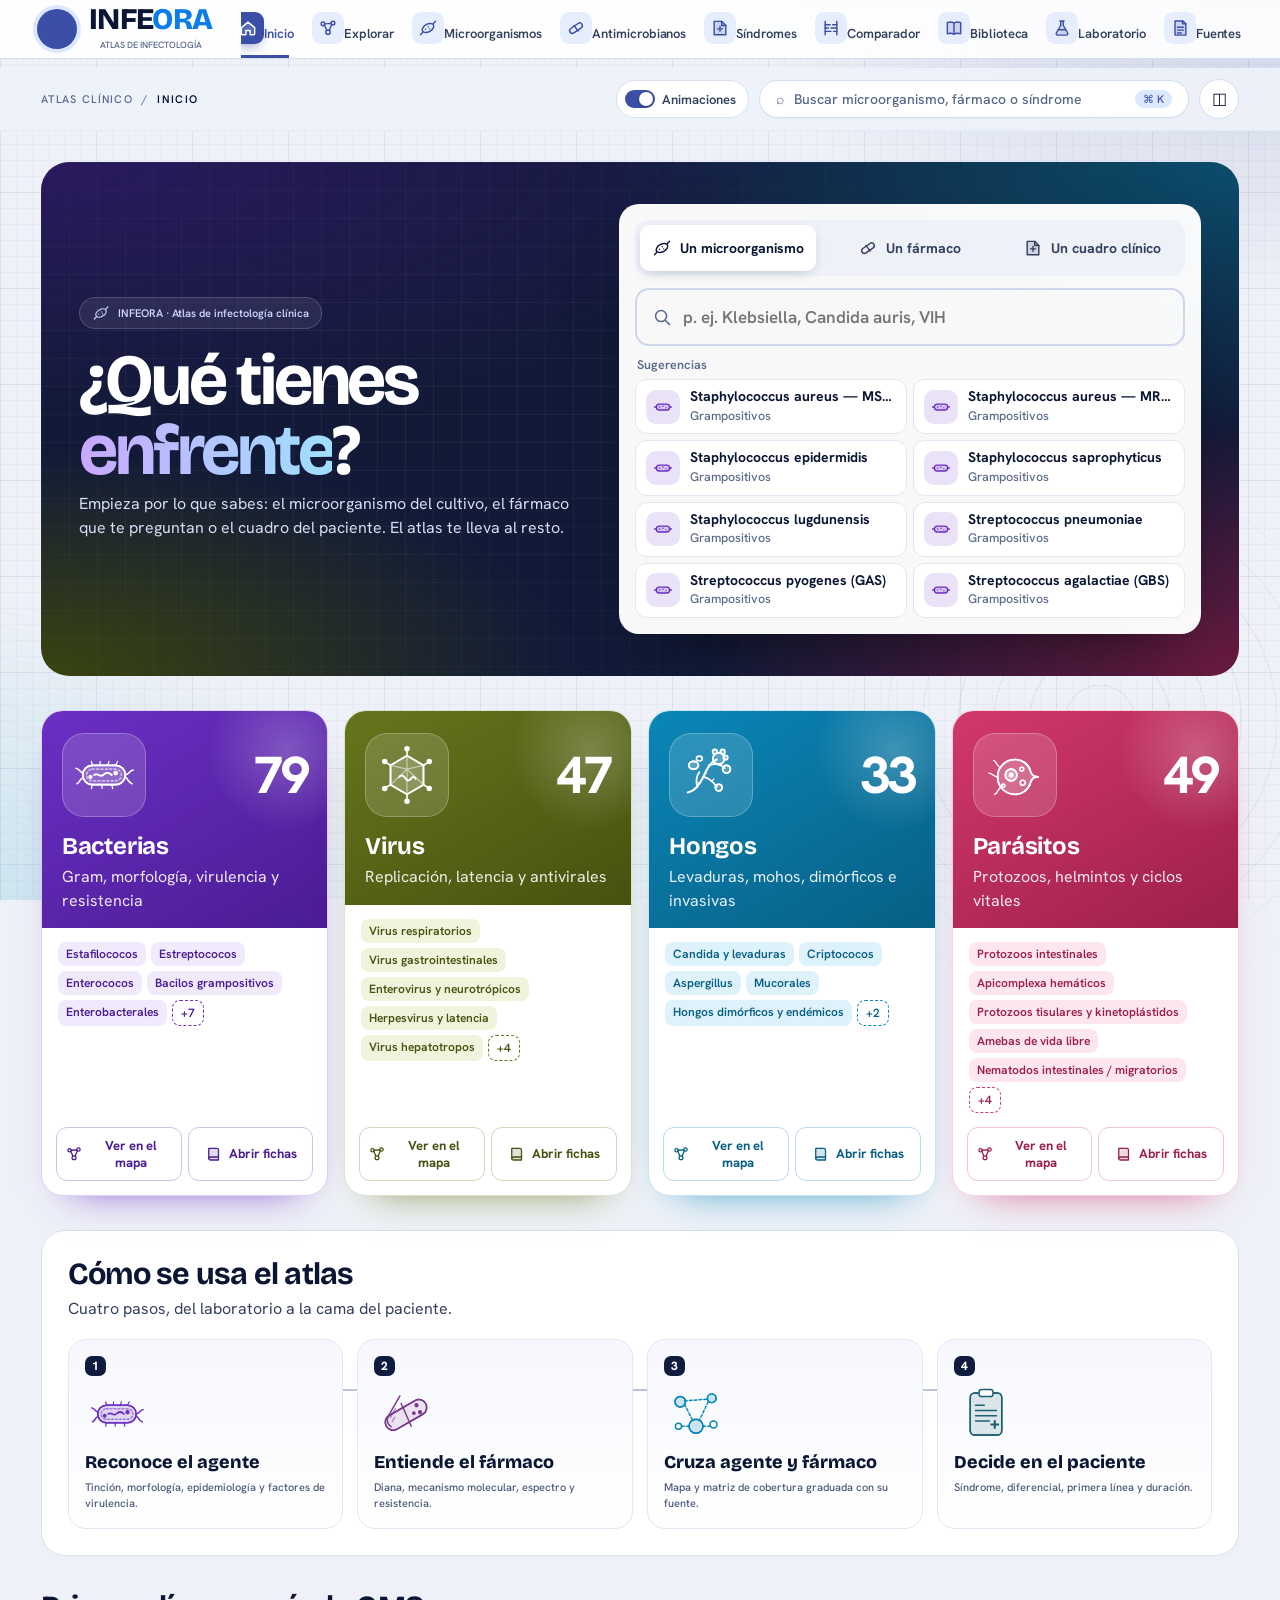
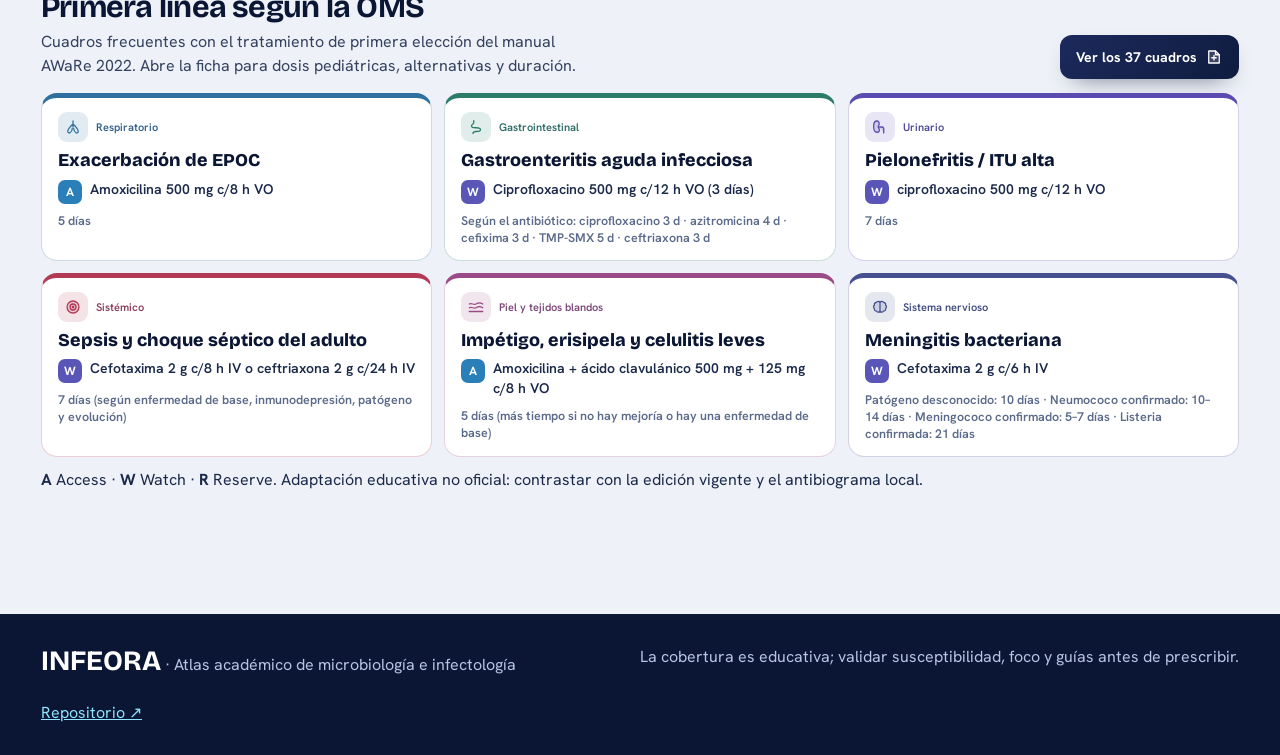
==== commit f5eb9157: "Animaciones siempre activas (ya no las apaga «reducir movimiento» del sistema) e interruptor propio " ====
--- a/index.html
+++ b/index.html
@@ -1 +1 @@
-<!doctype html><html lang="es"><head><meta charset="UTF-8"><meta name="viewport" content="width=device-width,initial-scale=1"><meta name="theme-color" content="#121a38"><meta name="application-name" content="INFEORA"><link rel="icon" type="image/svg+xml" href="./assets/infeora-mark.svg"><link rel="manifest" href="./manifest.webmanifest"><link rel="icon" type="image/png" sizes="32x32" href="./assets/app/favicon-32.png"><link rel="apple-touch-icon" href="./assets/app/apple-touch-icon.png"><meta name="apple-mobile-web-app-capable" content="yes"><meta name="mobile-web-app-capable" content="yes"><meta name="apple-mobile-web-app-title" content="INFEORA"><meta name="apple-mobile-web-app-status-bar-style" content="black-translucent"><title>INFEORA · Atlas de Infectología Clínica</title><meta name="description" content="INFEORA: atlas interactivo de microbiología e infectología clínica. Microorganismos, antimicrobianos, síndromes, mecanismos moleculares y revisión académica."><link rel="preconnect" href="https://fonts.googleapis.com"><link rel="preconnect" href="https://fonts.gstatic.com" crossorigin><link href="https://fonts.googleapis.com/css2?family=Bricolage+Grotesque:opsz,wght@12..96,400..800&family=Hanken+Grotesk:wght@400;500;600;700;800&family=JetBrains+Mono:wght@400;500;600;700&display=swap" rel="stylesheet" media="print" onload="this.media='all'"><noscript><link href="https://fonts.googleapis.com/css2?family=Bricolage+Grotesque:opsz,wght@12..96,500;600;700;800&family=Hanken+Grotesk:wght@400;500;600;700;800&family=JetBrains+Mono:wght@400;500;600;700&display=swap" rel="stylesheet"></noscript><link rel="stylesheet" href="./styles.css?v=27.1.0"><link rel="stylesheet" href="v18.css?v=27.1.0"/><link rel="stylesheet" href="v19.css?v=27.1.0"><link rel="stylesheet" href="./v20.css?v=27.1.0"><link rel="stylesheet" href="./v21.css?v=27.1.0"><link rel="stylesheet" href="./v22.css?v=27.1.0"><link rel="stylesheet" href="./v23.css?v=27.1.0"><link rel="stylesheet" href="./v23-spectrum.css?v=27.1.0"><link rel="stylesheet" href="./v24.css?v=27.1.0"><link rel="stylesheet" href="./v24-learning.css?v=27.1.0"><link rel="stylesheet" href="./v25.css?v=27.1.0"><link rel="stylesheet" href="./infeora-v26.css?v=30.2.1"><link rel="stylesheet" href="./infeora-v28.css?v=42.0.0"></head><body><div id="app"><div class="loading">INFEORA · Iniciando biblioteca clínica…</div></div><script src="./app.js?v=39.0.0" defer></script><script src="v18.js?v=39.0.0" defer></script><script src="v19.js?v=27.1.0" defer></script><script src="./v20.js?v=39.0.0" defer></script><script src="./v21.js?v=27.1.0" defer></script><script src="./v22.js?v=27.1.0" defer></script><script src="./v23-pharmacology.js?v=27.1.0" defer></script><script src="./v23-clinical.js?v=27.1.0" defer></script><script src="./v23-learning.js?v=27.1.0" defer></script><script src="./v23-drugs.js?v=27.1.0" defer></script><script src="./v23-reviews-ui.js?v=27.1.0" defer></script><script src="./v23-spectrum.js?v=27.1.0" defer></script><script src="./v24-viruses.js?v=27.1.0" defer></script><script src="./v24-fungi.js?v=27.1.0" defer></script><script src="./v24-parasites.js?v=27.1.0" defer></script><script src="./v24-antivirals.js?v=27.1.0" defer></script><script src="./v24-antifungals.js?v=27.1.0" defer></script><script src="./v24-antiparasitics.js?v=27.1.0" defer></script><script src="./v24-learning.js?v=27.1.0" defer></script><script src="./v24-ui.js?v=39.0.0" defer></script><script src="./v25-syndromes.js?v=27.1.0" defer></script><script src="./v25-syndromes-extra.js?v=27.1.0" defer></script><script src="./v25-micro-editorial.js?v=27.1.0" defer></script><script src="./data/syndrome-deep-reviews.js?v=27.1.0" defer></script><script src="./data/micro-deep-staph.js?v=27.1.0" defer></script><script src="./data/micro-deep-strep.js?v=27.1.0" defer></script><script src="./data/micro-deep-grampos.js?v=27.1.0" defer></script><script src="./data/micro-deep-mycobacteria.js?v=27.1.0" defer></script><script src="./data/micro-deep-neisseria.js?v=27.1.0" defer></script><script src="./data/micro-deep-pasteurellaceae.js?v=27.1.0" defer></script><script src="./data/micro-deep-enterobacterales.js?v=27.1.0" defer></script><script src="./data/micro-deep-vibrionaceae.js?v=27.1.0" defer></script><script src="./data/micro-deep-nonfermenters.js?v=27.1.0" defer></script><script src="./data/micro-deep-campylobacter.js?v=27.1.0" defer></script><script src="./data/micro-deep-zoonotic.js?v=27.1.0" defer></script><script src="./data/micro-deep-clostridia.js?v=27.1.0" defer></script><script src="./data/micro-deep-anaerobes.js?v=27.1.0" defer></script><script src="./data/micro-deep-spirochetes.js?v=27.1.0" defer></script><script src="./data/micro-deep-mollicutes.js?v=27.1.0" defer></script><script src="./data/micro-deep-chlamydiae.js?v=27.1.0" defer></script><script src="./data/micro-deep-rickettsiae.js?v=27.1.0" defer></script><script src="./data/micro-deep-orthomyxo.js?v=27.1.0" defer></script><script src="./data/micro-deep-hepatitis.js?v=27.1.0" defer></script><script src="./data/micro-deep-retroviruses.js?v=27.1.0" defer></script><script src="./data/micro-deep-herpesviruses.js?v=27.1.0" defer></script><script src="./data/micro-deep-paramyxo.js?v=27.1.0" defer></script><script src="./data/micro-deep-corona-noro.js?v=27.1.0" defer></script><script src="./data/micro-deep-picornavirus.js?v=27.1.0" defer></script><script src="./data/micro-deep-arbovirus.js?v=27.1.0" defer></script><script src="./data/micro-deep-zoonotic-virus.js?v=27.1.0" defer></script><script src="./data/micro-deep-dnavirus.js?v=27.1.0" defer></script><script src="./data/micro-deep-adeno-pox.js?v=27.1.0" defer></script><script src="./data/micro-deep-rotavirus.js?v=27.1.0" defer></script><script src="./data/micro-deep-enarm-addenda.js?v=27.1.0" defer></script><script src="./data/micro-deep-dermatophytes.js?v=27.1.0" defer></script><script src="./data/micro-deep-subcutaneous-fungi.js?v=27.1.0" defer></script><script src="./data/micro-deep-dimorphic-fungi.js?v=27.1.0" defer></script><script src="./data/micro-deep-opportunistic-fungi.js?v=27.1.0" defer></script><script src="./data/micro-deep-intestinal-protozoa.js?v=27.1.0" defer></script><script src="./data/micro-deep-blood-tissue-protozoa.js?v=27.1.0" defer></script><script src="./data/micro-deep-nematodes.js?v=27.1.0" defer></script><script src="./data/micro-deep-trematodes.js?v=27.1.0" defer></script><script src="./data/micro-deep-cestodes.js?v=27.1.0" defer></script><script src="./data/micro-deep-arthropods.js?v=27.1.0" defer></script><script src="./data/drug-deep-antivirals.js?v=27.1.0" defer></script><script src="./data/drug-deep-antibacterials.js?v=27.1.0" defer></script><script src="./data/drug-deep-antifungals.js?v=27.1.0" defer></script><script src="./data/drug-deep-antiparasitics.js?v=27.1.0" defer></script><script src="./data/drug-deep-official-antivirals.js?v=27.1.0" defer></script><script src="./data/drug-deep-official-antibacterials.js?v=27.1.0" defer></script><script src="./data/drug-deep-official-extra.js?v=27.1.0" defer></script><script src="./infeora-icons.js?v=39.0.0" defer></script><script src="./v25-ui.js?v=39.0.0" defer></script><script src="./data/coverage-spectrum.js?v=41.0.0" defer></script><script src="./data/who-aware-treatments.js?v=31.0.0" defer></script><script src="./data/essential-drugs.js?v=42.0.0" defer></script><script src="./data/msf-treatments.js?v=42.0.0" defer></script><script src="./data/nih-oi-treatments.js?v=42.0.0" defer></script><script src="./infeora-v26.js?v=42.0.0" defer></script><script>if("serviceWorker" in navigator&&!navigator.webdriver&&location.protocol!=="file:")addEventListener("load",()=>navigator.serviceWorker.register("./sw.js").catch(()=>{}));</script></body></html>
+<!doctype html><html lang="es"><head><meta charset="UTF-8"><meta name="viewport" content="width=device-width,initial-scale=1"><meta name="theme-color" content="#121a38"><meta name="application-name" content="INFEORA"><link rel="icon" type="image/svg+xml" href="./assets/infeora-mark.svg"><link rel="manifest" href="./manifest.webmanifest"><link rel="icon" type="image/png" sizes="32x32" href="./assets/app/favicon-32.png"><link rel="apple-touch-icon" href="./assets/app/apple-touch-icon.png"><meta name="apple-mobile-web-app-capable" content="yes"><meta name="mobile-web-app-capable" content="yes"><meta name="apple-mobile-web-app-title" content="INFEORA"><meta name="apple-mobile-web-app-status-bar-style" content="black-translucent"><title>INFEORA · Atlas de Infectología Clínica</title><meta name="description" content="INFEORA: atlas interactivo de microbiología e infectología clínica. Microorganismos, antimicrobianos, síndromes, mecanismos moleculares y revisión académica."><link rel="preconnect" href="https://fonts.googleapis.com"><link rel="preconnect" href="https://fonts.gstatic.com" crossorigin><link href="https://fonts.googleapis.com/css2?family=Bricolage+Grotesque:opsz,wght@12..96,400..800&family=Hanken+Grotesk:wght@400;500;600;700;800&family=JetBrains+Mono:wght@400;500;600;700&display=swap" rel="stylesheet" media="print" onload="this.media='all'"><noscript><link href="https://fonts.googleapis.com/css2?family=Bricolage+Grotesque:opsz,wght@12..96,500;600;700;800&family=Hanken+Grotesk:wght@400;500;600;700;800&family=JetBrains+Mono:wght@400;500;600;700&display=swap" rel="stylesheet"></noscript><link rel="stylesheet" href="./styles.css?v=41.0.0"><link rel="stylesheet" href="v18.css?v=41.0.0"/><link rel="stylesheet" href="v19.css?v=41.0.0"><link rel="stylesheet" href="./v20.css?v=41.0.0"><link rel="stylesheet" href="./v21.css?v=27.1.0"><link rel="stylesheet" href="./v22.css?v=27.1.0"><link rel="stylesheet" href="./v23.css?v=27.1.0"><link rel="stylesheet" href="./v23-spectrum.css?v=27.1.0"><link rel="stylesheet" href="./v24.css?v=27.1.0"><link rel="stylesheet" href="./v24-learning.css?v=27.1.0"><link rel="stylesheet" href="./v25.css?v=27.1.0"><link rel="stylesheet" href="./infeora-v26.css?v=43.0.0"><link rel="stylesheet" href="./infeora-v28.css?v=43.0.0"></head><body><div id="app"><div class="loading">INFEORA · Iniciando biblioteca clínica…</div></div><script src="./app.js?v=41.0.0" defer></script><script src="v18.js?v=41.0.0" defer></script><script src="v19.js?v=27.1.0" defer></script><script src="./v20.js?v=41.0.0" defer></script><script src="./v21.js?v=27.1.0" defer></script><script src="./v22.js?v=27.1.0" defer></script><script src="./v23-pharmacology.js?v=27.1.0" defer></script><script src="./v23-clinical.js?v=27.1.0" defer></script><script src="./v23-learning.js?v=27.1.0" defer></script><script src="./v23-drugs.js?v=27.1.0" defer></script><script src="./v23-reviews-ui.js?v=27.1.0" defer></script><script src="./v23-spectrum.js?v=27.1.0" defer></script><script src="./v24-viruses.js?v=27.1.0" defer></script><script src="./v24-fungi.js?v=27.1.0" defer></script><script src="./v24-parasites.js?v=27.1.0" defer></script><script src="./v24-antivirals.js?v=27.1.0" defer></script><script src="./v24-antifungals.js?v=27.1.0" defer></script><script src="./v24-antiparasitics.js?v=27.1.0" defer></script><script src="./v24-learning.js?v=27.1.0" defer></script><script src="./v24-ui.js?v=41.0.0" defer></script><script src="./v25-syndromes.js?v=27.1.0" defer></script><script src="./v25-syndromes-extra.js?v=27.1.0" defer></script><script src="./v25-micro-editorial.js?v=27.1.0" defer></script><script src="./data/syndrome-deep-reviews.js?v=27.1.0" defer></script><script src="./data/micro-deep-staph.js?v=27.1.0" defer></script><script src="./data/micro-deep-strep.js?v=27.1.0" defer></script><script src="./data/micro-deep-grampos.js?v=27.1.0" defer></script><script src="./data/micro-deep-mycobacteria.js?v=27.1.0" defer></script><script src="./data/micro-deep-neisseria.js?v=27.1.0" defer></script><script src="./data/micro-deep-pasteurellaceae.js?v=27.1.0" defer></script><script src="./data/micro-deep-enterobacterales.js?v=27.1.0" defer></script><script src="./data/micro-deep-vibrionaceae.js?v=27.1.0" defer></script><script src="./data/micro-deep-nonfermenters.js?v=27.1.0" defer></script><script src="./data/micro-deep-campylobacter.js?v=27.1.0" defer></script><script src="./data/micro-deep-zoonotic.js?v=27.1.0" defer></script><script src="./data/micro-deep-clostridia.js?v=27.1.0" defer></script><script src="./data/micro-deep-anaerobes.js?v=27.1.0" defer></script><script src="./data/micro-deep-spirochetes.js?v=27.1.0" defer></script><script src="./data/micro-deep-mollicutes.js?v=27.1.0" defer></script><script src="./data/micro-deep-chlamydiae.js?v=27.1.0" defer></script><script src="./data/micro-deep-rickettsiae.js?v=27.1.0" defer></script><script src="./data/micro-deep-orthomyxo.js?v=27.1.0" defer></script><script src="./data/micro-deep-hepatitis.js?v=27.1.0" defer></script><script src="./data/micro-deep-retroviruses.js?v=27.1.0" defer></script><script src="./data/micro-deep-herpesviruses.js?v=27.1.0" defer></script><script src="./data/micro-deep-paramyxo.js?v=27.1.0" defer></script><script src="./data/micro-deep-corona-noro.js?v=27.1.0" defer></script><script src="./data/micro-deep-picornavirus.js?v=27.1.0" defer></script><script src="./data/micro-deep-arbovirus.js?v=27.1.0" defer></script><script src="./data/micro-deep-zoonotic-virus.js?v=27.1.0" defer></script><script src="./data/micro-deep-dnavirus.js?v=27.1.0" defer></script><script src="./data/micro-deep-adeno-pox.js?v=27.1.0" defer></script><script src="./data/micro-deep-rotavirus.js?v=27.1.0" defer></script><script src="./data/micro-deep-enarm-addenda.js?v=27.1.0" defer></script><script src="./data/micro-deep-dermatophytes.js?v=27.1.0" defer></script><script src="./data/micro-deep-subcutaneous-fungi.js?v=27.1.0" defer></script><script src="./data/micro-deep-dimorphic-fungi.js?v=27.1.0" defer></script><script src="./data/micro-deep-opportunistic-fungi.js?v=27.1.0" defer></script><script src="./data/micro-deep-intestinal-protozoa.js?v=27.1.0" defer></script><script src="./data/micro-deep-blood-tissue-protozoa.js?v=27.1.0" defer></script><script src="./data/micro-deep-nematodes.js?v=27.1.0" defer></script><script src="./data/micro-deep-trematodes.js?v=27.1.0" defer></script><script src="./data/micro-deep-cestodes.js?v=27.1.0" defer></script><script src="./data/micro-deep-arthropods.js?v=27.1.0" defer></script><script src="./data/drug-deep-antivirals.js?v=27.1.0" defer></script><script src="./data/drug-deep-antibacterials.js?v=27.1.0" defer></script><script src="./data/drug-deep-antifungals.js?v=27.1.0" defer></script><script src="./data/drug-deep-antiparasitics.js?v=27.1.0" defer></script><script src="./data/drug-deep-official-antivirals.js?v=27.1.0" defer></script><script src="./data/drug-deep-official-antibacterials.js?v=27.1.0" defer></script><script src="./data/drug-deep-official-extra.js?v=27.1.0" defer></script><script src="./infeora-icons.js?v=41.0.0" defer></script><script src="./v25-ui.js?v=41.0.0" defer></script><script src="./data/coverage-spectrum.js?v=41.0.0" defer></script><script src="./data/who-aware-treatments.js?v=31.0.0" defer></script><script src="./data/essential-drugs.js?v=42.0.0" defer></script><script src="./data/msf-treatments.js?v=42.0.0" defer></script><script src="./data/nih-oi-treatments.js?v=42.0.0" defer></script><script src="./infeora-v26.js?v=43.0.0" defer></script><script>if("serviceWorker" in navigator&&!navigator.webdriver&&location.protocol!=="file:")addEventListener("load",()=>navigator.serviceWorker.register("./sw.js").catch(()=>{}));</script></body></html>
--- a/styles.css
+++ b/styles.css
@@ -9,7 +9,7 @@
 @media(max-width:1250px){.map-workspace{grid-template-columns:1fr}.map-inspector{position:relative;max-height:none;top:auto}.compare-columns{grid-template-columns:repeat(2,minmax(250px,1fr))}.masthead .brand small{display:none}.site-tab{padding:9px 10px}.site-tab span{display:none}.sources-grid{grid-template-columns:repeat(2,1fr)}}
 @media(max-width:900px){.layout{padding:8px 9px}.map-summary{grid-template-columns:1fr}.library-layout,.clinical-layout,.learning-layout{grid-template-columns:1fr}.library-browser,.lesson-navigation{position:static;top:auto;max-height:330px}.profile-banner{grid-template-columns:1fr}.micro-photo{max-width:100%}.profile-stats{grid-template-columns:1fr}.profile-stats div{border-right:0;border-bottom:1px solid var(--line)}.reading-grid{grid-template-columns:1fr}.clinical-track{grid-template-columns:repeat(2,1fr)}.link-grid{grid-template-columns:1fr}.lab-path{grid-template-columns:1fr}.lab-stage-tabs{display:flex;overflow-x:auto;gap:4px;padding:12px}.lab-stage-tabs button{min-width:140px}.app-footer{grid-template-columns:1fr}.search-launch{min-width:180px}.search-launch kbd{display:none}}
 @media(max-width:640px){.layout{padding:6px 6px 0}.header-wrap{border-radius:10px}.masthead{height:65px;padding:0 12px}.brand strong{font-size:13px}.brand-icon{width:36px;height:36px}.mast-actions .btn{display:none}.search-launch{min-width:0;width:40px;height:40px;justify-content:center;padding:7px}.search-launch span{display:none}.site-nav{display:none;flex-direction:column;max-height:320px;overflow:auto}.site-nav.mobile-open{display:flex}.mobile-nav{display:grid;place-items:center}.site-tab{justify-content:flex-start}.site-tab span{display:inline}.main{padding:18px 2px}.page-head{display:block}.page-head h1{font-size:38px}.head-actions{margin-top:16px}.map-figures{display:none}.folio-head{padding:18px}.map-controls{display:grid}.map-controls-right{flex-wrap:wrap}.map-summary>div{padding:10px}.advanced-filters{grid-template-columns:1fr}.profile-banner{padding:18px}.profile-body{padding:18px}.profile-banner h2{font-size:34px}.site-tabs{margin-bottom:12px}.clinical-article{padding:18px}.clinical-track{gap:5px}.clinical-track>div{padding:10px}.clinical-track strong{font-size:11px}.compare-controls{display:grid}.compare-controls label{min-width:0;max-width:none}.compare-columns{grid-template-columns:1fr}.compare-reading{display:block}.compare-meter{margin-top:12px;border:0;padding:0;justify-items:start}.lesson-reader{padding:19px}.lesson-illustration{grid-template-columns:1fr}.reader-overline{display:grid}.lab-lesson{padding:19px}.lab-choices{grid-template-columns:1fr 1fr}.lab-stage-tabs button{min-width:100px;font-size:10px}.sources-grid{grid-template-columns:1fr}.palette-list{grid-template-columns:1fr}.profile-tabs button{flex:none}.lesson-pager{display:grid}.map-legend{padding:10px}.map-inspector{scroll-margin-top:110px}}
-@media(prefers-reduced-motion:reduce){*,*::before,*::after{scroll-behavior:auto!important;animation:none!important;transition:none!important}}
+
 .micro-cells{display:flex;gap:3px;flex-wrap:wrap;min-width:90px;max-height:58px;overflow:auto;align-items:center}.micro-cell{width:19px;height:19px;border-radius:5px;display:grid;place-items:center;border:1px solid #cbd5e0;font:800 11px var(--mono)}.micro-cell.st-active{background:#6aa977;color:white}.micro-cell.st-conditional{background:#abc5e3;color:#224965}.micro-cell.st-none{background:#d58a8e;color:#fff}.micro-cell.st-unknown{background:repeating-linear-gradient(45deg,#ccd2d8,#ccd2d8 3px,#f4f8ff 3px,#f4f8ff 6px);color:#79706c}.micro-cell:hover{outline:2px solid #a68c8b;outline-offset:1px}
 @media(max-width:1250px){.advanced-filters{grid-template-columns:repeat(2,minmax(0,1fr))}}
 @media(max-width:640px){.advanced-filters{grid-template-columns:1fr}}
@@ -256,7 +256,7 @@
 @media(max-width:1330px){.map-workspace{grid-template-columns:1fr}.map-inspector{position:relative;top:auto}.spectrum-ribbon{grid-template-columns:minmax(170px,1fr) minmax(0,2fr)}.ribbon-help{grid-column:1/-1;justify-content:center}.site-tab{padding:10px 11px}}
 @media(max-width:900px){.layout{padding:9px}.spectrum-ribbon{grid-template-columns:1fr;gap:15px}.ribbon-tones{height:55px}.page-head-v17{padding:25px;min-height:auto}.page-head-v17 h1{font-size:clamp(36px,6vw,56px)}.map-summary{grid-template-columns:1fr 1fr 1fr}.site-nav{flex-wrap:nowrap}.group-tab{min-width:148px}.mast-actions .search-launch{min-width:0}}
 @media(max-width:640px){.layout{padding:6px 6px 0}.header-wrap{border-radius:15px}.masthead{height:65px;padding:0 12px}.brand strong{font-size:14px}.brand-icon{width:39px;height:39px}.site-nav{display:none}.site-nav.mobile-open{display:flex;flex-direction:column}.site-tab{min-width:100%;justify-content:flex-start}.page-head-v17{margin:12px 0 17px;border-radius:18px;padding:22px 17px 24px}.page-head-v17 h1{font-size:34px}.page-head-v17 p{font-size:12px}.page-head-v17 .page-version{display:none}.page-head-v17 .head-actions{margin-top:14px}.page-head-v17::after{height:5px}.spectrum-ribbon{border-radius:17px;padding:15px}.ribbon-tones{gap:3px;height:48px}.ribbon-tone{border-radius:5px}.ribbon-tone span{font-size:8px}.map-summary{grid-template-columns:1fr}.map-summary>div{padding:12px}.group-rail{gap:6px}.group-tab{min-width:139px;min-height:83px;padding:12px 12px 10px}.group-tab b{font-size:11px}.group-tab .color-rail{bottom:8px}.micro-quick button{font-size:10px}.map-controls{padding:12px}.map-controls-right{gap:5px}.spectrum-lane{min-height:71px}.folio-head{padding:19px}.folio-head h2{font-size:26px}.map-figures{display:none}.map-legend{flex-wrap:wrap}.legend-heading{width:100%;max-width:100%}.lab-lesson{padding:21px}.lab-lesson h2{font-size:32px}.lab-choices{grid-template-columns:1fr 1fr}.sources-grid{grid-template-columns:1fr}.palette-presets{grid-template-columns:1fr}}
-@media(prefers-reduced-motion:reduce){*,*::before,*::after{animation:none!important;transition:none!important;scroll-behavior:auto!important}}
+
 /* Dossier modules: substantive, source-bound color rather than empty profile space */
 .dossier-section{margin-bottom:24px;border:1px solid #DDCAD7;border-radius:20px;padding:19px 20px;background:linear-gradient(125deg,#f4f8ff 0%,#f4f8ff 43%,#f0f2f5 100%);box-shadow:0 10px 28px rgba(50,28,62,.055)}
 .dossier-header{display:flex;justify-content:space-between;align-items:center;gap:15px;margin-bottom:17px}
--- a/v18.css
+++ b/v18.css
@@ -65,6 +65,6 @@
 @media (max-width:1370px){.a18-nav button{padding:10px 8px}.a18-nav button span{font-size:10px}.a18-library,.a18-laboratory{grid-template-columns:268px minmax(0,1fr)}.a18-spectrumbox{grid-template-columns:repeat(3,minmax(0,1fr))}.a18-maplayout{grid-template-columns:260px minmax(0,1fr)}}
 @media (max-width:1050px){.a18-nav{overflow-x:auto}.a18-library,.a18-laboratory,.a18-comparelayout,.a18-learning,.a18-maplayout{grid-template-columns:1fr}.a18-browser,.a18-maprail,.a18-candidates,.a18-lessonrail{position:static;max-height:380px;overflow:auto}.a18-maprail{max-height:unset}.a18-territorymenu{grid-template-columns:repeat(3,1fr)}.a18-profilehero{grid-template-columns:minmax(0,1fr) 220px}.a18-comparetop{grid-template-columns:1fr}}
 @media (max-width:700px){.layout{padding:7px 9px 0}.a18-mast{top:5px;padding:10px;display:grid;grid-template-columns:1fr auto;gap:7px;border-radius:13px}.a18-brand b{font-size:15px}.a18-mark{width:36px;height:36px}.a18-nav{grid-column:1/-1;grid-row:2;max-width:calc(100vw - 40px)}.a18-nav button{padding:9px 11px}.a18-toptools{grid-column:2;grid-row:1}.a18-menu{display:grid}.main{padding-top:16px}.a18-head{padding:5px}.a18-head h1{font-size:35px}.a18-head p{font-size:12px}.a18-browser{max-height:350px}.a18-profilehero{grid-template-columns:1fr;gap:12px;padding:24px 18px}.a18-profilehero h1{font-size:34px}.a18-heroside{grid-template-columns:1fr 1fr}.a18-localnav{position:static;overflow:auto;flex-wrap:nowrap}.a18-localnav a{font-size:10px}.a18-section{padding:24px 17px}.a18-sectiontitle{gap:10px}.a18-sectiontitle h2{font-size:25px}.a18-duocol,.a18-tilegrid,.a18-dosegrid,.a18-teaching,.a18-coveragecards,.a18-labcolumns,.a18-labpickers,.a18-sourcegrid,.a18-compgrid,.a18-qoptions,.a18-ideaindex,.a18-factgrid{grid-template-columns:1fr}.a18-spectrumbox,.a18-diseasecards{grid-template-columns:repeat(2,minmax(0,1fr))}.a18-comparestats{grid-template-columns:repeat(2,1fr)}.a18-maplayout{gap:10px}.a18-territorymenu{grid-template-columns:repeat(2,1fr)}.a18-mapcaption{display:grid}.a18-mapcaption>div{text-align:left}.a18-maplegend{grid-template-columns:1fr}.a18-lessonhero{padding:22px}.a18-lessonhero h2,.a18-labhero h2{font-size:34px}.a18-labhero{padding:21px}.a18-labsections{padding:12px}.a18-lessonbottom{padding:16px;flex-wrap:wrap}.a18-footer{grid-template-columns:1fr}.a18-poplist{min-width:0}.a18-mapmain .map-scroll{max-height:630px}}
-@media (prefers-reduced-motion:reduce){*{scroll-behavior:auto!important;animation:none!important;transition:none!important}}
+
 .a18-evidencedistinction{padding:14px 15px;border:1px solid #D4DFCF;background:#f4f8ff;border-radius:13px;margin:15px 0;display:grid;gap:6px}.a18-evidencedistinction b{color:#307053;font-size:12px}.a18-evidencedistinction span{font-size:12px;line-height:1.6;color:#516351}
 @media (max-width:700px){.a18-library .a18-browser{max-height:238px}}
--- a/v19.css
+++ b/v19.css
@@ -20,4 +20,3 @@
 @media(max-width:1450px){.a19-navitem{padding:7px 6px}.a19-navglyph{width:25px;height:25px}.a19-brand{min-width:174px}}
 @media(max-width:1100px){.a19-nav{max-width:calc(100vw - 280px)}.a19-ecosystem,.a19-knowledge-grid,.a19-clinical-lens{grid-template-columns:1fr}.a19-lesson-tile.wide{grid-column:auto}.a19-drug-flow{overflow-x:auto}.a19-target{min-width:185px}.a19-identity-ledger{display:none}}
 @media(max-width:700px){.layout{padding:5px 8px 0}.a19-identity{font-size:9px;gap:7px}.a19-identity-note{font-size:8px}.a19-mast{grid-template-columns:1fr auto;padding:10px}.a19-brand{grid-column:1}.a19-toptools{grid-column:2}.a19-nav{grid-column:1/-1;grid-row:2;max-width:calc(100vw - 35px);padding-top:7px}.a19-navitem{padding:7px 10px}.a19-pageintro-kicker{padding:12px 14px 5px}.a19-pageintro-inner{display:grid;padding:0 14px 13px}.a19-pageintro h1{font-size:35px}.a19-pageintro p{font-size:12px}.a19-pageintro-bottom{padding:9px 14px}.a19-browser-intro strong{font-size:20px}.a19-ecosystem,.a19-knowledge-grid,.a19-paired-notes,.a19-questions,.a19-clinical-lens,.a19-lab-path{grid-template-columns:1fr}.a19-diagnostic-path{display:grid;grid-template-columns:1fr}.a19-diagnostic-path>i{transform:rotate(90deg);justify-self:center}.a19-drug-flow{padding:10px}.a19-compare-intro,.a19-mapguide{padding:14px}.a19-footer{grid-template-columns:1fr}.a19-identity-rule{width:22px}}
-@media(prefers-reduced-motion:reduce){.a19-mast,.a19-navitem,.a19-navline,*{animation:none!important;transition:none!important;scroll-behavior:auto!important}}
--- a/v20.css
+++ b/v20.css
@@ -29,6 +29,6 @@
 @media(max-width:1170px){.v20-topbar{height:auto;min-height:63px;display:grid;grid-template-columns:1fr auto}.v20-mainnav{grid-column:1 / -1;grid-row:2}.v20-tools{grid-column:2;grid-row:1}.v20-map-grid{grid-template-columns:210px minmax(0,1fr)}.v20-insights{grid-column:1/-1;display:grid;grid-template-columns:repeat(3,minmax(0,1fr));gap:9px}.v20-insight-head,.v20-focushead,.v20-insights>p,.v20-insight-switch{grid-column:1/-1}.v20-panel{margin:0}.v20-anchor{top:125px}.v20-map-lead{grid-template-columns:1fr}.v20-articlegrid,.v20-clinical-grid{grid-template-columns:1fr}.v20-profile-rail{position:static;border:0;grid-template-columns:repeat(3,minmax(0,1fr));padding:14px}.v20-profile-rail>.v20-railbox{min-width:0}}
 @media(max-width:780px){.layout{padding:5px 7px 0!important}.v20-topbar{top:3px;padding:9px}.v20-map-grid,.v20-library{grid-template-columns:1fr}.v20-map-lead{padding:15px}.v20-map-lead h1{font-size:37px}.v20-leadfacts{grid-template-columns:1fr 1fr 1fr}.v20-map-side{max-height:260px;overflow:auto}.v20-canvas{height:630px;min-width:620px}.v20-map-main{overflow-x:auto}.v20-map-main>.v20-map-legend{min-width:620px}.v20-region{min-height:146px}.v20-insights{grid-template-columns:1fr}.v20-library>.a18-browser{position:relative;top:auto;max-height:270px;overflow-y:auto}.v20-profilehero,.v20-clinicalhero{grid-template-columns:1fr;min-height:0}.v20-hero-art{max-height:210px}.v20-anchor{top:119px}.v20-conditions,.v20-readingcols,.v20-two{grid-template-columns:1fr}.v20-coveragecats{grid-template-columns:1fr}.v20-spectrumgrid{grid-template-columns:repeat(2,1fr)}.v20-profile-rail{grid-template-columns:1fr}.v20-suggestions{grid-template-columns:repeat(2,minmax(0,1fr))}.v20-studyquestions{grid-template-columns:1fr}.v20-dosegrid{grid-template-columns:1fr}}
 @media(min-width:781px) and (max-width:1180px){.v20-profilehero h1{font-size:36px}}
-@media(prefers-reduced-motion:reduce){html{scroll-behavior:auto}*{transition:none!important}}
+
 
 .v20-generic-art{width:100%;height:100%;min-height:170px;display:flex;flex-direction:column;align-items:center;justify-content:center;gap:16px;background:radial-gradient(circle at 65% 55%,color-mix(in srgb,var(--organism,#416db3) 34%,white),transparent 55%),linear-gradient(130deg,#f7ebf5,#e9f2ff);color:var(--organism,#2858ae)}.v20-generic-art img.ico{width:72px;height:72px;opacity:.75}.v20-generic-art span{font:800 13px var(--sans);background:#fff8;border-radius:999px;padding:9px 14px}.v20-visual-morph{height:130px;display:grid;place-items:center;background:radial-gradient(circle at center,color-mix(in srgb,var(--organism,#ad73cc) 20%,white),#f4f8ff);color:var(--organism,#9d71c5)}.v20-visual-morph .ico{width:58px;height:58px}
--- a/infeora-v26.css
+++ b/infeora-v26.css
@@ -163,7 +163,7 @@
 @media(max-width:940px){.nx-explore-workspace{grid-template-columns:1fr}.nx-explore-browser{position:static;max-height:none}.nx-explore-groups{display:flex;gap:7px;overflow:auto;max-height:none}.nx-explore-groups button{white-space:nowrap;flex:none;width:auto;border:1px solid #e6ecf4;background:#fff;padding:9px 11px}.nx-explore-species{display:grid;grid-template-columns:repeat(2,minmax(0,1fr));max-height:270px}.nx-selected-organism{grid-template-columns:minmax(0,1.3fr) minmax(180px,.7fr)}.nx-selected-note{display:block}}
 @media(max-width:760px){.nx-app{display:block}.nx-main{padding:24px 18px 52px}.nx-explore-tabs{grid-template-columns:repeat(2,minmax(0,1fr))}.nx-explore-metric{display:none}.nx-spectrum-row{grid-template-columns:26px minmax(0,1fr) auto;gap:9px}.nx-spectrum-evidence{grid-column:2;grid-row:2}.nx-spectrum-row>button{grid-column:3;grid-row:1;align-self:center}.nx-selected-organism{grid-template-columns:1fr}.nx-selected-note{display:none}.nx-section-page .a18-library{grid-template-columns:1fr}.nx-section-page .a18-browser{position:static;max-height:320px}.nx-section-page .v24-columns,.nx-section-page .v25-clinic-layout,.nx-section-page .v24-compare-layout{grid-template-columns:1fr}.nx-section-page :where(.v24-sidebar,.v25-clinic-sidebar,.v24-book-index){position:static!important;max-height:300px}}
 @media(max-width:500px){.nx-main{padding:20px 12px 42px}.nx-explore-hline h1{font-size:33px}.nx-explore-tabs{gap:7px}.nx-explore-tabs button{padding:11px;gap:7px}.nx-explore-tabs b{font-size:13px}.nx-explore-species{grid-template-columns:1fr}.nx-selected-organism{padding:20px}.nx-spectrum-heading{padding:21px 18px 10px}.nx-spectrum-stats{padding:6px 13px 14px;gap:5px}.nx-spectrum-stats button{padding:8px}.nx-spectrum-stats button b{font-size:20px}.nx-spectrum-stats button span{font-size:10px}.nx-spectrum-toolbar{padding:12px}.nx-spectrum-row{padding:12px}.nx-spectrum-drug b{font-size:13px}.nx-command-backdrop{padding:8vh 10px 10px}.nx-section-page .v24-switch{display:grid;grid-template-columns:repeat(2,minmax(0,1fr))}.nx-section-page .v24-switch button{flex:none}}
-@media(prefers-reduced-motion:reduce){.nx-app *,.nx-command *{animation:none!important;transition:none!important;scroll-behavior:auto!important}}
+
 :root{--nx-background:#f4f8ff;--nx-ink:#14233b;--nx-muted:#5d6b80;--nx-border:#d3dae3;--nx-brand:#1f4f93;--nx-orange:#3d83b5;--nx-shadow:0 1px 0 rgba(20,35,59,.04),0 14px 34px rgba(20,35,59,.06)}
 body{background:var(--nx-background)!important}
 .nx-home h1,.nx-explore h1,.nx-home h2,.nx-section-page :where(.a18-head h1,.v24-head h1,.v25-clinic-head h1,.v24-book-hero h1,.v25-syndrome-hero h1){font-family:var(--disp)!important;font-weight:560!important;letter-spacing:-.025em!important;color:#14233b!important;font-variation-settings:'SOFT' 40,'WONK' 0}
--- a/infeora-v28.css
+++ b/infeora-v28.css
@@ -113,7 +113,7 @@
 .nx-band span{font:700 clamp(26px,2.8vw,38px)/1 var(--disp);color:#fff;font-style:normal}
 .nx-band i{font-style:normal;color:var(--sun);font-size:20px;align-self:center}
 @keyframes nxtick{to{transform:translateX(-50%)}}
-@media(prefers-reduced-motion:reduce){.nx-band-track,.nx-dish-wrap,.nx-edition i{animation:none}}
+
 .nx-index-head{display:grid;grid-template-columns:minmax(0,1.2fr) minmax(0,.8fr);gap:34px;align-items:end;margin-top:6px}
 .nx-index-head h2{font-size:clamp(42px,5.4vw,84px);line-height:.95}
 .nx-index-head p{margin:0;color:var(--ink-2);font-size:17px;border-left:2px solid var(--copper);padding-left:18px}
@@ -577,7 +577,7 @@
 .nx-main .v25-syndrome-section>p{font-size:1.02rem}
 
 /* ───────── V32 · Movimiento con propósito ───────── */
-@media(prefers-reduced-motion:no-preference){
+@media all{
  /* entrada de pantalla: solo al cambiar de sección */
  .nx-main.mv-enter>*{animation:mvrise .55s cubic-bezier(.2,.7,.2,1) both}
  .nx-main.mv-enter>*:nth-child(2){animation-delay:.06s}.nx-main.mv-enter>*:nth-child(3){animation-delay:.12s}.nx-main.mv-enter>*:nth-child(4){animation-delay:.18s}.nx-main.mv-enter>*:nth-child(n+5){animation-delay:.24s}
@@ -605,7 +605,7 @@
  .nx-main .v25-clinic-list button,.nx-main .a18-leaves button{transition:transform .18s,background .2s,padding-left .2s}
  .nx-main .v25-clinic-list button:hover{transform:translateX(4px)}
 }
-@media(prefers-reduced-motion:reduce){html.mv-on .mv-item{opacity:1;transform:none}}
+
 
 /* ───────── V33 · Íconos, filtros y territorios ───────── */
 .inf-ic{width:1.15em;height:1.15em;flex:none;display:inline-block;vertical-align:-.18em}
@@ -988,7 +988,7 @@
 .rm-side{border-top:5px solid var(--dom,#3b4fa6)}
 
 /* ───────── V38 · Transiciones entre vistas ───────── */
-@media(prefers-reduced-motion:no-preference){
+@media all{
  ::view-transition-old(root),::view-transition-new(root){animation-duration:.32s;animation-timing-function:cubic-bezier(.2,.7,.2,1)}
  html[data-vt="route"]::view-transition-old(root){animation-name:vtout}
  html[data-vt="route"]::view-transition-new(root){animation-name:vtin}
@@ -1062,7 +1062,7 @@
 /* animación: fundido siempre (también con movimiento reducido); escala y giro solo si se permite */
 .rm-in,.rm-pill,.rm-pilldot,.rm-glabel{animation:rmfadein .5s var(--d,0ms) both}
 @keyframes rmfadein{from{opacity:0}}
-@media(prefers-reduced-motion:no-preference){
+@media all{
  .rm-group .rm-in{animation:rmpopin .7s var(--d,0ms) cubic-bezier(.2,1.5,.4,1) both}
  .rm-org .rm-in{animation:rmpopin .5s calc(var(--d,0ms) + 250ms) cubic-bezier(.2,1.5,.4,1) both}
  .rm-drug .rm-in{animation:rmslide .5s var(--d,0ms) cubic-bezier(.2,.8,.2,1) both}
@@ -1238,3 +1238,13 @@
 .nx-main .ess-panel tbody td{font-size:14.5px!important;color:#1b2a4a!important;background:transparent!important}
 .nx-main .ess-panel tbody tr:nth-child(2n) :is(th,td){background:#f6faf8!important}
 .nx-main .ess-panel table{border:0!important;border-radius:0!important}
+
+/* ───────── Movimiento: siempre activo; se apaga solo con el interruptor propio del atlas ───────── */
+html.motion-off *,html.motion-off *::before,html.motion-off *::after{animation:none!important;transition:none!important;scroll-behavior:auto!important}
+html.motion-off .mv-item{opacity:1!important;transform:none!important}
+.nx-motion{display:inline-flex;align-items:center;gap:7px;border:1px solid var(--rule,#d9e0ee);background:#fff;color:#33415f;border-radius:999px;padding:6px 12px 6px 8px;font:600 13px var(--body);cursor:pointer;min-height:38px;white-space:nowrap}
+.nx-motion i{position:relative;width:30px;height:18px;border-radius:999px;background:#c9d2e6;transition:background .2s}
+.nx-motion i::after{content:'';position:absolute;top:2px;left:2px;width:14px;height:14px;border-radius:50%;background:#fff;box-shadow:0 1px 3px rgba(0,0,0,.25);transition:transform .2s}
+.nx-motion[aria-pressed="true"] i{background:#3b4fa6}
+.nx-motion[aria-pressed="true"] i::after{transform:translateX(12px)}
+@media(max-width:700px){.nx-motion span{display:none}}
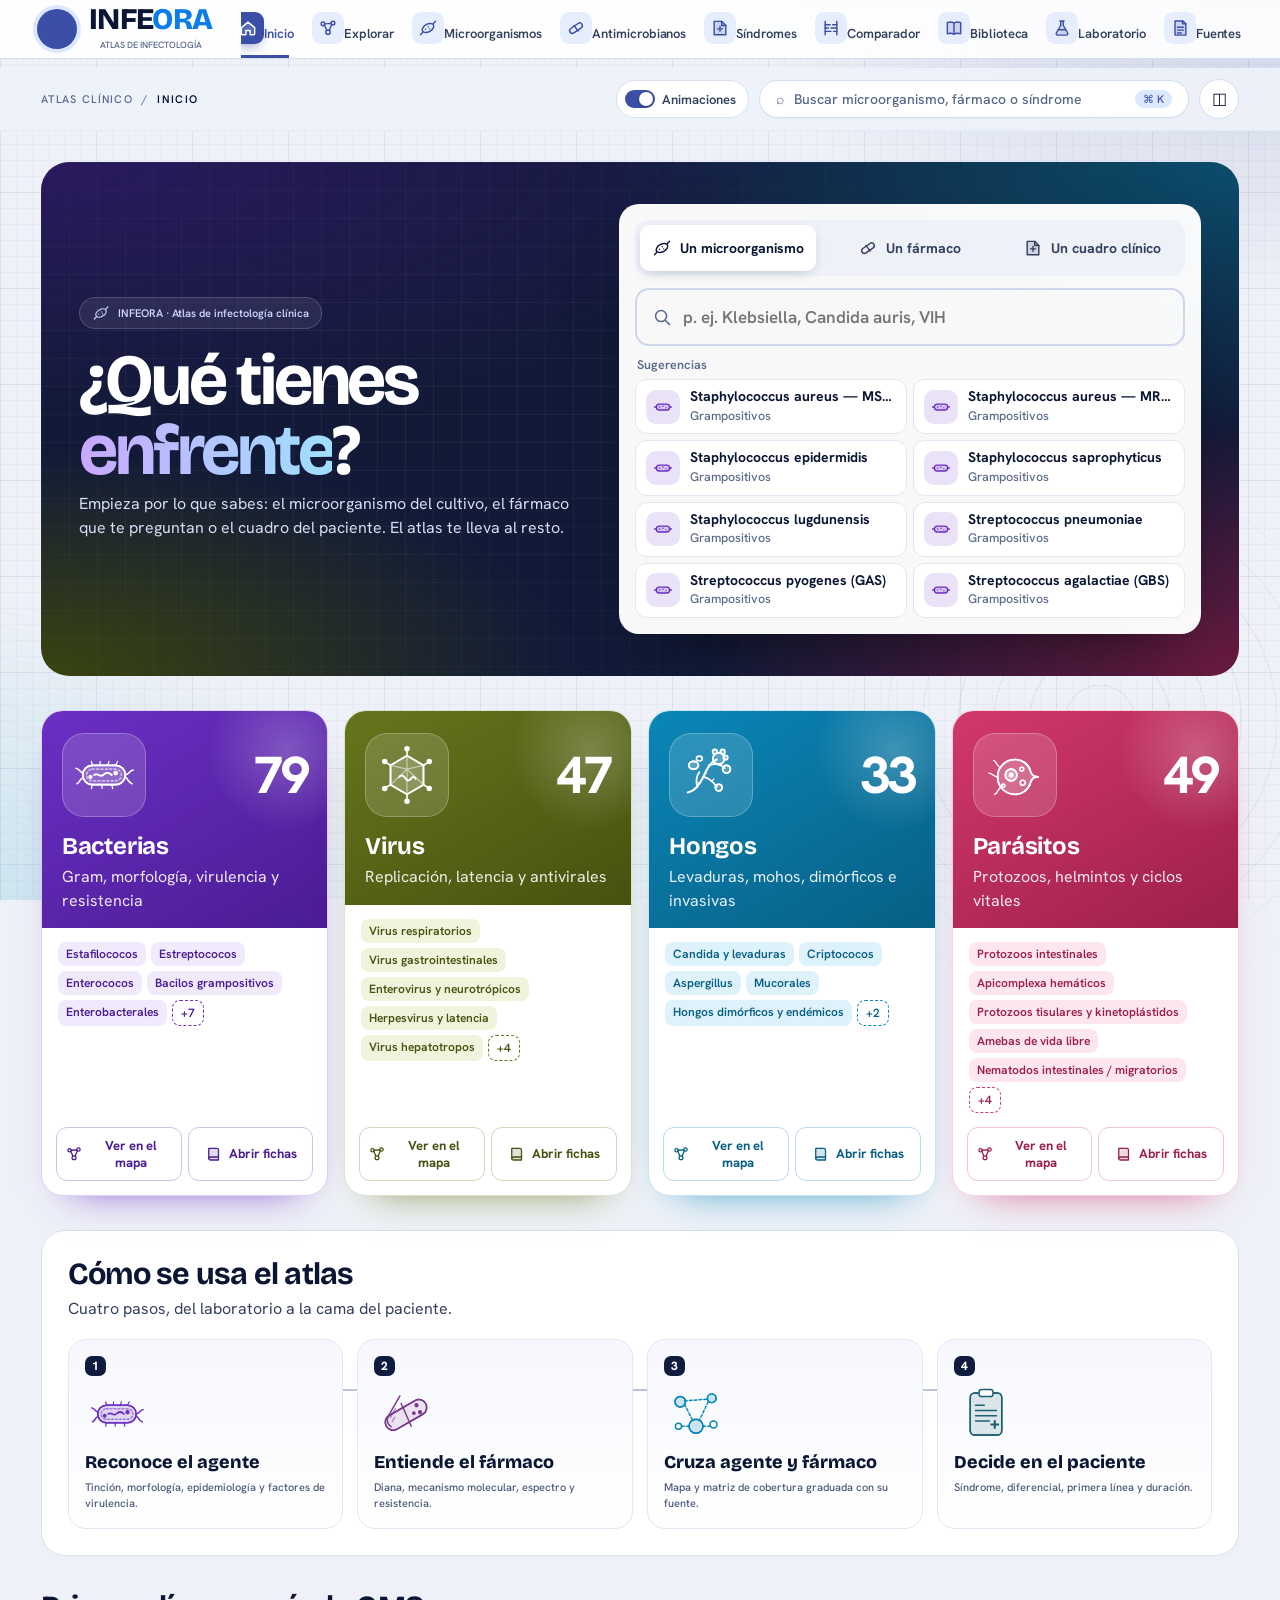
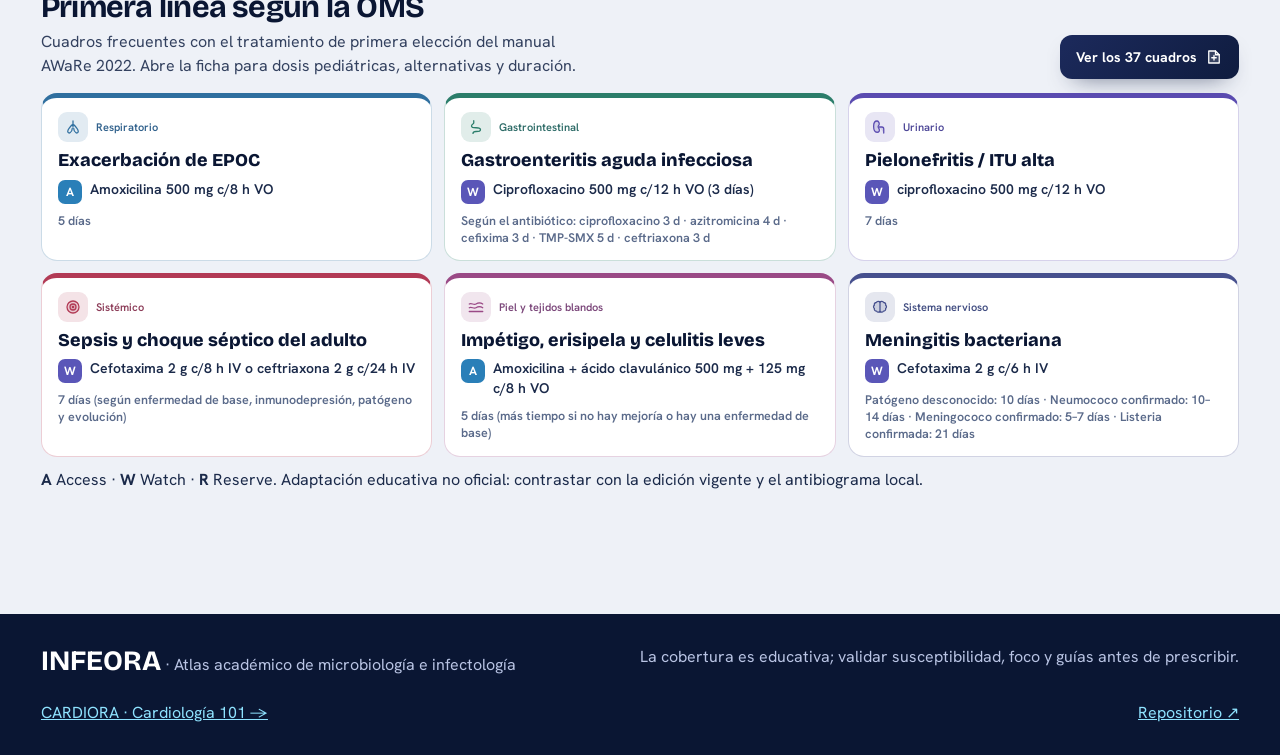
==== commit 5d9764e8: "CARDIORA: guía Cardiología 101 en /cardio/ (fundamentos, ECG, ACLS, patologías, fármacos, herramient" ====
--- a/index.html
+++ b/index.html
@@ -1 +1 @@
-<!doctype html><html lang="es"><head><meta charset="UTF-8"><meta name="viewport" content="width=device-width,initial-scale=1"><meta name="theme-color" content="#121a38"><meta name="application-name" content="INFEORA"><link rel="icon" type="image/svg+xml" href="./assets/infeora-mark.svg"><link rel="manifest" href="./manifest.webmanifest"><link rel="icon" type="image/png" sizes="32x32" href="./assets/app/favicon-32.png"><link rel="apple-touch-icon" href="./assets/app/apple-touch-icon.png"><meta name="apple-mobile-web-app-capable" content="yes"><meta name="mobile-web-app-capable" content="yes"><meta name="apple-mobile-web-app-title" content="INFEORA"><meta name="apple-mobile-web-app-status-bar-style" content="black-translucent"><title>INFEORA · Atlas de Infectología Clínica</title><meta name="description" content="INFEORA: atlas interactivo de microbiología e infectología clínica. Microorganismos, antimicrobianos, síndromes, mecanismos moleculares y revisión académica."><link rel="preconnect" href="https://fonts.googleapis.com"><link rel="preconnect" href="https://fonts.gstatic.com" crossorigin><link href="https://fonts.googleapis.com/css2?family=Bricolage+Grotesque:opsz,wght@12..96,400..800&family=Hanken+Grotesk:wght@400;500;600;700;800&family=JetBrains+Mono:wght@400;500;600;700&display=swap" rel="stylesheet" media="print" onload="this.media='all'"><noscript><link href="https://fonts.googleapis.com/css2?family=Bricolage+Grotesque:opsz,wght@12..96,500;600;700;800&family=Hanken+Grotesk:wght@400;500;600;700;800&family=JetBrains+Mono:wght@400;500;600;700&display=swap" rel="stylesheet"></noscript><link rel="stylesheet" href="./styles.css?v=41.0.0"><link rel="stylesheet" href="v18.css?v=41.0.0"/><link rel="stylesheet" href="v19.css?v=41.0.0"><link rel="stylesheet" href="./v20.css?v=41.0.0"><link rel="stylesheet" href="./v21.css?v=27.1.0"><link rel="stylesheet" href="./v22.css?v=27.1.0"><link rel="stylesheet" href="./v23.css?v=27.1.0"><link rel="stylesheet" href="./v23-spectrum.css?v=27.1.0"><link rel="stylesheet" href="./v24.css?v=27.1.0"><link rel="stylesheet" href="./v24-learning.css?v=27.1.0"><link rel="stylesheet" href="./v25.css?v=27.1.0"><link rel="stylesheet" href="./infeora-v26.css?v=43.0.0"><link rel="stylesheet" href="./infeora-v28.css?v=43.0.0"></head><body><div id="app"><div class="loading">INFEORA · Iniciando biblioteca clínica…</div></div><script src="./app.js?v=41.0.0" defer></script><script src="v18.js?v=41.0.0" defer></script><script src="v19.js?v=27.1.0" defer></script><script src="./v20.js?v=41.0.0" defer></script><script src="./v21.js?v=27.1.0" defer></script><script src="./v22.js?v=27.1.0" defer></script><script src="./v23-pharmacology.js?v=27.1.0" defer></script><script src="./v23-clinical.js?v=27.1.0" defer></script><script src="./v23-learning.js?v=27.1.0" defer></script><script src="./v23-drugs.js?v=27.1.0" defer></script><script src="./v23-reviews-ui.js?v=27.1.0" defer></script><script src="./v23-spectrum.js?v=27.1.0" defer></script><script src="./v24-viruses.js?v=27.1.0" defer></script><script src="./v24-fungi.js?v=27.1.0" defer></script><script src="./v24-parasites.js?v=27.1.0" defer></script><script src="./v24-antivirals.js?v=27.1.0" defer></script><script src="./v24-antifungals.js?v=27.1.0" defer></script><script src="./v24-antiparasitics.js?v=27.1.0" defer></script><script src="./v24-learning.js?v=27.1.0" defer></script><script src="./v24-ui.js?v=41.0.0" defer></script><script src="./v25-syndromes.js?v=27.1.0" defer></script><script src="./v25-syndromes-extra.js?v=27.1.0" defer></script><script src="./v25-micro-editorial.js?v=27.1.0" defer></script><script src="./data/syndrome-deep-reviews.js?v=27.1.0" defer></script><script src="./data/micro-deep-staph.js?v=27.1.0" defer></script><script src="./data/micro-deep-strep.js?v=27.1.0" defer></script><script src="./data/micro-deep-grampos.js?v=27.1.0" defer></script><script src="./data/micro-deep-mycobacteria.js?v=27.1.0" defer></script><script src="./data/micro-deep-neisseria.js?v=27.1.0" defer></script><script src="./data/micro-deep-pasteurellaceae.js?v=27.1.0" defer></script><script src="./data/micro-deep-enterobacterales.js?v=27.1.0" defer></script><script src="./data/micro-deep-vibrionaceae.js?v=27.1.0" defer></script><script src="./data/micro-deep-nonfermenters.js?v=27.1.0" defer></script><script src="./data/micro-deep-campylobacter.js?v=27.1.0" defer></script><script src="./data/micro-deep-zoonotic.js?v=27.1.0" defer></script><script src="./data/micro-deep-clostridia.js?v=27.1.0" defer></script><script src="./data/micro-deep-anaerobes.js?v=27.1.0" defer></script><script src="./data/micro-deep-spirochetes.js?v=27.1.0" defer></script><script src="./data/micro-deep-mollicutes.js?v=27.1.0" defer></script><script src="./data/micro-deep-chlamydiae.js?v=27.1.0" defer></script><script src="./data/micro-deep-rickettsiae.js?v=27.1.0" defer></script><script src="./data/micro-deep-orthomyxo.js?v=27.1.0" defer></script><script src="./data/micro-deep-hepatitis.js?v=27.1.0" defer></script><script src="./data/micro-deep-retroviruses.js?v=27.1.0" defer></script><script src="./data/micro-deep-herpesviruses.js?v=27.1.0" defer></script><script src="./data/micro-deep-paramyxo.js?v=27.1.0" defer></script><script src="./data/micro-deep-corona-noro.js?v=27.1.0" defer></script><script src="./data/micro-deep-picornavirus.js?v=27.1.0" defer></script><script src="./data/micro-deep-arbovirus.js?v=27.1.0" defer></script><script src="./data/micro-deep-zoonotic-virus.js?v=27.1.0" defer></script><script src="./data/micro-deep-dnavirus.js?v=27.1.0" defer></script><script src="./data/micro-deep-adeno-pox.js?v=27.1.0" defer></script><script src="./data/micro-deep-rotavirus.js?v=27.1.0" defer></script><script src="./data/micro-deep-enarm-addenda.js?v=27.1.0" defer></script><script src="./data/micro-deep-dermatophytes.js?v=27.1.0" defer></script><script src="./data/micro-deep-subcutaneous-fungi.js?v=27.1.0" defer></script><script src="./data/micro-deep-dimorphic-fungi.js?v=27.1.0" defer></script><script src="./data/micro-deep-opportunistic-fungi.js?v=27.1.0" defer></script><script src="./data/micro-deep-intestinal-protozoa.js?v=27.1.0" defer></script><script src="./data/micro-deep-blood-tissue-protozoa.js?v=27.1.0" defer></script><script src="./data/micro-deep-nematodes.js?v=27.1.0" defer></script><script src="./data/micro-deep-trematodes.js?v=27.1.0" defer></script><script src="./data/micro-deep-cestodes.js?v=27.1.0" defer></script><script src="./data/micro-deep-arthropods.js?v=27.1.0" defer></script><script src="./data/drug-deep-antivirals.js?v=27.1.0" defer></script><script src="./data/drug-deep-antibacterials.js?v=27.1.0" defer></script><script src="./data/drug-deep-antifungals.js?v=27.1.0" defer></script><script src="./data/drug-deep-antiparasitics.js?v=27.1.0" defer></script><script src="./data/drug-deep-official-antivirals.js?v=27.1.0" defer></script><script src="./data/drug-deep-official-antibacterials.js?v=27.1.0" defer></script><script src="./data/drug-deep-official-extra.js?v=27.1.0" defer></script><script src="./infeora-icons.js?v=41.0.0" defer></script><script src="./v25-ui.js?v=41.0.0" defer></script><script src="./data/coverage-spectrum.js?v=41.0.0" defer></script><script src="./data/who-aware-treatments.js?v=31.0.0" defer></script><script src="./data/essential-drugs.js?v=42.0.0" defer></script><script src="./data/msf-treatments.js?v=42.0.0" defer></script><script src="./data/nih-oi-treatments.js?v=42.0.0" defer></script><script src="./infeora-v26.js?v=43.0.0" defer></script><script>if("serviceWorker" in navigator&&!navigator.webdriver&&location.protocol!=="file:")addEventListener("load",()=>navigator.serviceWorker.register("./sw.js").catch(()=>{}));</script></body></html>
+<!doctype html><html lang="es"><head><meta charset="UTF-8"><meta name="viewport" content="width=device-width,initial-scale=1"><meta name="theme-color" content="#121a38"><meta name="application-name" content="INFEORA"><link rel="icon" type="image/svg+xml" href="./assets/infeora-mark.svg"><link rel="manifest" href="./manifest.webmanifest"><link rel="icon" type="image/png" sizes="32x32" href="./assets/app/favicon-32.png"><link rel="apple-touch-icon" href="./assets/app/apple-touch-icon.png"><meta name="apple-mobile-web-app-capable" content="yes"><meta name="mobile-web-app-capable" content="yes"><meta name="apple-mobile-web-app-title" content="INFEORA"><meta name="apple-mobile-web-app-status-bar-style" content="black-translucent"><title>INFEORA · Atlas de Infectología Clínica</title><meta name="description" content="INFEORA: atlas interactivo de microbiología e infectología clínica. Microorganismos, antimicrobianos, síndromes, mecanismos moleculares y revisión académica."><link rel="preconnect" href="https://fonts.googleapis.com"><link rel="preconnect" href="https://fonts.gstatic.com" crossorigin><link href="https://fonts.googleapis.com/css2?family=Bricolage+Grotesque:opsz,wght@12..96,400..800&family=Hanken+Grotesk:wght@400;500;600;700;800&family=JetBrains+Mono:wght@400;500;600;700&display=swap" rel="stylesheet" media="print" onload="this.media='all'"><noscript><link href="https://fonts.googleapis.com/css2?family=Bricolage+Grotesque:opsz,wght@12..96,500;600;700;800&family=Hanken+Grotesk:wght@400;500;600;700;800&family=JetBrains+Mono:wght@400;500;600;700&display=swap" rel="stylesheet"></noscript><link rel="stylesheet" href="./styles.css?v=41.0.0"><link rel="stylesheet" href="v18.css?v=41.0.0"/><link rel="stylesheet" href="v19.css?v=41.0.0"><link rel="stylesheet" href="./v20.css?v=41.0.0"><link rel="stylesheet" href="./v21.css?v=27.1.0"><link rel="stylesheet" href="./v22.css?v=27.1.0"><link rel="stylesheet" href="./v23.css?v=27.1.0"><link rel="stylesheet" href="./v23-spectrum.css?v=27.1.0"><link rel="stylesheet" href="./v24.css?v=27.1.0"><link rel="stylesheet" href="./v24-learning.css?v=27.1.0"><link rel="stylesheet" href="./v25.css?v=27.1.0"><link rel="stylesheet" href="./infeora-v26.css?v=43.0.0"><link rel="stylesheet" href="./infeora-v28.css?v=43.0.0"></head><body><div id="app"><div class="loading">INFEORA · Iniciando biblioteca clínica…</div></div><script src="./app.js?v=41.0.0" defer></script><script src="v18.js?v=41.0.0" defer></script><script src="v19.js?v=27.1.0" defer></script><script src="./v20.js?v=41.0.0" defer></script><script src="./v21.js?v=27.1.0" defer></script><script src="./v22.js?v=27.1.0" defer></script><script src="./v23-pharmacology.js?v=27.1.0" defer></script><script src="./v23-clinical.js?v=27.1.0" defer></script><script src="./v23-learning.js?v=27.1.0" defer></script><script src="./v23-drugs.js?v=27.1.0" defer></script><script src="./v23-reviews-ui.js?v=27.1.0" defer></script><script src="./v23-spectrum.js?v=27.1.0" defer></script><script src="./v24-viruses.js?v=27.1.0" defer></script><script src="./v24-fungi.js?v=27.1.0" defer></script><script src="./v24-parasites.js?v=27.1.0" defer></script><script src="./v24-antivirals.js?v=27.1.0" defer></script><script src="./v24-antifungals.js?v=27.1.0" defer></script><script src="./v24-antiparasitics.js?v=27.1.0" defer></script><script src="./v24-learning.js?v=27.1.0" defer></script><script src="./v24-ui.js?v=41.0.0" defer></script><script src="./v25-syndromes.js?v=27.1.0" defer></script><script src="./v25-syndromes-extra.js?v=27.1.0" defer></script><script src="./v25-micro-editorial.js?v=27.1.0" defer></script><script src="./data/syndrome-deep-reviews.js?v=27.1.0" defer></script><script src="./data/micro-deep-staph.js?v=27.1.0" defer></script><script src="./data/micro-deep-strep.js?v=27.1.0" defer></script><script src="./data/micro-deep-grampos.js?v=27.1.0" defer></script><script src="./data/micro-deep-mycobacteria.js?v=27.1.0" defer></script><script src="./data/micro-deep-neisseria.js?v=27.1.0" defer></script><script src="./data/micro-deep-pasteurellaceae.js?v=27.1.0" defer></script><script src="./data/micro-deep-enterobacterales.js?v=27.1.0" defer></script><script src="./data/micro-deep-vibrionaceae.js?v=27.1.0" defer></script><script src="./data/micro-deep-nonfermenters.js?v=27.1.0" defer></script><script src="./data/micro-deep-campylobacter.js?v=27.1.0" defer></script><script src="./data/micro-deep-zoonotic.js?v=27.1.0" defer></script><script src="./data/micro-deep-clostridia.js?v=27.1.0" defer></script><script src="./data/micro-deep-anaerobes.js?v=27.1.0" defer></script><script src="./data/micro-deep-spirochetes.js?v=27.1.0" defer></script><script src="./data/micro-deep-mollicutes.js?v=27.1.0" defer></script><script src="./data/micro-deep-chlamydiae.js?v=27.1.0" defer></script><script src="./data/micro-deep-rickettsiae.js?v=27.1.0" defer></script><script src="./data/micro-deep-orthomyxo.js?v=27.1.0" defer></script><script src="./data/micro-deep-hepatitis.js?v=27.1.0" defer></script><script src="./data/micro-deep-retroviruses.js?v=27.1.0" defer></script><script src="./data/micro-deep-herpesviruses.js?v=27.1.0" defer></script><script src="./data/micro-deep-paramyxo.js?v=27.1.0" defer></script><script src="./data/micro-deep-corona-noro.js?v=27.1.0" defer></script><script src="./data/micro-deep-picornavirus.js?v=27.1.0" defer></script><script src="./data/micro-deep-arbovirus.js?v=27.1.0" defer></script><script src="./data/micro-deep-zoonotic-virus.js?v=27.1.0" defer></script><script src="./data/micro-deep-dnavirus.js?v=27.1.0" defer></script><script src="./data/micro-deep-adeno-pox.js?v=27.1.0" defer></script><script src="./data/micro-deep-rotavirus.js?v=27.1.0" defer></script><script src="./data/micro-deep-enarm-addenda.js?v=27.1.0" defer></script><script src="./data/micro-deep-dermatophytes.js?v=27.1.0" defer></script><script src="./data/micro-deep-subcutaneous-fungi.js?v=27.1.0" defer></script><script src="./data/micro-deep-dimorphic-fungi.js?v=27.1.0" defer></script><script src="./data/micro-deep-opportunistic-fungi.js?v=27.1.0" defer></script><script src="./data/micro-deep-intestinal-protozoa.js?v=27.1.0" defer></script><script src="./data/micro-deep-blood-tissue-protozoa.js?v=27.1.0" defer></script><script src="./data/micro-deep-nematodes.js?v=27.1.0" defer></script><script src="./data/micro-deep-trematodes.js?v=27.1.0" defer></script><script src="./data/micro-deep-cestodes.js?v=27.1.0" defer></script><script src="./data/micro-deep-arthropods.js?v=27.1.0" defer></script><script src="./data/drug-deep-antivirals.js?v=27.1.0" defer></script><script src="./data/drug-deep-antibacterials.js?v=27.1.0" defer></script><script src="./data/drug-deep-antifungals.js?v=27.1.0" defer></script><script src="./data/drug-deep-antiparasitics.js?v=27.1.0" defer></script><script src="./data/drug-deep-official-antivirals.js?v=27.1.0" defer></script><script src="./data/drug-deep-official-antibacterials.js?v=27.1.0" defer></script><script src="./data/drug-deep-official-extra.js?v=27.1.0" defer></script><script src="./infeora-icons.js?v=41.0.0" defer></script><script src="./v25-ui.js?v=41.0.0" defer></script><script src="./data/coverage-spectrum.js?v=41.0.0" defer></script><script src="./data/who-aware-treatments.js?v=31.0.0" defer></script><script src="./data/essential-drugs.js?v=42.0.0" defer></script><script src="./data/msf-treatments.js?v=42.0.0" defer></script><script src="./data/nih-oi-treatments.js?v=42.0.0" defer></script><script src="./data/guideline-treatments.js?v=44.0.0" defer></script><script src="./infeora-v26.js?v=44.1.0" defer></script><script>if("serviceWorker" in navigator&&!navigator.webdriver&&location.protocol!=="file:")addEventListener("load",()=>navigator.serviceWorker.register("./sw.js").catch(()=>{}));</script></body></html>
